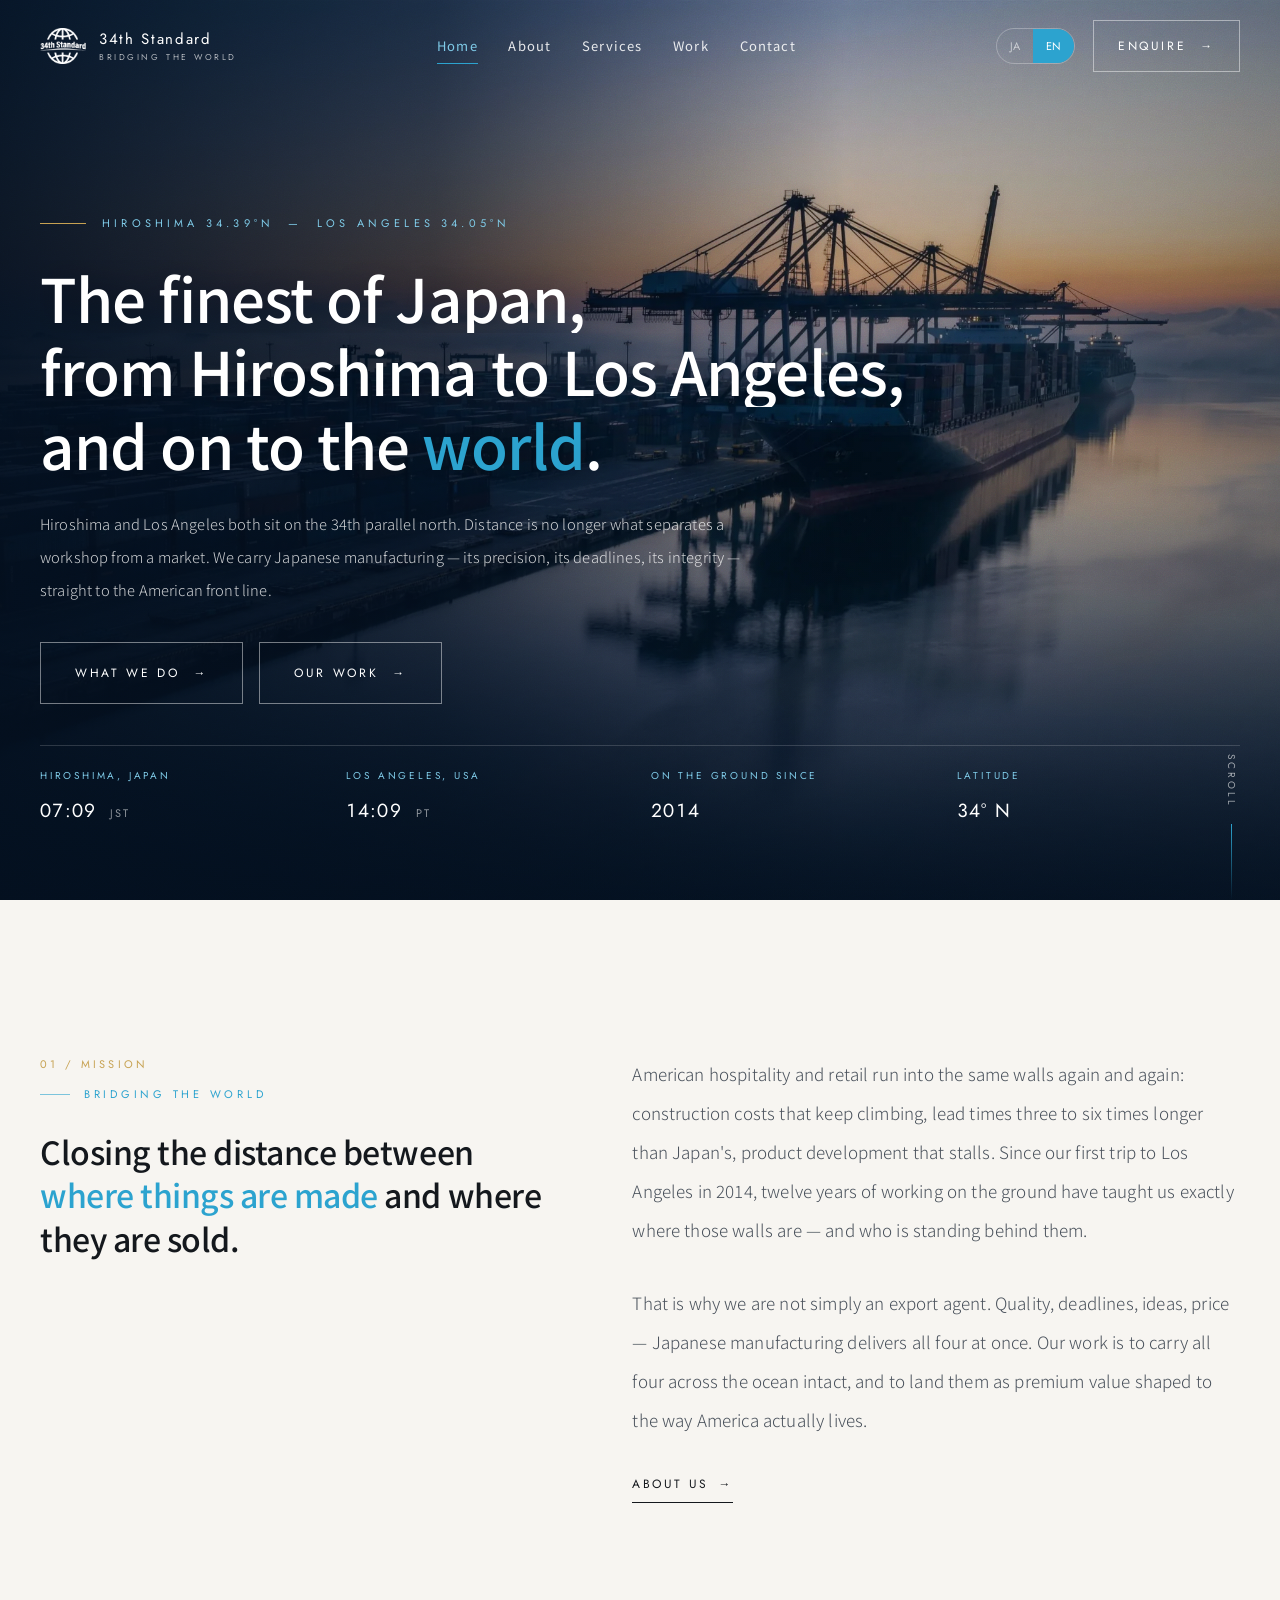
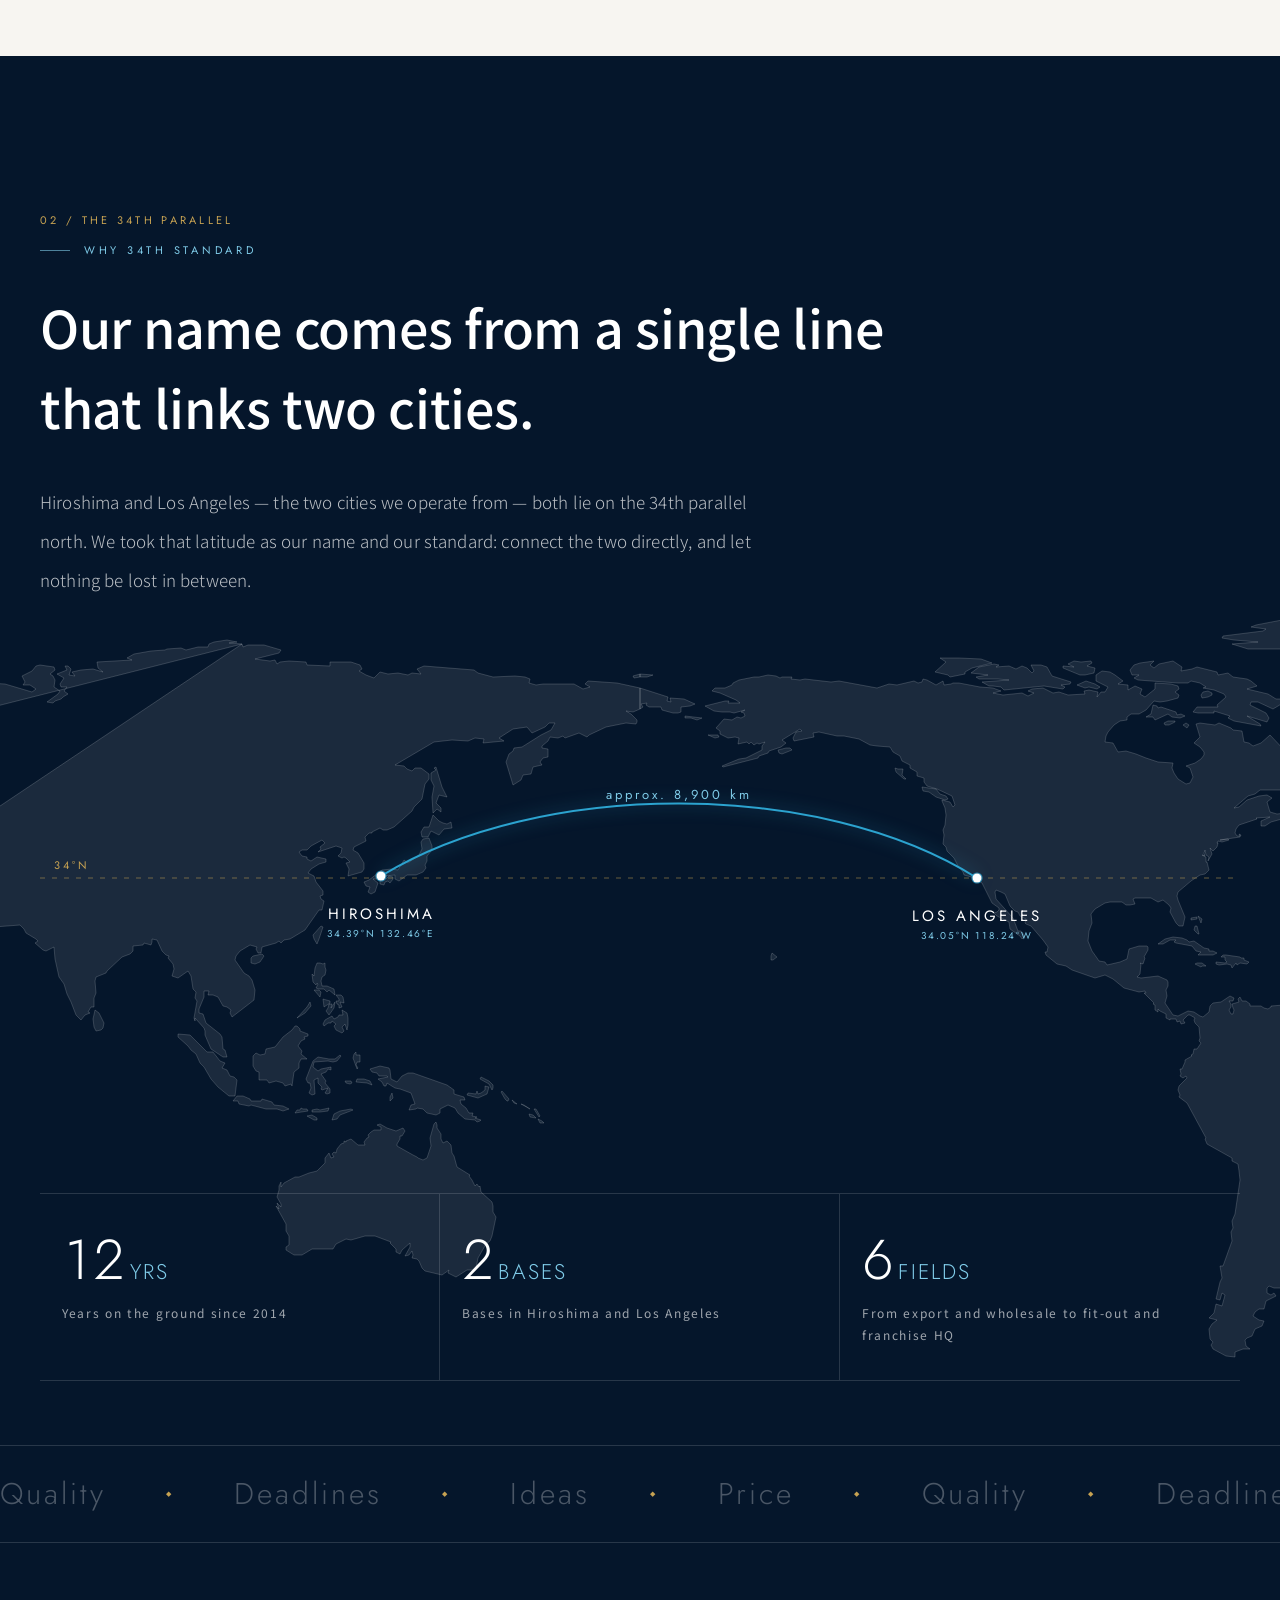
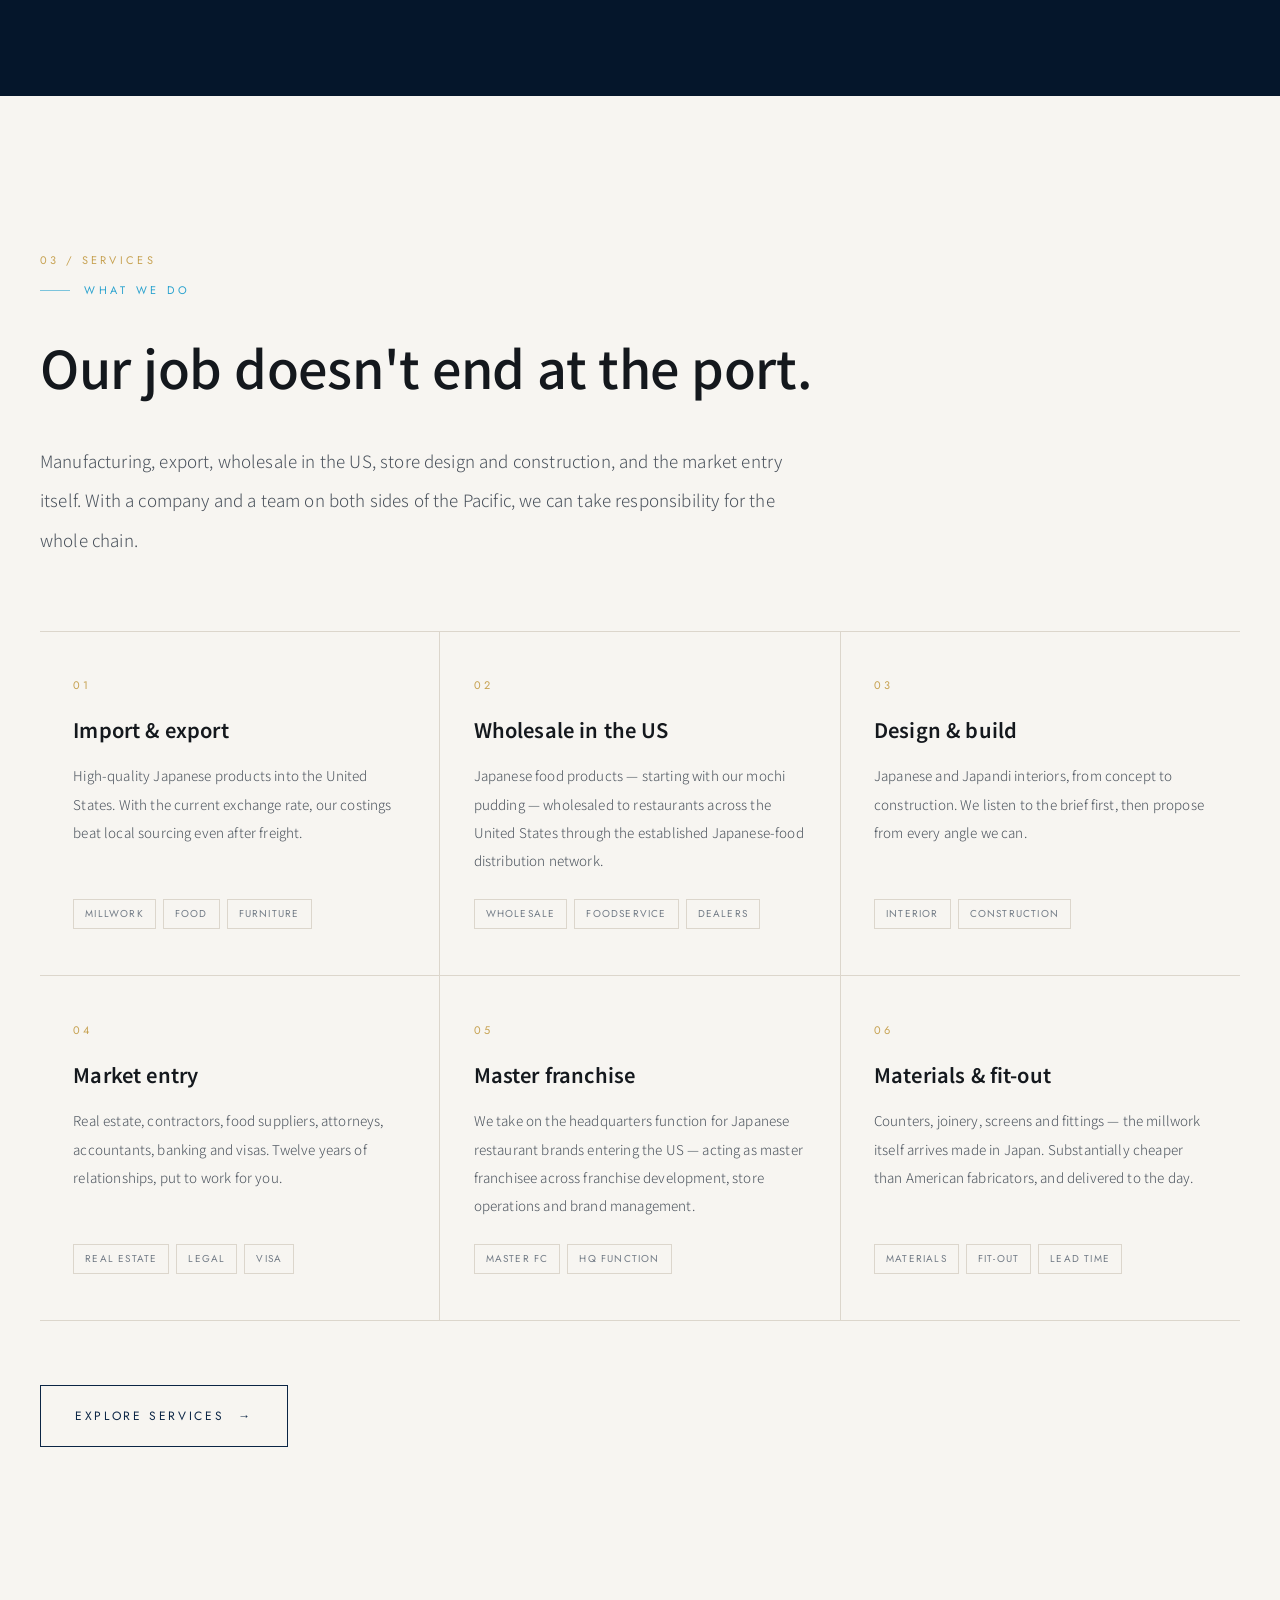
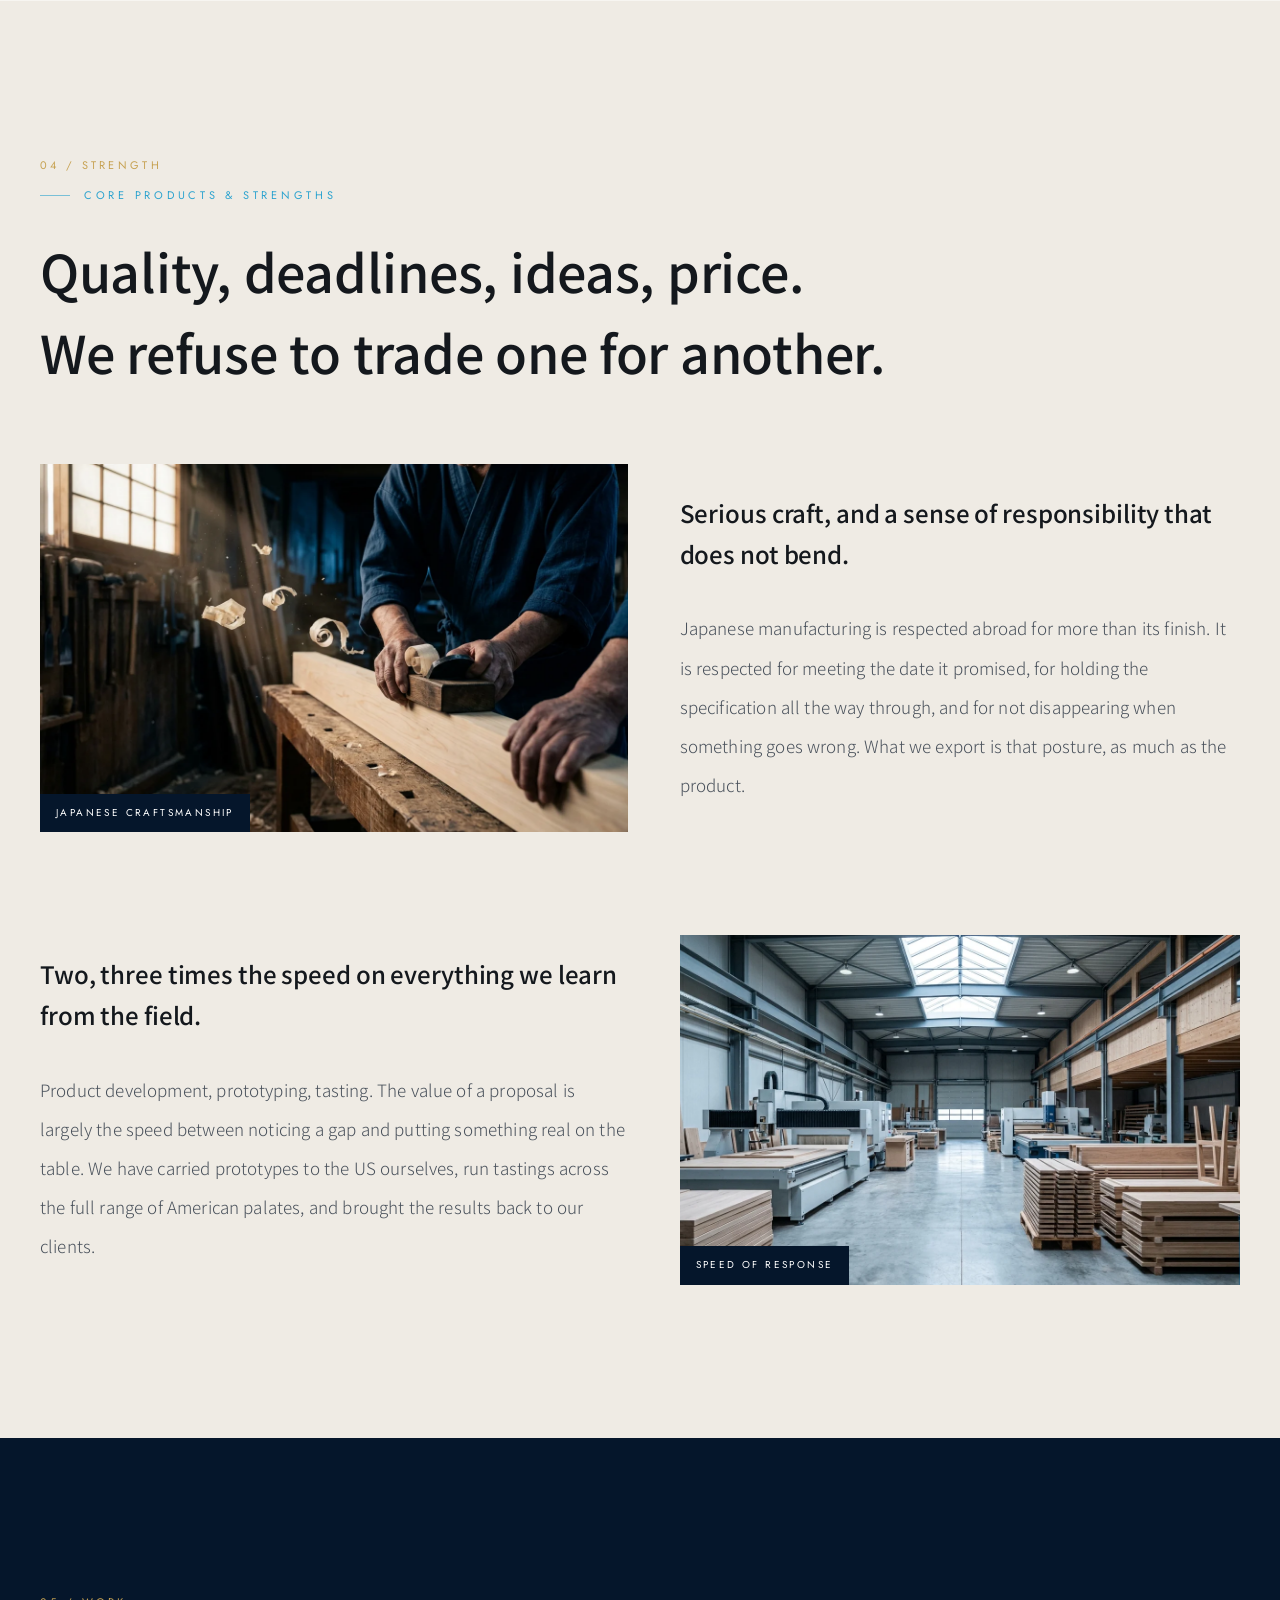
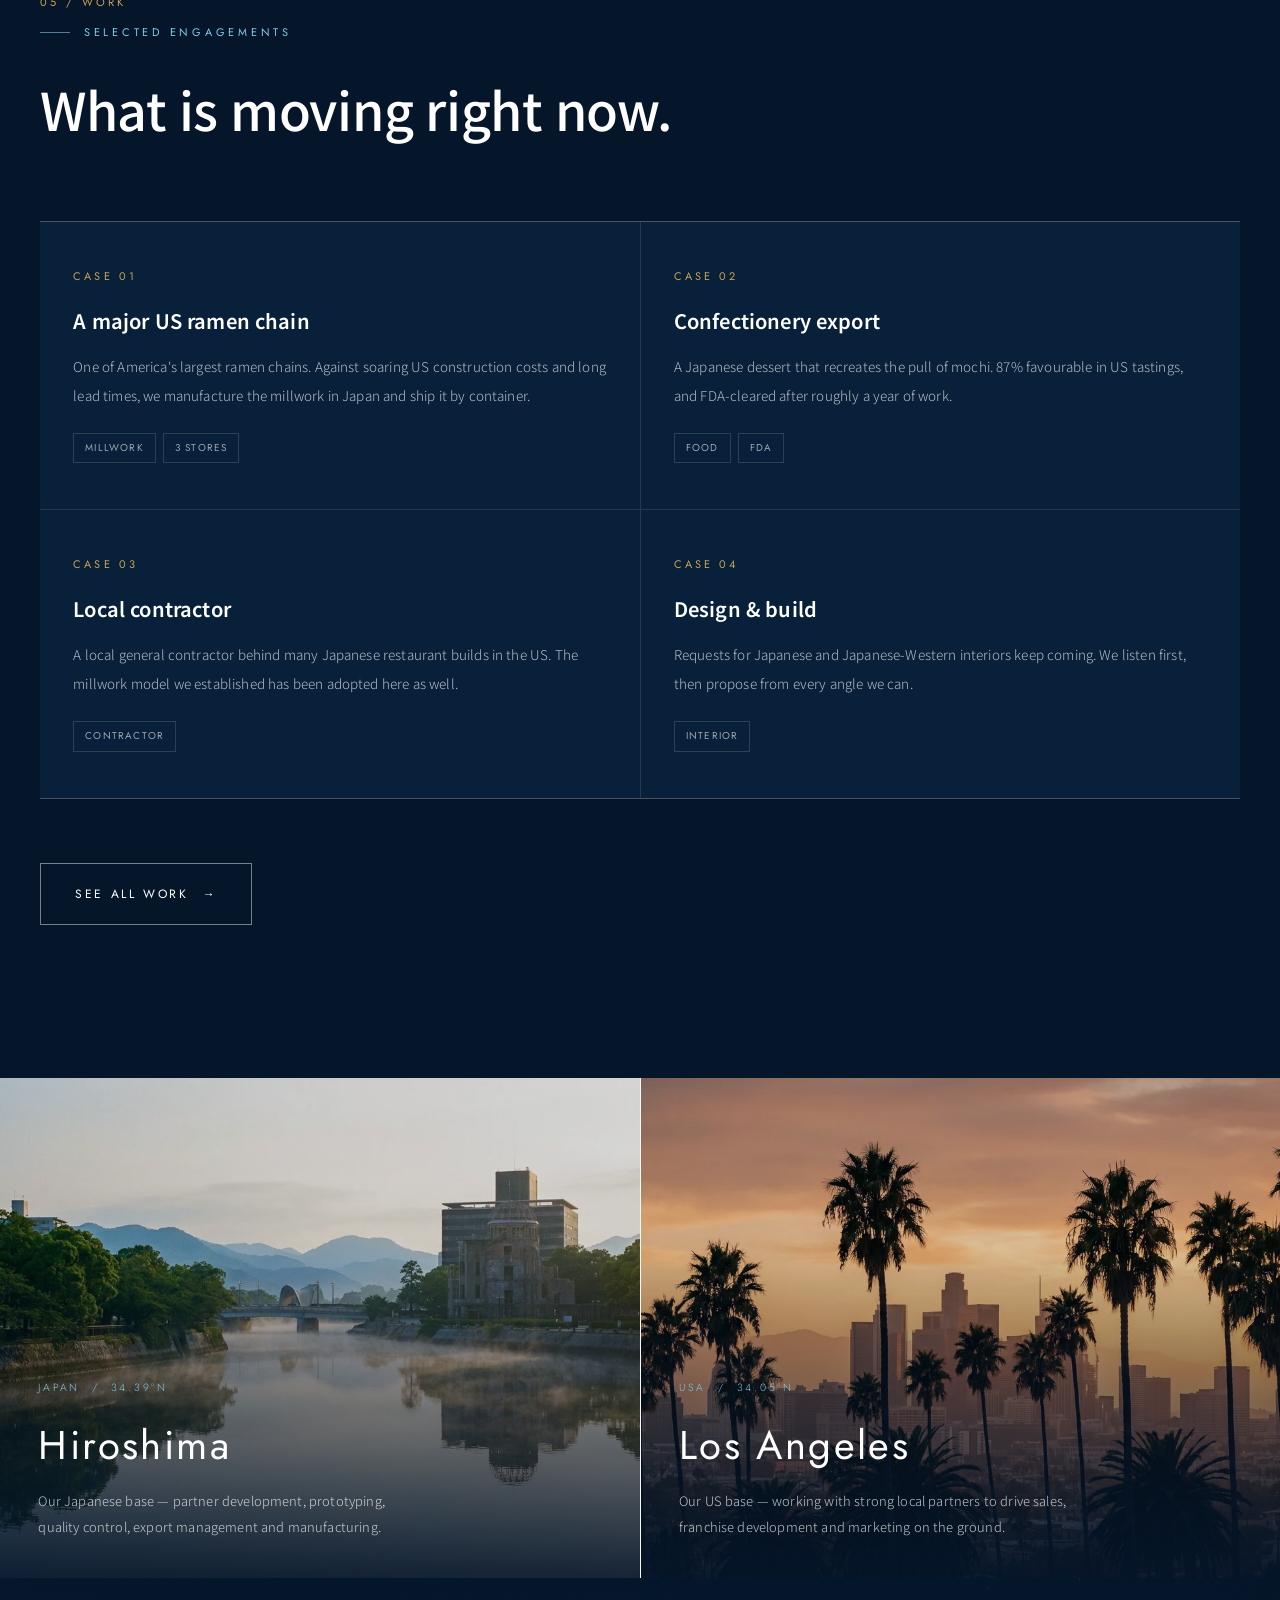
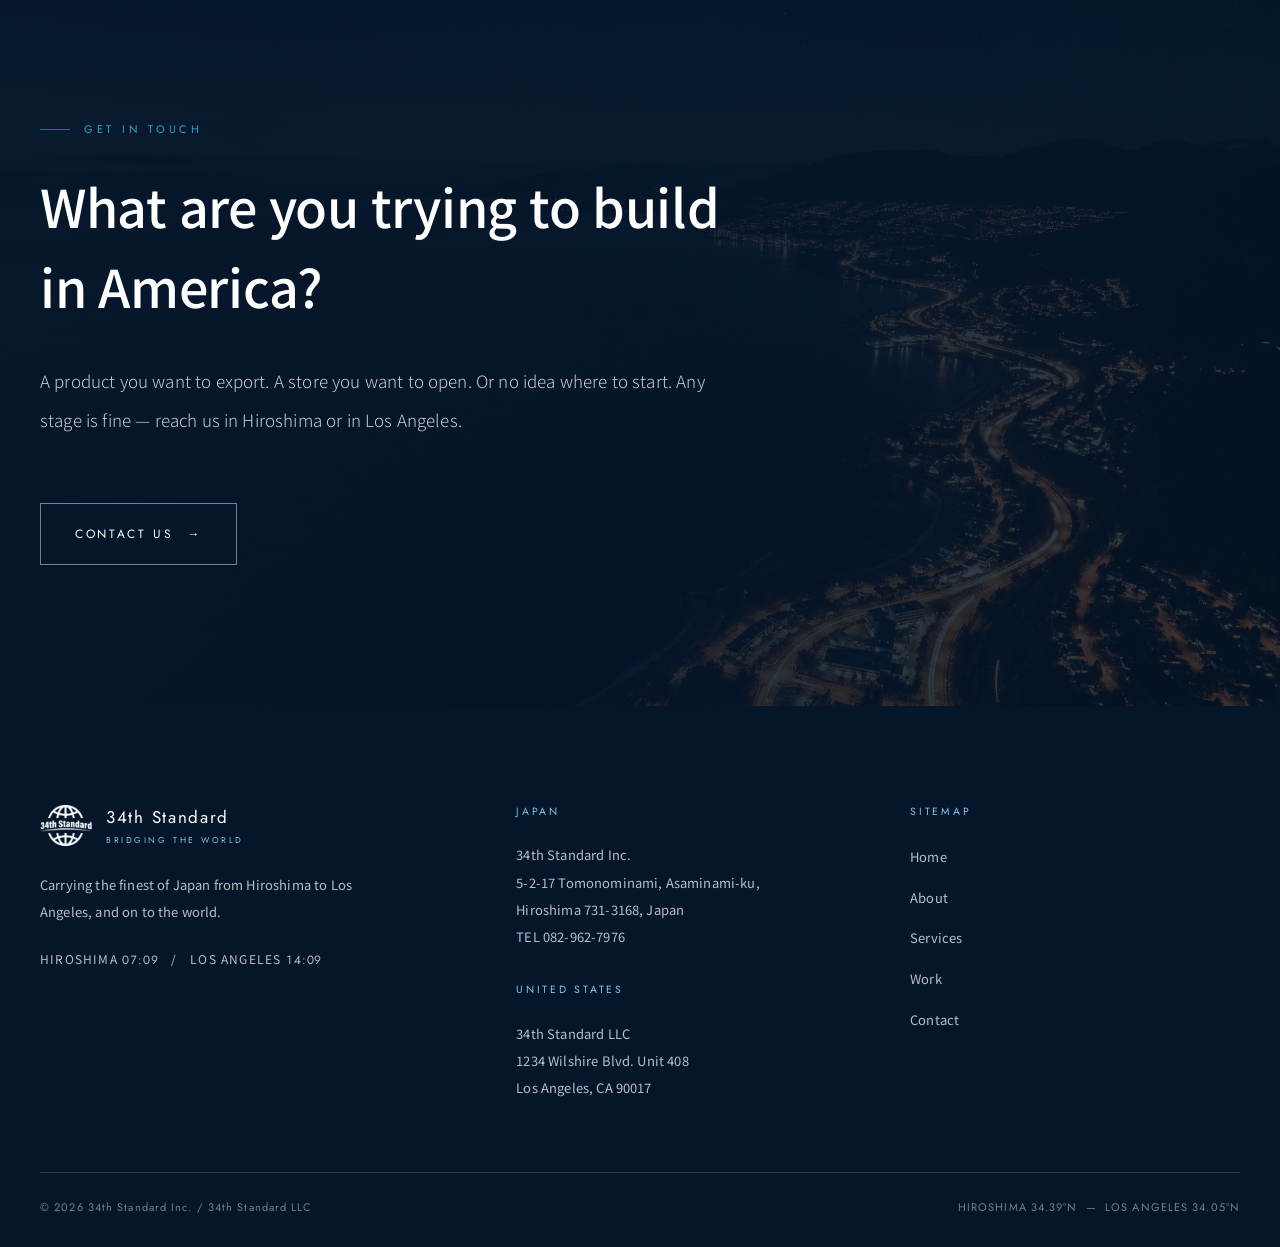
==== index.html @ 33b8c026 "取引先を特定できる情報をサイト全体から削除 社名・所在地・担当者名・製法・取引先が写った写真をすべて伏せた。  社名の匿名化: - レストランチェーン、スイーツ製造メーカー、貿易商社、物流会社、   " ====
<meta charset="utf-8">
<meta name="viewport" content="width=device-width, initial-scale=1, viewport-fit=cover">
<title>株式会社34th Standard｜日本の最高品質を、広島からロサンゼルス、そして世界へ</title>
<meta name="description" content="株式会社34th Standardは、広島とロサンゼルスを拠点に日米間の高品質プロダクトの輸出入、米国での卸売、店舗デザイン・施工、進出コンサルティング、マスターフランチャイズ、建築資材の輸出と現地施工を行う日米ブリッジカンパニーです。">
<meta name="theme-color" content="#05162B">
<link rel="canonical" href="https://kento-umapro.github.io/34th-standard/">
<link rel="icon" href="assets/img/favicon.png">
<link rel="apple-touch-icon" href="assets/img/favicon.png">

<meta property="og:type" content="website">
<meta property="og:site_name" content="34th Standard">
<meta property="og:title" content="株式会社34th Standard｜BRIDGING THE WORLD">
<meta property="og:description" content="北緯34度線でつながる広島とロサンゼルス。日本の最高品質を、アメリカ市場の最前線へ。">
<meta property="og:url" content="https://kento-umapro.github.io/34th-standard/">
<meta property="og:image" content="https://kento-umapro.github.io/34th-standard/assets/img/og.jpg">
<meta name="twitter:card" content="summary_large_image">

<link rel="preconnect" href="https://fonts.googleapis.com">
<link rel="preconnect" href="https://fonts.gstatic.com" crossorigin>
<link href="https://fonts.googleapis.com/css2?family=Jost:wght@300;400;500;600&family=Noto+Sans+JP:wght@300;400;500;700&display=swap" rel="stylesheet">
<script>document.documentElement.className="js"</script>
<link rel="stylesheet" href="assets/css/style.css">
<link rel="preload" as="image" href="assets/img/hero-port.webp">

<script type="application/ld+json">
{
  "@context": "https://schema.org",
  "@type": "Organization",
  "name": "株式会社34th Standard",
  "alternateName": ["34th Standard Inc.", "34th Standard LLC"],
  "url": "https://kento-umapro.github.io/34th-standard/",
  "logo": "https://kento-umapro.github.io/34th-standard/assets/img/logo.png",
  "slogan": "BRIDGING THE WORLD",
  "description": "日米間の高品質プロダクトの輸出入、米国の飲食店への卸売、店舗デザイン・施工、米国進出コンサルティング、マスターフランチャイズ、建築資材の輸出と現地施工。",
  "foundingLocation": { "@type": "Place", "name": "広島県広島市" },
  "address": {
    "@type": "PostalAddress",
    "postalCode": "731-3168",
    "addressRegion": "広島県",
    "addressLocality": "広島市安佐南区",
    "streetAddress": "伴南5-2-17",
    "addressCountry": "JP"
  },
  "telephone": "+81-82-962-7976",
  "areaServed": ["JP", "US"],
  "subOrganization": {
    "@type": "Organization",
    "name": "34th Standard LLC",
    "address": {
      "@type": "PostalAddress",
      "streetAddress": "1234 Wilshire Blvd. Unit 408",
      "addressLocality": "Los Angeles",
      "addressRegion": "CA",
      "postalCode": "90017",
      "addressCountry": "US"
    }
  }
}
</script>

<body
  data-title-ja="株式会社34th Standard｜日本の最高品質を、広島からロサンゼルス、そして世界へ"
  data-title-en="34th Standard Inc.｜Bridging Japanese quality to the American market"
  data-desc-ja="株式会社34th Standardは、広島とロサンゼルスを拠点に日米間の高品質プロダクトの輸出入、米国での卸売、店舗デザイン・施工、進出コンサルティング、マスターフランチャイズ、建築資材の輸出と現地施工を行う日米ブリッジカンパニーです。"
  data-desc-en="34th Standard connects Hiroshima and Los Angeles — export, wholesale to US restaurants, restaurant design and build, market entry consulting, master franchise, and building-material export with on-site fit-out.">

<div class="loader" aria-hidden="true">
  <div class="center">
    <img src="assets/img/logo-white.png" alt="" width="96">
    <div class="loader__bar"><i></i></div>
  </div>
</div>

<a class="skip-link" href="#main">
  <span class="ja-only">本文へスキップ</span><span class="en-only">Skip to content</span>
</a>

<!-- ===================== HEADER ===================== -->
<header class="hdr">
  <div class="hdr__in">
    <a class="hdr__logo" href="index.html" aria-label="34th Standard home">
      <span class="hdr__logo-mk">
        <img src="assets/img/logo-white.png" alt="34th Standard" class="lg lg--w">
        <img src="assets/img/logo.png" alt="" class="lg lg--c" aria-hidden="true">
      </span>
      <span class="hdr__logo-tx">34th Standard<small>BRIDGING THE WORLD</small></span>
    </a>

    <nav class="hdr__nav" aria-label="Main">
      <a href="index.html" aria-current="page"><span class="ja-only">ホーム</span><span class="en-only">Home</span></a>
      <a href="about.html"><span class="ja-only">私たちについて</span><span class="en-only">About</span></a>
      <a href="services.html"><span class="ja-only">事業内容</span><span class="en-only">Services</span></a>
      <a href="works.html"><span class="ja-only">取り組み</span><span class="en-only">Work</span></a>
      <a href="contact.html"><span class="ja-only">お問い合わせ</span><span class="en-only">Contact</span></a>
    </nav>

    <div class="hdr__right">
      <div class="lang" role="group" aria-label="Language">
        <button type="button" data-lang="ja" aria-pressed="true">JA</button>
        <button type="button" data-lang="en" aria-pressed="false">EN</button>
      </div>
      <a class="btn btn--light hdr__cta" href="contact.html">
        <span class="ja-only">ご相談</span><span class="en-only">Enquire</span>
        <span class="arw" aria-hidden="true">→</span>
      </a>
      <button class="burger" aria-label="Menu" aria-expanded="false" aria-controls="drawer">
        <span></span><span></span><span></span>
      </button>
    </div>
  </div>
</header>

<div class="drawer" id="drawer">
  <nav class="drawer__nav" aria-label="Mobile">
    <a href="index.html"><span class="ja-only">ホーム</span><span class="en-only">Home</span><span>HOME</span></a>
    <a href="about.html"><span class="ja-only">私たちについて</span><span class="en-only">About</span><span>ABOUT</span></a>
    <a href="services.html"><span class="ja-only">事業内容</span><span class="en-only">Services</span><span>SERVICES</span></a>
    <a href="works.html"><span class="ja-only">取り組み</span><span class="en-only">Work</span><span>WORK</span></a>
    <a href="contact.html"><span class="ja-only">お問い合わせ</span><span class="en-only">Contact</span><span>CONTACT</span></a>
  </nav>
  <div class="drawer__foot">
    <div>HIROSHIMA <span class="clock" data-clock="jp">--:--</span> &nbsp;/&nbsp; LOS ANGELES <span class="clock" data-clock="us">--:--</span></div>
    <div style="margin-top:10px">株式会社34th Standard / 34th Standard LLC</div>
  </div>
</div>

<main id="main">

<!-- ===================== HERO ===================== -->
<section class="hero">
  <div class="hero__media">
    <img class="hero__still" src="assets/img/hero-port.webp"
         srcset="assets/img/hero-port-sm.webp 1280w, assets/img/hero-port.webp 2560w"
         sizes="100vw"
         alt="夜明けのコンテナターミナル" fetchpriority="high" width="2560" height="1434">
    <video class="hero__vid"
           data-src="assets/video/hero.mp4"
           data-src-sm="assets/video/hero-sm.mp4"
           muted loop playsinline preload="none" aria-hidden="true" tabindex="-1"></video>
  </div>
  <div class="hero__scrim"></div>
  <div class="hero__grain"></div>

  <div class="hero__in">
    <p class="hero__label">Hiroshima 34.39°N &nbsp;—&nbsp; Los Angeles 34.05°N</p>

    <h1>
      <span class="ja-only">
        <span class="ln"><span>日本の最高品質を、</span></span>
        <span class="ln"><span>広島からロサンゼルス、</span></span>
        <span class="ln"><span>そして<span class="mark">世界</span>へ。</span></span>
      </span>
      <span class="en-only">
        <span class="ln"><span>The finest of Japan,</span></span>
        <span class="ln"><span>from Hiroshima to Los Angeles,</span></span>
        <span class="ln"><span>and on to the <span class="mark">world</span>.</span></span>
      </span>
    </h1>

    <p class="hero__sub">
      <span class="ja-only">広島とロサンゼルスは、ともに北緯34度線上にあります。海外はもはや、地理的にもビジネス的にも遠い存在ではありません。日本の技術という「製造の原点」を、アメリカという「市場の最前線」へ。私たちは、その懸け橋になります。</span>
      <span class="en-only">Hiroshima and Los Angeles both sit on the 34th parallel north. Distance is no longer what separates a workshop from a market. We carry Japanese manufacturing — its precision, its deadlines, its integrity — straight to the American front line.</span>
    </p>

    <div class="hero__acts">
      <a class="btn btn--light" href="services.html">
        <span class="ja-only">事業内容を見る</span><span class="en-only">What we do</span>
        <span class="arw" aria-hidden="true">→</span>
      </a>
      <a class="btn btn--light" href="works.html">
        <span class="ja-only">取り組みを見る</span><span class="en-only">Our work</span>
        <span class="arw" aria-hidden="true">→</span>
      </a>
    </div>

    <dl class="hero__meta">
      <div>
        <dt>Hiroshima, Japan</dt>
        <dd><span data-clock="jp">--:--</span> <small>JST</small></dd>
      </div>
      <div>
        <dt>Los Angeles, USA</dt>
        <dd><span data-clock="us">--:--</span> <small>PT</small></dd>
      </div>
      <div>
        <dt>On the ground since</dt>
        <dd>2014</dd>
      </div>
      <div>
        <dt>Latitude</dt>
        <dd>34° N</dd>
      </div>
    </dl>
  </div>

  <p class="scroll-cue">SCROLL</p>
</section>

<!-- ===================== STATEMENT ===================== -->
<section class="sec">
  <div class="shell">
    <div class="stmt">
      <div class="rv">
        <span class="sec-num">01 / MISSION</span>
        <p class="eyebrow">Bridging the world</p>
        <h2 class="stmt__jp">
          <span class="ja-only">つくる国と、<br>売る国のあいだにある<br><em>距離を、なくす。</em></span>
          <span class="en-only">Closing the distance between <em>where things are made</em> and where they are sold.</span>
        </h2>
      </div>

      <div class="rv rv-d1">
        <p class="lead">
          <span class="ja-only">アメリカの外食・小売の現場には、日本のものづくりが解ける課題がいくつもあります。工事費の高騰、日本の3〜6倍という納期、思うように進まない商品開発。私たちは2014年の初渡米以来12年にわたり現地でビジネスを重ね、その一つひとつを「誰が困っているのか」というレベルまで具体的に知ってきました。</span>
          <span class="en-only">American hospitality and retail run into the same walls again and again: construction costs that keep climbing, lead times three to six times longer than Japan's, product development that stalls. Since our first trip to Los Angeles in 2014, twelve years of working on the ground have taught us exactly where those walls are — and who is standing behind them.</span>
        </p>
        <p class="lead mt-m">
          <span class="ja-only">だからこそ私たちは、単なる輸出商社ではありません。日本の高い技術力と、妥協のない責任感のある仕事——品質・納期・アイデア・価格。その四つを揃えたまま海を渡らせ、現地のライフスタイルに合わせた「プレミアムな価値」として届けます。</span>
          <span class="en-only">That is why we are not simply an export agent. Quality, deadlines, ideas, price — Japanese manufacturing delivers all four at once. Our work is to carry all four across the ocean intact, and to land them as premium value shaped to the way America actually lives.</span>
        </p>
        <p class="mt-m">
          <a class="link-u" href="about.html">
            <span class="ja-only">私たちについて</span><span class="en-only">About us</span>
            <span class="arw" aria-hidden="true">→</span>
          </a>
        </p>
      </div>
    </div>
  </div>
</section>

<!-- ===================== 34°N / MAP ===================== -->
<section class="sec sec--dark">
  <div class="shell">
    <div class="sec-head rv">
      <span class="sec-num">02 / THE 34TH PARALLEL</span>
      <p class="eyebrow">Why 34th Standard</p>
      <h2 class="h-xl">
        <span class="ja-only">社名は、二つの都市を結ぶ<br>一本の線からとりました。</span>
        <span class="en-only">Our name comes from a single line that links two cities.</span>
      </h2>
      <p class="lead mt-m">
        <span class="ja-only">拠点を置く広島とロサンゼルスは、ともに北緯34度線上に位置しています。日本とアメリカの懸け橋となるべく、この緯度を社名に掲げました。2つの都市をダイレクトに結び、日本の技術を、アメリカの市場へブレなく送り届けます。</span>
        <span class="en-only">Hiroshima and Los Angeles — the two cities we operate from — both lie on the 34th parallel north. We took that latitude as our name and our standard: connect the two directly, and let nothing be lost in between.</span>
      </p>
    </div>

    <div class="mapwrap rv">
      <svg viewBox="0 0 1200 458" role="img" aria-labelledby="mapttl">
        <title id="mapttl">広島とロサンゼルスを結ぶ北緯34度線</title>

        <g class="map-land"><path d="M401,468 403,472 407,470 411,474 412,482 414,485 417,496 430,504 429,505 432,509 435,515 437,513 439,516 440,515 441,521 452,531 453,535 453,541 456,546 452,565 450,570 446,573 438,587 436,597 433,599 427,599 416,606 408,602 409,599 402,604 385,600 382,597 379,590 377,588 372,587 373,584 372,580 369,584 365,585 370,576 370,572 362,579 360,583 356,581 356,578 350,572 351,571 335,565 325,565 311,569 306,568 296,573 293,578 272,578 262,584 254,584 246,579 246,576 249,574 249,565 246,560 246,553 236,535 239,538 237,532 241,536 241,533 237,526 239,519 239,515 241,511 241,516 244,512 255,506 259,506 269,502 277,500 285,492 285,487 289,482 291,487 294,486 292,483 294,481 296,482 297,478 301,473 304,472 304,470 306,471 306,470 311,468 318,474 325,474 324,471 327,467 329,466 328,464 331,461 334,459 341,459 341,456 337,454 340,453 347,457 356,460 363,457 365,460 362,465 360,465 360,468 357,473 357,475 373,484 377,486 378,487 383,489 387,487 391,475 390,467 394,453 396,451 397,454 397,457 401,463 401,468Z"/><path d="M502,450 504,452 500,452 498,448 502,450Z"/><path d="M277,449 274,449 267,445 272,444 277,447 277,449Z"/><path d="M496,447 490,446 489,443 493,444 496,447Z"/><path d="M500,445 499,446 494,438 496,438 500,445Z"/><path d="M297,448 292,449 294,443 300,440 311,438 313,439 300,444 297,448Z"/><path d="M261,437 263,438 267,438 268,440 255,442 257,439 260,439 261,437Z"/><path d="M289,437 288,440 280,441 272,441 272,439 277,438 280,439 289,437Z"/><path d="M490,438 481,433 484,434 490,438Z"/><path d="M477,433 474,432 472,429 477,433Z"/><path d="M211,430 221,430 222,428 232,431 234,434 243,435 249,438 243,440 237,438 226,438 211,434 209,435 199,433 198,430 193,430 197,425 203,425 210,428 211,430Z"/><path d="M353,427 350,430 350,426 352,422 353,427Z"/><path d="M468,430 467,430 465,428 461,421 462,420 469,428 468,430Z"/><path d="M447,423 438,427 427,424 428,422 436,423 437,420 438,423 441,422 445,419 445,415 449,416 447,423Z"/><path d="M312,412 310,413 306,412 305,410 311,410 312,412Z"/><path d="M330,410 332,414 327,412 316,411 317,408 324,408 330,410Z"/><path d="M453,417 452,419 449,413 440,408 441,406 449,410 453,414 453,417Z"/><path d="M350,399 351,408 357,411 362,405 368,402 373,402 407,414 414,419 414,423 424,426 425,429 420,429 421,433 426,437 429,442 433,442 432,445 437,446 435,447 441,449 440,450 437,451 435,449 425,448 418,442 415,437 408,434 400,438 400,442 396,444 387,442 383,438 377,437 376,438 369,439 371,434 375,433 371,422 360,418 355,417 347,412 346,415 344,415 342,411 338,408 348,406 347,405 339,405 337,402 332,401 330,398 340,395 349,397 350,399Z"/><path d="M301,385 297,390 293,391 288,390 274,391 273,396 278,400 281,398 291,396 291,399 288,398 286,401 281,403 286,410 285,412 290,418 290,422 287,423 285,422 288,417 282,419 281,418 282,416 278,412 278,407 274,409 275,423 272,424 269,422 271,417 270,412 268,412 266,408 273,390 278,386 289,388 295,388 300,384 301,385Z"/><path d="M320,387 320,391 317,391 316,394 318,397 317,398 313,387 314,383 316,381 316,384 320,384 320,387Z"/><path d="M195,425 189,425 178,416 171,408 164,396 160,392 156,383 151,379 148,375 138,366 138,363 150,364 167,381 173,381 180,390 185,392 182,397 187,399 190,405 194,406 197,409 195,425Z"/><path d="M261,383 267,388 261,388 259,392 259,397 254,401 252,415 251,413 245,415 243,412 236,410 229,412 227,409 219,409 219,401 216,400 213,395 213,385 216,382 220,384 225,383 226,378 235,376 243,366 252,359 255,355 257,355 260,358 260,360 268,363 268,365 264,366 265,368 261,370 258,375 262,380 261,383Z"/><path d="M308,347 308,354 307,359 305,353 302,356 304,360 302,362 296,359 294,355 296,353 292,350 291,352 288,352 284,355 283,353 285,349 292,345 294,348 298,346 299,344 303,344 302,339 307,342 308,347Z"/><path d="M61,359 56,360 54,356 53,348 55,339 59,342 64,352 63,357 61,359Z"/><path d="M294,337 289,344 286,340 288,337 289,333 292,333 291,337 295,331 294,337Z"/><path d="M265,342 257,347 267,336 270,331 271,335 265,342Z"/><path d="M283,328 290,330 290,332 284,336 283,328Z"/><path d="M303,326 304,332 300,331 302,336 299,337 299,334 297,333 296,330 299,330 299,328 296,324 301,324 303,326Z"/><path d="M281,321 280,326 274,319 279,319 281,321Z"/><path d="M280,292 283,293 285,292 285,296 286,299 285,304 282,306 281,310 282,315 287,315 294,318 295,324 289,319 287,321 284,318 279,318 276,317 278,313 277,312 276,314 273,311 272,303 274,305 275,297 277,292 280,292Z"/><path d="M1162,295 1161,296 1155,293 1157,292 1162,292 1166,295 1162,295Z"/><path d="M1186,284 1200,286 1201,287 1204,287 1204,289 1209,291 1207,293 1200,292 1197,294 1196,292 1192,297 1191,294 1187,293 1179,294 1176,293 1176,291 1185,292 1187,291 1185,289 1185,286 1181,286 1183,284 1186,284Z"/><path d="M220,291 215,293 211,292 211,287 213,285 222,283 224,285 220,291Z"/><path d="M733,289 731,289 731,285 732,282 737,286 733,289Z"/><path d="M1147,269 1149,271 1154,270 1164,277 1169,278 1169,280 1173,280 1177,282 1173,284 1158,284 1161,281 1156,280 1152,275 1136,272 1134,271 1136,269 1130,269 1123,273 1118,273 1125,268 1133,266 1142,267 1147,269Z"/><path d="M1159,263 1158,263 1154,259 1155,255 1157,255 1159,263Z"/><path d="M279,268 277,273 274,268 273,264 281,255 283,256 279,268Z"/><path d="M1157,248 1151,249 1151,247 1157,246 1157,248Z"/><path d="M1162,248 1161,252 1158,245 1162,248Z"/><path d="M353,206 353,208 350,212 348,210 345,211 344,214 340,213 340,210 343,207 346,208 349,205 353,206Z"/><path d="M387,190 385,194 386,197 383,201 376,204 367,204 359,210 355,208 355,204 345,205 339,208 333,208 338,212 335,221 331,223 328,221 330,216 326,215 324,211 329,209 342,199 352,198 358,199 364,189 368,192 379,184 382,178 381,171 383,168 389,167 392,175 392,179 387,185 387,190Z"/><path d="M403,152 407,153 411,151 412,157 404,158 399,164 391,160 388,166 382,166 381,161 384,156 389,156 393,144 399,150 403,152Z"/><path d="M908,128 905,129 896,126 889,121 883,120 882,116 896,118 900,123 906,125 908,128Z"/><path d="M858,98 863,98 862,104 866,108 864,108 856,101 855,97 858,98Z"/><path d="M402,116 407,126 399,124 396,132 401,137 401,141 397,138 393,142 392,126 394,115 391,109 391,102 396,99 394,97 396,96 402,116Z"/><path d="M747,81 742,83 739,82 738,79 746,77 750,77 752,79 747,81Z"/><path d="M679,66 675,67 668,64 678,64 679,66Z"/><path d="M1149,54 1147,57 1143,54 1146,52 1149,54Z"/><path d="M1135,51 1129,54 1125,54 1124,52 1128,50 1135,50 1135,51Z"/><path d="M645,45 662,47 657,49 651,47 646,47 645,47 645,45Z"/><path d="M1117,35 1118,37 1121,36 1136,41 1137,44 1141,43 1145,45 1140,47 1132,46 1128,43 1115,49 1113,46 1106,46 1111,43 1113,34 1117,35Z"/><path d="M1168,26 1162,27 1161,24 1163,21 1168,20 1172,22 1172,24 1168,26Z"/><path d="M627,30 631,31 630,27 644,28 655,33 650,35 641,36 641,41 638,42 633,42 622,39 621,36 609,36 606,34 607,32 601,33 603,36 600,38 600,17 628,26 627,30Z"/><path d="M1060,16 1057,18 1049,16 1045,17 1037,14 1046,10 1055,13 1060,16Z"/><path d="M600,6 594,7 593,5 600,3 600,6Z"/><path d="M607,6 600,6 600,3 613,4 607,6Z"/><path d="M1088,14 1088,19 1095,15 1102,18 1100,23 1105,26 1115,18 1115,12 1131,13 1138,15 1139,18 1135,21 1139,24 1138,27 1127,30 1120,31 1114,30 1106,39 1099,43 1091,43 1087,46 1087,49 1080,50 1074,54 1068,61 1066,65 1065,71 1073,72 1078,81 1086,80 1096,83 1106,87 1118,91 1133,92 1132,97 1134,102 1138,108 1146,113 1150,112 1153,106 1150,97 1146,95 1155,92 1161,88 1164,84 1164,81 1160,76 1154,72 1160,66 1156,53 1160,52 1175,54 1179,52 1191,57 1193,59 1202,60 1204,71 1209,72 1213,75 1221,72 1230,64 1247,82 1245,85 1257,92 1269,95 1271,99 1276,100 1278,102 1278,108 1270,112 1261,114 1254,119 1220,119 1215,123 1208,125 1194,137 1199,136 1207,129 1219,125 1227,124 1232,127 1227,131 1230,141 1237,143 1246,142 1252,136 1252,140 1256,142 1249,146 1231,151 1225,155 1221,155 1221,150 1230,146 1216,147 1217,148 1199,154 1196,158 1195,162 1197,165 1200,165 1199,163 1201,164 1200,166 1180,169 1188,168 1189,169 1182,171 1178,170 1177,172 1178,172 1177,176 1173,180 1170,177 1172,183 1168,190 1169,186 1166,184 1165,179 1164,182 1165,185 1162,184 1166,186 1166,191 1167,191 1169,199 1165,203 1160,204 1151,210 1138,221 1137,225 1138,229 1145,246 1143,255 1139,255 1136,252 1130,241 1131,237 1129,234 1123,229 1118,231 1111,227 1095,227 1093,228 1095,233 1090,234 1086,234 1082,231 1070,231 1065,232 1055,238 1051,243 1052,252 1049,260 1048,270 1052,280 1057,287 1059,290 1065,291 1067,294 1080,291 1087,288 1089,278 1099,275 1107,275 1108,276 1108,279 1104,286 1105,287 1103,293 1100,292 1101,293 1100,303 1097,306 1101,307 1118,305 1127,309 1128,311 1128,315 1126,319 1127,325 1125,332 1133,344 1138,345 1148,340 1154,341 1160,345 1163,346 1169,341 1170,335 1173,332 1181,331 1190,325 1194,327 1193,330 1189,330 1191,333 1191,336 1189,339 1191,343 1193,343 1194,339 1193,337 1192,333 1199,331 1198,328 1200,326 1202,330 1206,330 1210,333 1210,335 1221,335 1224,337 1228,338 1231,336 1231,335 1244,334 1240,336 1242,338 1246,339 1250,342 1251,346 1254,346 1259,349 1263,353 1263,355 1265,356 1270,360 1277,361 1282,360 1288,361 1293,363 1299,368 1300,370 1302,370 1306,382 1309,383 1309,387 1305,392 1307,393 1317,394 1317,399 1321,396 1337,401 1340,404 1339,407 1345,406 1356,409 1364,408 1372,413 1379,419 1388,421 1390,423 1392,433 1390,442 1380,453 1372,464 1371,464 1369,468 1370,478 1368,490 1366,492 1365,500 1359,507 1358,512 1354,515 1353,518 1338,520 1328,524 1322,528 1317,534 1317,541 1315,549 1311,552 1305,562 1297,569 1294,574 1288,580 1282,583 1275,583 1270,581 1266,581 1263,578 1263,581 1270,585 1269,589 1272,591 1272,594 1267,601 1259,604 1242,605 1243,615 1240,617 1234,617 1229,615 1227,617 1227,622 1231,624 1234,622 1236,625 1226,630 1224,638 1219,638 1215,641 1213,645 1219,649 1224,650 1222,655 1215,658 1212,665 1207,667 1205,669 1206,675 1210,678 1203,678 1195,681 1195,686 1186,685 1173,678 1171,674 1173,671 1170,668 1169,658 1172,653 1177,649 1169,647 1174,642 1176,633 1182,635 1185,624 1182,622 1180,629 1176,628 1180,611 1182,607 1180,595 1183,595 1192,570 1191,561 1193,557 1192,550 1195,543 1200,509 1199,500 1198,493 1192,490 1192,487 1167,473 1165,468 1166,467 1147,432 1139,426 1140,424 1138,419 1139,415 1147,407 1146,405 1143,407 1140,405 1141,403 1140,398 1142,398 1145,391 1145,389 1152,385 1151,384 1153,383 1154,378 1157,378 1161,372 1159,370 1160,367 1159,356 1155,352 1154,349 1155,347 1150,344 1148,344 1143,349 1145,352 1141,353 1140,350 1137,351 1136,348 1130,348 1130,349 1126,347 1126,343 1120,340 1118,338 1118,341 1115,339 1115,334 1113,333 1114,332 1104,322 1106,322 1105,320 1099,321 1084,317 1073,308 1065,304 1055,307 1032,299 1026,295 1017,293 1006,284 1005,281 1007,281 1008,276 1003,269 991,255 986,253 985,252 986,248 980,245 978,241 975,240 970,235 965,223 961,221 956,219 955,221 956,228 973,247 978,260 981,260 985,265 982,268 980,265 970,258 969,251 957,245 954,242 957,241 959,239 959,237 952,232 942,212 935,207 924,204 923,201 918,195 914,187 907,180 906,176 903,173 904,164 903,159 905,154 906,144 905,137 902,130 902,129 910,131 913,136 915,134 912,125 897,118 887,115 884,111 884,107 877,105 877,101 870,97 870,94 862,90 860,85 853,81 850,76 837,75 830,74 819,68 804,65 797,65 779,61 773,62 774,66 754,70 753,67 756,61 762,60 760,58 742,69 746,72 741,76 729,80 728,82 719,85 718,87 683,96 682,95 699,88 706,87 722,79 722,75 725,71 719,73 717,72 714,74 711,71 709,73 707,71 698,73 699,67 695,66 688,67 680,63 680,60 676,57 684,48 692,49 697,46 701,47 705,45 704,42 701,41 705,39 694,42 690,41 682,41 674,40 665,35 685,30 689,30 688,32 700,32 696,29 680,22 672,20 675,17 685,17 692,14 693,12 699,9 714,6 719,6 728,4 736,5 740,7 742,6 752,6 751,8 760,9 765,8 791,11 799,10 837,17 849,13 857,14 874,10 878,12 882,11 883,8 887,9 896,14 903,10 904,14 911,13 913,12 919,12 940,16 953,17 961,20 953,22 963,24 982,22 988,25 994,22 988,20 992,18 1003,17 1013,22 1019,21 1028,24 1045,23 1044,20 1049,19 1058,21 1057,26 1061,21 1065,21 1068,16 1056,10 1056,4 1062,0 1070,1 1075,4 1083,10 1078,13 1088,14Z"/><path d="M959,-6 956,-4 969,-5 976,-2 982,-5 987,-3 992,2 994,-0 991,-6 1001,-6 1007,-4 1012,5 1031,11 1030,13 1021,14 1025,16 1023,18 1004,15 964,19 961,16 953,15 949,15 942,11 969,9 958,8 939,8 936,6 948,4 931,2 939,-4 954,-7 959,-6Z"/><path d="M1110,-6 1114,-3 1119,-7 1133,-10 1142,-4 1141,-0 1152,-2 1157,-4 1177,1 1178,4 1188,2 1193,6 1207,8 1211,10 1217,15 1207,18 1228,23 1236,28 1244,28 1243,32 1233,38 1218,31 1211,31 1210,34 1226,42 1229,47 1227,51 1207,45 1220,53 1221,55 1194,50 1188,47 1190,45 1174,40 1174,42 1158,42 1153,41 1157,36 1178,36 1177,34 1186,26 1184,23 1174,19 1163,17 1166,16 1160,12 1151,10 1148,12 1138,12 1098,9 1094,7 1099,4 1092,4 1090,-1 1094,-6 1100,-8 1114,-10 1110,-6Z"/><path d="M1034,-10 1041,-9 1051,-10 1052,-8 1047,-5 1055,-3 1054,2 1045,4 1040,4 1023,-3 1023,-5 1034,-4 1028,-7 1034,-10Z"/><path d="M925,3 910,6 908,4 895,1 906,-9 900,-13 919,-13 941,-12 952,-8 932,-3 925,1 925,3Z"/><path d="M202,-27 203,-24 208,-26 224,-26 241,-21 239,-18 215,-12 230,-10 235,-11 237,-7 240,-9 249,-10 266,-9 267,-6 290,-5 290,-9 311,-9 320,-6 322,-2 319,0 326,4 334,7 340,1 348,3 358,2 368,4 372,2 381,3 377,-2 384,-5 434,-1 438,2 453,6 475,5 485,6 490,8 489,12 496,14 503,13 534,13 543,18 550,16 545,13 548,10 577,12 600,17 600,38 593,41 586,40 591,43 597,49 597,51 596,53 586,52 566,56 549,64 547,66 539,62 525,67 523,65 518,67 510,66 508,70 502,75 502,77 508,78 508,86 503,87 500,91 502,94 493,96 491,103 483,104 481,109 473,114 466,91 469,83 473,80 474,77 482,76 501,64 511,59 515,52 509,52 505,56 492,62 487,56 473,58 459,67 464,70 443,72 444,68 435,67 428,70 412,69 394,71 355,94 364,95 367,98 372,100 375,97 381,97 389,103 389,108 385,113 382,128 374,136 372,140 354,156 347,159 343,159 340,157 332,161 332,162 329,162 327,164 325,166 326,170 314,176 313,179 318,182 324,192 324,198 322,201 308,205 309,198 306,192 310,191 306,187 304,186 302,187 298,185 301,182 302,177 296,175 278,181 281,178 280,176 285,172 282,169 271,175 267,179 262,179 259,181 262,185 267,186 267,188 271,190 277,186 286,188 286,191 279,193 271,198 268,202 274,205 276,211 283,220 283,224 280,225 281,228 284,230 282,239 279,239 265,259 250,268 244,269 241,272 239,270 236,272 222,276 221,282 218,282 216,278 217,276 210,274 200,280 196,285 195,289 204,302 209,305 212,309 215,319 214,329 192,346 190,342 191,339 187,336 183,335 178,326 173,324 168,324 169,320 164,320 164,326 159,338 159,342 163,343 166,352 180,363 182,366 183,378 185,379 187,386 183,386 171,378 165,364 165,360 164,357 155,347 155,350 154,347 157,330 155,327 156,321 153,318 151,305 148,300 138,307 132,305 134,298 133,293 128,287 129,285 126,284 122,280 117,269 112,268 112,271 111,274 104,272 103,274 93,275 93,280 90,283 82,286 67,300 66,302 56,306 55,310 56,322 54,327 54,336 51,336 48,341 50,342 45,344 41,349 36,344 31,331 27,323 24,313 19,306 15,288 14,276 6,280 3,279 -5,272 -2,270 -4,268 -14,262 -16,258 -20,254 -46,256 -69,252 -71,246 -74,245 -83,248 -90,246 -96,242 -101,241 -108,228 -111,229 -115,227 -117,229 -120,229 -116,242 -108,247 -108,251 -105,258 -105,254 -104,251 -102,250 -100,252 -102,258 -99,262 -87,261 -74,249 -74,257 -72,260 -61,264 -56,271 -63,281 -65,281 -66,282 -67,289 -73,291 -75,295 -80,297 -80,299 -96,303 -97,308 -111,312 -116,316 -120,316 -124,319 -133,320 -136,323 -145,324 -149,310 -148,309 -149,301 -157,291 -159,286 -165,282 -168,277 -169,270 -172,264 -177,260 -180,253 -190,240 -193,240 -191,232 -197,242 -201,238 -205,230 -203,236 -196,250 -187,262 -188,267 -181,273 -177,291 -172,295 -168,306 -157,314 -146,325 -146,327 -149,329 -145,331 -141,336 -138,336 -103,327 -103,335 -112,356 -121,370 -128,377 -147,391 -155,402 -162,407 -166,416 -168,418 -171,425 -170,428 -167,430 -168,439 -161,451 -159,473 -163,481 -167,484 -178,489 -192,501 -193,505 -189,513 -188,513 -188,524 -204,533 -204,535 -202,536 -206,550 -211,553 -218,563 -228,571 -240,576 -241,578 -259,577 -275,583 -282,577 -284,571 -282,570 -282,565 -299,540 -303,523 -304,513 -309,507 -313,497 -317,491 -318,479 -314,467 -307,458 -307,451 -312,443 -310,439 -317,420 -331,404 -334,399 -330,387 -331,386 -328,376 -336,368 -335,367 -345,370 -350,369 -358,359 -376,360Z"/><path d="M-375,119 -373,115 -361,111 -356,103 -343,100 -339,100 -338,101 -334,98 -338,90 -338,84 -335,81 -330,81 -324,78 -326,82 -325,84 -322,85 -329,90 -328,95 -322,96 -322,98 -314,96 -305,100 -286,94 -280,94 -280,96 -275,96 -273,93 -266,92 -267,83 -264,80 -259,78 -255,82 -250,82 -249,74 -251,75 -254,73 -255,70 -241,68 -229,68 -223,65 -229,63 -257,66 -260,63 -266,62 -264,56 -267,51 -264,48 -243,38 -244,35 -251,33 -261,34 -266,38 -265,41 -284,50 -288,58 -279,65 -284,71 -290,72 -292,82 -295,87 -302,86 -305,91 -311,91 -313,86 -322,72 -325,68 -336,75 -343,76 -351,73 -355,55 -350,51 -335,47 -324,41 -301,23 -277,12 -265,10 -256,10 -248,5 -228,4 -211,8 -218,10 -212,13 -207,11 -198,15 -183,16 -162,22 -158,25 -157,28 -164,31 -172,33 -197,29 -201,29 -192,33 -191,41 -180,44 -179,42 -183,39 -179,37 -166,41 -161,39 -165,35 -152,30 -142,32 -139,29 -143,25 -141,22 -145,19 -130,20 -126,24 -133,24 -133,27 -129,29 -121,28 -119,24 -89,17 -85,17 -90,21 -83,21 -79,19 -69,19 -61,17 -55,20 -49,17 -54,14 -52,12 -35,13 -8,21 -4,18 -10,14 -17,14 -15,11 -18,5 -8,0 -4,-5 -0,-6 14,-4 15,-1 10,3 13,5 15,9 14,16 20,20 18,23 7,31 13,32 15,30 21,28 23,26 28,23 24,20 27,16 21,16 20,13 24,7 17,3 27,-1 25,-5 28,-5 31,-2 29,4 35,5 32,1 41,-1 53,-2 63,1 58,-3 57,-9 92,-11 87,-13 94,-17 111,-20 125,-21 127,-22 141,-23 146,-21 158,-24 168,-24 169,-27 174,-29 187,-31 197,-29 189,-28 202,-27Z"/><path d="M1434,-63 1468,-59 1458,-56 1408,-56 1411,-55 1430,-55 1446,-53 1457,-55 1461,-53 1455,-50 1496,-54 1512,-53 1515,-51 1490,-46 1472,-45 1485,-44 1474,-37 1475,-31 1481,-27 1464,-25 1474,-22 1475,-18 1469,-17 1476,-13 1464,-12 1470,-10 1469,-8 1453,-7 1460,-3 1460,-1 1449,-3 1447,-2 1454,-0 1461,3 1463,7 1453,8 1442,3 1444,7 1438,10 1460,10 1430,19 1408,21 1403,23 1395,29 1384,33 1365,36 1360,39 1360,43 1357,46 1348,51 1350,55 1345,65 1338,65 1329,61 1319,61 1313,58 1310,52 1300,46 1297,42 1297,37 1289,32 1291,28 1287,26 1293,20 1301,18 1304,11 1290,15 1284,13 1283,9 1285,6 1302,8 1287,2 1282,3 1277,2 1283,-3 1269,-15 1262,-17 1262,-19 1248,-22 1208,-22 1192,-27 1218,-29 1194,-31 1182,-33 1183,-35 1223,-40 1226,-42 1211,-44 1216,-46 1242,-51 1240,-53 1270,-56 1287,-56 1292,-54 1307,-57 1339,-53 1326,-56 1327,-58 1345,-61 1364,-61 1371,-63 1390,-64 1434,-63Z"/></g>

        <line class="map-lat" x1="0" y1="207" x2="1200" y2="207"/>
        <text x="14" y="198" font-family="Jost, sans-serif" font-size="11" letter-spacing="3" fill="#C7A252">34°N</text>

        <path class="map-arc" d="M341 205 C 500 108, 780 108, 937 207"/>

        <g class="map-city">
          <circle class="halo" cx="341" cy="205" r="5"/>
          <circle class="core" cx="341" cy="205" r="4.5"/>
          <text x="341" y="248" text-anchor="middle">HIROSHIMA</text>
          <text class="sub" x="341" y="266" text-anchor="middle">34.39°N 132.46°E</text>
        </g>
        <g class="map-city">
          <circle class="halo" cx="937" cy="207" r="5"/>
          <circle class="core" cx="937" cy="207" r="4.5"/>
          <text x="937" y="250" text-anchor="middle">LOS ANGELES</text>
          <text class="sub" x="937" y="268" text-anchor="middle">34.05°N 118.24°W</text>
        </g>

        <text x="639" y="128" text-anchor="middle" font-family="Jost, sans-serif" font-size="13" letter-spacing="3" fill="#7FCBE8">approx. 8,900 km</text>
      </svg>

      <div class="map-mobile">
        <p><span class="nm">HIROSHIMA</span><span class="co">34.39°N 132.46°E</span></p>
        <div class="map-mobile__line"><span>approx. 8,900 km</span></div>
        <p><span class="nm">LOS ANGELES</span><span class="co">34.05°N 118.24°W</span></p>
      </div>
    </div>

    <ul class="stats mt-l rv">
      <li>
        <div class="n"><span data-count="12">12</span><span class="u">YRS</span></div>
        <p class="k"><span class="ja-only">現地でのビジネス歴（2014年〜）</span><span class="en-only">Years on the ground since 2014</span></p>
      </li>
      <li>
        <div class="n"><span data-count="2">2</span><span class="u">BASES</span></div>
        <p class="k"><span class="ja-only">日米2拠点体制（広島・ロサンゼルス）</span><span class="en-only">Bases in Hiroshima and Los Angeles</span></p>
      </li>
      <li>
        <div class="n"><span data-count="6">6</span><span class="u">FIELDS</span></div>
        <p class="k"><span class="ja-only">輸出入から卸売・施工・FC本部まで</span><span class="en-only">From export and wholesale to fit-out and franchise HQ</span></p>
      </li>
    </ul>
  </div>

  <div class="mq mt-l" aria-hidden="true">
    <div class="mq__t">
      <span>Quality</span><span>Deadlines</span><span>Ideas</span><span>Price</span>
      <span>Quality</span><span>Deadlines</span><span>Ideas</span><span>Price</span>
      <span>Quality</span><span>Deadlines</span><span>Ideas</span><span>Price</span>
    </div>
  </div>
</section>

<!-- ===================== BUSINESS ===================== -->
<section class="sec">
  <div class="shell">
    <div class="sec-head rv">
      <span class="sec-num">03 / SERVICES</span>
      <p class="eyebrow">What we do</p>
      <h2 class="h-xl">
        <span class="ja-only">輸出して終わり、<br>ではありません。</span>
        <span class="en-only">Our job doesn't end at the port.</span>
      </h2>
      <p class="lead mt-m">
        <span class="ja-only">製造から輸出、米国での卸売、店舗の設計と施工、そして進出そのものの支援まで。日米の両側に会社と人がいるからこそ、一気通貫でお引き受けできます。</span>
        <span class="en-only">Manufacturing, export, wholesale in the US, store design and construction, and the market entry itself. With a company and a team on both sides of the Pacific, we can take responsibility for the whole chain.</span>
      </p>
    </div>
  </div>

  <div class="shell">
    <ul class="cards cards--3 rv">
      <li class="card">
        <span class="card__n">01</span>
        <h3 class="card__ttl"><span class="ja-only">日米間の輸出入</span><span class="en-only">Import &amp; export</span></h3>
        <p class="card__tx">
          <span class="ja-only">高品質な日本製プロダクトを米国へ。円安環境を活かし、輸出送料を含めても現地手配よりコストメリットが出る構成を設計します。</span>
          <span class="en-only">High-quality Japanese products into the United States. With the current exchange rate, our costings beat local sourcing even after freight.</span>
        </p>
        <div class="card__tags"><span>MILLWORK</span><span>FOOD</span><span>FURNITURE</span></div>
      </li>
      <li class="card">
        <span class="card__n">02</span>
        <h3 class="card__ttl"><span class="ja-only">米国での卸売</span><span class="en-only">Wholesale in the US</span></h3>
        <p class="card__tx">
          <span class="ja-only">「おもちのプリン」をはじめとする日本の食品を、アメリカの飲食店へ卸します。日本食メインのディーラー網を通じて、現地レストランのメニューに載せるところまでを担います。</span>
          <span class="en-only">Japanese food products — starting with our mochi pudding — wholesaled to restaurants across the United States through the established Japanese-food distribution network.</span>
        </p>
        <div class="card__tags"><span>WHOLESALE</span><span>FOODSERVICE</span><span>DEALERS</span></div>
      </li>
      <li class="card">
        <span class="card__n">03</span>
        <h3 class="card__ttl"><span class="ja-only">店舗デザイン・施工</span><span class="en-only">Design &amp; build</span></h3>
        <p class="card__tx">
          <span class="ja-only">和風・和洋折衷の店舗デザインから施工まで。お客様のご要望を伺いながら、あらゆる角度のテイストをご提案します。</span>
          <span class="en-only">Japanese and Japandi interiors, from concept to construction. We listen to the brief first, then propose from every angle we can.</span>
        </p>
        <div class="card__tags"><span>INTERIOR</span><span>CONSTRUCTION</span></div>
      </li>
      <li class="card">
        <span class="card__n">04</span>
        <h3 class="card__ttl"><span class="ja-only">進出コンサルティング</span><span class="en-only">Market entry</span></h3>
        <p class="card__tx">
          <span class="ja-only">不動産・ゼネコン・食材業者・弁護士・会計士・銀行・VISA関連まで。12年で築いた人脈を、そのままお使いいただけます。</span>
          <span class="en-only">Real estate, contractors, food suppliers, attorneys, accountants, banking and visas. Twelve years of relationships, put to work for you.</span>
        </p>
        <div class="card__tags"><span>REAL ESTATE</span><span>LEGAL</span><span>VISA</span></div>
      </li>
      <li class="card">
        <span class="card__n">05</span>
        <h3 class="card__ttl"><span class="ja-only">マスターフランチャイズ</span><span class="en-only">Master franchise</span></h3>
        <p class="card__tx">
          <span class="ja-only">日本の飲食企業がアメリカへ出店する際の、本部機能をお引き受けします。マスターフランチャイジーとして加盟開発から店舗運営、ブランド管理までを現地で担います。</span>
          <span class="en-only">We take on the headquarters function for Japanese restaurant brands entering the US — acting as master franchisee across franchise development, store operations and brand management.</span>
        </p>
        <div class="card__tags"><span>MASTER FC</span><span>HQ FUNCTION</span></div>
      </li>
      <li class="card">
        <span class="card__n">06</span>
        <h3 class="card__ttl"><span class="ja-only">建築資材の輸出・現地施工</span><span class="en-only">Materials &amp; fit-out</span></h3>
        <p class="card__tx">
          <span class="ja-only">カウンター、造作家具、格子や建具といったミルワークを、日本製のままアメリカの店舗にお届けできます。現地の製作会社より圧倒的に安く、納期は1日単位で守れます。</span>
          <span class="en-only">Counters, joinery, screens and fittings — the millwork itself arrives made in Japan. Substantially cheaper than American fabricators, and delivered to the day.</span>
        </p>
        <div class="card__tags"><span>MATERIALS</span><span>FIT-OUT</span><span>LEAD TIME</span></div>
      </li>
    </ul>

    <p class="mt-l rv">
      <a class="btn" href="services.html">
        <span class="ja-only">事業内容の詳細</span><span class="en-only">Explore services</span>
        <span class="arw" aria-hidden="true">→</span>
      </a>
    </p>
  </div>
</section>

<!-- ===================== STRENGTH ===================== -->
<section class="sec sec--paper2">
  <div class="shell">
    <div class="sec-head rv">
      <span class="sec-num">04 / STRENGTH</span>
      <p class="eyebrow">Core products &amp; strengths</p>
      <h2 class="h-xl">
        <span class="ja-only">品質・納期・アイデア・価格。<br>この四つを、落とさない。</span>
        <span class="en-only">Quality, deadlines, ideas, price.<br>We refuse to trade one for another.</span>
      </h2>
    </div>

    <div class="frow rv">
      <figure class="frow__fig">
        <img src="assets/img/craft-hands.webp" alt="日本の木工所で手鉋をかける職人" loading="lazy" width="1376" height="768">
        <figcaption class="frow__cap">JAPANESE CRAFTSMANSHIP</figcaption>
      </figure>
      <div>
        <h3 class="h-md">
          <span class="ja-only">日本の高い技術力と、<br>妥協のない責任感のある仕事。</span>
          <span class="en-only">Serious craft, and a sense of responsibility that does not bend.</span>
        </h3>
        <p class="lead mt-m">
          <span class="ja-only">日本のものづくりが海外で評価されるのは、仕上がりの美しさだけが理由ではありません。決めた納期を守ること、途中で仕様を崩さないこと、問題が起きたときに逃げないこと。私たちが輸出しているのは、製品と同時にこの仕事の姿勢そのものです。</span>
          <span class="en-only">Japanese manufacturing is respected abroad for more than its finish. It is respected for meeting the date it promised, for holding the specification all the way through, and for not disappearing when something goes wrong. What we export is that posture, as much as the product.</span>
        </p>
      </div>
    </div>

    <div class="frow frow--rev rv">
      <figure class="frow__fig">
        <img src="assets/img/millwork-factory.webp" alt="家具部材を製造する木工所" loading="lazy" width="1376" height="768">
        <figcaption class="frow__cap">SPEED OF RESPONSE</figcaption>
      </figure>
      <div>
        <h3 class="h-md">
          <span class="ja-only">現地で感じた課題に、<br>2倍、3倍のスピードで応える。</span>
          <span class="en-only">Two, three times the speed on everything we learn from the field.</span>
        </h3>
        <p class="lead mt-m">
          <span class="ja-only">商品開発、試作、試食。現地で「これが足りない」と分かってから形にするまでの速さが、そのまま提案の価値になります。実際に私たちは、試作品を携えて自ら渡米し、現地のあらゆる人種の方に試食していただき、その結果を持ってお客様へ提案してきました。</span>
          <span class="en-only">Product development, prototyping, tasting. The value of a proposal is largely the speed between noticing a gap and putting something real on the table. We have carried prototypes to the US ourselves, run tastings across the full range of American palates, and brought the results back to our clients.</span>
        </p>
      </div>
    </div>
  </div>
</section>

<!-- ===================== WORK PREVIEW ===================== -->
<section class="sec sec--dark">
  <div class="shell">
    <div class="sec-head rv">
      <span class="sec-num">05 / WORK</span>
      <p class="eyebrow">Selected engagements</p>
      <h2 class="h-xl">
        <span class="ja-only">いま、動いている案件。</span>
        <span class="en-only">What is moving right now.</span>
      </h2>
    </div>

    <div class="cards rv" style="background:var(--line-dark);border-color:var(--line-dark)">
      <a class="card" href="works.html#chain" style="background:var(--navy-850);color:#fff">
        <span class="card__n">CASE 01</span>
        <h3 class="card__ttl"><span class="ja-only">同チェーン（the ramen chain）様</span><span class="en-only">A major US ramen chain</span></h3>
        <p class="card__tx" style="color:rgba(255,255,255,.7)">
          <span class="ja-only">全米最大級のラーメンチェーン。米国の高騰する工事費と長い納期に対し、ミルワークを日本で製造しコンテナ輸出。現地では短工期で組み上げます。</span>
          <span class="en-only">One of America's largest ramen chains. Against soaring US construction costs and long lead times, we manufacture the millwork in Japan and ship it by container.</span>
        </p>
        <div class="card__tags"><span style="border-color:var(--line-dark);color:rgba(255,255,255,.6)">MILLWORK</span><span style="border-color:var(--line-dark);color:rgba(255,255,255,.6)">3 STORES</span></div>
      </a>
      <a class="card" href="works.html#pudding" style="background:var(--navy-850);color:#fff">
        <span class="card__n">CASE 02</span>
        <h3 class="card__ttl"><span class="ja-only">スイーツ各種輸出事業</span><span class="en-only">Confectionery export</span></h3>
        <p class="card__tx" style="color:rgba(255,255,255,.7)">
          <span class="ja-only">もちの粘り気ある食感を再現した日本発のデザート。現地試食で高評価87%。FDAの基準を約1年かけてクリアし、認可を取得しました。</span>
          <span class="en-only">A Japanese dessert that recreates the pull of mochi. 87% favourable in US tastings, and FDA-cleared after roughly a year of work.</span>
        </p>
        <div class="card__tags"><span style="border-color:var(--line-dark);color:rgba(255,255,255,.6)">FOOD</span><span style="border-color:var(--line-dark);color:rgba(255,255,255,.6)">FDA</span></div>
      </a>
      <a class="card" href="works.html#contractor" style="background:var(--navy-850);color:#fff">
        <span class="card__n">CASE 03</span>
        <h3 class="card__ttl"><span class="ja-only">現地ゼネコン様</span><span class="en-only">Local contractor</span></h3>
        <p class="card__tx" style="color:rgba(255,255,255,.7)">
          <span class="ja-only">日本企業の米国進出レストラン工事を数多く手がける現地ゼネコン。レストランチェーン様向けに確立した木工材料・家具製造の仕組みを、こちらでも採用いただきました。</span>
          <span class="en-only">A local general contractor behind many Japanese restaurant builds in the US. The millwork model we established has been adopted here as well.</span>
        </p>
        <div class="card__tags"><span style="border-color:var(--line-dark);color:rgba(255,255,255,.6)">CONTRACTOR</span></div>
      </a>
      <a class="card" href="works.html#design" style="background:var(--navy-850);color:#fff">
        <span class="card__n">CASE 04</span>
        <h3 class="card__ttl"><span class="ja-only">店舗デザイン及び施工</span><span class="en-only">Design &amp; build</span></h3>
        <p class="card__tx" style="color:rgba(255,255,255,.7)">
          <span class="ja-only">和風または和洋折衷の店舗デザインのご依頼が数多くあります。ご要望を伺いながら、あらゆる角度のテイストをご提案します。</span>
          <span class="en-only">Requests for Japanese and Japanese-Western interiors keep coming. We listen first, then propose from every angle we can.</span>
        </p>
        <div class="card__tags"><span style="border-color:var(--line-dark);color:rgba(255,255,255,.6)">INTERIOR</span></div>
      </a>
    </div>

    <p class="mt-l rv">
      <a class="btn btn--light" href="works.html">
        <span class="ja-only">すべての取り組みを見る</span><span class="en-only">See all work</span>
        <span class="arw" aria-hidden="true">→</span>
      </a>
    </p>
  </div>
</section>

<!-- ===================== TWO CITIES ===================== -->
<section>
  <div class="duo">
    <div class="duo__c">
      <img src="assets/img/hiroshima.webp" alt="朝靄の広島・元安川" loading="lazy" width="1376" height="768">
      <div class="duo__b">
        <p class="co">JAPAN &nbsp;/&nbsp; 34.39°N</p>
        <h3>Hiroshima</h3>
        <p class="jp ja-only">広島</p>
        <p>
          <span class="ja-only">日本の拠点。パートナー企業との連携強化、試作、品質管理、輸出管理、そして製造を担います。</span>
          <span class="en-only">Our Japanese base — partner development, prototyping, quality control, export management and manufacturing.</span>
        </p>
      </div>
    </div>
    <div class="duo__c">
      <img src="assets/img/losangeles.webp" alt="夕暮れのロサンゼルス" loading="lazy" width="1376" height="768">
      <div class="duo__b">
        <p class="co">USA &nbsp;/&nbsp; 34.05°N</p>
        <h3>Los Angeles</h3>
        <p class="jp ja-only">ロサンゼルス</p>
        <p>
          <span class="ja-only">米国の拠点。強力なローカルパートナーと連携し、現地での営業・フランチャイズ展開・マーケティングを牽引します。</span>
          <span class="en-only">Our US base — working with strong local partners to drive sales, franchise development and marketing on the ground.</span>
        </p>
      </div>
    </div>
  </div>
</section>

<!-- ===================== CTA ===================== -->
<section class="cta">
  <div class="cta__bg"><img src="assets/img/coast-night.webp" alt="" loading="lazy" width="1376" height="768"></div>
  <div class="cta__in">
    <div class="shell">
      <div style="max-width:44em">
        <p class="eyebrow">Get in touch</p>
        <h2 class="h-xl">
          <span class="ja-only">アメリカで、何を<br>実現したいですか。</span>
          <span class="en-only">What are you trying to build in America?</span>
        </h2>
        <p class="lead mt-m" style="color:rgba(255,255,255,.78)">
          <span class="ja-only">輸出したい商品がある。店舗を出したい。まず何から手を付ければいいか分からない。どの段階のご相談でも構いません。広島とロサンゼルス、どちらの窓口からでもお受けします。</span>
          <span class="en-only">A product you want to export. A store you want to open. Or no idea where to start. Any stage is fine — reach us in Hiroshima or in Los Angeles.</span>
        </p>
        <p class="mt-l">
          <a class="btn btn--light" href="contact.html">
            <span class="ja-only">お問い合わせ</span><span class="en-only">Contact us</span>
            <span class="arw" aria-hidden="true">→</span>
          </a>
        </p>
      </div>
    </div>
  </div>
</section>

</main>

<!-- ===================== FOOTER ===================== -->
<footer class="ftr">
  <div class="shell">
    <div class="ftr__top">
      <div>
        <div class="ftr__logo">
          <img src="assets/img/logo-white.png" alt="">
          <span><b>34th Standard</b><small>BRIDGING THE WORLD</small></span>
        </div>
        <p style="font-size:13px;line-height:2.1;max-width:26em">
          <span class="ja-only">日本の最高品質を、広島からロサンゼルス、そして世界へ発信する。</span>
          <span class="en-only">Carrying the finest of Japan from Hiroshima to Los Angeles, and on to the world.</span>
        </p>
        <p style="margin-top:22px;font-size:12px;letter-spacing:.1em">
          HIROSHIMA <span class="clock" data-clock="jp">--:--</span>
          &nbsp;&nbsp;/&nbsp;&nbsp;
          LOS ANGELES <span class="clock" data-clock="us">--:--</span>
        </p>
      </div>

      <div>
        <h4>Japan</h4>
        <address>
          <span class="ja-only">株式会社34th Standard<br>〒731-3168<br>広島県広島市安佐南区伴南5-2-17<br></span>
          <span class="en-only">34th Standard Inc.<br>5-2-17 Tomonominami, Asaminami-ku,<br>Hiroshima 731-3168, Japan<br></span>
          <a href="tel:+81829627976">TEL 082-962-7976</a>
        </address>
        <h4 style="margin-top:30px">United States</h4>
        <address>
          34th Standard LLC<br>
          1234 Wilshire Blvd. Unit 408<br>
          Los Angeles, CA 90017
        </address>
      </div>

      <div>
        <h4>Sitemap</h4>
        <ul class="ftr__links">
          <li><a href="index.html"><span class="ja-only">ホーム</span><span class="en-only">Home</span></a></li>
          <li><a href="about.html"><span class="ja-only">私たちについて</span><span class="en-only">About</span></a></li>
          <li><a href="services.html"><span class="ja-only">事業内容</span><span class="en-only">Services</span></a></li>
          <li><a href="works.html"><span class="ja-only">取り組み</span><span class="en-only">Work</span></a></li>
          <li><a href="contact.html"><span class="ja-only">お問い合わせ</span><span class="en-only">Contact</span></a></li>
        </ul>
      </div>
    </div>

    <div class="ftr__bot">
      <span>© <span data-year>2026</span> 34th Standard Inc. / 34th Standard LLC</span>
      <span>HIROSHIMA 34.39°N &nbsp;—&nbsp; LOS ANGELES 34.05°N</span>
    </div>
  </div>
</footer>

<script src="assets/js/main.js" defer></script>
---- assets/css/style.css ----
@charset "UTF-8";
/* ==========================================================================
   34th Standard — Corporate Site
   Design system / global stylesheet
   ========================================================================== */

/* --------------------------------------------------------------------------
   1. Tokens
   -------------------------------------------------------------------------- */
:root {
  /* Brand — sampled from the corporate logo */
  --brand:        #2CA3CF;
  --brand-deep:   #436799;
  --brand-light:  #7FCBE8;

  /* Ink / ground */
  --navy-900: #05162B;
  --navy-850: #082039;
  --navy-800: #0B2545;
  --navy-700: #143A63;
  --navy-600: #1E4E80;

  --gold:      #C7A252;
  --gold-soft: #E0C88C;

  --paper:     #F7F5F1;
  --paper-2:   #EFEBE4;
  --line:      #DCD6CC;
  --line-dark: rgba(255, 255, 255, .14);

  --ink:      #14181D;
  --ink-70:   #4A525C;
  --ink-50:   #737C87;

  /* Type — a single modern sans across the whole site */
  --f-serif: "Noto Sans JP", "Hiragino Sans", "Yu Gothic", sans-serif; /* display */
  --f-sans:  "Noto Sans JP", "Hiragino Sans", "Yu Gothic", sans-serif;
  --f-en:    "Jost", "Helvetica Neue", Arial, sans-serif;
  --f-en-serif: "Jost", "Helvetica Neue", Arial, sans-serif;           /* english display */

  /* Rhythm */
  --gut:    clamp(20px, 5vw, 40px);
  --shell:  1280px;
  --sec-y:  clamp(88px, 12vw, 180px);

  --ease: cubic-bezier(.22, .61, .36, 1);
  --ease-out-expo: cubic-bezier(.16, 1, .3, 1);
}

/* --------------------------------------------------------------------------
   2. Reset & base
   -------------------------------------------------------------------------- */
*, *::before, *::after { box-sizing: border-box; }
html { -webkit-text-size-adjust: 100%; scroll-behavior: smooth; }
@media (prefers-reduced-motion: reduce) { html { scroll-behavior: auto; } }

body {
  margin: 0;
  font-family: var(--f-sans);
  font-weight: 400;
  font-size: 16px;
  line-height: 2;
  color: var(--ink);
  background: var(--paper);
  overflow-x: hidden;
  font-feature-settings: "palt" 1;
  letter-spacing: .03em;
  -webkit-font-smoothing: antialiased;
}

img, svg, video { display: block; max-width: 100%; height: auto; }
a { color: inherit; text-decoration: none; }
button { font: inherit; color: inherit; background: none; border: 0; cursor: pointer; }
ul, ol { margin: 0; padding: 0; list-style: none; }
h1, h2, h3, h4, p, figure, dl, dd { margin: 0; }
::selection { background: var(--brand); color: #fff; }

:focus-visible {
  outline: 2px solid var(--brand);
  outline-offset: 3px;
}

.shell {
  width: 100%;
  max-width: var(--shell);
  margin-inline: auto;
  padding-inline: var(--gut);
}

.skip-link {
  position: absolute; left: -9999px; top: 0; z-index: 999;
  background: var(--navy-800); color: #fff; padding: 12px 20px;
}
.skip-link:focus { left: 0; }

/* --------------------------------------------------------------------------
   3. Bilingual switching  —  <html lang> drives visibility
   -------------------------------------------------------------------------- */
html[lang="ja"] .en-only { display: none !important; }
html[lang="en"] .ja-only { display: none !important; }
html[lang="en"] body { letter-spacing: .01em; line-height: 1.85; }

/* --------------------------------------------------------------------------
   4. Typography helpers
   -------------------------------------------------------------------------- */
.eyebrow {
  font-family: var(--f-en);
  font-size: 11px;
  font-weight: 400;
  letter-spacing: .34em;
  text-transform: uppercase;
  color: var(--brand);
  display: flex;
  align-items: center;
  gap: 14px;
  margin-bottom: 26px;
}
.eyebrow::before {
  content: "";
  width: 30px; height: 1px;
  background: currentColor;
  opacity: .6;
}
.eyebrow--center { justify-content: center; }

.sec-num {
  font-family: var(--f-en);
  font-size: 11px;
  letter-spacing: .3em;
  color: var(--gold);
  display: block;
  margin-bottom: 10px;
}

.h-xl {
  font-family: var(--f-serif);
  font-weight: 700;
  font-size: clamp(28px, 4.4vw, 52px);
  line-height: 1.55;
  letter-spacing: .005em;
}
.h-lg {
  font-family: var(--f-serif);
  font-weight: 700;
  font-size: clamp(24px, 3.2vw, 38px);
  line-height: 1.62;
  letter-spacing: .005em;
}
.h-md {
  font-family: var(--f-serif);
  font-weight: 700;
  font-size: clamp(19px, 2.1vw, 24px);
  line-height: 1.7;
}
html[lang="en"] .h-xl,
html[lang="en"] .h-lg,
html[lang="en"] .h-md { font-weight: 500; letter-spacing: -.005em; }

.lead {
  font-size: clamp(15px, 1.35vw, 17px);
  line-height: 2.3;
  color: var(--ink-70);
  font-weight: 300;
}
.body-s { font-size: 14px; line-height: 2.15; color: var(--ink-70); font-weight: 300; }

.mark { color: var(--brand); }
.serif-en { font-family: var(--f-en); font-weight: 300; letter-spacing: .04em; }

/* --------------------------------------------------------------------------
   5. Buttons
   -------------------------------------------------------------------------- */
.btn {
  position: relative;
  display: inline-flex;
  align-items: center;
  gap: 14px;
  padding: 19px 34px;
  font-family: var(--f-en);
  font-size: 12px;
  letter-spacing: .22em;
  text-transform: uppercase;
  border: 1px solid var(--navy-800);
  color: var(--navy-800);
  overflow: hidden;
  isolation: isolate;
  transition: color .5s var(--ease), border-color .5s var(--ease);
}
.btn::after {
  content: "";
  position: absolute; inset: 0;
  background: var(--navy-800);
  transform: scaleX(0);
  transform-origin: right center;
  transition: transform .55s var(--ease-out-expo);
  z-index: -1;
}
.btn:hover { color: #fff; }
.btn:hover::after { transform: scaleX(1); transform-origin: left center; }
.btn .arw { transition: transform .45s var(--ease); }
.btn:hover .arw { transform: translateX(5px); }

.btn--brand { border-color: var(--brand); color: var(--brand); }
.btn--brand::after { background: var(--brand); }
.btn--light { border-color: rgba(255,255,255,.45); color: #fff; }
.btn--light::after { background: #fff; }
.btn--light:hover { color: var(--navy-900); border-color: #fff; }
.btn--solid { background: var(--navy-800); color: #fff; }
.btn--solid::after { background: var(--brand); }
.btn--solid:hover { border-color: var(--brand); }

.link-u {
  font-family: var(--f-en);
  font-size: 12px;
  letter-spacing: .2em;
  text-transform: uppercase;
  display: inline-flex; align-items: center; gap: 10px;
  padding-bottom: 6px;
  border-bottom: 1px solid currentColor;
  transition: gap .4s var(--ease), color .4s;
}
.link-u:hover { gap: 18px; color: var(--brand); }

/* --------------------------------------------------------------------------
   6. Header
   -------------------------------------------------------------------------- */
.hdr {
  position: fixed;
  inset: 0 0 auto;
  z-index: 120;
  padding: 0 var(--gut);
  transition: background .55s var(--ease), box-shadow .55s var(--ease), padding .4s;
}
.hdr__in {
  max-width: calc(var(--shell) + var(--gut) * 2);
  margin-inline: auto;
  height: 92px;
  display: flex;
  align-items: center;
  justify-content: space-between;
  gap: 28px;
  transition: height .45s var(--ease);
}
.hdr__logo { display: flex; align-items: center; gap: 13px; flex-shrink: 0; }
.hdr__logo-mk {
  position: relative; display: block; flex-shrink: 0;
  width: 46px;
  transition: width .4s var(--ease);
}
.hdr__logo-mk .lg { width: 100%; display: block; transition: opacity .45s var(--ease); }
.hdr__logo-mk .lg--c { position: absolute; left: 0; top: 0; opacity: 0; }
.hdr__logo-tx {
  font-family: var(--f-en);
  font-size: 15px;
  letter-spacing: .11em;
  line-height: 1.25;
  color: #fff;
  transition: color .55s var(--ease);
}
.hdr__logo-tx small {
  display: block;
  font-size: 8.5px;
  letter-spacing: .3em;
  opacity: .68;
  margin-top: 3px;
}

.hdr__nav { display: flex; align-items: center; gap: clamp(20px, 2.4vw, 38px); }
.hdr__nav a {
  position: relative;
  font-size: 13px;
  letter-spacing: .09em;
  color: rgba(255,255,255,.88);
  padding: 6px 0;
  transition: color .45s var(--ease);
}
.hdr__nav a::after {
  content: "";
  position: absolute; left: 0; bottom: 0;
  width: 100%; height: 1px;
  background: var(--brand);
  transform: scaleX(0);
  transform-origin: right;
  transition: transform .5s var(--ease-out-expo);
}
.hdr__nav a:hover::after,
.hdr__nav a[aria-current="page"]::after { transform: scaleX(1); transform-origin: left; }
.hdr__nav a[aria-current="page"] { color: var(--brand-light); }

.hdr__right { display: flex; align-items: center; gap: 18px; }

.lang {
  display: flex; align-items: center;
  font-family: var(--f-en);
  font-size: 11px;
  letter-spacing: .16em;
  border: 1px solid rgba(255,255,255,.28);
  border-radius: 999px;
  overflow: hidden;
  transition: border-color .55s var(--ease);
}
.lang button {
  padding: 7px 13px;
  color: rgba(255,255,255,.6);
  transition: background .4s, color .4s;
}
.lang button[aria-pressed="true"] { background: var(--brand); color: #fff; }

.hdr__cta { display: none; }
@media (min-width: 1100px) { .hdr__cta { display: inline-flex; padding: 14px 24px; } }

/* scrolled state */
.hdr.is-stuck {
  background: rgba(247, 245, 241, .93);
  backdrop-filter: saturate(180%) blur(16px);
  -webkit-backdrop-filter: saturate(180%) blur(16px);
  box-shadow: 0 1px 0 rgba(0,0,0,.07);
}
.hdr.is-stuck .hdr__in { height: 72px; }
.hdr.is-stuck .hdr__logo-mk { width: 40px; }
.hdr.is-stuck .hdr__logo-mk .lg--w { opacity: 0; }
.hdr.is-stuck .hdr__logo-mk .lg--c { opacity: 1; }
.hdr.is-stuck .hdr__logo-tx { color: var(--navy-800); }
.hdr.is-stuck .hdr__nav a { color: var(--ink-70); }
.hdr.is-stuck .hdr__nav a[aria-current="page"] { color: var(--brand); }
.hdr.is-stuck .lang { border-color: var(--line); }
.hdr.is-stuck .lang button { color: var(--ink-50); }
.hdr.is-stuck .lang button[aria-pressed="true"] { color: #fff; }
.hdr.is-stuck .btn--light { border-color: var(--navy-800); color: var(--navy-800); }
.hdr.is-stuck .btn--light::after { background: var(--navy-800); }
.hdr.is-stuck .btn--light:hover { color: #fff; }
.hdr.is-stuck .burger span { background: var(--navy-800); }

/* pages with a light hero start in the stuck style */
.hdr--solid { background: rgba(247,245,241,.93); backdrop-filter: blur(16px); }

/* while the drawer is open the header sits on top of it, always in light-on-dark */
.hdr.is-nav {
  background: transparent !important;
  box-shadow: none !important;
  backdrop-filter: none !important;
  -webkit-backdrop-filter: none !important;
}
.hdr.is-nav .hdr__logo-tx { color: #fff; }
.hdr.is-nav .hdr__logo-mk .lg--w { opacity: 1; }
.hdr.is-nav .hdr__logo-mk .lg--c { opacity: 0; }
.hdr.is-nav .lang { border-color: rgba(255,255,255,.28); }
.hdr.is-nav .lang button { color: rgba(255,255,255,.6); }
.hdr.is-nav .lang button[aria-pressed="true"] { color: #fff; }
.hdr.is-nav .burger span { background: #fff; }

/* burger */
.burger {
  display: flex; flex-direction: column; justify-content: center; gap: 6px;
  width: 42px; height: 42px;
  z-index: 120;
}
.burger span {
  display: block; height: 1.5px; width: 24px; margin-inline: auto;
  background: #fff;
  transition: transform .5s var(--ease-out-expo), opacity .3s, background .5s;
}
.burger.is-open span { background: #fff; }
.burger.is-open span:nth-child(1) { transform: translateY(7.5px) rotate(45deg); }
.burger.is-open span:nth-child(2) { opacity: 0; }
.burger.is-open span:nth-child(3) { transform: translateY(-7.5px) rotate(-45deg); }
@media (min-width: 1000px) { .burger { display: none; } }
@media (max-width: 999px) { .hdr__nav { display: none; } }

/* mobile drawer */
.drawer {
  position: fixed; inset: 0;
  z-index: 110;
  background: var(--navy-900);
  padding: 120px var(--gut) 48px;
  display: flex; flex-direction: column; justify-content: space-between;
  clip-path: circle(0% at calc(100% - 44px) 46px);
  transition: clip-path .8s var(--ease-out-expo);
  overflow-y: auto;
}
.drawer.is-open { clip-path: circle(150% at calc(100% - 44px) 46px); }
.drawer__nav a {
  display: block;
  font-family: var(--f-serif);
  font-size: clamp(24px, 6.5vw, 34px);
  color: #fff;
  padding: 15px 0;
  border-bottom: 1px solid var(--line-dark);
  opacity: 0;
  transform: translateY(18px);
  transition: opacity .6s var(--ease), transform .6s var(--ease);
}
.drawer.is-open .drawer__nav a { opacity: 1; transform: none; }
.drawer__nav a span {
  display: block;
  font-family: var(--f-en);
  font-size: 10px;
  letter-spacing: .3em;
  color: var(--brand);
  margin-top: 4px;
}
.drawer__foot { color: rgba(255,255,255,.55); font-size: 12px; padding-top: 34px; }

/* --------------------------------------------------------------------------
   7. Hero
   -------------------------------------------------------------------------- */
.hero {
  position: relative;
  min-height: 100svh;
  display: flex;
  align-items: flex-end;
  overflow: hidden;
  background: var(--navy-900);
  color: #fff;
}
.hero__media { position: absolute; inset: 0; }
.hero__media .hero__still,
.hero__media .hero__vid {
  position: absolute; inset: 0;
  width: 100%; height: 100%;
  object-fit: cover;
  object-position: 62% 50%;
}
.hero__media .hero__still {
  animation: kenburns 26s var(--ease) infinite alternate;
}
/* the film fades in over the still once it is actually playing, so a blocked
   or slow video never leaves the hero empty */
.hero__vid { opacity: 0; transition: opacity 1.4s var(--ease); }
.hero__vid.is-playing { opacity: 1; }
@media (prefers-reduced-motion: reduce) { .hero__vid { display: none; } }
@keyframes kenburns {
  from { transform: scale(1.04) translate3d(0,0,0); }
  to   { transform: scale(1.16) translate3d(-1.5%, -1%, 0); }
}
@media (prefers-reduced-motion: reduce) { .hero__media img { animation: none; } }

.hero__scrim {
  position: absolute; inset: 0;
  background:
    linear-gradient(to right, rgba(3,15,30,.92) 0%, rgba(3,15,30,.72) 34%, rgba(3,15,30,.24) 66%, rgba(3,15,30,.45) 100%),
    linear-gradient(to top, rgba(3,15,30,.9) 0%, rgba(3,15,30,0) 45%);
}
.hero__grain {
  position: absolute; inset: 0;
  opacity: .35;
  mix-blend-mode: overlay;
  pointer-events: none;
  background-image: url("data:image/svg+xml,%3Csvg xmlns='http://www.w3.org/2000/svg' width='180' height='180'%3E%3Cfilter id='n'%3E%3CfeTurbulence type='fractalNoise' baseFrequency='.85' numOctaves='3'/%3E%3C/filter%3E%3Crect width='180' height='180' filter='url(%23n)' opacity='.42'/%3E%3C/svg%3E");
}

.hero__in {
  position: relative;
  width: 100%;
  max-width: calc(var(--shell) + var(--gut) * 2);
  margin-inline: auto;
  padding: clamp(124px, 15vh, 158px) var(--gut) clamp(46px, 8vh, 96px);
}
.hero__label {
  font-family: var(--f-en);
  font-size: 11px;
  letter-spacing: .38em;
  text-transform: uppercase;
  color: var(--brand-light);
  display: flex; align-items: center; gap: 16px;
  margin-bottom: clamp(16px, 3vh, 30px);
}
.hero__label::before { content: ""; width: 46px; height: 1px; background: var(--gold); }

.hero h1 {
  font-family: var(--f-serif);
  font-weight: 700;
  font-size: clamp(29px, 4.9vw, 60px);
  line-height: 1.46;
  letter-spacing: .004em;
  max-width: 17em;
  text-shadow: 0 2px 40px rgba(0,0,0,.45);
}
html[lang="en"] .hero h1 { font-weight: 500; line-height: 1.22; letter-spacing: -.015em; }
.hero h1 .ln { display: block; overflow: hidden; }
.hero h1 .ln > span {
  display: block;
  transform: translateY(110%);
  animation: lineUp 1.15s var(--ease-out-expo) forwards;
}
.hero h1 .ln:nth-child(2) > span { animation-delay: .13s; }
.hero h1 .ln:nth-child(3) > span { animation-delay: .26s; }
@keyframes lineUp { to { transform: none; } }

.hero__sub {
  margin-top: clamp(20px, 3vh, 32px);
  max-width: 50em;
  font-size: clamp(14px, 1.15vw, 16px);
  line-height: 2.25;
  font-weight: 300;
  color: rgba(255,255,255,.8);
  opacity: 0;
  animation: fadeUp 1.1s var(--ease-out-expo) .5s forwards;
}
.hero__acts {
  display: flex; flex-wrap: wrap; gap: 16px;
  margin-top: clamp(26px, 4vh, 44px);
  opacity: 0;
  animation: fadeUp 1.1s var(--ease-out-expo) .68s forwards;
}
@keyframes fadeUp { from { opacity: 0; transform: translateY(22px); } to { opacity: 1; transform: none; } }

/* hero meta strip: live clocks + coordinates */
.hero__meta {
  position: relative;
  z-index: 2;
  border-top: 1px solid rgba(255,255,255,.16);
  margin-top: clamp(26px, 4.5vh, 66px);
  padding-top: clamp(16px, 2.4vh, 24px);
  display: grid;
  grid-template-columns: repeat(auto-fit, minmax(150px, 1fr));
  gap: 18px 22px;
  opacity: 0;
  animation: fadeUp 1.1s var(--ease-out-expo) .85s forwards;
}
.hero__meta dt {
  font-family: var(--f-en);
  font-size: 10px;
  letter-spacing: .28em;
  text-transform: uppercase;
  color: var(--brand-light);
  margin-bottom: 7px;
}
.hero__meta dd {
  font-family: var(--f-en);
  font-size: clamp(15px, 1.5vw, 19px);
  letter-spacing: .07em;
  color: #fff;
  font-variant-numeric: tabular-nums;
}
.hero__meta dd small { font-size: 11px; opacity: .55; letter-spacing: .2em; margin-left: 6px; }

.scroll-cue {
  position: absolute;
  right: var(--gut); bottom: 0;
  display: none;
  writing-mode: vertical-rl;
  font-family: var(--f-en);
  font-size: 10px;
  letter-spacing: .3em;
  text-transform: uppercase;
  color: rgba(255,255,255,.6);
  padding-bottom: 92px;
}
@media (min-width: 1100px) { .scroll-cue { display: block; } }
.scroll-cue::after {
  content: "";
  position: absolute; left: 50%; bottom: 0;
  width: 1px; height: 76px;
  background: linear-gradient(to bottom, var(--brand), transparent);
  animation: cue 2.4s var(--ease) infinite;
}
@keyframes cue { 0%,100% { transform: scaleY(.35); transform-origin: top; } 50% { transform: scaleY(1); transform-origin: top; } }

/* short desktop viewports — keep the whole hero above the fold */
@media (min-width: 900px) and (max-height: 830px) {
  .hero h1 { font-size: clamp(28px, 3.6vw, 46px); line-height: 1.38; }
  .hero__sub { font-size: 13.5px; line-height: 2.05; max-width: 60em; }
  .hero__meta dt { font-size: 9.5px; }
  .hero__meta dd { font-size: 16px; }
  .scroll-cue { padding-bottom: 76px; }
}

/* page hero (subpages) */
.phero {
  position: relative;
  min-height: 60svh;
  display: flex; align-items: flex-end;
  background: var(--navy-900);
  color: #fff;
  overflow: hidden;
}
.phero__media { position: absolute; inset: 0; }
.phero__media img { width: 100%; height: 100%; object-fit: cover; opacity: .55; }
.phero__media::after {
  content: "";
  position: absolute; inset: 0;
  background: linear-gradient(to top, rgba(5,22,43,.95), rgba(5,22,43,.55) 55%, rgba(5,22,43,.7));
}
.phero__in { position: relative; width: 100%; padding: 160px 0 clamp(52px, 7vw, 84px); }
.phero h1 { font-family: var(--f-serif); font-weight: 700; font-size: clamp(28px, 4.6vw, 50px); line-height: 1.45; }
html[lang="en"] .phero h1 { font-weight: 500; letter-spacing: -.01em; }
.phero__en {
  font-family: var(--f-en); font-size: 11px; letter-spacing: .34em;
  text-transform: uppercase; color: var(--brand-light); margin-top: 16px;
}

/* breadcrumb */
.crumbs { font-family: var(--f-en); font-size: 11px; letter-spacing: .16em; color: var(--ink-50); padding: 22px 0; }
.crumbs a:hover { color: var(--brand); }
.crumbs span { opacity: .5; margin: 0 8px; }

/* --------------------------------------------------------------------------
   8. Sections
   -------------------------------------------------------------------------- */
.sec { padding-block: var(--sec-y); position: relative; }
.sec--paper2 { background: var(--paper-2); }
.sec--dark { background: var(--navy-900); color: #fff; }
.sec--dark .lead, .sec--dark .body-s { color: rgba(255,255,255,.72); }
.sec--dark .eyebrow { color: var(--brand-light); }

.sec-head { max-width: 56em; margin-bottom: clamp(44px, 6vw, 72px); }
.sec-head .lead { max-width: 44em; }
.sec-head--center { margin-inline: auto; text-align: center; }
.sec-head--center .lead { margin-inline: auto; }

/* let Japanese headings break on phrase boundaries where the browser supports it */
.h-xl, .h-lg, .h-md, .stmt__jp, .hero h1, .phero h1 { word-break: auto-phrase; }

.rule { height: 1px; background: var(--line); border: 0; margin: 0; }
.sec--dark .rule { background: var(--line-dark); }

/* reveal-on-scroll — only armed when JS is running, so the page is never blank */
.rv { transition: opacity 1s var(--ease-out-expo), transform 1s var(--ease-out-expo); }
.js .rv { opacity: 0; transform: translateY(30px); }
.rv.is-in { opacity: 1; transform: none; }
.rv-d1 { transition-delay: .1s; }
.rv-d2 { transition-delay: .2s; }
.rv-d3 { transition-delay: .3s; }
.rv-d4 { transition-delay: .4s; }
@media (prefers-reduced-motion: reduce) {
  .rv { opacity: 1; transform: none; transition: none; }
  .hero h1 .ln > span, .hero__sub, .hero__acts, .hero__meta { animation: none; opacity: 1; transform: none; }
}

/* --------------------------------------------------------------------------
   9. Statement block
   -------------------------------------------------------------------------- */
.stmt { display: grid; gap: clamp(34px, 5vw, 76px); }
@media (min-width: 900px) { .stmt { grid-template-columns: 1fr 1.15fr; align-items: start; } }
.stmt__jp { font-family: var(--f-serif); font-size: clamp(21px, 2.6vw, 32px); line-height: 1.95; font-weight: 700; letter-spacing: .005em; }
html[lang="en"] .stmt__jp { font-weight: 500; line-height: 1.35; letter-spacing: -.015em; }
.stmt__jp em { font-style: normal; color: var(--brand); }

/* --------------------------------------------------------------------------
   10. Stats
   -------------------------------------------------------------------------- */
.stats {
  display: grid;
  grid-template-columns: repeat(auto-fit, minmax(160px, 1fr));
  border-top: 1px solid var(--line-dark);
}
.stats li {
  padding: 38px 22px 34px;
  border-bottom: 1px solid var(--line-dark);
  border-right: 1px solid var(--line-dark);
}
.stats li:last-child { border-right: 0; }
.stats .n {
  font-family: var(--f-en);
  font-size: clamp(34px, 4.6vw, 56px);
  font-weight: 300;
  line-height: 1;
  color: #fff;
  letter-spacing: -.01em;
  font-variant-numeric: tabular-nums;
}
.stats .n sup, .stats .n .u { font-size: .38em; margin-left: 5px; color: var(--brand-light); letter-spacing: .1em; }
.stats .k { font-size: 12px; letter-spacing: .14em; color: rgba(255,255,255,.62); margin-top: 14px; }

/* same tiles on a light background */
.stats--light { border-top-color: var(--line); }
.stats--light li { border-bottom-color: var(--line); border-right-color: var(--line); }
.stats--light .n { color: var(--navy-800); }
.stats--light .n sup, .stats--light .n .u { color: var(--brand); }
.stats--light .k { color: var(--ink-50); }

/* --------------------------------------------------------------------------
   11. 34°N map
   -------------------------------------------------------------------------- */
.mapwrap { position: relative; margin-top: clamp(40px, 6vw, 70px); }
.mapwrap svg { width: 100%; height: auto; overflow: visible; }
.map-land {
  fill: rgba(255, 255, 255, .085);
  stroke: rgba(255, 255, 255, .24);
  stroke-width: .7;
  stroke-linejoin: round;
}
.map-lat { stroke: var(--gold); stroke-width: 1; stroke-dasharray: 5 7; opacity: .5; }
.map-arc {
  fill: none;
  stroke: var(--brand);
  stroke-width: 2;
  stroke-linecap: round;
  filter: drop-shadow(0 0 8px rgba(44,163,207,.65));
  stroke-dasharray: 1200;
  stroke-dashoffset: 1200;
}
.is-in .map-arc { animation: draw 2.6s var(--ease-out-expo) .3s forwards; }
@keyframes draw { to { stroke-dashoffset: 0; } }
.map-pulse { fill: var(--brand-light); transform-origin: center; }
.map-city text { font-family: var(--f-en); font-size: 15px; letter-spacing: .2em; fill: #fff; }
.map-city .sub { font-size: 10px; fill: var(--brand-light); letter-spacing: .18em; }
.map-city circle.core { fill: #fff; }
.map-city circle.halo { fill: none; stroke: var(--brand); stroke-width: 1.2; opacity: .8; }
.is-in .map-city circle.halo { animation: halo 3s ease-out infinite; }
@keyframes halo { 0% { r: 5; opacity: .9; } 100% { r: 24; opacity: 0; } }
@media (prefers-reduced-motion: reduce) {
  .map-arc { stroke-dashoffset: 0; animation: none; }
  .is-in .map-city circle.halo { animation: none; }
}

/* phone version of the 34°N link — a vertical line instead of a world map */
.map-mobile { display: none; text-align: center; padding: 4px 0; }
.map-mobile .nm {
  display: block;
  font-family: var(--f-en); font-size: 19px; letter-spacing: .22em; color: #fff;
}
.map-mobile .co {
  display: block;
  font-family: var(--f-en); font-size: 10px; letter-spacing: .2em;
  color: var(--brand-light); margin-top: 7px;
}
.map-mobile__line { position: relative; height: 128px; margin: 22px 0; }
.map-mobile__line::before {
  content: "";
  position: absolute; left: 50%; top: 0; bottom: 0; width: 1px;
  background: linear-gradient(var(--brand-light), var(--brand), var(--brand-light));
  opacity: .75;
}
.map-mobile__line::after {
  content: "";
  position: absolute; left: 50%; top: 50%;
  width: 74px; height: 1px; margin-left: -37px;
  background: var(--gold); opacity: .45;
}
.map-mobile__line span {
  position: absolute; left: 50%; top: 50%;
  z-index: 1;
  transform: translate(-50%, -50%);
  background: var(--navy-900); padding: 7px 14px;
  font-family: var(--f-en); font-size: 12px; letter-spacing: .18em;
  color: var(--brand-light); white-space: nowrap;
}

/* --------------------------------------------------------------------------
   12. Business cards
   -------------------------------------------------------------------------- */
.cards { display: grid; gap: 1px; background: var(--line); border-block: 1px solid var(--line); }
@media (min-width: 700px) { .cards { grid-template-columns: repeat(2, 1fr); } }
@media (min-width: 1080px) { .cards--4 { grid-template-columns: repeat(4, 1fr); } }
@media (min-width: 980px)  { .cards--3 { grid-template-columns: repeat(3, 1fr); } }

.card {
  position: relative;
  background: var(--paper);
  padding: clamp(30px, 3.4vw, 46px) clamp(24px, 2.6vw, 38px) clamp(34px, 3.6vw, 50px);
  display: flex; flex-direction: column;
  min-height: 100%;
  transition: background .6s var(--ease);
  overflow: hidden;
}
.card::before {
  content: "";
  position: absolute; left: 0; top: 0;
  width: 100%; height: 2px;
  background: var(--brand);
  transform: scaleX(0);
  transform-origin: left;
  transition: transform .7s var(--ease-out-expo);
}
.card:hover::before { transform: scaleX(1); }
.card:hover { background: #fff; }
.card__n { font-family: var(--f-en); font-size: 11px; letter-spacing: .28em; color: var(--gold); }
.card__ttl { font-family: var(--f-serif); font-weight: 700; font-size: clamp(17px, 1.7vw, 20px); line-height: 1.7; margin: 18px 0 14px; }
html[lang="en"] .card__ttl { font-weight: 600; }
.card__tx { font-size: 13.5px; line-height: 2.1; color: var(--ink-70); font-weight: 300; }
.card__tags { display: flex; flex-wrap: wrap; gap: 7px; margin-top: auto; padding-top: 24px; }
.card__tags span {
  font-family: var(--f-en); font-size: 10px; letter-spacing: .12em;
  padding: 5px 11px; border: 1px solid var(--line); color: var(--ink-50);
}

/* --------------------------------------------------------------------------
   13. Feature rows (image + text, alternating)
   -------------------------------------------------------------------------- */
.frow { display: grid; gap: clamp(28px, 4vw, 64px); align-items: center; }
@media (min-width: 900px) { .frow { grid-template-columns: 1.05fr 1fr; } .frow--rev > .frow__fig { order: 2; } }
.frow + .frow { margin-top: clamp(60px, 8vw, 120px); }
.frow__fig { position: relative; overflow: hidden; }
.frow__fig img {
  width: 100%; aspect-ratio: 16 / 10; object-fit: cover;
  transition: transform 1.4s var(--ease-out-expo);
}
.frow:hover .frow__fig img { transform: scale(1.05); }
.frow__cap {
  position: absolute; left: 0; bottom: 0;
  background: var(--navy-900); color: #fff;
  font-family: var(--f-en); font-size: 10px; letter-spacing: .24em;
  padding: 10px 16px;
}

/* --------------------------------------------------------------------------
   14. Case studies
   -------------------------------------------------------------------------- */
.case { position: relative; }
.case + .case { margin-top: clamp(64px, 8vw, 120px); padding-top: clamp(64px, 8vw, 120px); border-top: 1px solid var(--line); }
.sec--dark .case + .case { border-color: var(--line-dark); }
.case__head { display: flex; flex-wrap: wrap; align-items: baseline; gap: 12px 20px; margin-bottom: 26px; }
.case__badge {
  font-family: var(--f-en); font-size: 10.5px; letter-spacing: .24em;
  color: #fff; background: var(--navy-800); padding: 7px 14px;
}
.case__grid { display: grid; gap: clamp(26px, 3.6vw, 54px); }
@media (min-width: 940px) { .case__grid { grid-template-columns: 1.1fr 1fr; } }
.case__figs { display: grid; grid-template-columns: 1fr 1fr; gap: 12px; }
.case__figs img { width: 100%; height: 100%; object-fit: cover; aspect-ratio: 4/3; }
.case__figs .span2 { grid-column: span 2; aspect-ratio: 16/8; }
.case__pts { margin-top: 30px; display: grid; gap: 14px; }
.case__pts li { position: relative; padding-left: 26px; font-size: 14px; line-height: 2.05; font-weight: 300; }
.case__pts li::before {
  content: ""; position: absolute; left: 0; top: 13px;
  width: 12px; height: 1px; background: var(--brand);
}
.kpi { display: flex; flex-wrap: wrap; gap: 10px; margin-top: 28px; }
.kpi div {
  border: 1px solid var(--line); padding: 14px 18px; min-width: 132px;
}
.sec--dark .kpi div { border-color: var(--line-dark); }
.kpi b { display: block; font-family: var(--f-en); font-size: 22px; font-weight: 400; color: var(--brand); line-height: 1.2; }
.kpi span { font-size: 11px; letter-spacing: .1em; color: var(--ink-50); }
.sec--dark .kpi span { color: rgba(255,255,255,.55); }

/* --------------------------------------------------------------------------
   15. Process timeline
   -------------------------------------------------------------------------- */
.tl { position: relative; padding-left: 42px; }
.tl::before {
  content: ""; position: absolute; left: 8px; top: 8px; bottom: 8px;
  width: 1px; background: var(--line);
}
.sec--dark .tl::before { background: var(--line-dark); }
.tl__fill {
  position: absolute; left: 8px; top: 8px;
  width: 1px; height: 0;
  background: linear-gradient(var(--brand), var(--brand-light));
  transition: height 1.4s var(--ease);
}
.tl li { position: relative; padding-bottom: clamp(34px, 4vw, 52px); }
.tl li:last-child { padding-bottom: 0; }
.tl li::before {
  content: ""; position: absolute; left: -38px; top: 9px;
  width: 9px; height: 9px; border-radius: 50%;
  background: var(--paper); border: 1px solid var(--brand);
  transition: background .5s;
}
.sec--dark .tl li::before { background: var(--navy-900); }
.tl li.is-in::before { background: var(--brand); }
.tl__n { font-family: var(--f-en); font-size: 10.5px; letter-spacing: .26em; color: var(--gold); }
.tl__t { font-family: var(--f-serif); font-weight: 700; font-size: clamp(17px, 1.8vw, 21px); margin: 8px 0 10px; }
html[lang="en"] .tl__t { font-weight: 600; }

/* --------------------------------------------------------------------------
   16. Split showcase (Hiroshima / Los Angeles)
   -------------------------------------------------------------------------- */
.duo { display: grid; gap: 1px; background: var(--line-dark); }
@media (min-width: 800px) { .duo { grid-template-columns: 1fr 1fr; } }
.duo__c { position: relative; overflow: hidden; min-height: clamp(320px, 44vw, 500px); display: flex; align-items: flex-end; }
.duo__c img { position: absolute; inset: 0; width: 100%; height: 100%; object-fit: cover; transition: transform 1.6s var(--ease-out-expo); }
.duo__c:hover img { transform: scale(1.07); }
.duo__c::after { content: ""; position: absolute; inset: 0; background: linear-gradient(to top, rgba(5,22,43,.92), rgba(5,22,43,.15) 65%); }
.duo__b { position: relative; z-index: 1; padding: clamp(26px, 3vw, 44px); color: #fff; width: 100%; }
.duo__b .co { font-family: var(--f-en); font-size: 10.5px; letter-spacing: .26em; color: var(--brand-light); }
.duo__b h3 { font-family: var(--f-en); font-weight: 400; letter-spacing: .06em; font-size: clamp(26px, 3.4vw, 40px); margin: 10px 0 6px; }
.duo__b p { font-size: 13px; line-height: 2; color: rgba(255,255,255,.75); font-weight: 300; max-width: 30em; }
.duo__b .jp { font-family: var(--f-serif); font-size: 15px; letter-spacing: .08em; }

/* --------------------------------------------------------------------------
   17. Leadership
   -------------------------------------------------------------------------- */
.org { display: grid; gap: clamp(30px, 4vw, 60px); }
@media (min-width: 860px) { .org { grid-template-columns: 1fr 1fr; } }
.org__box { border: 1px solid var(--line); padding: clamp(26px, 3vw, 40px); background: #fff; }
.sec--dark .org__box { border-color: var(--line-dark); background: rgba(255,255,255,.03); }
.org__tag {
  display: inline-block; font-family: var(--f-en); font-size: 10px; letter-spacing: .26em;
  background: var(--navy-800); color: #fff; padding: 6px 13px; margin-bottom: 18px;
}
.org__nm { font-family: var(--f-serif); font-weight: 700; font-size: clamp(19px, 2vw, 23px); }
html[lang="en"] .org__nm { font-weight: 600; }
.org__role { font-size: 12.5px; color: var(--ink-70); margin-top: 6px; line-height: 1.9; }
.sec--dark .org__role { color: rgba(255,255,255,.65); }
.org dl { margin-top: 26px; border-top: 1px solid var(--line); }
.sec--dark .org dl { border-color: var(--line-dark); }
.org dl > div { display: grid; grid-template-columns: 8.5em 1fr; gap: 12px; padding: 13px 0; border-bottom: 1px solid var(--line); }
.sec--dark .org dl > div { border-color: var(--line-dark); }
.org dt { font-size: 12px; letter-spacing: .1em; color: var(--ink-50); }
.sec--dark .org dt { color: rgba(255,255,255,.5); }
.org dd { font-size: 13.5px; }
@media (max-width: 520px) { .org dl > div { grid-template-columns: 1fr; gap: 3px; } }

/* --------------------------------------------------------------------------
   18. Contact / CTA
   -------------------------------------------------------------------------- */
.cta {
  position: relative;
  color: #fff;
  overflow: hidden;
  background: var(--navy-900);
}
.cta__bg { position: absolute; inset: 0; }
.cta__bg img { width: 100%; height: 100%; object-fit: cover; opacity: .5; }
.cta__bg::after { content: ""; position: absolute; inset: 0; background: linear-gradient(105deg, rgba(5,22,43,.94) 20%, rgba(5,22,43,.55)); }
.cta__in { position: relative; padding-block: clamp(80px, 11vw, 150px); }

.form { display: grid; gap: 22px; }
@media (min-width: 720px) { .form { grid-template-columns: 1fr 1fr; } .form .full { grid-column: 1 / -1; } }
.field label {
  display: block; font-size: 11.5px; letter-spacing: .14em; color: var(--ink-50); margin-bottom: 9px;
}
.field .req { color: var(--brand); margin-left: 5px; font-size: 10px; }
.field input, .field textarea, .field select {
  width: 100%;
  font: inherit; font-size: 15px;
  padding: 15px 16px;
  background: #fff;
  border: 1px solid var(--line);
  border-radius: 0;
  transition: border-color .4s, box-shadow .4s;
  -webkit-appearance: none; appearance: none;
}
.field select { background-image: linear-gradient(45deg, transparent 50%, var(--ink-50) 50%), linear-gradient(135deg, var(--ink-50) 50%, transparent 50%); background-position: calc(100% - 20px) 22px, calc(100% - 14px) 22px; background-size: 6px 6px; background-repeat: no-repeat; }
.field input:focus, .field textarea:focus, .field select:focus {
  outline: 0; border-color: var(--brand); box-shadow: 0 0 0 3px rgba(44,163,207,.14);
}
.field textarea { min-height: 170px; resize: vertical; line-height: 1.9; }
.form__note { font-size: 12px; color: var(--ink-50); line-height: 1.9; }

.contact-cards { display: grid; gap: 1px; background: var(--line); border: 1px solid var(--line); }
@media (min-width: 780px) { .contact-cards { grid-template-columns: 1fr 1fr; } }
.contact-cards > div { background: #fff; padding: clamp(26px, 3vw, 40px); }
.contact-cards h3 { font-family: var(--f-serif); font-weight: 700; font-size: 19px; margin-bottom: 6px; }
html[lang="en"] .contact-cards h3 { font-weight: 600; }
.contact-cards .tel {
  font-family: var(--f-en); font-size: 26px; letter-spacing: .04em; color: var(--navy-800);
  display: inline-block; margin-top: 14px;
}
.contact-cards .tel:hover { color: var(--brand); }

/* --------------------------------------------------------------------------
   19. Footer
   -------------------------------------------------------------------------- */
.ftr { background: var(--navy-900); color: rgba(255,255,255,.72); padding-top: clamp(60px, 8vw, 96px); }
.ftr__top { display: grid; gap: clamp(38px, 5vw, 64px); padding-bottom: clamp(44px, 6vw, 70px); }
@media (min-width: 900px) { .ftr__top { grid-template-columns: 1.25fr 1fr 1fr; } }
.ftr__logo { display: flex; align-items: center; gap: 14px; margin-bottom: 22px; }
.ftr__logo img { width: 52px; }
.ftr__logo b { font-family: var(--f-en); font-weight: 400; font-size: 17px; letter-spacing: .1em; color: #fff; display: block; }
.ftr__logo small { font-family: var(--f-en); font-size: 8.5px; letter-spacing: .3em; color: var(--brand-light); }
.ftr h4 { font-family: var(--f-en); font-size: 10.5px; letter-spacing: .26em; text-transform: uppercase; color: var(--brand-light); margin-bottom: 20px; font-weight: 400; }
.ftr address { font-style: normal; font-size: 13px; line-height: 2.1; }
.ftr__links li { margin-bottom: 11px; }
.ftr__links a { font-size: 13px; transition: color .4s, padding .4s; }
.ftr__links a:hover { color: var(--brand-light); padding-left: 6px; }
.ftr__bot {
  border-top: 1px solid var(--line-dark);
  padding: 24px 0 30px;
  display: flex; flex-wrap: wrap; gap: 14px; justify-content: space-between;
  font-family: var(--f-en); font-size: 11px; letter-spacing: .1em; color: rgba(255,255,255,.45);
}
.clock { font-family: var(--f-en); font-variant-numeric: tabular-nums; letter-spacing: .08em; }

/* --------------------------------------------------------------------------
   20. Loader
   -------------------------------------------------------------------------- */
.loader {
  position: fixed; inset: 0; z-index: 999;
  background: var(--navy-900);
  display: none;
  place-items: center;
  transition: opacity .8s var(--ease), visibility .8s;
}
.js .loader { display: grid; }
.loader.is-done { opacity: 0; visibility: hidden; }
.loader img { width: 96px; opacity: 0; animation: fadeUp .9s var(--ease-out-expo) .1s forwards; }
.loader__bar { width: 140px; height: 1px; background: rgba(255,255,255,.18); margin-top: 26px; overflow: hidden; }
.loader__bar i { display: block; height: 100%; width: 100%; background: var(--brand); transform: scaleX(0); transform-origin: left; animation: load 1.1s var(--ease-out-expo) .15s forwards; }
@keyframes load { to { transform: scaleX(1); } }

/* --------------------------------------------------------------------------
   21. Marquee
   -------------------------------------------------------------------------- */
.mq { overflow: hidden; border-block: 1px solid var(--line-dark); padding: 20px 0; }
.mq__t { display: flex; gap: 60px; width: max-content; animation: mq 38s linear infinite; }
.mq__t span {
  font-family: var(--f-en); font-weight: 300; letter-spacing: .1em;
  font-size: clamp(19px, 2.4vw, 30px); color: rgba(255,255,255,.28); white-space: nowrap;
  display: flex; align-items: center; gap: 60px;
}
.mq__t span::after { content: "◆"; font-size: 7px; color: var(--gold); }
@keyframes mq { to { transform: translateX(-50%); } }
@media (prefers-reduced-motion: reduce) { .mq__t { animation: none; } }

/* --------------------------------------------------------------------------
   22. Utilities
   -------------------------------------------------------------------------- */
.mt-s { margin-top: 20px; }
.mt-m { margin-top: 34px; }
.mt-l { margin-top: clamp(40px, 5vw, 64px); }
.center { text-align: center; }
.sr-only {
  position: absolute; width: 1px; height: 1px; padding: 0; margin: -1px;
  overflow: hidden; clip: rect(0 0 0 0); white-space: nowrap; border: 0;
}
.grid-2 { display: grid; gap: clamp(26px, 3.4vw, 50px); }
@media (min-width: 820px) { .grid-2 { grid-template-columns: 1fr 1fr; } }
.notice {
  border-left: 2px solid var(--brand);
  padding: 4px 0 4px 20px;
  font-size: 13px; line-height: 2.05; color: var(--ink-70); font-weight: 300;
}
.sec--dark .notice { color: rgba(255,255,255,.7); }

/* --------------------------------------------------------------------------
   23. iPhone / small-screen tuning
   The site is read on a phone more often than anywhere else, so the phone
   layout is treated as a first-class design, not a fallback.
   -------------------------------------------------------------------------- */
* { -webkit-tap-highlight-color: rgba(44, 163, 207, .16); }

/* never let a notch or a home indicator eat the content */
@supports (padding: max(0px)) {
  .shell,
  .hdr {
    padding-left: max(var(--gut), env(safe-area-inset-left));
    padding-right: max(var(--gut), env(safe-area-inset-right));
  }
  .hero__in,
  .phero__in > .shell { padding-left: max(var(--gut), env(safe-area-inset-left)); padding-right: max(var(--gut), env(safe-area-inset-right)); }
  .drawer { padding-bottom: max(48px, env(safe-area-inset-bottom)); }
  .ftr__bot { padding-bottom: max(30px, env(safe-area-inset-bottom)); }
}

/* 16px minimum stops iOS Safari zooming the page on focus */
.field input, .field textarea, .field select { font-size: 16px; }

@media (max-width: 680px) {
  :root { --sec-y: 78px; --gut: 22px; }

  body { font-size: 15px; }

  /* header */
  .hdr__in { height: 66px; }
  .hdr.is-stuck .hdr__in { height: 58px; }
  .hdr__logo-mk { width: 36px; }
  .hdr.is-stuck .hdr__logo-mk { width: 32px; }
  .hdr__logo-tx { font-size: 13px; letter-spacing: .08em; }
  .hdr__logo-tx small { font-size: 7px; letter-spacing: .22em; }
  .hdr__right { gap: 10px; }
  .lang { font-size: 10px; }
  .lang button { padding: 8px 10px; }

  .drawer { padding-top: 104px; }

  /* hero — the whole thing has to land inside one phone screen */
  .hero__in { padding-top: 116px; padding-bottom: 30px; }
  .hero__label { font-size: 9px; letter-spacing: .14em; gap: 9px; margin-bottom: 16px; }
  .hero__label::before { width: 22px; }
  .hero h1 { font-size: 30px; line-height: 1.58; max-width: none; }
  html[lang="en"] .hero h1 { font-size: 33px; line-height: 1.22; }
  .hero__sub { font-size: 13px; line-height: 2.0; margin-top: 20px; }
  .hero__acts { gap: 10px; margin-top: 26px; }
  .hero__acts .btn { flex: 1 1 0; justify-content: center; padding: 16px 10px; font-size: 10px; letter-spacing: .1em; gap: 7px; }
  .hero__meta { grid-template-columns: 1fr 1fr; margin-top: 24px; padding-top: 16px; gap: 14px; }
  .hero__meta > div:nth-child(n + 3) { display: none; }
  .hero__meta dt { font-size: 9px; margin-bottom: 4px; }
  .hero__meta dd { font-size: 18px; }

  .phero { min-height: 46svh; }
  .phero__in { padding-top: 128px; padding-bottom: 40px; }

  /* typography */
  .h-xl { font-size: 25px; line-height: 1.72; }
  .h-lg { font-size: 22px; line-height: 1.75; }
  .h-md { font-size: 18px; }
  .stmt__jp { font-size: 21px; line-height: 1.95; }
  .lead { font-size: 14.5px; line-height: 2.15; }
  .eyebrow { font-size: 10px; letter-spacing: .26em; margin-bottom: 20px; }

  /* touch targets */
  .btn { padding: 17px 26px; font-size: 11px; }
  .link-u { padding-block: 8px 8px; }
  .ftr__links a { display: inline-block; padding-block: 4px; }

  /* stats: two per row, not four cramped columns */
  .stats { grid-template-columns: 1fr 1fr; }
  .stats li { padding: 26px 16px 24px; }
  .stats li:nth-child(2n) { border-right: 0; }
  .stats .n { font-size: 34px; }
  .stats .k { font-size: 11px; margin-top: 10px; line-height: 1.8; }

  /* the world map is unreadable at phone width — show the vertical version */
  .mapwrap svg { display: none; }
  .map-mobile { display: block; }

  .card { padding: 28px 22px 32px; }
  .case__figs { gap: 8px; }
  .kpi div { min-width: 0; flex: 1 1 44%; padding: 12px 14px; }

  .tl { padding-left: 32px; }
  .tl::before, .tl__fill { left: 5px; }
  .tl li::before { left: -31px; }

  .duo__c { min-height: 300px; }
  .contact-cards .tel { font-size: 24px; padding-block: 6px; }

  /* full-width primary actions are easier to hit with a thumb */
  .form button[type="submit"],
  .cta .btn,
  .sec > .shell > p > .btn { width: 100%; justify-content: center; }

  .mq__t { gap: 34px; }
  .mq__t span { gap: 34px; font-size: 19px; }

  .ftr__top { gap: 36px; }
}

/* very small phones (iPhone SE / mini) */
@media (max-width: 380px) {
  .hero h1 { font-size: 27px; }
  .hero__acts .btn { font-size: 9.5px; padding: 15px 8px; }
  .hdr__logo-tx small { display: none; }
  .stats .n { font-size: 30px; }
}
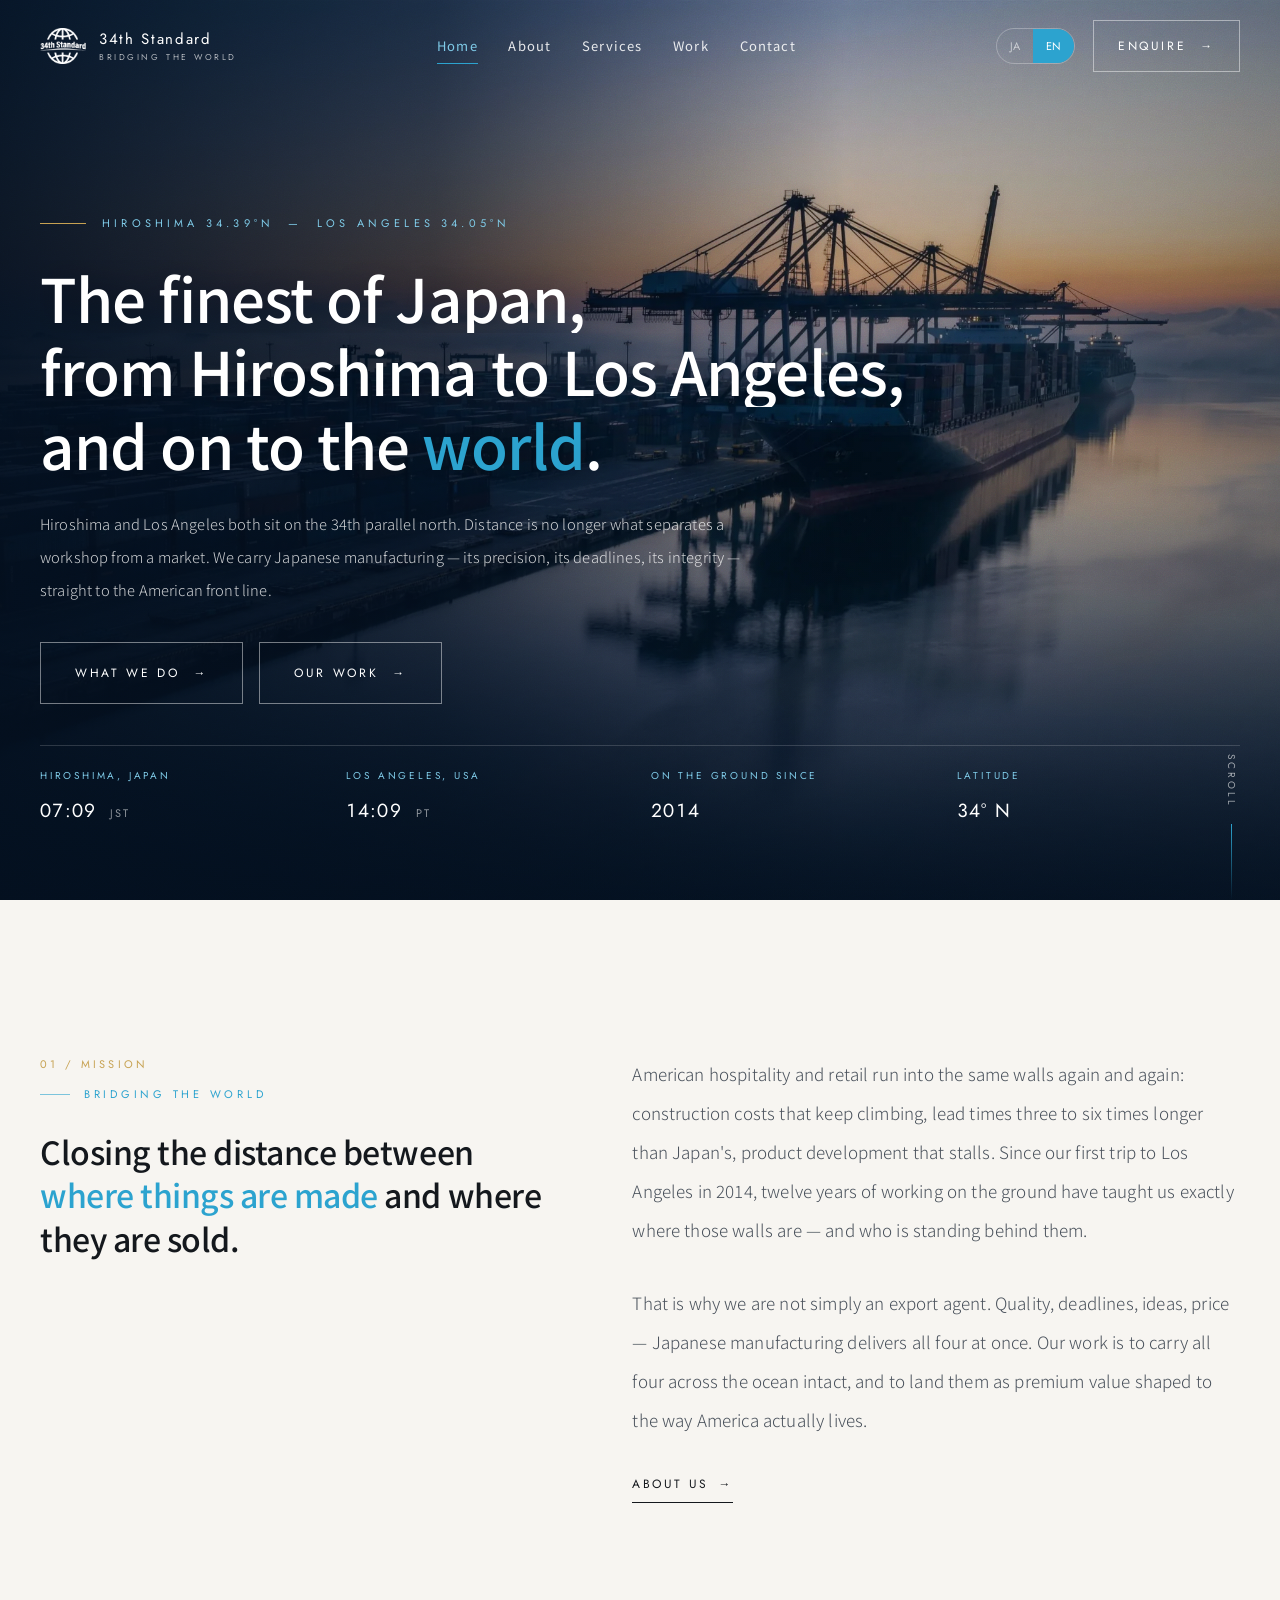
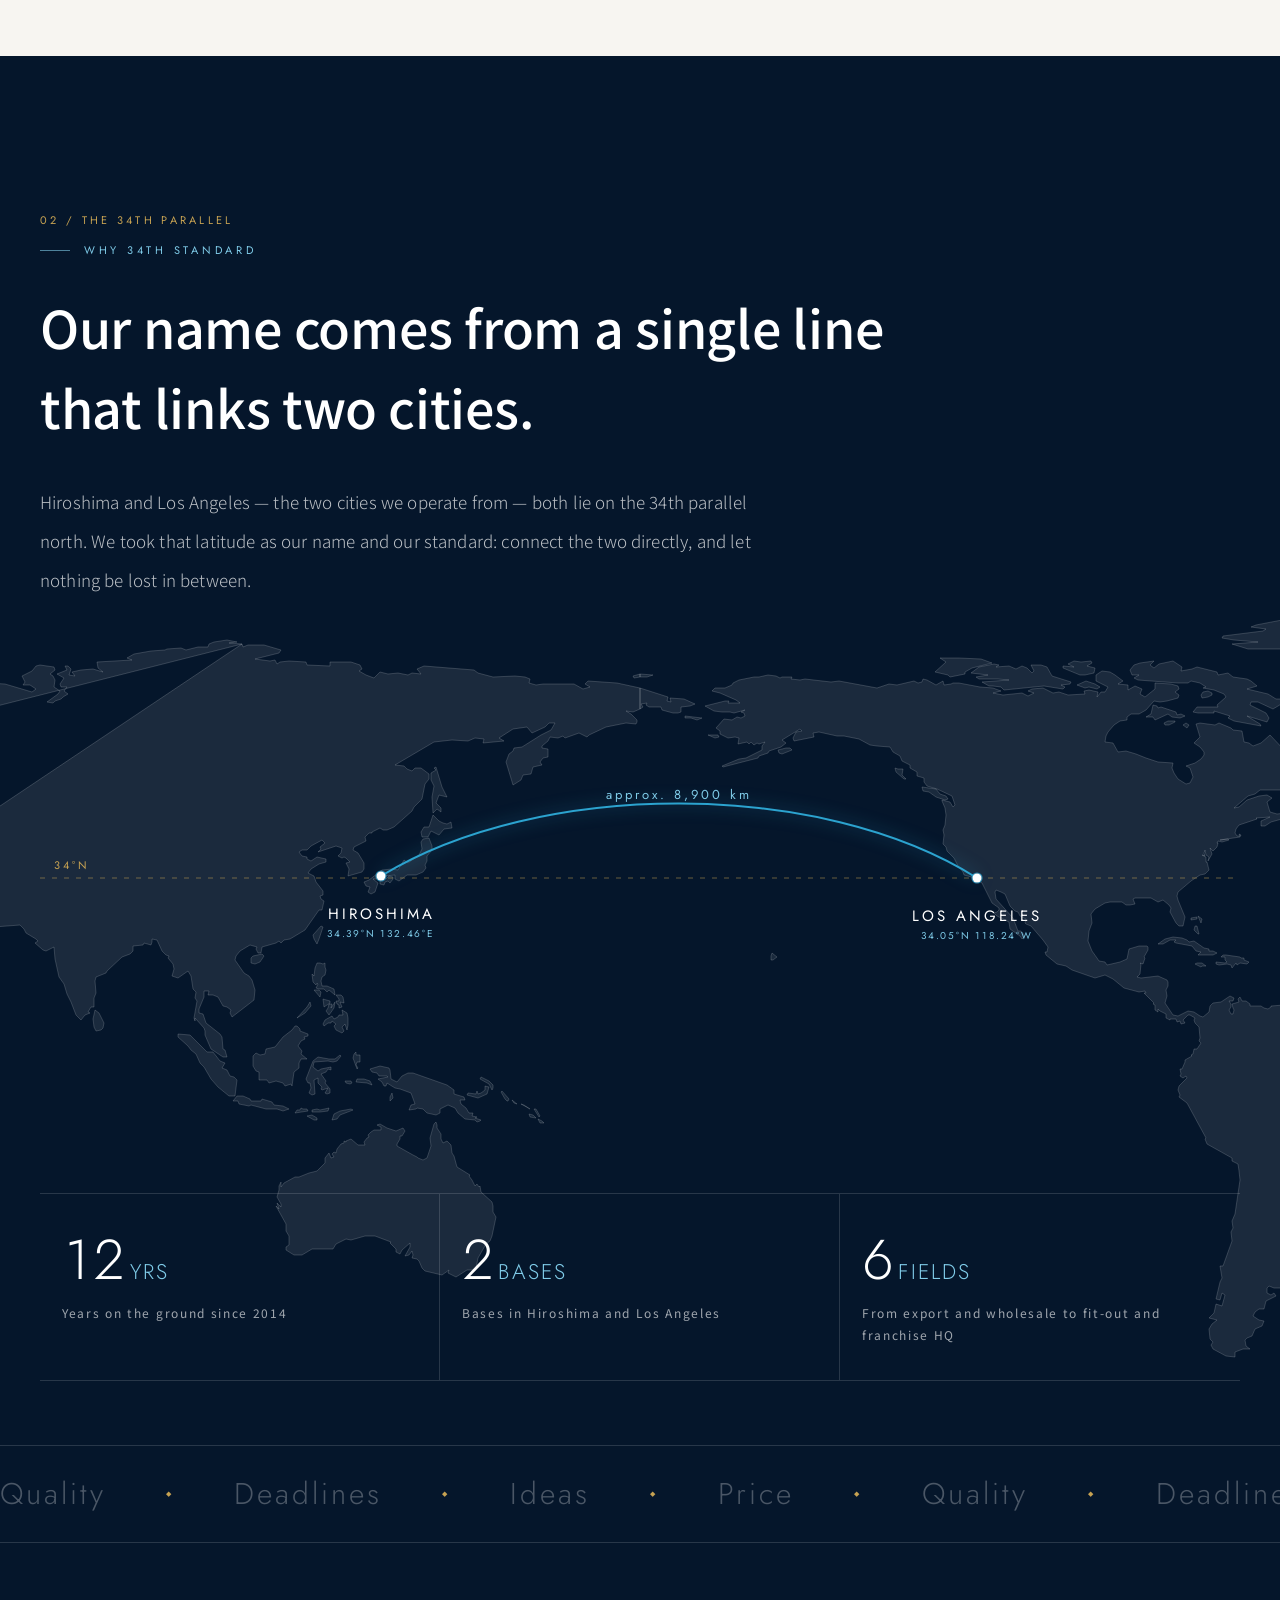
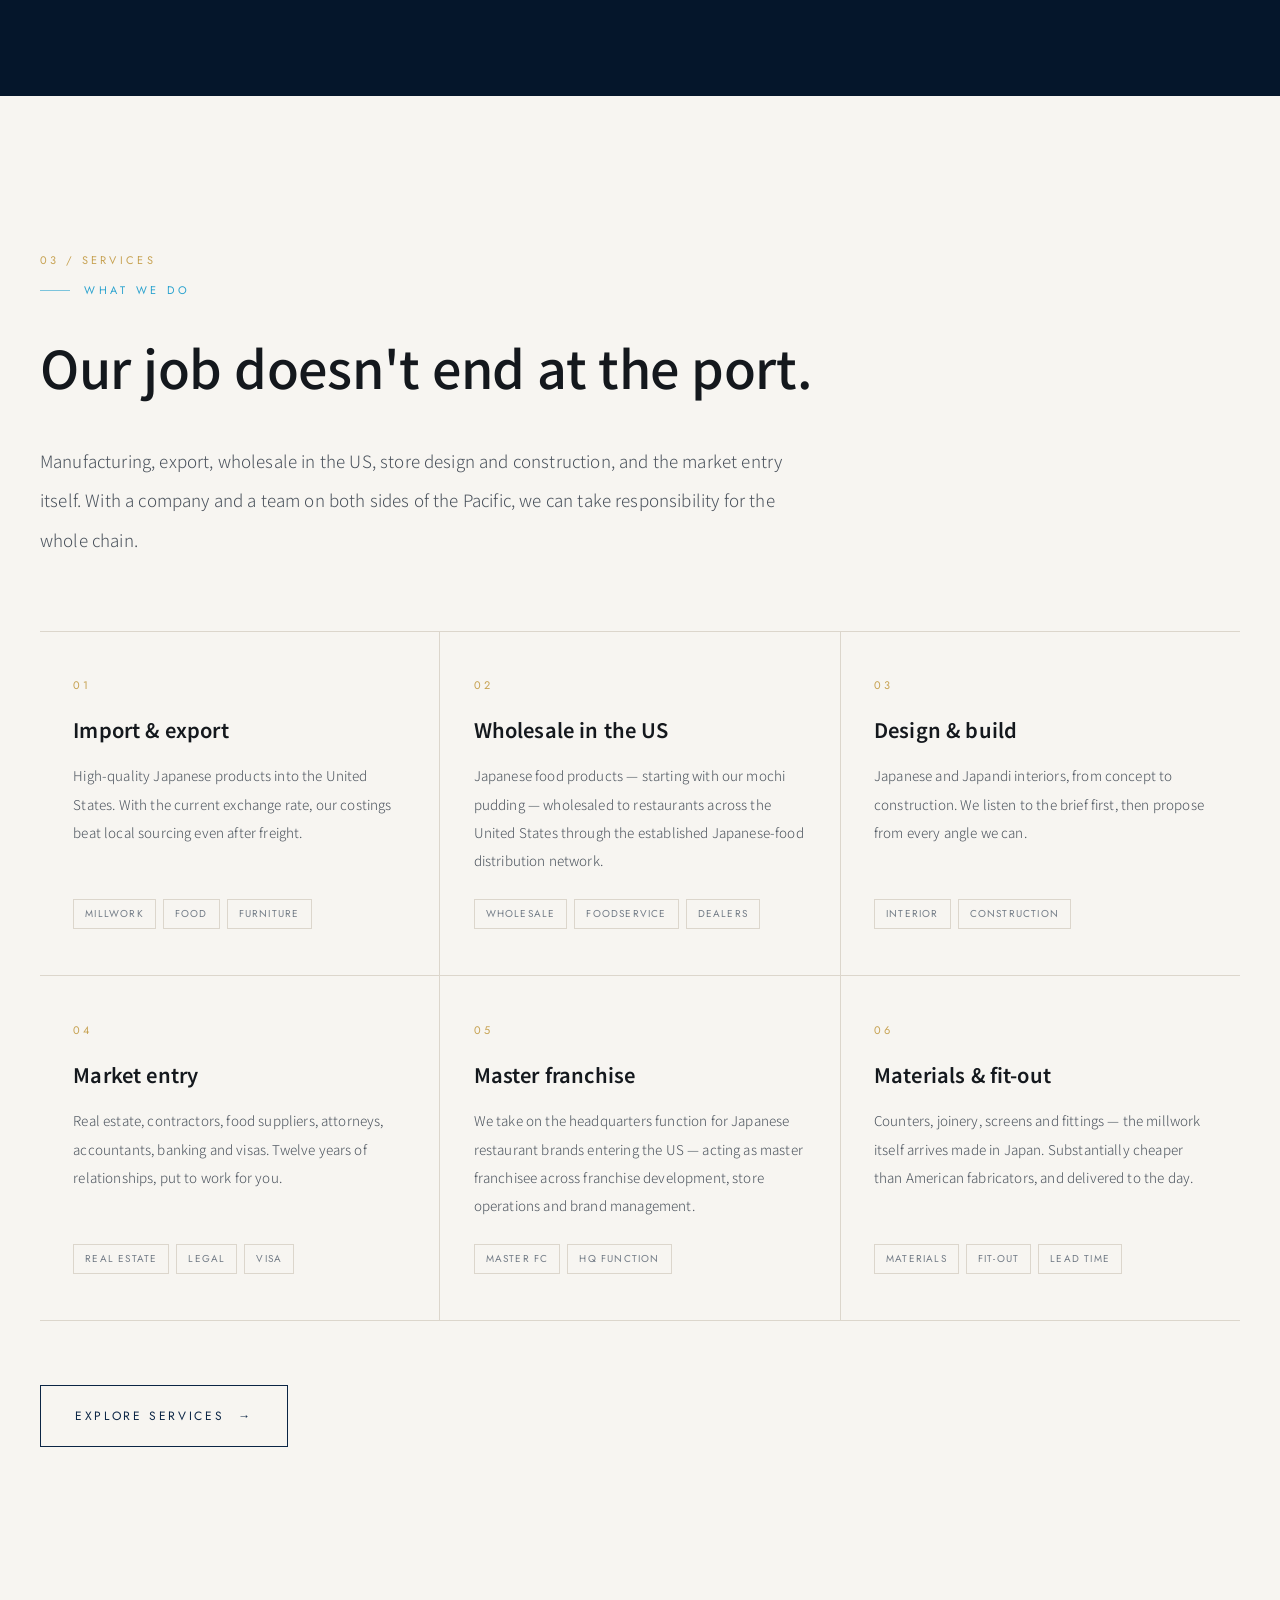
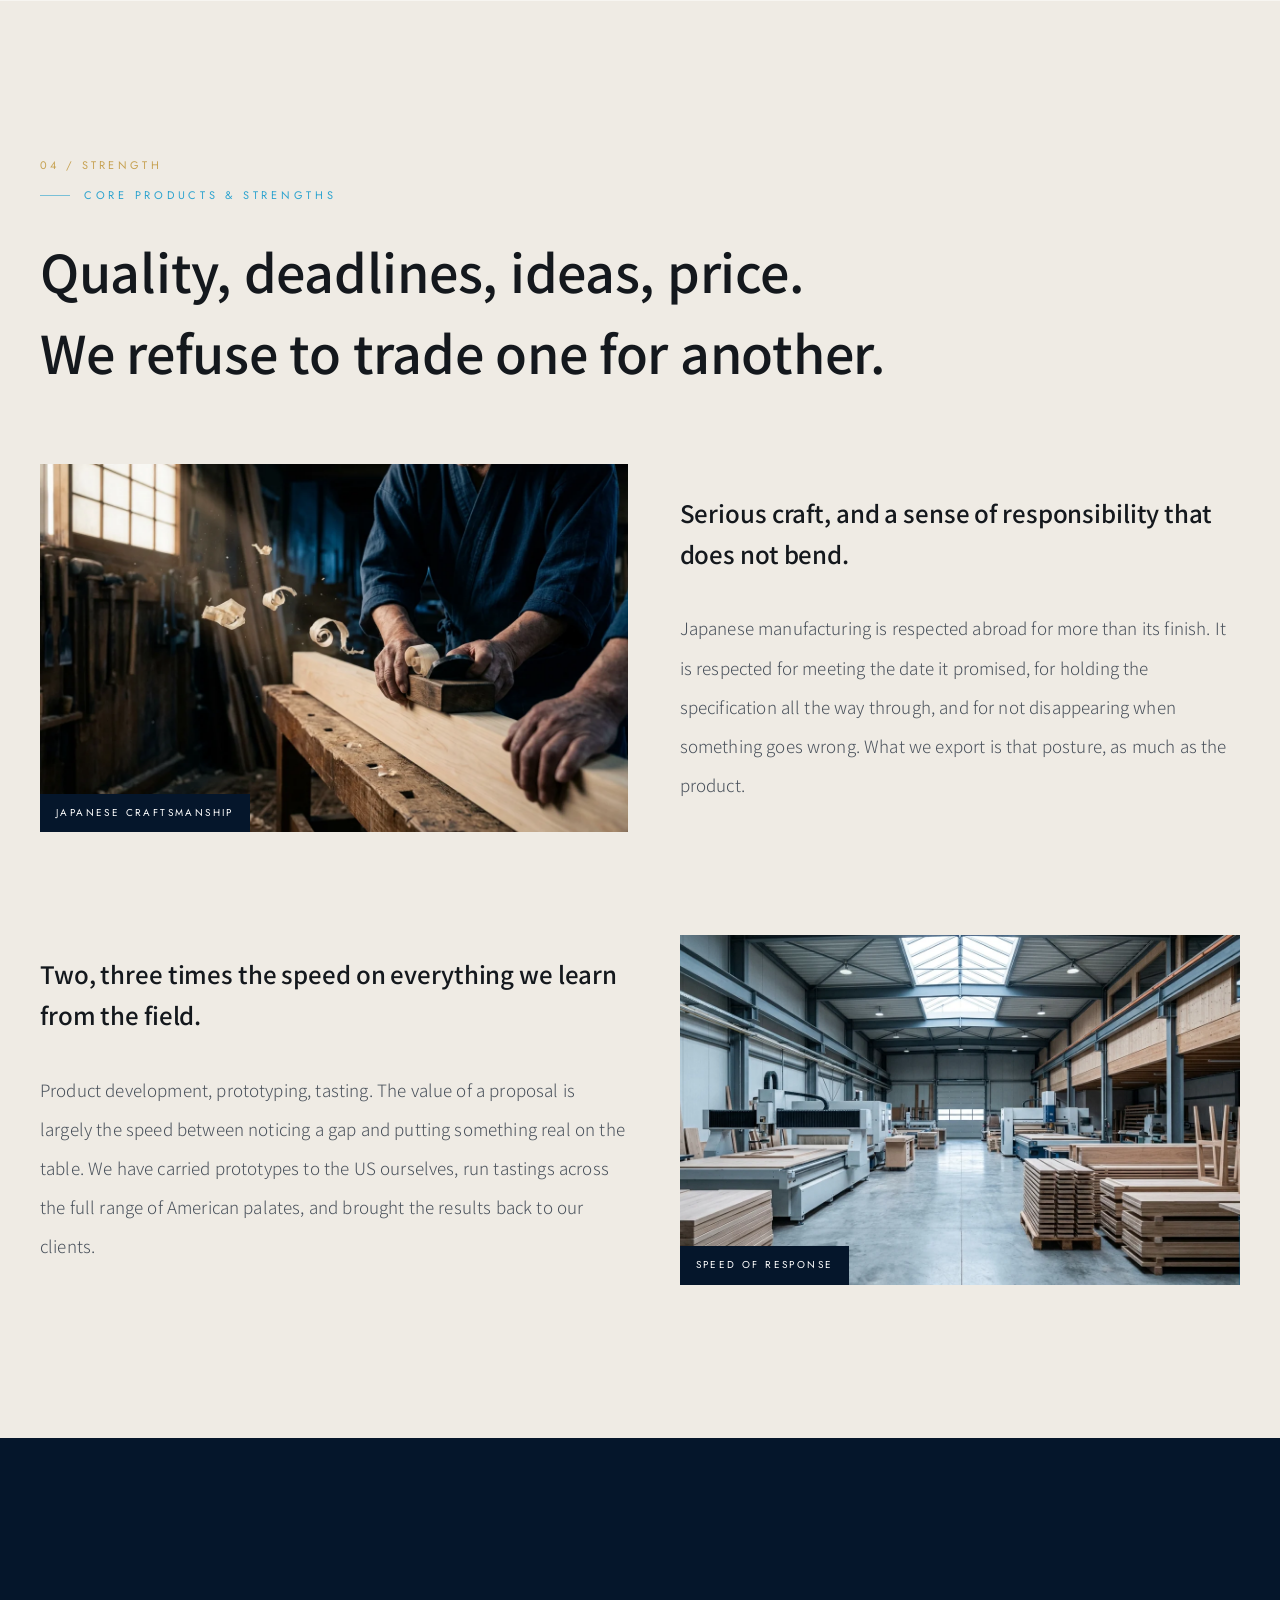
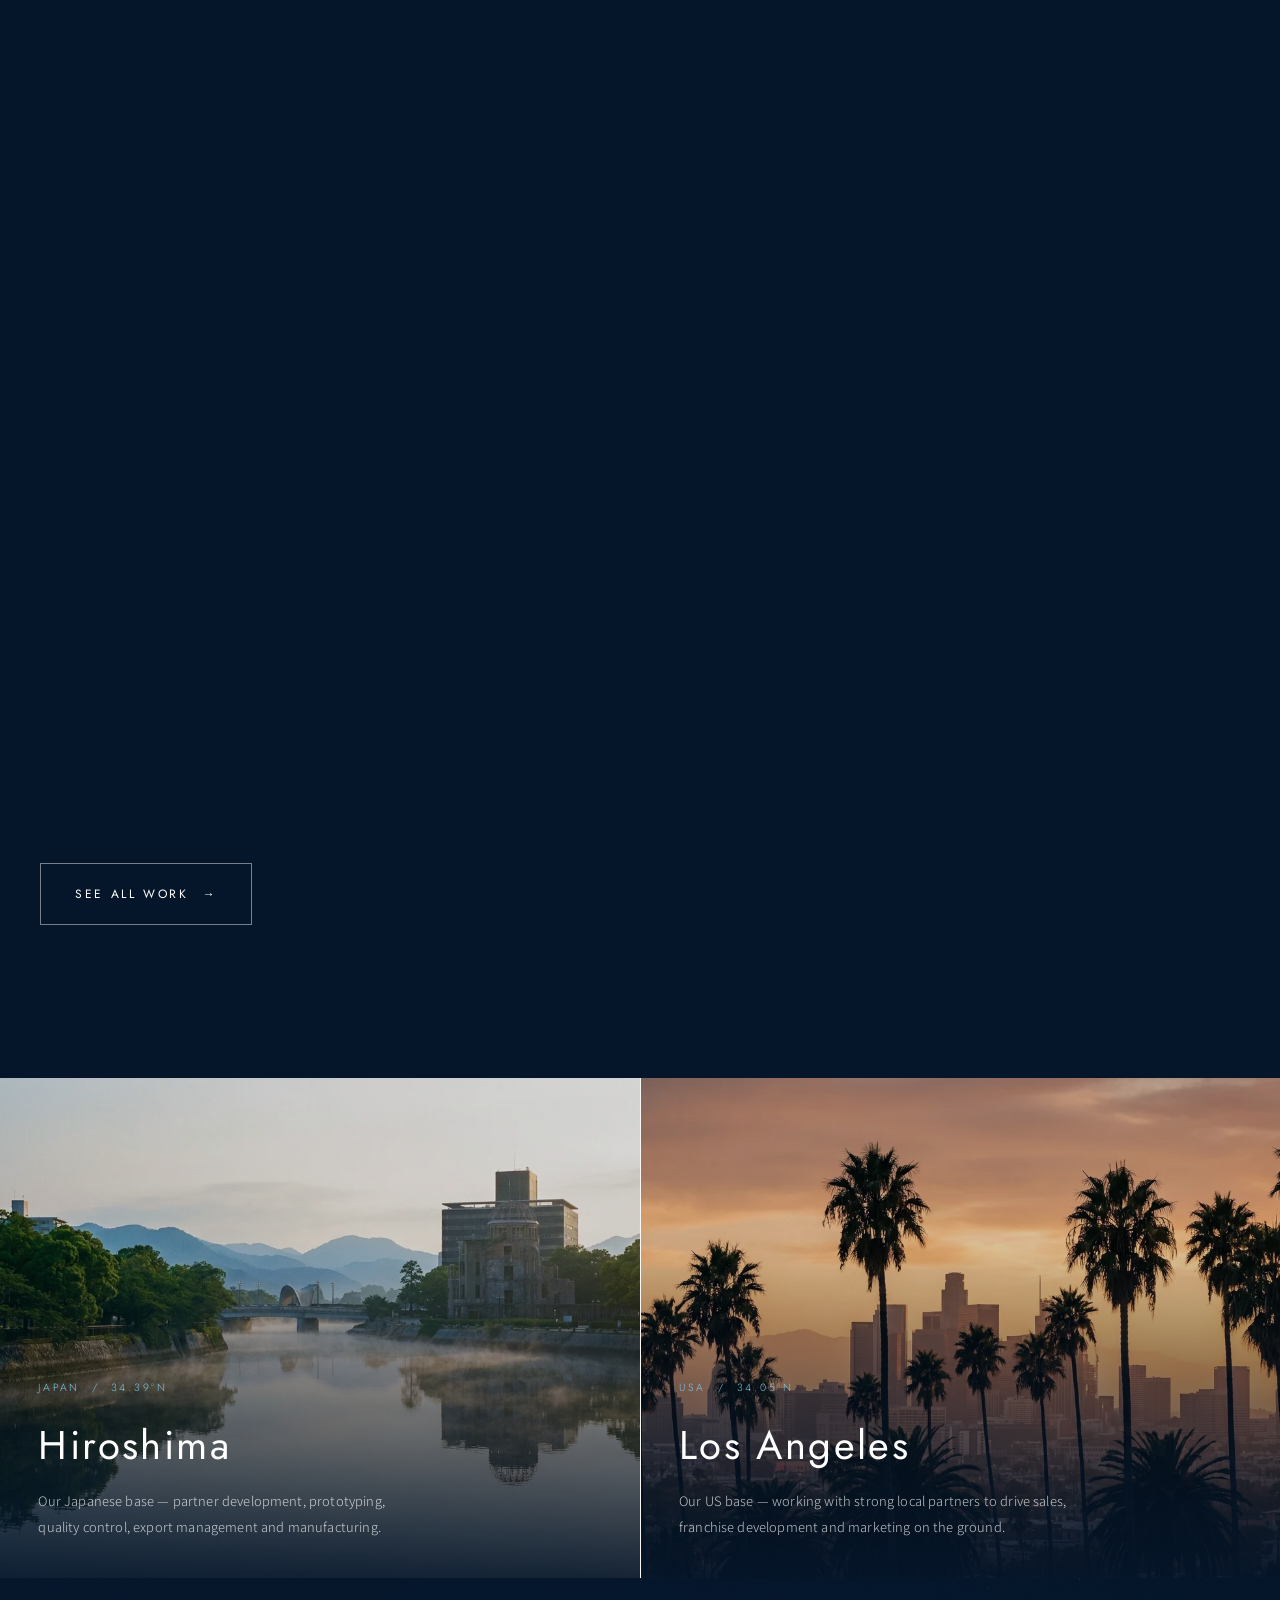
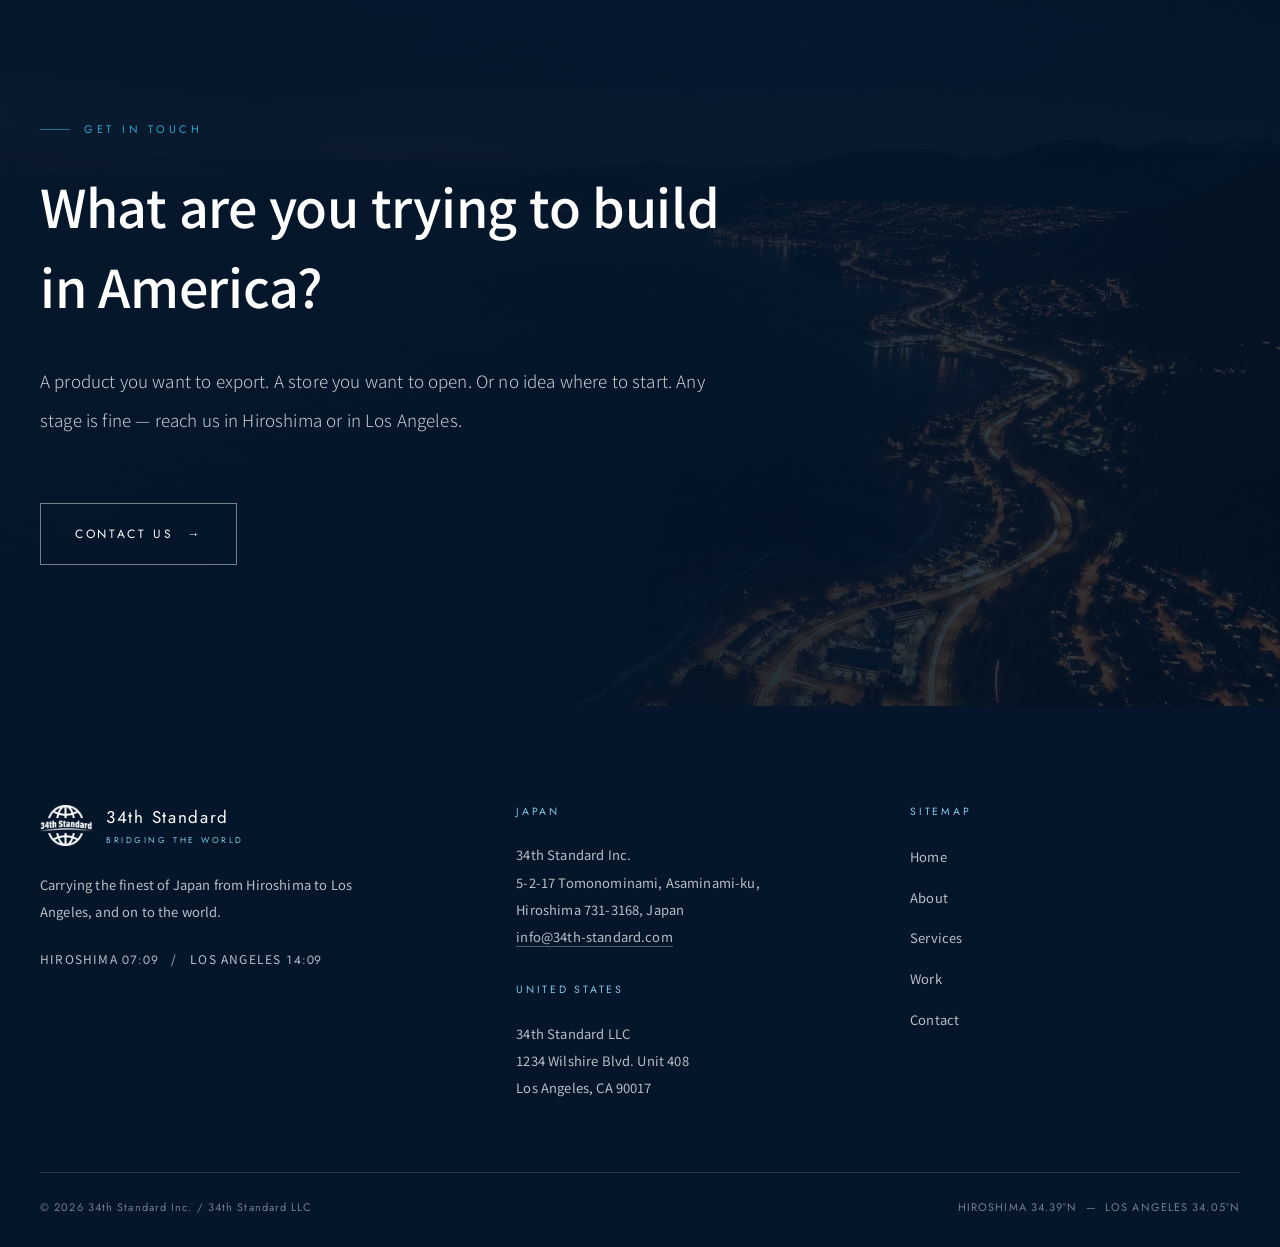
==== commit fd7af5e1: "取引先が写った写真を無名化して再生成、電話番号を廃しメール誘導に 写真: - 壁のロゴが写っていた内装と、看板が3箇所写っていた外観を   AIで生成し直し、ロゴ・社名・紋章をすべて除去した - 元の" ====
--- a/index.html
+++ b/index.html
@@ -41,8 +41,8 @@
     "streetAddress": "伴南5-2-17",
     "addressCountry": "JP"
   },
-  "telephone": "+81-82-962-7976",
   "areaServed": ["JP", "US"],
+  "email": "info@34th-standard.com",
   "subOrganization": {
     "@type": "Organization",
     "name": "34th Standard LLC",
@@ -578,8 +578,8 @@
         <h4>Japan</h4>
         <address>
           <span class="ja-only">株式会社34th Standard<br>〒731-3168<br>広島県広島市安佐南区伴南5-2-17<br></span>
-          <span class="en-only">34th Standard Inc.<br>5-2-17 Tomonominami, Asaminami-ku,<br>Hiroshima 731-3168, Japan<br></span>
-          <a href="tel:+81829627976">TEL 082-962-7976</a>
+          <span class="en-only">34th Standard Inc.<br>5-2-17 Tomonominami, Asaminami-ku,<br>Hiroshima 731-3168, Japan</span>
+          <br><a href="mailto:info@34th-standard.com" style="border-bottom:1px solid rgba(255,255,255,.3)">info@34th-standard.com</a>
         </address>
         <h4 style="margin-top:30px">United States</h4>
         <address>
--- a/assets/css/style.css
+++ b/assets/css/style.css
@@ -941,6 +941,19 @@
   display: inline-block; margin-top: 14px;
 }
 .contact-cards .tel:hover { color: var(--brand); }
+.contact-cards .mail {
+  font-family: var(--f-en);
+  font-size: clamp(16px, 1.9vw, 21px);
+  letter-spacing: .02em;
+  color: var(--navy-800);
+  display: inline-block;
+  margin-top: 16px;
+  padding-bottom: 5px;
+  border-bottom: 1px solid var(--line);
+  word-break: break-all;
+  transition: color .4s, border-color .4s;
+}
+.contact-cards .mail:hover { color: var(--brand); border-color: var(--brand); }
 
 /* --------------------------------------------------------------------------
    19. Footer
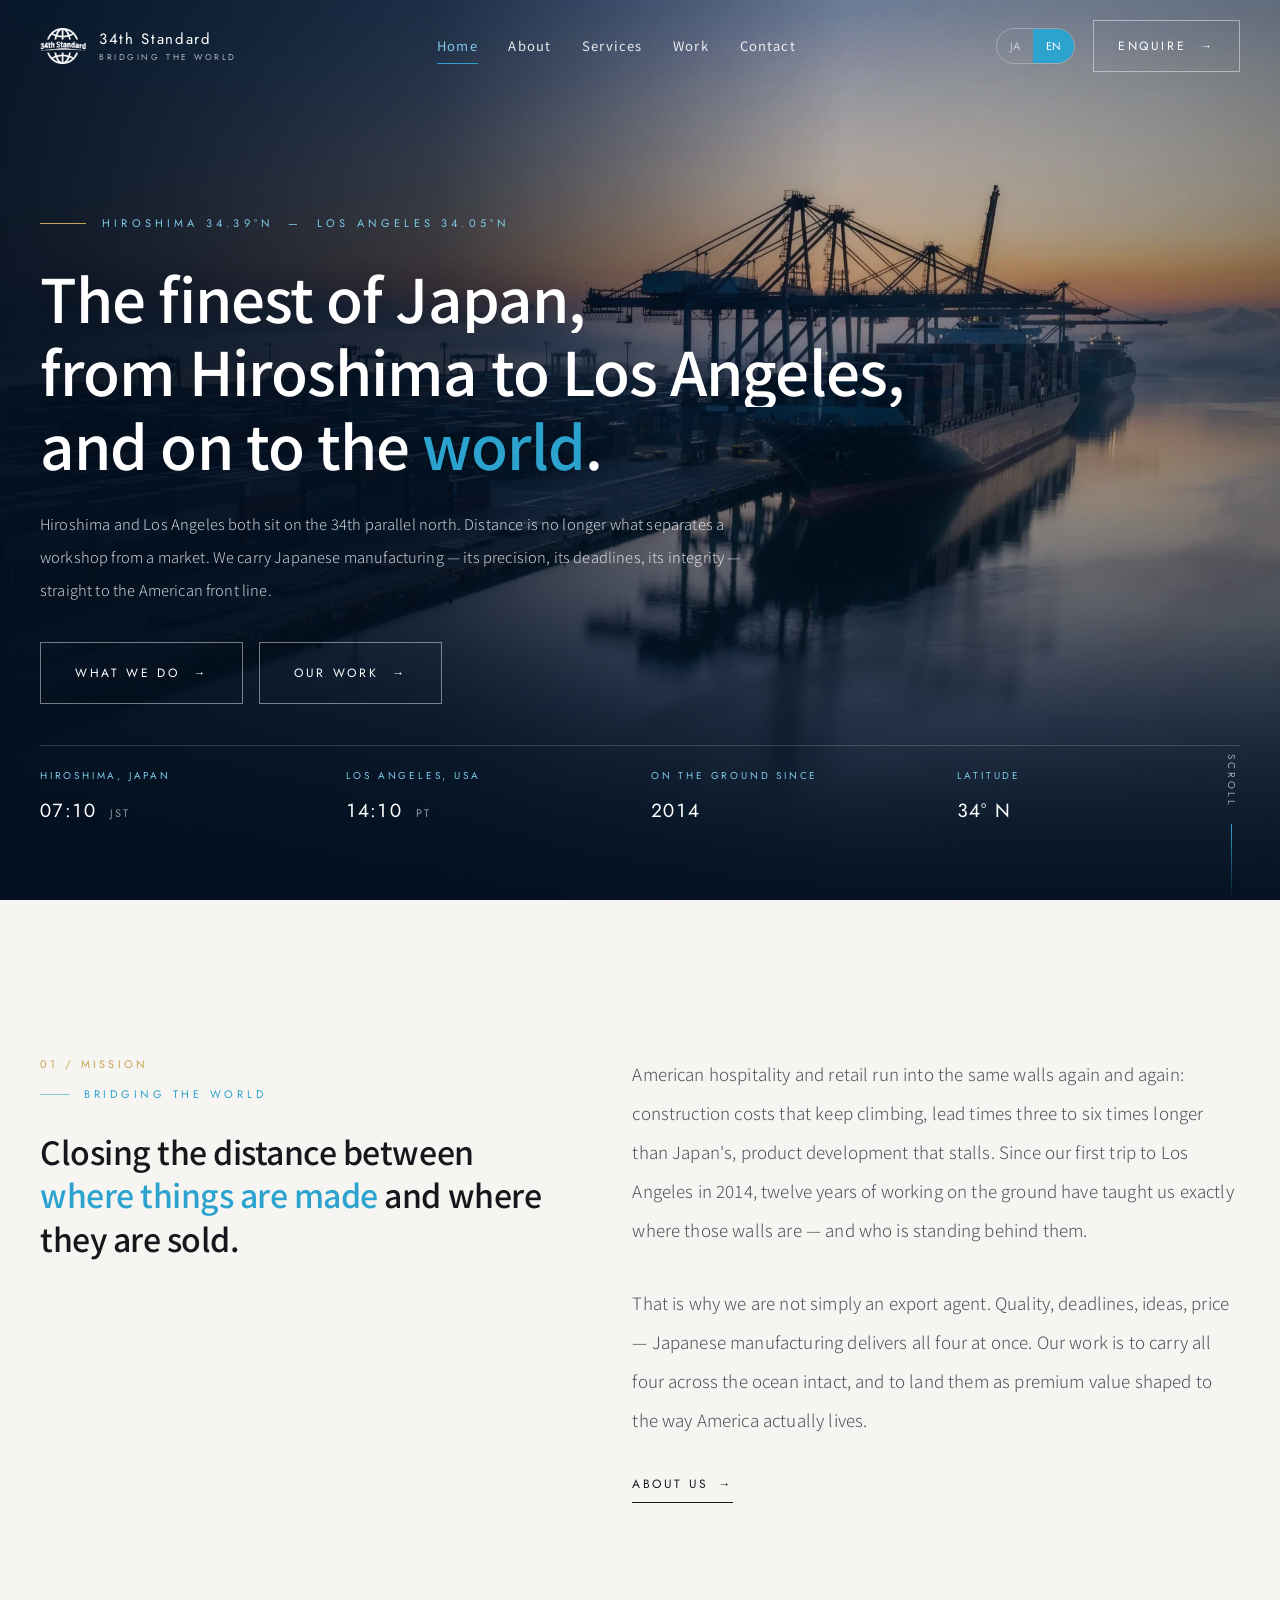
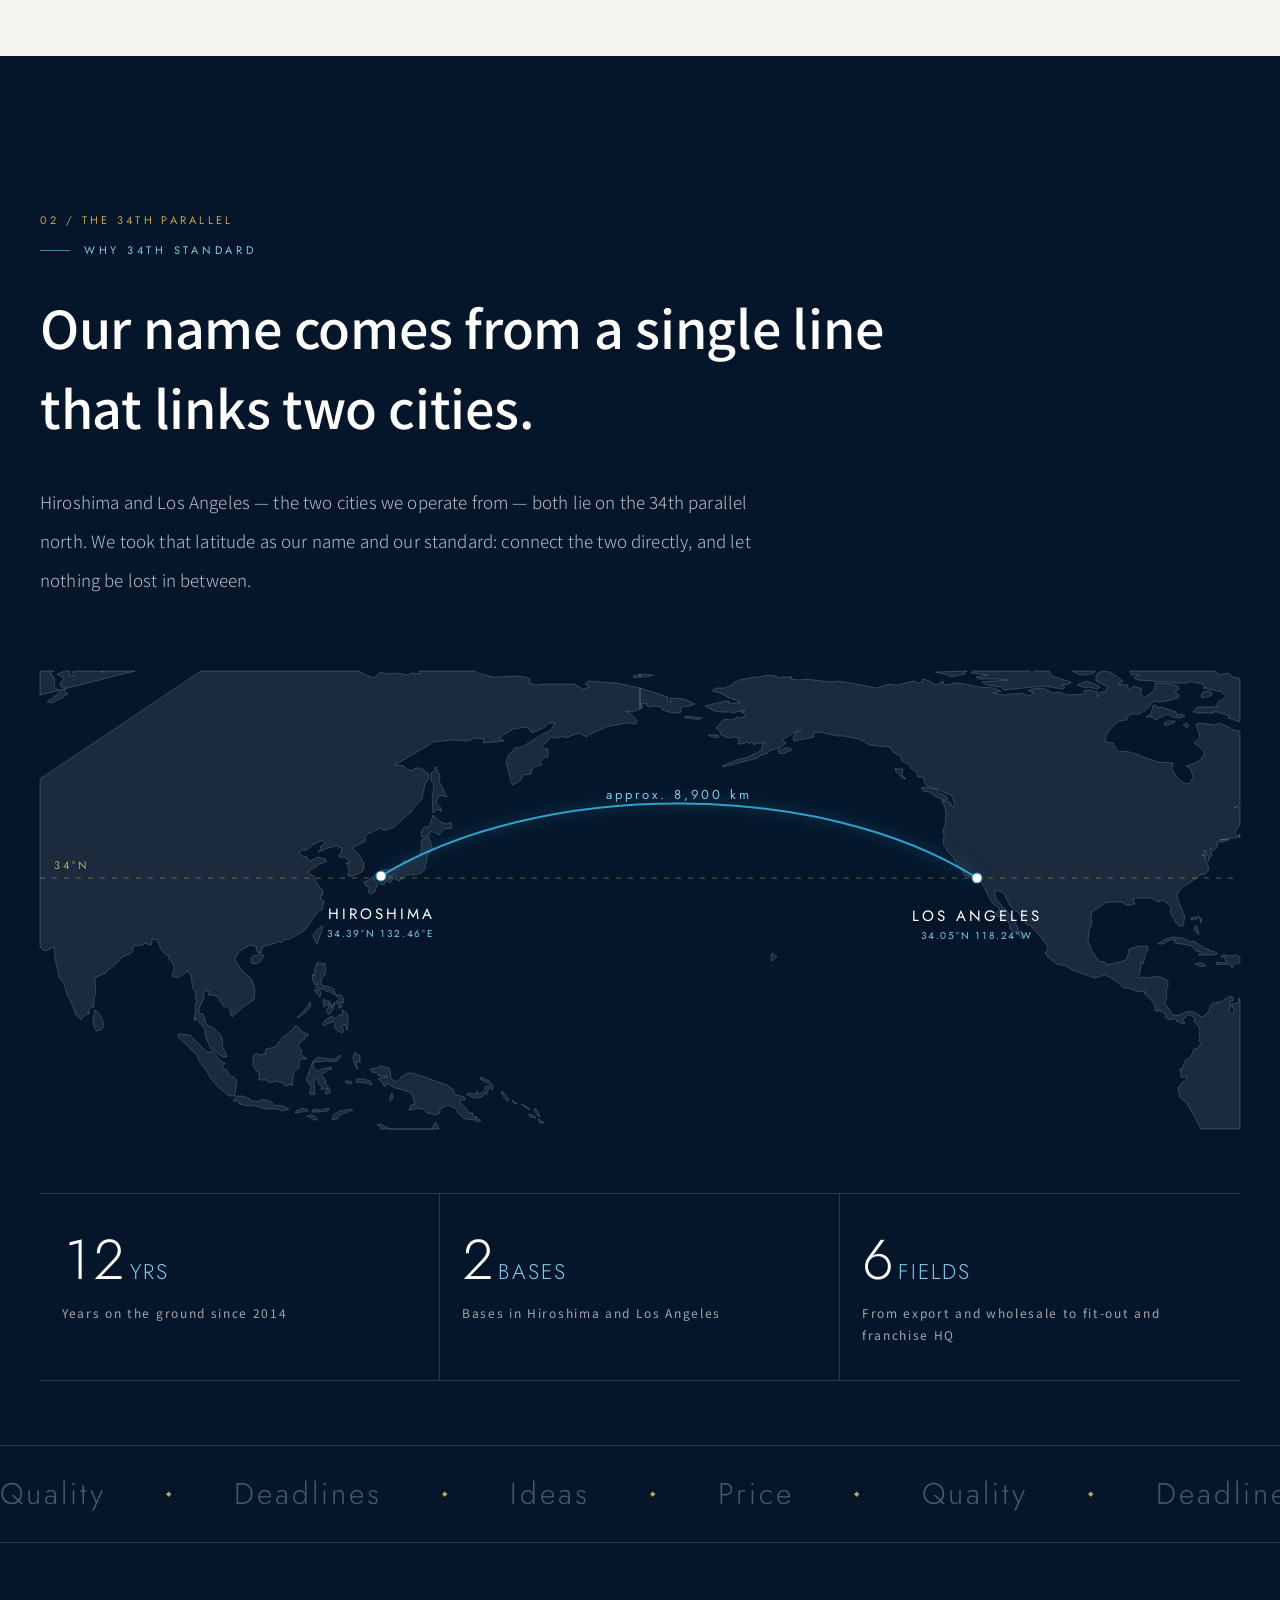
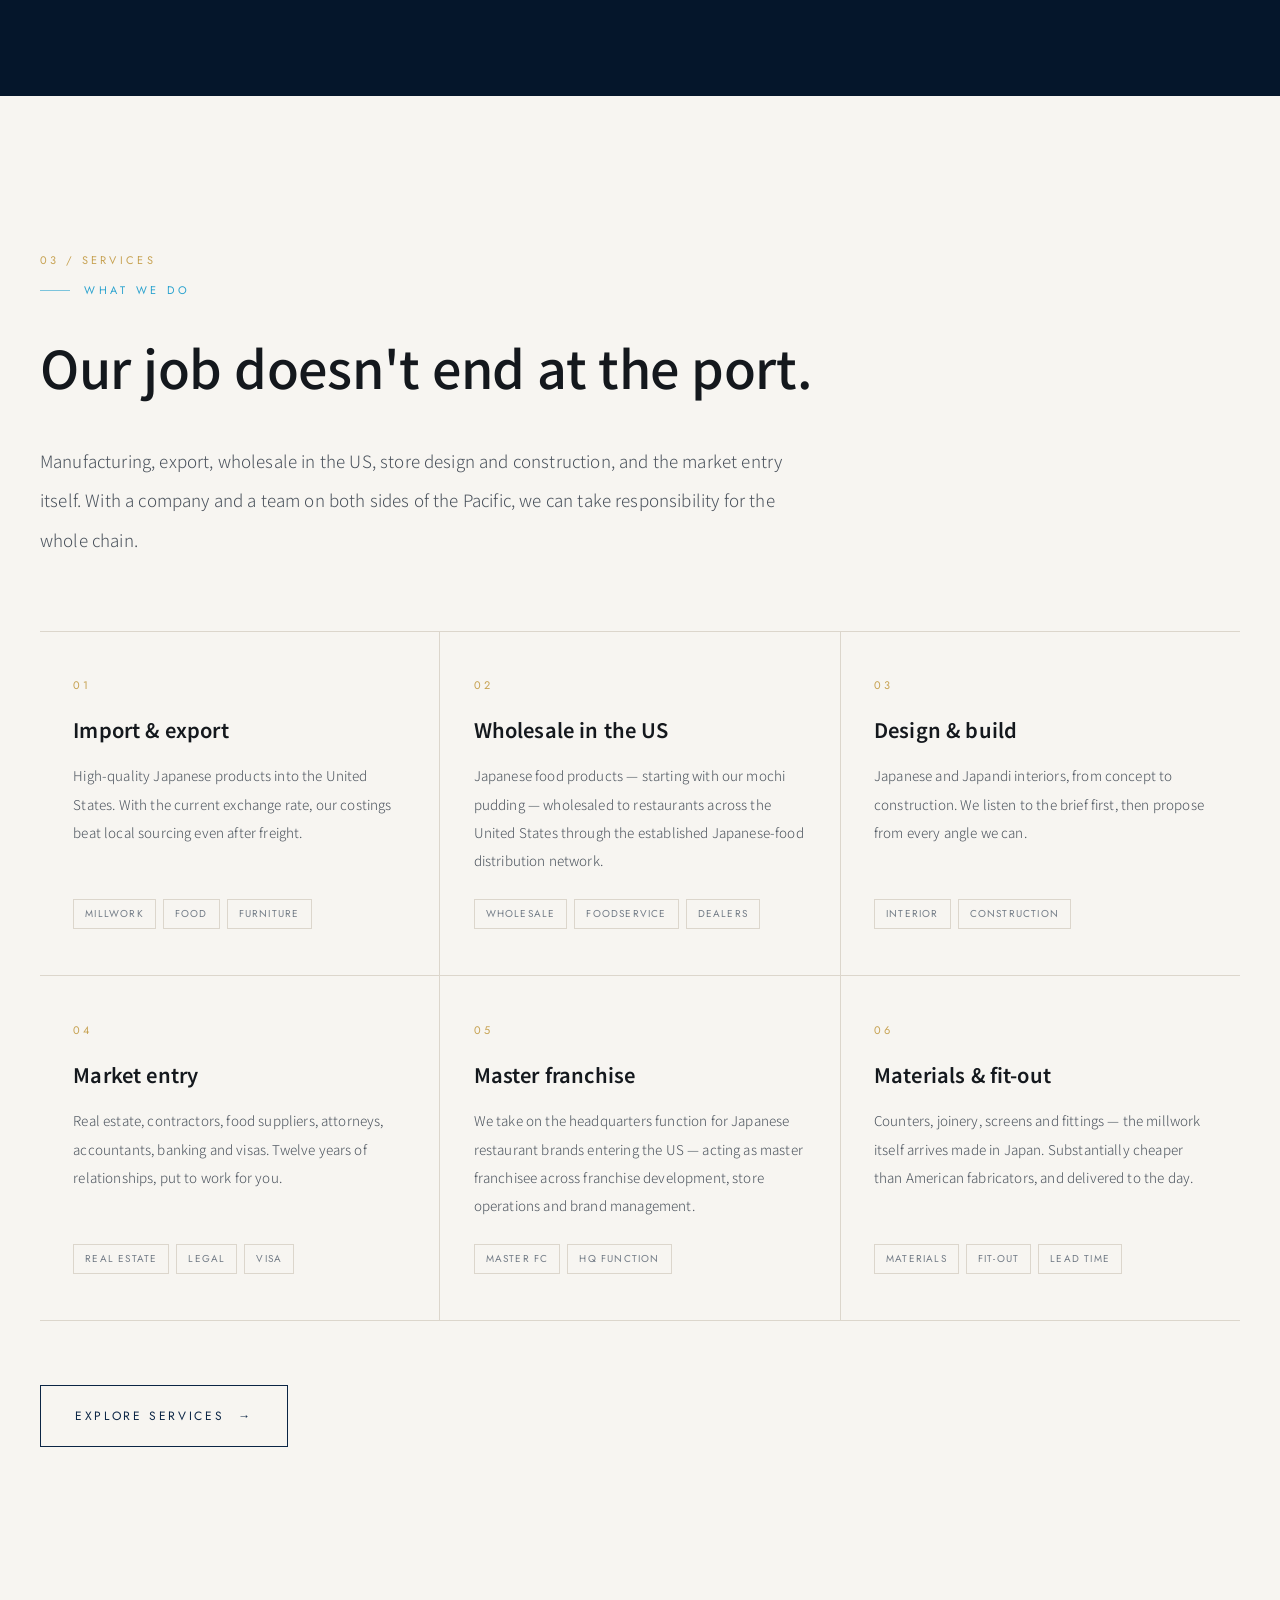
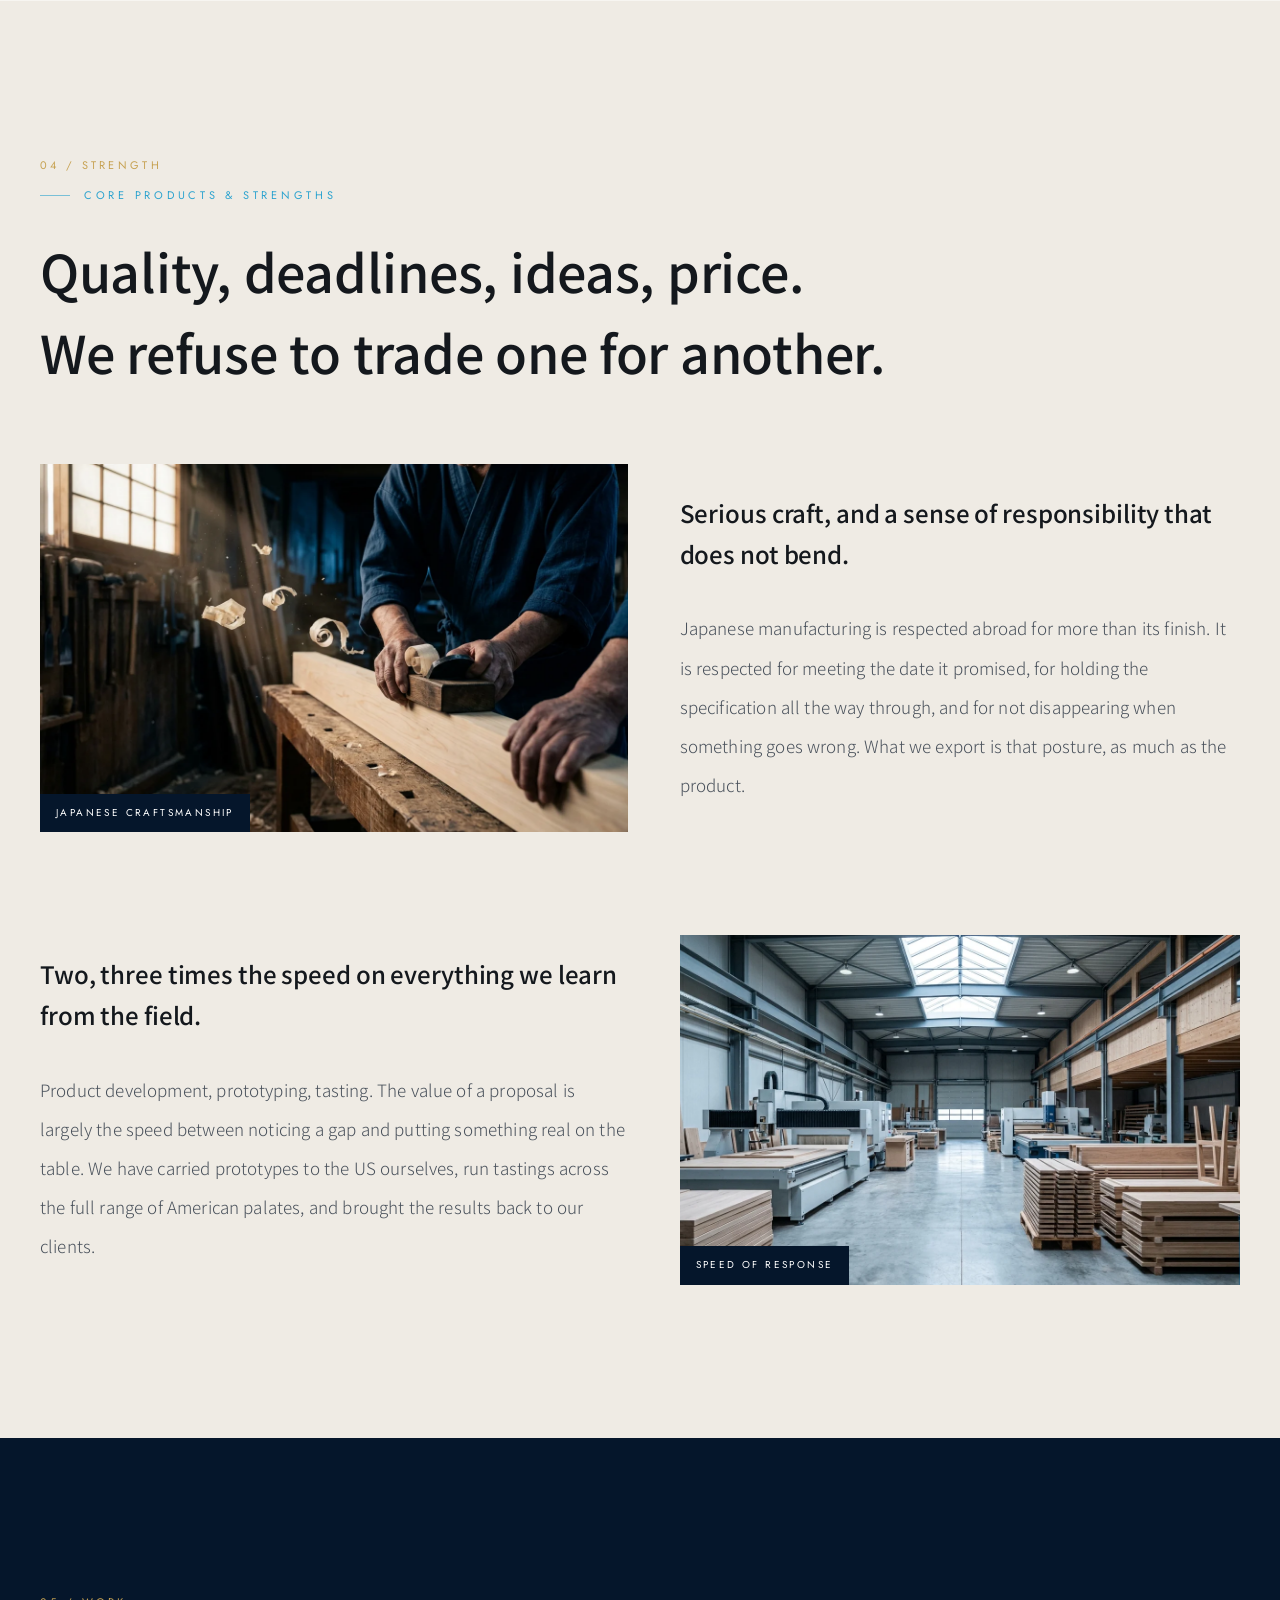
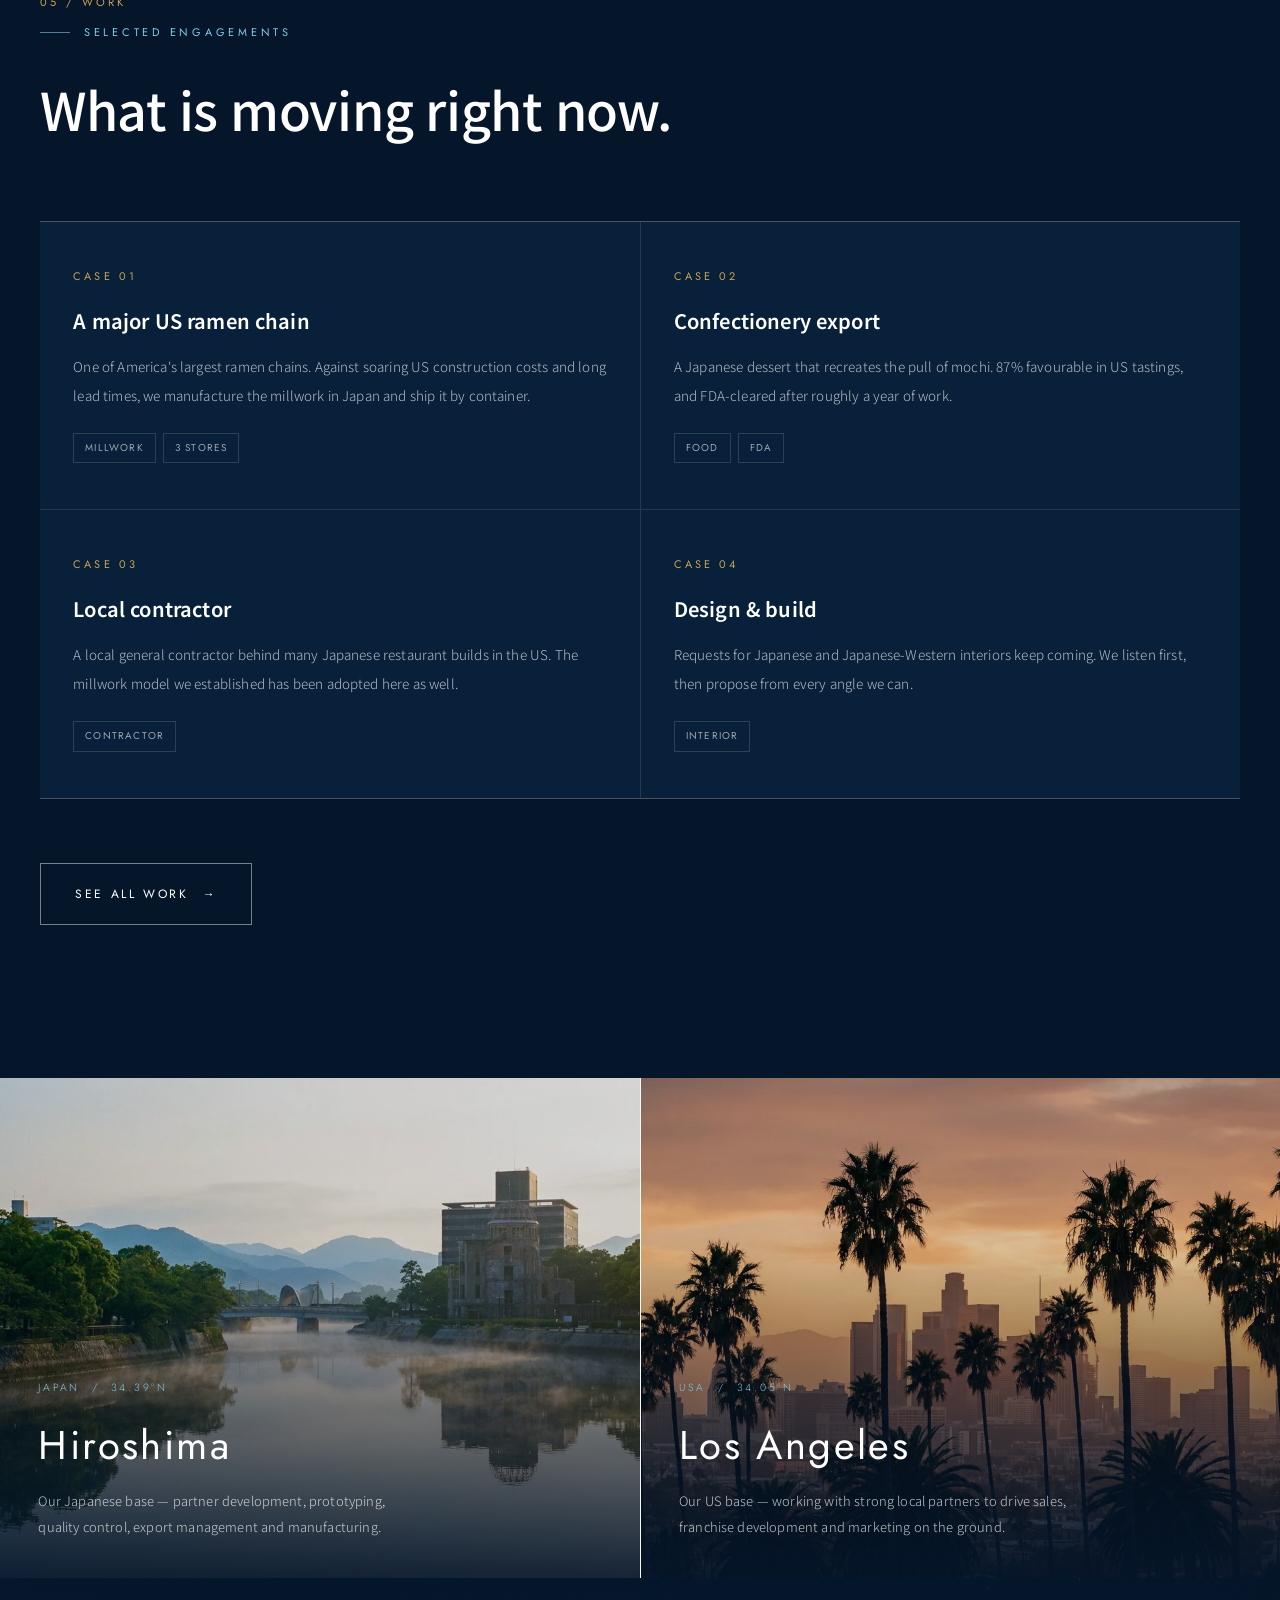
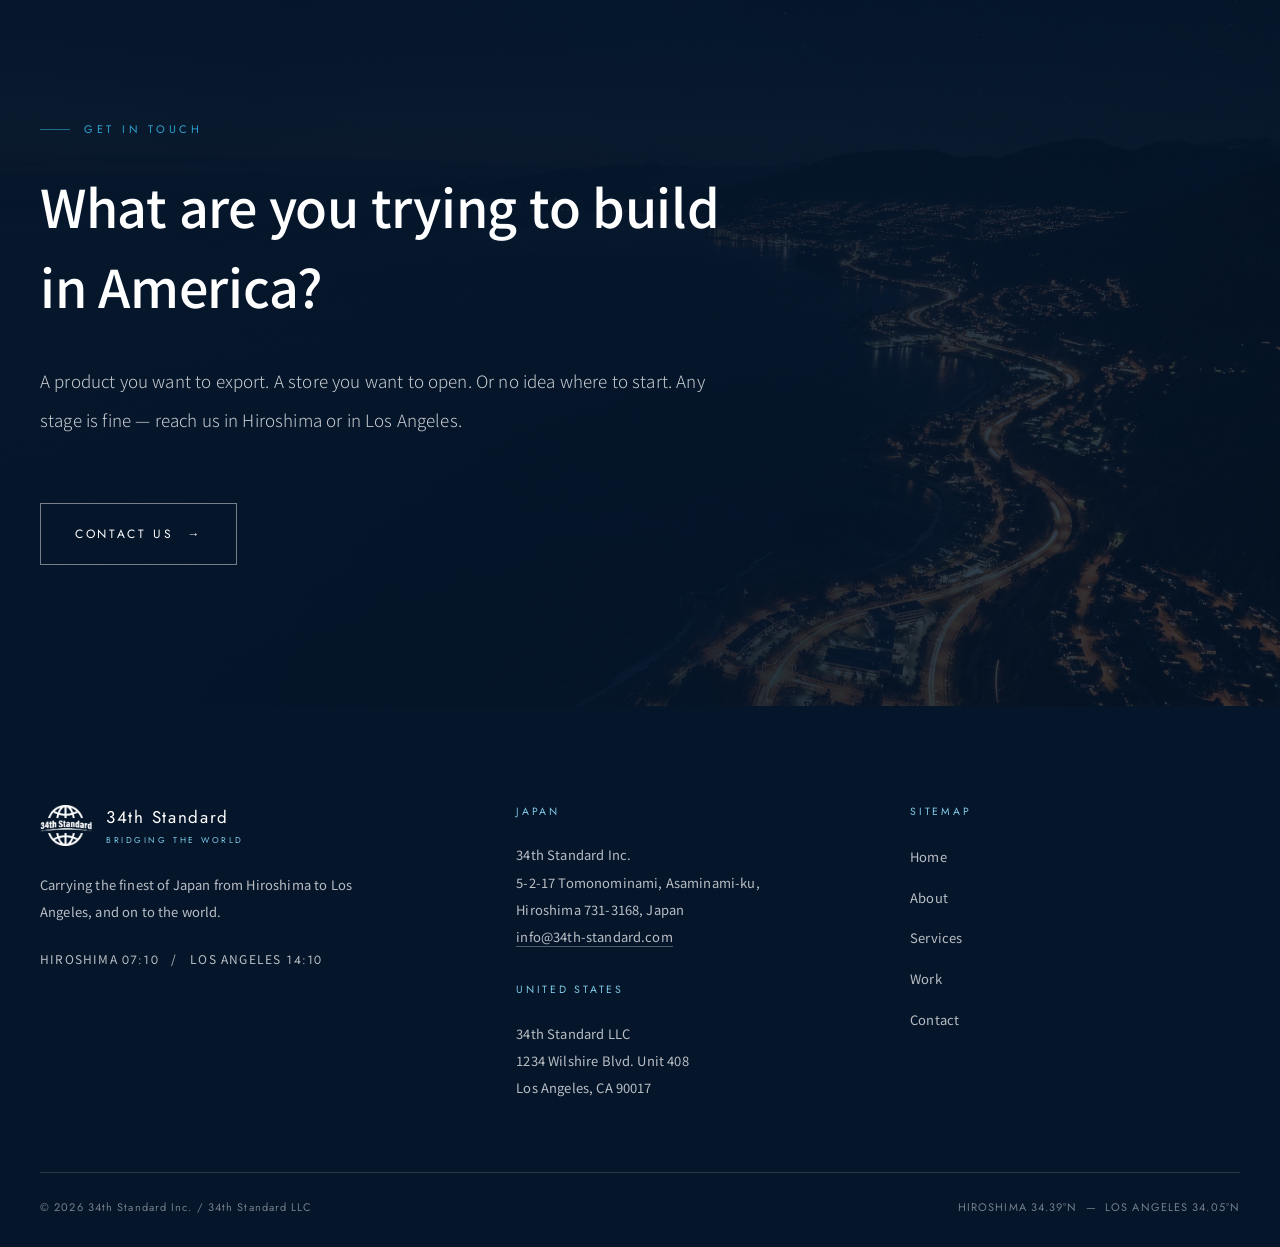
==== commit 65c87d03: "世界地図のヨーロッパ側に出ていた不正な多角形を修正 日付変更線で分割したリングをそのまま閉多角形として描いていたため、 表示範囲の外に伸びた頂点が境界をまたいで結ばれ、左上に実在しない 陸地の塊が現れ" ====
--- a/index.html
+++ b/index.html
@@ -249,7 +249,7 @@
       <svg viewBox="0 0 1200 458" role="img" aria-labelledby="mapttl">
         <title id="mapttl">広島とロサンゼルスを結ぶ北緯34度線</title>
 
-        <g class="map-land"><path d="M401,468 403,472 407,470 411,474 412,482 414,485 417,496 430,504 429,505 432,509 435,515 437,513 439,516 440,515 441,521 452,531 453,535 453,541 456,546 452,565 450,570 446,573 438,587 436,597 433,599 427,599 416,606 408,602 409,599 402,604 385,600 382,597 379,590 377,588 372,587 373,584 372,580 369,584 365,585 370,576 370,572 362,579 360,583 356,581 356,578 350,572 351,571 335,565 325,565 311,569 306,568 296,573 293,578 272,578 262,584 254,584 246,579 246,576 249,574 249,565 246,560 246,553 236,535 239,538 237,532 241,536 241,533 237,526 239,519 239,515 241,511 241,516 244,512 255,506 259,506 269,502 277,500 285,492 285,487 289,482 291,487 294,486 292,483 294,481 296,482 297,478 301,473 304,472 304,470 306,471 306,470 311,468 318,474 325,474 324,471 327,467 329,466 328,464 331,461 334,459 341,459 341,456 337,454 340,453 347,457 356,460 363,457 365,460 362,465 360,465 360,468 357,473 357,475 373,484 377,486 378,487 383,489 387,487 391,475 390,467 394,453 396,451 397,454 397,457 401,463 401,468Z"/><path d="M502,450 504,452 500,452 498,448 502,450Z"/><path d="M277,449 274,449 267,445 272,444 277,447 277,449Z"/><path d="M496,447 490,446 489,443 493,444 496,447Z"/><path d="M500,445 499,446 494,438 496,438 500,445Z"/><path d="M297,448 292,449 294,443 300,440 311,438 313,439 300,444 297,448Z"/><path d="M261,437 263,438 267,438 268,440 255,442 257,439 260,439 261,437Z"/><path d="M289,437 288,440 280,441 272,441 272,439 277,438 280,439 289,437Z"/><path d="M490,438 481,433 484,434 490,438Z"/><path d="M477,433 474,432 472,429 477,433Z"/><path d="M211,430 221,430 222,428 232,431 234,434 243,435 249,438 243,440 237,438 226,438 211,434 209,435 199,433 198,430 193,430 197,425 203,425 210,428 211,430Z"/><path d="M353,427 350,430 350,426 352,422 353,427Z"/><path d="M468,430 467,430 465,428 461,421 462,420 469,428 468,430Z"/><path d="M447,423 438,427 427,424 428,422 436,423 437,420 438,423 441,422 445,419 445,415 449,416 447,423Z"/><path d="M312,412 310,413 306,412 305,410 311,410 312,412Z"/><path d="M330,410 332,414 327,412 316,411 317,408 324,408 330,410Z"/><path d="M453,417 452,419 449,413 440,408 441,406 449,410 453,414 453,417Z"/><path d="M350,399 351,408 357,411 362,405 368,402 373,402 407,414 414,419 414,423 424,426 425,429 420,429 421,433 426,437 429,442 433,442 432,445 437,446 435,447 441,449 440,450 437,451 435,449 425,448 418,442 415,437 408,434 400,438 400,442 396,444 387,442 383,438 377,437 376,438 369,439 371,434 375,433 371,422 360,418 355,417 347,412 346,415 344,415 342,411 338,408 348,406 347,405 339,405 337,402 332,401 330,398 340,395 349,397 350,399Z"/><path d="M301,385 297,390 293,391 288,390 274,391 273,396 278,400 281,398 291,396 291,399 288,398 286,401 281,403 286,410 285,412 290,418 290,422 287,423 285,422 288,417 282,419 281,418 282,416 278,412 278,407 274,409 275,423 272,424 269,422 271,417 270,412 268,412 266,408 273,390 278,386 289,388 295,388 300,384 301,385Z"/><path d="M320,387 320,391 317,391 316,394 318,397 317,398 313,387 314,383 316,381 316,384 320,384 320,387Z"/><path d="M195,425 189,425 178,416 171,408 164,396 160,392 156,383 151,379 148,375 138,366 138,363 150,364 167,381 173,381 180,390 185,392 182,397 187,399 190,405 194,406 197,409 195,425Z"/><path d="M261,383 267,388 261,388 259,392 259,397 254,401 252,415 251,413 245,415 243,412 236,410 229,412 227,409 219,409 219,401 216,400 213,395 213,385 216,382 220,384 225,383 226,378 235,376 243,366 252,359 255,355 257,355 260,358 260,360 268,363 268,365 264,366 265,368 261,370 258,375 262,380 261,383Z"/><path d="M308,347 308,354 307,359 305,353 302,356 304,360 302,362 296,359 294,355 296,353 292,350 291,352 288,352 284,355 283,353 285,349 292,345 294,348 298,346 299,344 303,344 302,339 307,342 308,347Z"/><path d="M61,359 56,360 54,356 53,348 55,339 59,342 64,352 63,357 61,359Z"/><path d="M294,337 289,344 286,340 288,337 289,333 292,333 291,337 295,331 294,337Z"/><path d="M265,342 257,347 267,336 270,331 271,335 265,342Z"/><path d="M283,328 290,330 290,332 284,336 283,328Z"/><path d="M303,326 304,332 300,331 302,336 299,337 299,334 297,333 296,330 299,330 299,328 296,324 301,324 303,326Z"/><path d="M281,321 280,326 274,319 279,319 281,321Z"/><path d="M280,292 283,293 285,292 285,296 286,299 285,304 282,306 281,310 282,315 287,315 294,318 295,324 289,319 287,321 284,318 279,318 276,317 278,313 277,312 276,314 273,311 272,303 274,305 275,297 277,292 280,292Z"/><path d="M1162,295 1161,296 1155,293 1157,292 1162,292 1166,295 1162,295Z"/><path d="M1186,284 1200,286 1201,287 1204,287 1204,289 1209,291 1207,293 1200,292 1197,294 1196,292 1192,297 1191,294 1187,293 1179,294 1176,293 1176,291 1185,292 1187,291 1185,289 1185,286 1181,286 1183,284 1186,284Z"/><path d="M220,291 215,293 211,292 211,287 213,285 222,283 224,285 220,291Z"/><path d="M733,289 731,289 731,285 732,282 737,286 733,289Z"/><path d="M1147,269 1149,271 1154,270 1164,277 1169,278 1169,280 1173,280 1177,282 1173,284 1158,284 1161,281 1156,280 1152,275 1136,272 1134,271 1136,269 1130,269 1123,273 1118,273 1125,268 1133,266 1142,267 1147,269Z"/><path d="M1159,263 1158,263 1154,259 1155,255 1157,255 1159,263Z"/><path d="M279,268 277,273 274,268 273,264 281,255 283,256 279,268Z"/><path d="M1157,248 1151,249 1151,247 1157,246 1157,248Z"/><path d="M1162,248 1161,252 1158,245 1162,248Z"/><path d="M353,206 353,208 350,212 348,210 345,211 344,214 340,213 340,210 343,207 346,208 349,205 353,206Z"/><path d="M387,190 385,194 386,197 383,201 376,204 367,204 359,210 355,208 355,204 345,205 339,208 333,208 338,212 335,221 331,223 328,221 330,216 326,215 324,211 329,209 342,199 352,198 358,199 364,189 368,192 379,184 382,178 381,171 383,168 389,167 392,175 392,179 387,185 387,190Z"/><path d="M403,152 407,153 411,151 412,157 404,158 399,164 391,160 388,166 382,166 381,161 384,156 389,156 393,144 399,150 403,152Z"/><path d="M908,128 905,129 896,126 889,121 883,120 882,116 896,118 900,123 906,125 908,128Z"/><path d="M858,98 863,98 862,104 866,108 864,108 856,101 855,97 858,98Z"/><path d="M402,116 407,126 399,124 396,132 401,137 401,141 397,138 393,142 392,126 394,115 391,109 391,102 396,99 394,97 396,96 402,116Z"/><path d="M747,81 742,83 739,82 738,79 746,77 750,77 752,79 747,81Z"/><path d="M679,66 675,67 668,64 678,64 679,66Z"/><path d="M1149,54 1147,57 1143,54 1146,52 1149,54Z"/><path d="M1135,51 1129,54 1125,54 1124,52 1128,50 1135,50 1135,51Z"/><path d="M645,45 662,47 657,49 651,47 646,47 645,47 645,45Z"/><path d="M1117,35 1118,37 1121,36 1136,41 1137,44 1141,43 1145,45 1140,47 1132,46 1128,43 1115,49 1113,46 1106,46 1111,43 1113,34 1117,35Z"/><path d="M1168,26 1162,27 1161,24 1163,21 1168,20 1172,22 1172,24 1168,26Z"/><path d="M627,30 631,31 630,27 644,28 655,33 650,35 641,36 641,41 638,42 633,42 622,39 621,36 609,36 606,34 607,32 601,33 603,36 600,38 600,17 628,26 627,30Z"/><path d="M1060,16 1057,18 1049,16 1045,17 1037,14 1046,10 1055,13 1060,16Z"/><path d="M600,6 594,7 593,5 600,3 600,6Z"/><path d="M607,6 600,6 600,3 613,4 607,6Z"/><path d="M1088,14 1088,19 1095,15 1102,18 1100,23 1105,26 1115,18 1115,12 1131,13 1138,15 1139,18 1135,21 1139,24 1138,27 1127,30 1120,31 1114,30 1106,39 1099,43 1091,43 1087,46 1087,49 1080,50 1074,54 1068,61 1066,65 1065,71 1073,72 1078,81 1086,80 1096,83 1106,87 1118,91 1133,92 1132,97 1134,102 1138,108 1146,113 1150,112 1153,106 1150,97 1146,95 1155,92 1161,88 1164,84 1164,81 1160,76 1154,72 1160,66 1156,53 1160,52 1175,54 1179,52 1191,57 1193,59 1202,60 1204,71 1209,72 1213,75 1221,72 1230,64 1247,82 1245,85 1257,92 1269,95 1271,99 1276,100 1278,102 1278,108 1270,112 1261,114 1254,119 1220,119 1215,123 1208,125 1194,137 1199,136 1207,129 1219,125 1227,124 1232,127 1227,131 1230,141 1237,143 1246,142 1252,136 1252,140 1256,142 1249,146 1231,151 1225,155 1221,155 1221,150 1230,146 1216,147 1217,148 1199,154 1196,158 1195,162 1197,165 1200,165 1199,163 1201,164 1200,166 1180,169 1188,168 1189,169 1182,171 1178,170 1177,172 1178,172 1177,176 1173,180 1170,177 1172,183 1168,190 1169,186 1166,184 1165,179 1164,182 1165,185 1162,184 1166,186 1166,191 1167,191 1169,199 1165,203 1160,204 1151,210 1138,221 1137,225 1138,229 1145,246 1143,255 1139,255 1136,252 1130,241 1131,237 1129,234 1123,229 1118,231 1111,227 1095,227 1093,228 1095,233 1090,234 1086,234 1082,231 1070,231 1065,232 1055,238 1051,243 1052,252 1049,260 1048,270 1052,280 1057,287 1059,290 1065,291 1067,294 1080,291 1087,288 1089,278 1099,275 1107,275 1108,276 1108,279 1104,286 1105,287 1103,293 1100,292 1101,293 1100,303 1097,306 1101,307 1118,305 1127,309 1128,311 1128,315 1126,319 1127,325 1125,332 1133,344 1138,345 1148,340 1154,341 1160,345 1163,346 1169,341 1170,335 1173,332 1181,331 1190,325 1194,327 1193,330 1189,330 1191,333 1191,336 1189,339 1191,343 1193,343 1194,339 1193,337 1192,333 1199,331 1198,328 1200,326 1202,330 1206,330 1210,333 1210,335 1221,335 1224,337 1228,338 1231,336 1231,335 1244,334 1240,336 1242,338 1246,339 1250,342 1251,346 1254,346 1259,349 1263,353 1263,355 1265,356 1270,360 1277,361 1282,360 1288,361 1293,363 1299,368 1300,370 1302,370 1306,382 1309,383 1309,387 1305,392 1307,393 1317,394 1317,399 1321,396 1337,401 1340,404 1339,407 1345,406 1356,409 1364,408 1372,413 1379,419 1388,421 1390,423 1392,433 1390,442 1380,453 1372,464 1371,464 1369,468 1370,478 1368,490 1366,492 1365,500 1359,507 1358,512 1354,515 1353,518 1338,520 1328,524 1322,528 1317,534 1317,541 1315,549 1311,552 1305,562 1297,569 1294,574 1288,580 1282,583 1275,583 1270,581 1266,581 1263,578 1263,581 1270,585 1269,589 1272,591 1272,594 1267,601 1259,604 1242,605 1243,615 1240,617 1234,617 1229,615 1227,617 1227,622 1231,624 1234,622 1236,625 1226,630 1224,638 1219,638 1215,641 1213,645 1219,649 1224,650 1222,655 1215,658 1212,665 1207,667 1205,669 1206,675 1210,678 1203,678 1195,681 1195,686 1186,685 1173,678 1171,674 1173,671 1170,668 1169,658 1172,653 1177,649 1169,647 1174,642 1176,633 1182,635 1185,624 1182,622 1180,629 1176,628 1180,611 1182,607 1180,595 1183,595 1192,570 1191,561 1193,557 1192,550 1195,543 1200,509 1199,500 1198,493 1192,490 1192,487 1167,473 1165,468 1166,467 1147,432 1139,426 1140,424 1138,419 1139,415 1147,407 1146,405 1143,407 1140,405 1141,403 1140,398 1142,398 1145,391 1145,389 1152,385 1151,384 1153,383 1154,378 1157,378 1161,372 1159,370 1160,367 1159,356 1155,352 1154,349 1155,347 1150,344 1148,344 1143,349 1145,352 1141,353 1140,350 1137,351 1136,348 1130,348 1130,349 1126,347 1126,343 1120,340 1118,338 1118,341 1115,339 1115,334 1113,333 1114,332 1104,322 1106,322 1105,320 1099,321 1084,317 1073,308 1065,304 1055,307 1032,299 1026,295 1017,293 1006,284 1005,281 1007,281 1008,276 1003,269 991,255 986,253 985,252 986,248 980,245 978,241 975,240 970,235 965,223 961,221 956,219 955,221 956,228 973,247 978,260 981,260 985,265 982,268 980,265 970,258 969,251 957,245 954,242 957,241 959,239 959,237 952,232 942,212 935,207 924,204 923,201 918,195 914,187 907,180 906,176 903,173 904,164 903,159 905,154 906,144 905,137 902,130 902,129 910,131 913,136 915,134 912,125 897,118 887,115 884,111 884,107 877,105 877,101 870,97 870,94 862,90 860,85 853,81 850,76 837,75 830,74 819,68 804,65 797,65 779,61 773,62 774,66 754,70 753,67 756,61 762,60 760,58 742,69 746,72 741,76 729,80 728,82 719,85 718,87 683,96 682,95 699,88 706,87 722,79 722,75 725,71 719,73 717,72 714,74 711,71 709,73 707,71 698,73 699,67 695,66 688,67 680,63 680,60 676,57 684,48 692,49 697,46 701,47 705,45 704,42 701,41 705,39 694,42 690,41 682,41 674,40 665,35 685,30 689,30 688,32 700,32 696,29 680,22 672,20 675,17 685,17 692,14 693,12 699,9 714,6 719,6 728,4 736,5 740,7 742,6 752,6 751,8 760,9 765,8 791,11 799,10 837,17 849,13 857,14 874,10 878,12 882,11 883,8 887,9 896,14 903,10 904,14 911,13 913,12 919,12 940,16 953,17 961,20 953,22 963,24 982,22 988,25 994,22 988,20 992,18 1003,17 1013,22 1019,21 1028,24 1045,23 1044,20 1049,19 1058,21 1057,26 1061,21 1065,21 1068,16 1056,10 1056,4 1062,0 1070,1 1075,4 1083,10 1078,13 1088,14Z"/><path d="M959,-6 956,-4 969,-5 976,-2 982,-5 987,-3 992,2 994,-0 991,-6 1001,-6 1007,-4 1012,5 1031,11 1030,13 1021,14 1025,16 1023,18 1004,15 964,19 961,16 953,15 949,15 942,11 969,9 958,8 939,8 936,6 948,4 931,2 939,-4 954,-7 959,-6Z"/><path d="M1110,-6 1114,-3 1119,-7 1133,-10 1142,-4 1141,-0 1152,-2 1157,-4 1177,1 1178,4 1188,2 1193,6 1207,8 1211,10 1217,15 1207,18 1228,23 1236,28 1244,28 1243,32 1233,38 1218,31 1211,31 1210,34 1226,42 1229,47 1227,51 1207,45 1220,53 1221,55 1194,50 1188,47 1190,45 1174,40 1174,42 1158,42 1153,41 1157,36 1178,36 1177,34 1186,26 1184,23 1174,19 1163,17 1166,16 1160,12 1151,10 1148,12 1138,12 1098,9 1094,7 1099,4 1092,4 1090,-1 1094,-6 1100,-8 1114,-10 1110,-6Z"/><path d="M1034,-10 1041,-9 1051,-10 1052,-8 1047,-5 1055,-3 1054,2 1045,4 1040,4 1023,-3 1023,-5 1034,-4 1028,-7 1034,-10Z"/><path d="M925,3 910,6 908,4 895,1 906,-9 900,-13 919,-13 941,-12 952,-8 932,-3 925,1 925,3Z"/><path d="M202,-27 203,-24 208,-26 224,-26 241,-21 239,-18 215,-12 230,-10 235,-11 237,-7 240,-9 249,-10 266,-9 267,-6 290,-5 290,-9 311,-9 320,-6 322,-2 319,0 326,4 334,7 340,1 348,3 358,2 368,4 372,2 381,3 377,-2 384,-5 434,-1 438,2 453,6 475,5 485,6 490,8 489,12 496,14 503,13 534,13 543,18 550,16 545,13 548,10 577,12 600,17 600,38 593,41 586,40 591,43 597,49 597,51 596,53 586,52 566,56 549,64 547,66 539,62 525,67 523,65 518,67 510,66 508,70 502,75 502,77 508,78 508,86 503,87 500,91 502,94 493,96 491,103 483,104 481,109 473,114 466,91 469,83 473,80 474,77 482,76 501,64 511,59 515,52 509,52 505,56 492,62 487,56 473,58 459,67 464,70 443,72 444,68 435,67 428,70 412,69 394,71 355,94 364,95 367,98 372,100 375,97 381,97 389,103 389,108 385,113 382,128 374,136 372,140 354,156 347,159 343,159 340,157 332,161 332,162 329,162 327,164 325,166 326,170 314,176 313,179 318,182 324,192 324,198 322,201 308,205 309,198 306,192 310,191 306,187 304,186 302,187 298,185 301,182 302,177 296,175 278,181 281,178 280,176 285,172 282,169 271,175 267,179 262,179 259,181 262,185 267,186 267,188 271,190 277,186 286,188 286,191 279,193 271,198 268,202 274,205 276,211 283,220 283,224 280,225 281,228 284,230 282,239 279,239 265,259 250,268 244,269 241,272 239,270 236,272 222,276 221,282 218,282 216,278 217,276 210,274 200,280 196,285 195,289 204,302 209,305 212,309 215,319 214,329 192,346 190,342 191,339 187,336 183,335 178,326 173,324 168,324 169,320 164,320 164,326 159,338 159,342 163,343 166,352 180,363 182,366 183,378 185,379 187,386 183,386 171,378 165,364 165,360 164,357 155,347 155,350 154,347 157,330 155,327 156,321 153,318 151,305 148,300 138,307 132,305 134,298 133,293 128,287 129,285 126,284 122,280 117,269 112,268 112,271 111,274 104,272 103,274 93,275 93,280 90,283 82,286 67,300 66,302 56,306 55,310 56,322 54,327 54,336 51,336 48,341 50,342 45,344 41,349 36,344 31,331 27,323 24,313 19,306 15,288 14,276 6,280 3,279 -5,272 -2,270 -4,268 -14,262 -16,258 -20,254 -46,256 -69,252 -71,246 -74,245 -83,248 -90,246 -96,242 -101,241 -108,228 -111,229 -115,227 -117,229 -120,229 -116,242 -108,247 -108,251 -105,258 -105,254 -104,251 -102,250 -100,252 -102,258 -99,262 -87,261 -74,249 -74,257 -72,260 -61,264 -56,271 -63,281 -65,281 -66,282 -67,289 -73,291 -75,295 -80,297 -80,299 -96,303 -97,308 -111,312 -116,316 -120,316 -124,319 -133,320 -136,323 -145,324 -149,310 -148,309 -149,301 -157,291 -159,286 -165,282 -168,277 -169,270 -172,264 -177,260 -180,253 -190,240 -193,240 -191,232 -197,242 -201,238 -205,230 -203,236 -196,250 -187,262 -188,267 -181,273 -177,291 -172,295 -168,306 -157,314 -146,325 -146,327 -149,329 -145,331 -141,336 -138,336 -103,327 -103,335 -112,356 -121,370 -128,377 -147,391 -155,402 -162,407 -166,416 -168,418 -171,425 -170,428 -167,430 -168,439 -161,451 -159,473 -163,481 -167,484 -178,489 -192,501 -193,505 -189,513 -188,513 -188,524 -204,533 -204,535 -202,536 -206,550 -211,553 -218,563 -228,571 -240,576 -241,578 -259,577 -275,583 -282,577 -284,571 -282,570 -282,565 -299,540 -303,523 -304,513 -309,507 -313,497 -317,491 -318,479 -314,467 -307,458 -307,451 -312,443 -310,439 -317,420 -331,404 -334,399 -330,387 -331,386 -328,376 -336,368 -335,367 -345,370 -350,369 -358,359 -376,360Z"/><path d="M-375,119 -373,115 -361,111 -356,103 -343,100 -339,100 -338,101 -334,98 -338,90 -338,84 -335,81 -330,81 -324,78 -326,82 -325,84 -322,85 -329,90 -328,95 -322,96 -322,98 -314,96 -305,100 -286,94 -280,94 -280,96 -275,96 -273,93 -266,92 -267,83 -264,80 -259,78 -255,82 -250,82 -249,74 -251,75 -254,73 -255,70 -241,68 -229,68 -223,65 -229,63 -257,66 -260,63 -266,62 -264,56 -267,51 -264,48 -243,38 -244,35 -251,33 -261,34 -266,38 -265,41 -284,50 -288,58 -279,65 -284,71 -290,72 -292,82 -295,87 -302,86 -305,91 -311,91 -313,86 -322,72 -325,68 -336,75 -343,76 -351,73 -355,55 -350,51 -335,47 -324,41 -301,23 -277,12 -265,10 -256,10 -248,5 -228,4 -211,8 -218,10 -212,13 -207,11 -198,15 -183,16 -162,22 -158,25 -157,28 -164,31 -172,33 -197,29 -201,29 -192,33 -191,41 -180,44 -179,42 -183,39 -179,37 -166,41 -161,39 -165,35 -152,30 -142,32 -139,29 -143,25 -141,22 -145,19 -130,20 -126,24 -133,24 -133,27 -129,29 -121,28 -119,24 -89,17 -85,17 -90,21 -83,21 -79,19 -69,19 -61,17 -55,20 -49,17 -54,14 -52,12 -35,13 -8,21 -4,18 -10,14 -17,14 -15,11 -18,5 -8,0 -4,-5 -0,-6 14,-4 15,-1 10,3 13,5 15,9 14,16 20,20 18,23 7,31 13,32 15,30 21,28 23,26 28,23 24,20 27,16 21,16 20,13 24,7 17,3 27,-1 25,-5 28,-5 31,-2 29,4 35,5 32,1 41,-1 53,-2 63,1 58,-3 57,-9 92,-11 87,-13 94,-17 111,-20 125,-21 127,-22 141,-23 146,-21 158,-24 168,-24 169,-27 174,-29 187,-31 197,-29 189,-28 202,-27Z"/><path d="M1434,-63 1468,-59 1458,-56 1408,-56 1411,-55 1430,-55 1446,-53 1457,-55 1461,-53 1455,-50 1496,-54 1512,-53 1515,-51 1490,-46 1472,-45 1485,-44 1474,-37 1475,-31 1481,-27 1464,-25 1474,-22 1475,-18 1469,-17 1476,-13 1464,-12 1470,-10 1469,-8 1453,-7 1460,-3 1460,-1 1449,-3 1447,-2 1454,-0 1461,3 1463,7 1453,8 1442,3 1444,7 1438,10 1460,10 1430,19 1408,21 1403,23 1395,29 1384,33 1365,36 1360,39 1360,43 1357,46 1348,51 1350,55 1345,65 1338,65 1329,61 1319,61 1313,58 1310,52 1300,46 1297,42 1297,37 1289,32 1291,28 1287,26 1293,20 1301,18 1304,11 1290,15 1284,13 1283,9 1285,6 1302,8 1287,2 1282,3 1277,2 1283,-3 1269,-15 1262,-17 1262,-19 1248,-22 1208,-22 1192,-27 1218,-29 1194,-31 1182,-33 1183,-35 1223,-40 1226,-42 1211,-44 1216,-46 1242,-51 1240,-53 1270,-56 1287,-56 1292,-54 1307,-57 1339,-53 1326,-56 1327,-58 1345,-61 1364,-61 1371,-63 1390,-64 1434,-63Z"/></g>
+        <g class="map-land"><path d="M341,458 341,456 337,454 340,453 350,458 392,458 394,453 396,451 399,458Z"/><path d="M502,450 504,452 500,452 498,448 502,450Z"/><path d="M277,449 274,449 267,445 272,444 277,447 277,449Z"/><path d="M496,447 490,446 489,445 489,443 493,444 496,447Z"/><path d="M500,445 499,446 495,441 494,438 496,438 500,445Z"/><path d="M297,448 292,449 294,443 300,440 311,438 313,439 300,444 297,448Z"/><path d="M261,437 263,438 267,438 268,440 255,442 257,439 260,439 261,437Z"/><path d="M289,437 288,440 280,441 272,441 272,439 277,438 280,439 289,437Z"/><path d="M490,438 490,439 486,437 481,433 484,434 490,438Z"/><path d="M477,433 474,432 472,429 477,433Z"/><path d="M211,430 221,430 222,428 232,431 234,434 243,435 249,438 243,440 237,438 226,438 211,434 209,435 199,433 198,430 193,430 197,425 203,425 210,428 211,430Z"/><path d="M353,427 350,430 350,426 352,422 353,427Z"/><path d="M468,430 467,430 465,428 461,421 462,420 469,428 468,430Z"/><path d="M447,423 444,423 443,425 438,427 435,427 427,424 428,422 436,423 437,420 438,423 441,422 445,419 445,415 449,416 447,423Z"/><path d="M312,412 310,413 306,412 305,410 311,410 312,412Z"/><path d="M330,410 332,414 327,412 316,411 317,408 324,408 330,410Z"/><path d="M453,417 452,419 449,413 440,408 441,406 449,410 453,414 453,417Z"/><path d="M350,399 351,408 357,411 362,405 368,402 373,402 407,414 414,419 414,423 424,426 425,429 420,429 421,433 426,437 429,442 433,442 432,445 437,446 435,447 441,449 440,450 437,451 435,449 425,448 418,442 415,437 408,434 400,438 400,442 396,444 387,442 383,438 377,437 376,438 369,439 371,434 375,433 373,427 371,422 360,418 355,417 347,412 346,415 344,415 342,411 338,408 344,406 348,406 347,405 339,405 337,402 332,401 330,398 337,397 340,395 349,397 350,399Z"/><path d="M301,385 297,390 293,391 288,390 274,391 273,396 278,400 281,398 291,396 291,399 288,398 286,401 281,403 286,410 285,412 290,418 290,422 287,423 285,422 288,417 282,419 281,418 282,416 278,412 278,407 274,409 275,423 272,424 269,422 271,417 270,412 268,412 266,408 268,404 273,390 278,386 289,388 295,388 300,384 301,385Z"/><path d="M320,387 320,391 317,391 316,394 318,397 317,398 315,394 313,387 314,383 316,381 316,384 320,384 320,387Z"/><path d="M195,425 189,425 178,416 171,408 164,396 160,392 156,383 151,379 148,375 138,366 138,363 150,364 167,381 173,381 177,385 180,390 185,392 182,397 187,399 190,405 194,406 197,409 195,425Z"/><path d="M261,383 267,388 261,388 259,392 259,397 254,401 252,415 251,413 245,415 243,412 239,411 236,410 229,412 227,409 219,409 219,401 216,400 213,395 213,385 216,382 220,384 225,383 226,378 235,376 243,366 252,359 255,355 257,355 260,358 260,360 268,363 268,365 264,366 265,368 261,370 258,375 262,380 261,383Z"/><path d="M308,347 308,354 307,359 305,353 302,356 304,360 302,362 296,359 294,355 296,353 292,350 291,352 288,352 284,355 283,353 285,349 292,345 294,348 298,346 299,344 303,344 302,339 307,342 308,347Z"/><path d="M61,359 56,360 54,356 53,348 55,339 59,342 64,352 63,357 61,359Z"/><path d="M294,337 289,344 286,340 288,337 289,333 292,333 291,337 295,331 294,337Z"/><path d="M265,342 257,347 267,336 270,331 271,335 265,342Z"/><path d="M283,328 286,330 290,330 290,332 284,336 283,328Z"/><path d="M303,326 304,332 300,331 302,336 299,337 299,334 297,333 296,330 299,330 299,328 296,324 301,324 303,326Z"/><path d="M281,321 280,326 274,319 279,319 281,321Z"/><path d="M280,292 283,293 285,292 285,296 286,299 285,304 282,306 281,310 282,315 287,315 294,318 294,321 296,322 295,324 291,322 289,319 287,321 284,318 279,318 276,317 276,315 278,313 277,312 276,314 273,311 272,303 274,305 275,297 277,292 280,292Z"/><path d="M1162,295 1161,296 1155,293 1157,292 1162,292 1166,295 1162,295Z"/><path d="M1186,284 1191,285 1196,284 1200,286 1200,292 1195,293 1192,297 1191,294 1187,293 1179,294 1176,293 1176,291 1185,292 1187,291 1185,289 1185,286 1181,286 1183,284 1186,284Z"/><path d="M220,291 215,293 211,292 211,287 213,285 222,283 224,285 220,291Z"/><path d="M733,289 733,290 731,289 731,285 732,282 735,284 737,286 733,289Z"/><path d="M1147,269 1149,271 1154,270 1164,277 1169,278 1169,280 1173,280 1177,282 1177,283 1173,284 1158,284 1161,281 1156,280 1152,275 1136,272 1134,271 1136,269 1130,269 1123,273 1118,273 1125,268 1133,266 1142,267 1147,269Z"/><path d="M1159,263 1158,263 1154,259 1155,255 1157,255 1159,263Z"/><path d="M279,268 277,273 274,268 273,264 277,259 281,255 283,256 279,268Z"/><path d="M1157,248 1151,249 1151,247 1157,246 1157,248Z"/><path d="M1162,248 1161,252 1160,248 1158,245 1162,248Z"/><path d="M353,206 353,208 350,212 348,210 345,211 344,214 340,213 340,210 343,207 346,208 349,205 353,206Z"/><path d="M387,190 385,194 386,197 383,201 376,204 367,204 359,210 355,208 355,204 345,205 339,208 333,208 338,212 335,221 331,223 328,221 330,216 326,215 324,211 329,209 332,206 342,199 352,198 358,199 364,189 368,192 379,184 382,178 381,171 383,168 389,167 392,175 392,179 387,185 387,190Z"/><path d="M403,152 407,153 411,151 412,157 404,158 399,164 391,160 388,166 382,166 381,161 384,156 389,156 393,144 399,150 403,152Z"/><path d="M908,128 905,129 896,126 889,121 883,120 881,117 882,116 896,118 900,123 906,125 908,128Z"/><path d="M858,98 863,98 862,104 866,108 864,108 856,101 855,97 858,98Z"/><path d="M402,116 407,126 399,124 396,132 401,137 401,141 397,138 393,142 392,126 394,115 391,109 391,102 396,99 394,97 396,96 400,105 399,110 402,116Z"/><path d="M747,81 742,83 739,82 738,79 746,77 750,77 752,79 747,81Z"/><path d="M679,66 675,67 668,64 678,64 679,66Z"/><path d="M1149,54 1147,57 1143,54 1146,52 1149,54Z"/><path d="M1135,51 1129,54 1125,54 1124,52 1128,50 1135,50 1135,51Z"/><path d="M645,45 662,47 657,49 651,47 646,47 645,47 645,45Z"/><path d="M1117,35 1118,37 1121,36 1136,41 1137,44 1141,43 1145,45 1140,47 1132,46 1128,43 1115,49 1113,46 1106,46 1111,43 1113,34 1117,35Z"/><path d="M1168,26 1162,27 1161,24 1163,21 1168,20 1172,22 1172,24 1168,26Z"/><path d="M627,30 631,31 630,27 644,28 655,33 650,35 641,36 641,41 638,42 633,42 622,39 621,36 615,35 609,36 606,34 607,32 601,33 603,36 600,38 600,17 628,26 627,30Z"/><path d="M1060,16 1057,18 1049,16 1045,17 1037,14 1046,10 1055,13 1060,16Z"/><path d="M600,6 594,7 593,5 600,3 600,6Z"/><path d="M607,6 600,6 600,3 613,4 607,6Z"/><path d="M1088,14 1088,19 1095,15 1102,18 1100,23 1105,26 1111,22 1115,18 1115,12 1131,13 1138,15 1139,18 1135,21 1139,24 1138,27 1127,30 1120,31 1114,30 1106,39 1099,43 1091,43 1087,46 1087,49 1080,50 1074,54 1068,61 1066,65 1065,71 1073,72 1078,81 1086,80 1096,83 1106,87 1118,91 1133,92 1132,97 1134,102 1138,108 1146,113 1150,112 1153,106 1150,97 1146,95 1155,92 1161,88 1164,84 1164,81 1160,76 1154,72 1160,66 1156,53 1160,52 1175,54 1179,52 1191,57 1193,59 1200,60 1200,133 1194,137 1200,135 1200,154 1196,159 1195,162 1197,165 1200,165 1199,163 1200,164 1200,166 1180,169 1188,168 1189,169 1182,171 1178,170 1177,172 1178,172 1177,176 1173,180 1170,177 1172,183 1168,190 1169,186 1166,184 1165,179 1164,182 1165,185 1162,184 1166,186 1166,191 1167,191 1169,199 1165,203 1160,204 1156,208 1151,210 1150,212 1144,215 1138,221 1137,225 1138,229 1145,246 1143,255 1139,255 1138,253 1136,252 1130,241 1131,237 1129,234 1123,229 1118,231 1111,227 1095,227 1093,228 1095,233 1090,234 1086,234 1082,231 1070,231 1065,232 1052,241 1051,247 1052,252 1049,260 1048,270 1052,280 1059,290 1065,291 1067,294 1083,290 1087,288 1089,278 1099,275 1107,275 1108,276 1108,279 1104,286 1105,287 1103,293 1100,292 1101,293 1100,303 1097,306 1101,307 1102,306 1108,307 1118,305 1127,309 1128,311 1128,315 1126,319 1127,325 1125,332 1133,344 1140,344 1148,340 1154,341 1160,345 1163,346 1167,342 1169,341 1170,335 1173,332 1177,332 1177,331 1181,331 1190,325 1194,327 1193,330 1189,330 1191,333 1191,336 1189,339 1191,343 1193,343 1194,339 1193,337 1192,333 1199,331 1198,328 1200,327 1200,458 1161,458 1147,432 1139,426 1140,424 1138,419 1139,415 1147,407 1146,405 1143,407 1140,405 1141,403 1140,398 1142,398 1145,391 1145,389 1152,385 1151,384 1153,383 1153,380 1154,378 1157,378 1161,372 1159,370 1160,367 1159,362 1160,361 1159,356 1155,352 1154,349 1155,347 1150,344 1148,344 1143,349 1145,352 1141,353 1140,350 1137,351 1136,348 1130,348 1130,349 1126,347 1125,346 1126,343 1120,340 1118,338 1118,341 1115,339 1115,334 1113,333 1114,332 1104,322 1106,322 1105,320 1099,321 1088,317 1084,317 1073,308 1065,304 1055,307 1032,299 1026,295 1017,293 1009,287 1006,284 1005,281 1007,281 1008,276 1003,269 991,255 986,253 985,252 986,248 980,245 978,241 975,240 970,235 965,225 965,223 961,221 956,219 955,221 956,228 973,247 978,257 978,260 981,260 985,265 982,268 980,265 970,258 969,251 957,245 954,242 957,241 959,239 959,237 952,232 942,212 936,209 935,207 924,204 923,201 918,195 914,187 907,180 906,176 903,173 904,164 903,159 905,154 906,144 905,137 902,130 902,129 910,131 913,136 915,134 912,125 897,118 887,115 884,111 884,107 877,105 877,101 870,97 870,94 862,90 860,85 853,81 850,76 837,75 830,74 819,68 804,65 797,65 779,61 773,62 774,66 754,70 753,67 756,61 762,60 760,58 742,69 746,72 741,76 729,80 728,82 719,85 718,87 683,96 682,95 699,88 706,87 722,79 722,75 725,71 719,73 717,72 714,74 711,71 709,73 707,71 702,73 698,73 699,67 695,66 688,67 680,63 680,60 676,57 684,48 692,49 697,46 701,47 705,45 704,42 701,41 705,39 696,41 694,42 690,41 682,41 674,40 665,35 685,30 689,30 688,32 700,32 696,29 689,27 680,22 672,20 675,17 685,17 692,14 693,12 699,9 714,6 719,6 728,4 736,5 740,7 742,6 752,6 751,8 760,9 765,8 791,11 799,10 837,17 849,13 857,14 874,10 878,12 882,11 883,8 887,9 896,14 903,10 904,14 911,13 913,12 919,12 940,16 953,17 961,20 953,22 963,24 982,22 988,25 994,22 988,20 992,18 1003,17 1013,22 1019,21 1028,24 1045,23 1044,20 1049,19 1058,21 1057,26 1061,21 1065,21 1068,16 1056,10 1056,4 1062,0 1070,1 1075,4 1083,10 1078,13 1088,14Z"/><path d="M990,0 992,2 994,0 1009,0 1012,5 1031,11 1030,13 1021,14 1025,16 1023,18 1004,15 964,19 961,16 953,15 949,15 942,11 969,9 958,8 939,8 936,6 948,4 931,2 933,0Z"/><path d="M1173,0 1177,1 1178,4 1188,2 1193,6 1200,7 1200,51 1188,47 1190,45 1174,40 1174,42 1158,42 1153,41 1157,36 1178,36 1177,34 1178,31 1186,26 1182,21 1163,17 1166,16 1160,12 1155,12 1151,10 1148,12 1138,12 1098,9 1094,7 1099,4 1092,4 1090,0Z"/><path d="M1055,0 1054,2 1045,4 1040,4 1032,0Z"/><path d="M925,3 910,6 908,4 895,1 927,0 925,1 925,3Z"/><path d="M0,108 161,0 319,0 326,4 334,7 340,1 348,3 358,2 368,4 372,2 381,3 379,0 435,0 438,2 453,6 475,5 485,6 490,8 489,12 496,14 503,13 534,13 543,18 550,16 545,13 548,10 577,12 600,17 600,38 593,41 586,40 591,43 597,49 597,51 596,53 586,52 566,56 549,64 547,66 539,62 525,67 523,65 518,67 510,66 508,70 502,75 502,77 508,78 508,86 503,87 500,91 502,94 493,96 491,103 483,104 481,109 473,114 471,111 466,91 469,83 473,80 474,77 482,76 501,64 511,59 515,52 509,52 505,56 492,62 487,56 473,58 459,67 464,70 443,72 444,68 435,67 428,70 412,69 394,71 355,94 364,95 367,98 372,100 375,97 381,97 389,103 389,108 385,113 382,128 374,136 372,140 354,156 347,159 343,159 340,157 332,161 332,162 329,162 327,164 325,166 326,170 314,176 313,179 318,182 324,192 324,198 322,201 313,205 308,205 309,198 306,192 310,191 306,187 304,186 302,187 298,185 301,182 302,177 296,175 288,177 284,179 278,181 281,178 280,176 285,172 282,169 271,175 267,179 262,179 259,181 262,185 267,186 267,188 271,190 277,186 286,188 286,191 279,193 276,196 271,198 268,202 274,205 276,211 283,220 283,224 280,225 281,228 284,230 282,239 279,239 265,259 250,268 244,269 241,272 239,270 236,272 222,276 221,282 218,282 216,278 217,276 210,274 200,280 196,285 195,289 204,302 209,305 212,309 215,319 214,329 203,336 192,346 190,342 191,339 187,336 183,335 178,326 173,324 168,324 169,320 164,320 164,326 159,338 159,342 163,343 166,352 169,355 172,356 180,363 182,366 183,378 185,379 187,386 183,386 171,378 165,364 165,360 164,357 155,347 155,350 154,347 156,339 155,334 157,330 155,327 156,321 153,318 151,305 148,300 138,307 132,305 134,298 133,293 128,287 129,285 126,284 122,280 117,269 112,268 112,271 111,274 104,272 103,274 93,275 93,280 90,283 82,286 76,293 67,300 66,302 56,306 55,310 56,322 54,327 54,336 51,336 48,341 50,342 45,344 41,349 36,344 31,331 27,323 24,313 19,306 15,288 14,276 6,280 3,279 0,276Z"/><path d="M95,0 0,24 0,0 14,0 10,3 13,5 15,9 14,16 20,20 18,23 7,31 13,32 15,30 21,28 23,26 28,23 24,20 27,16 21,16 20,13 24,7 17,3 25,0 30,0 29,4 35,5 32,1 35,0 58,0 63,1 61,0Z"/></g>
 
         <line class="map-lat" x1="0" y1="207" x2="1200" y2="207"/>
         <text x="14" y="198" font-family="Jost, sans-serif" font-size="11" letter-spacing="3" fill="#C7A252">34°N</text>
@@ -286,7 +286,7 @@
       </li>
       <li>
         <div class="n"><span data-count="2">2</span><span class="u">BASES</span></div>
-        <p class="k"><span class="ja-only">日米2拠点体制（広島・ロサンゼルス）</span><span class="en-only">Bases in Hiroshima and Los Angeles</span></p>
+        <p class="k"><span class="ja-only">日米2拠点体制<br>（広島・ロサンゼルス）</span><span class="en-only">Bases in Hiroshima and Los Angeles</span></p>
       </li>
       <li>
         <div class="n"><span data-count="6">6</span><span class="u">FIELDS</span></div>
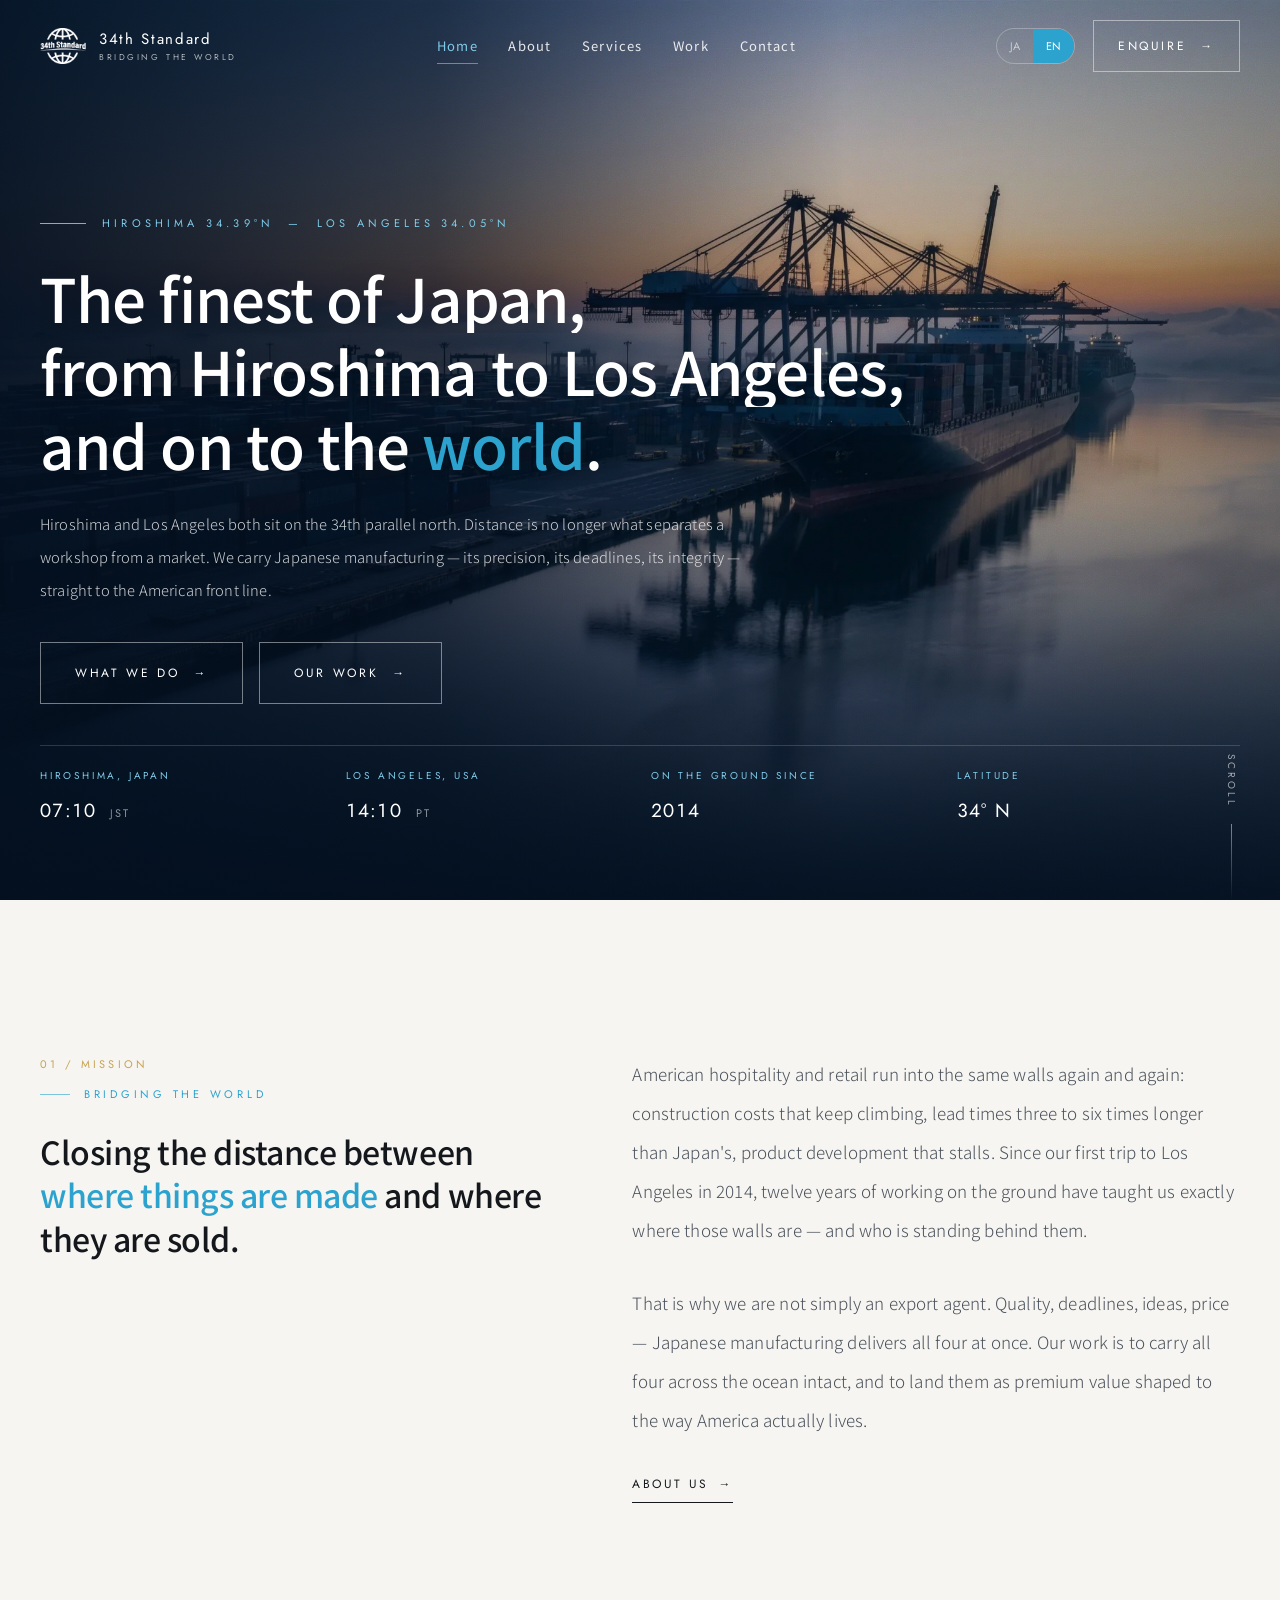
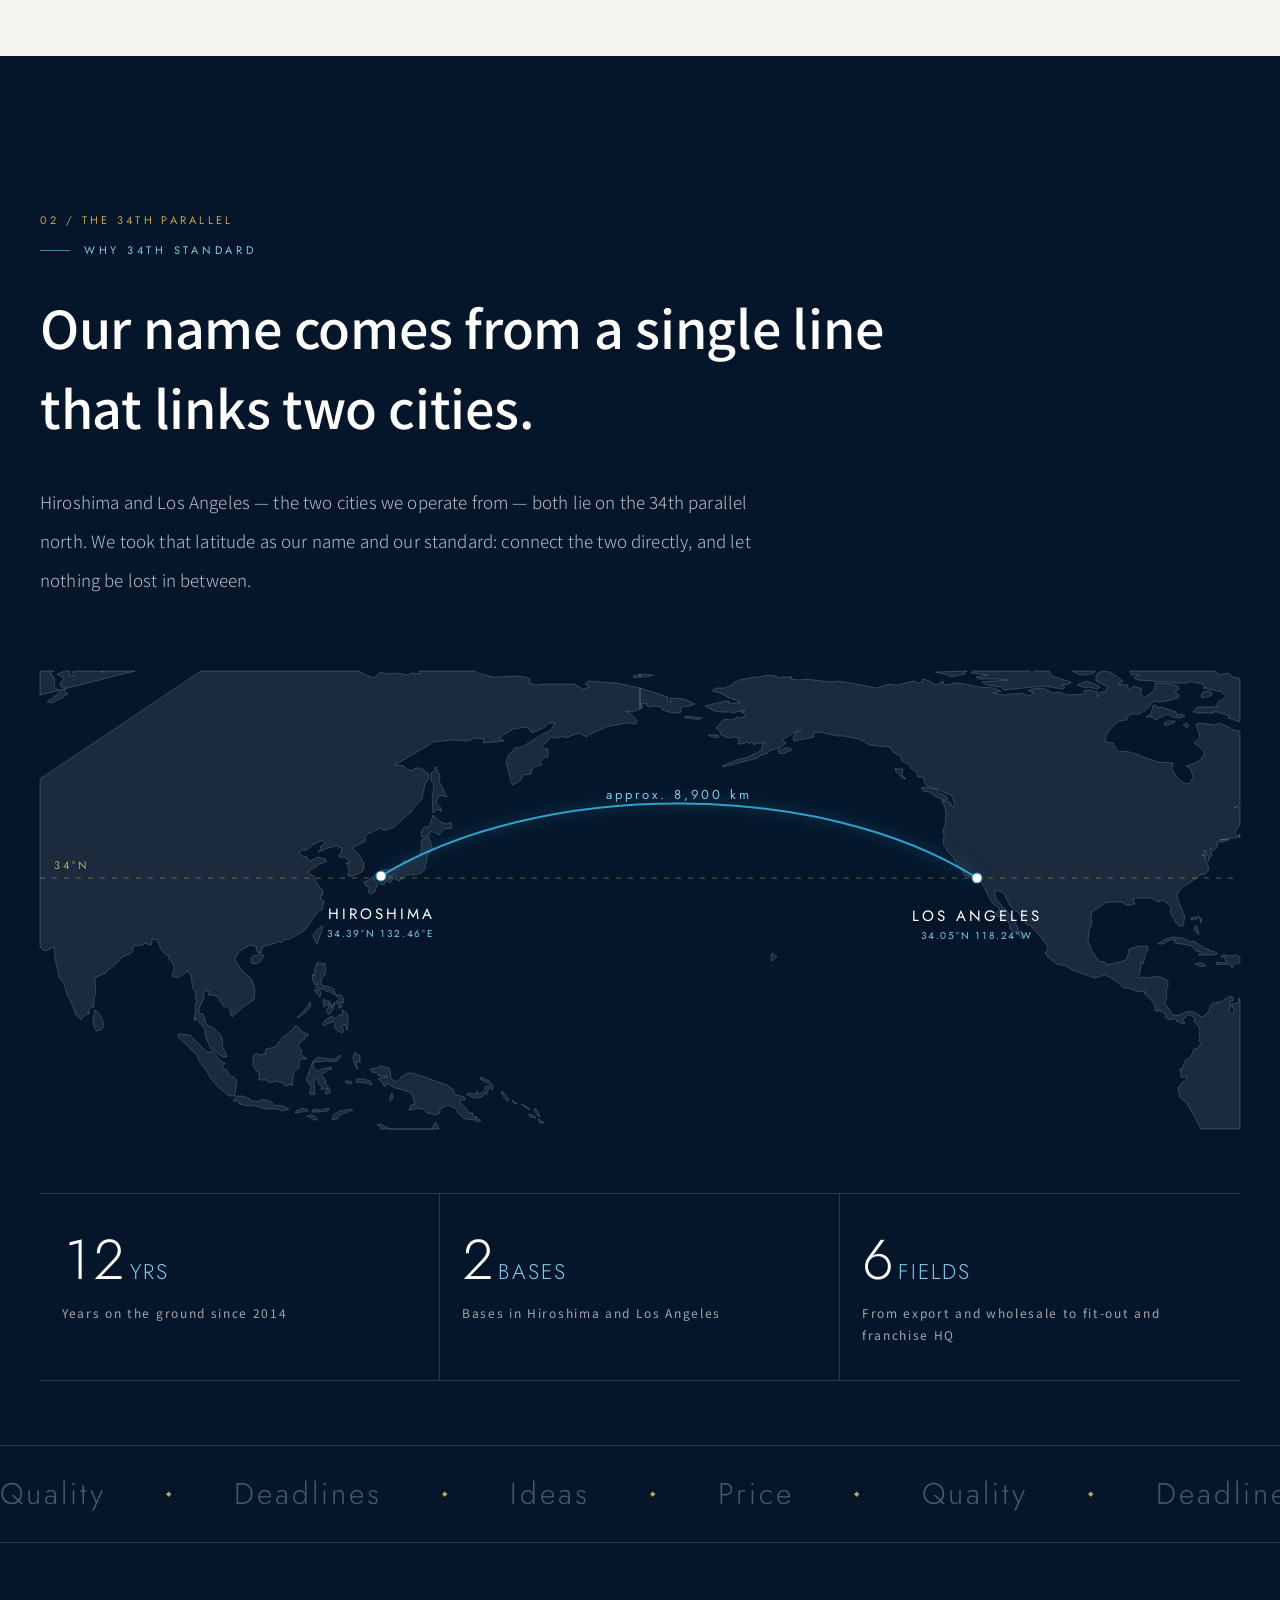
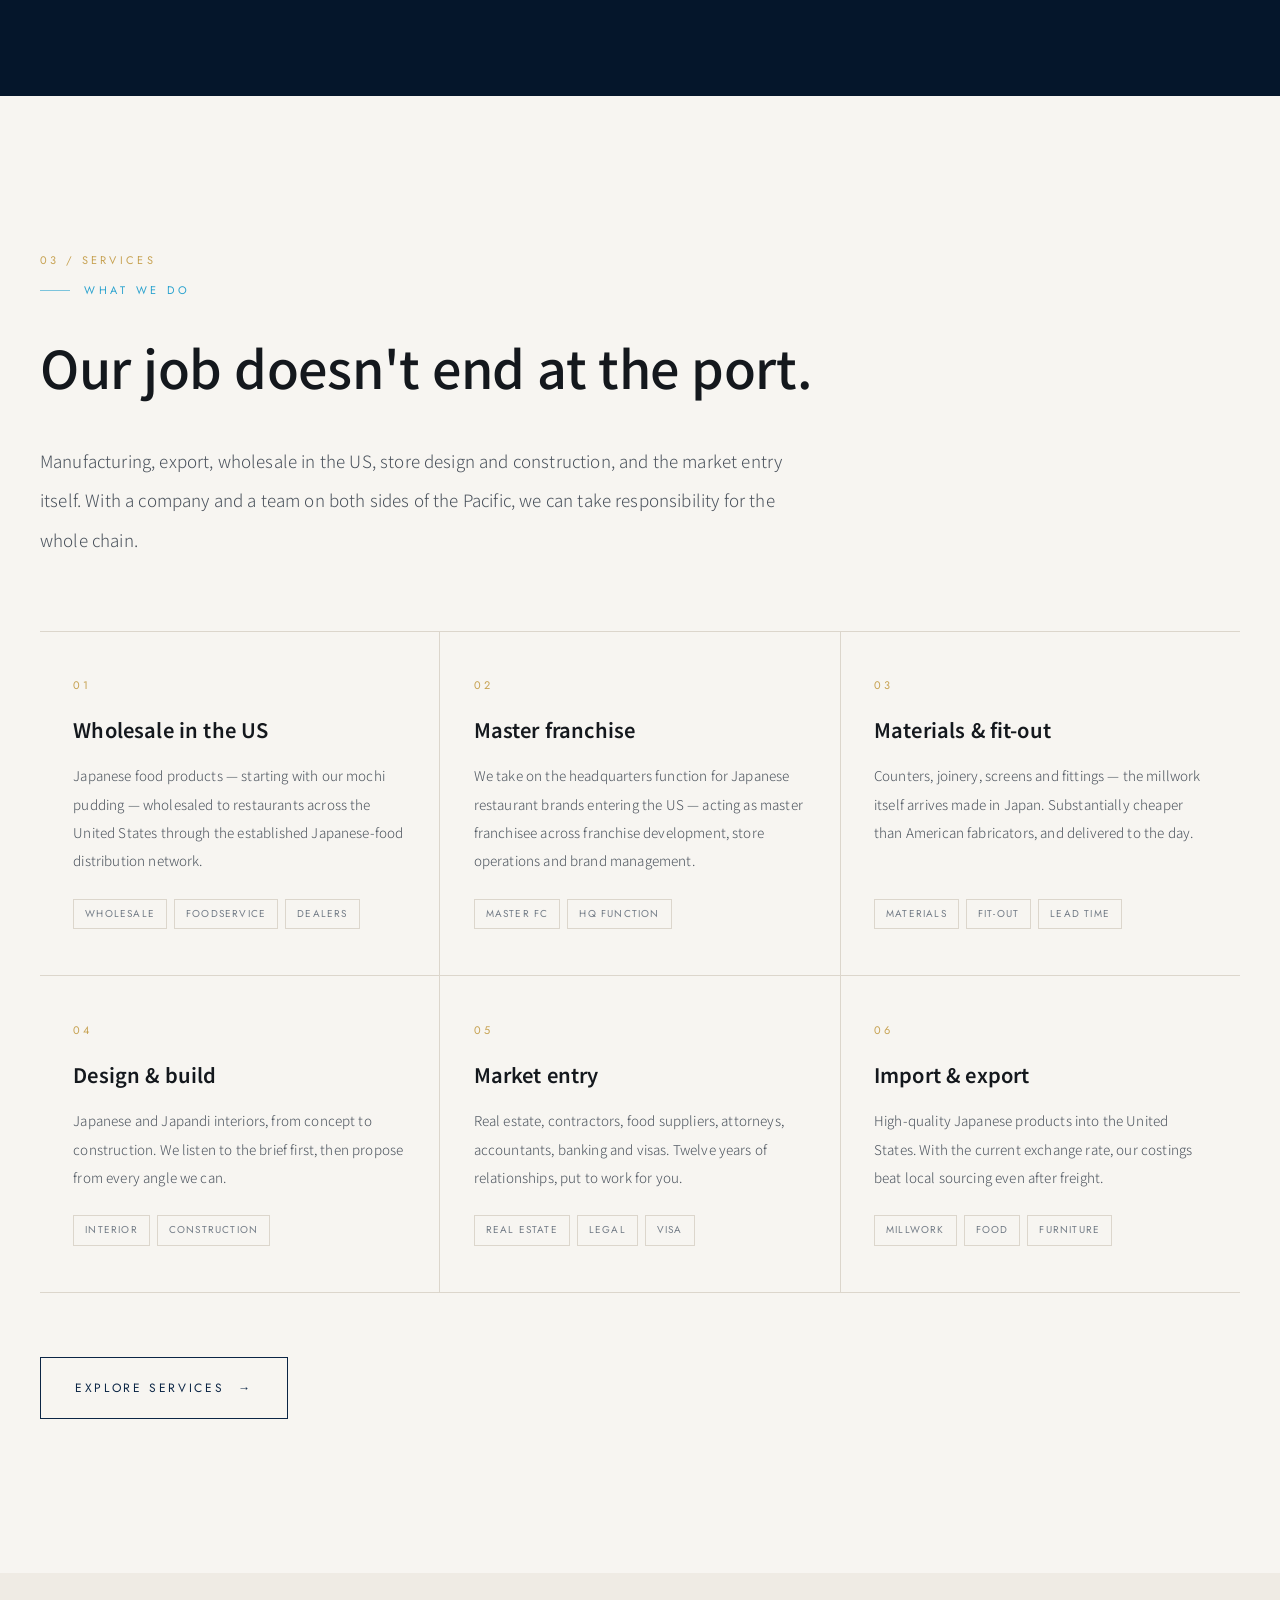
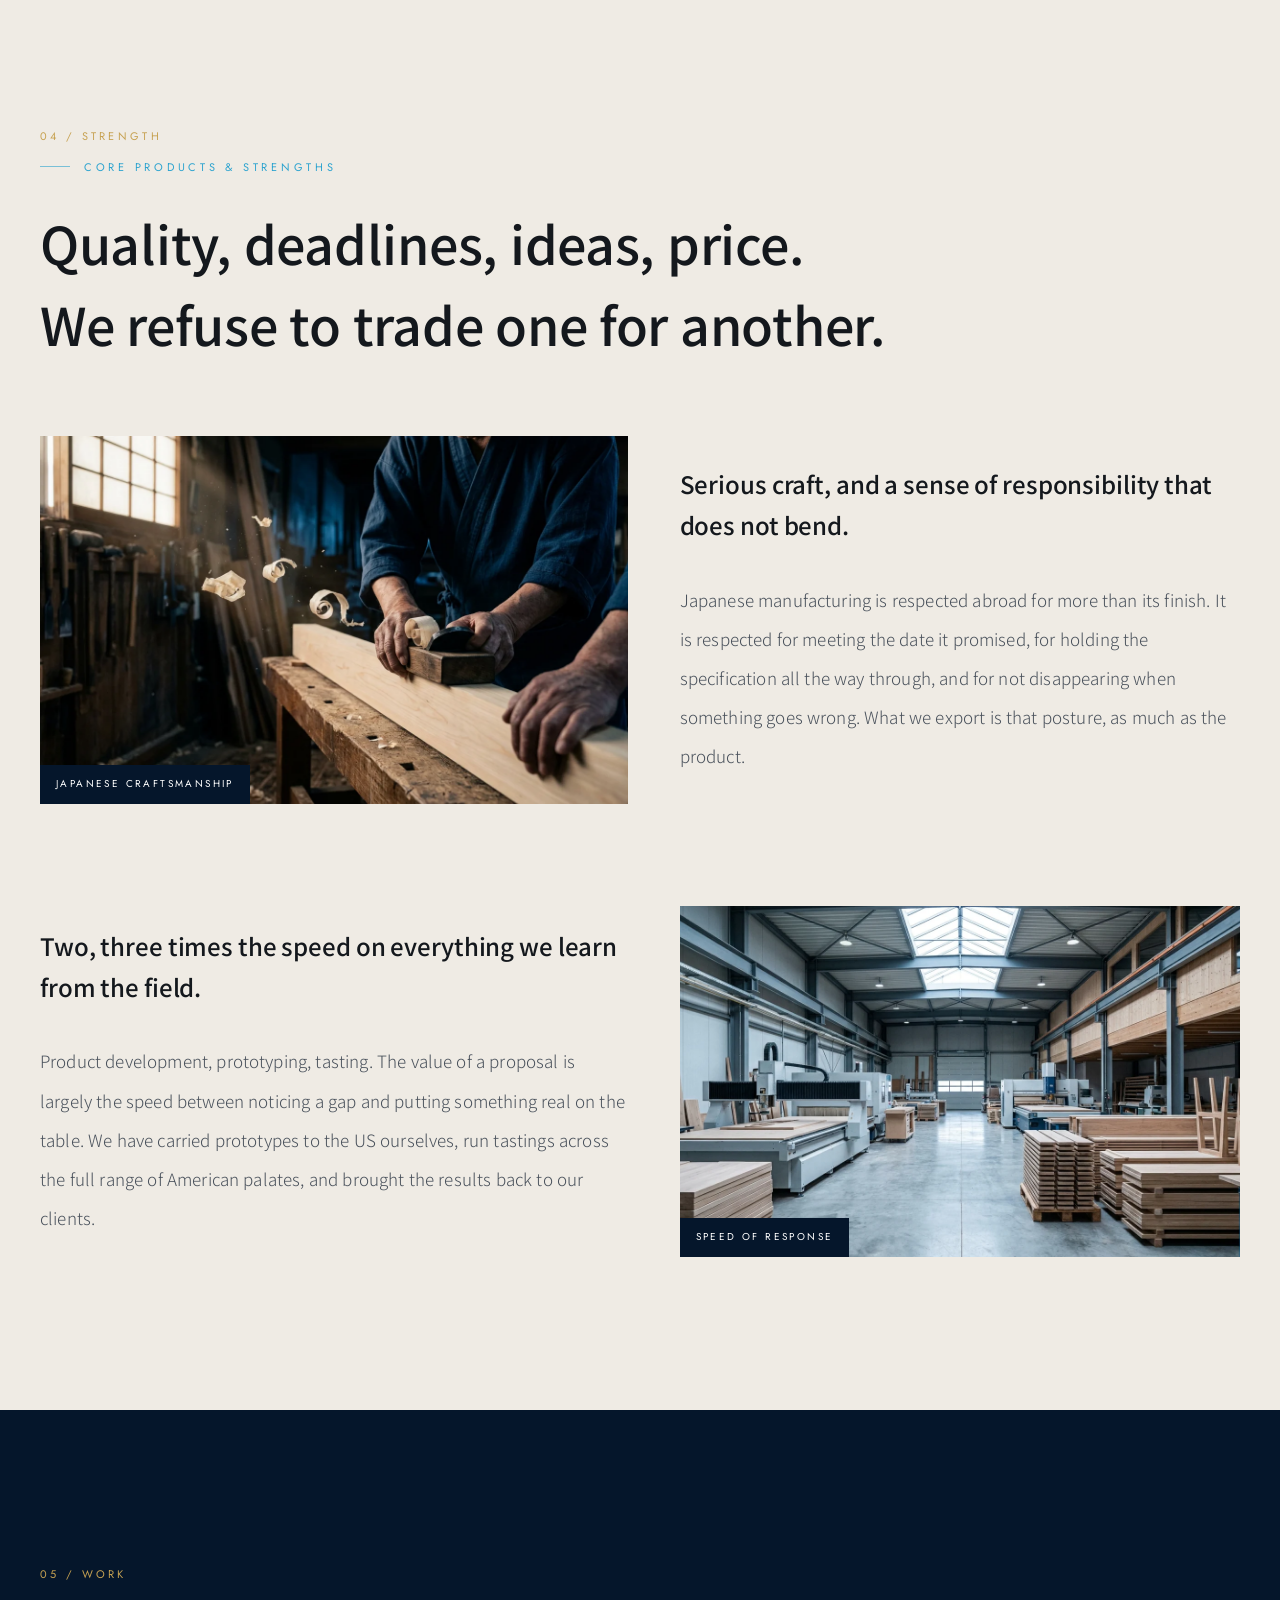
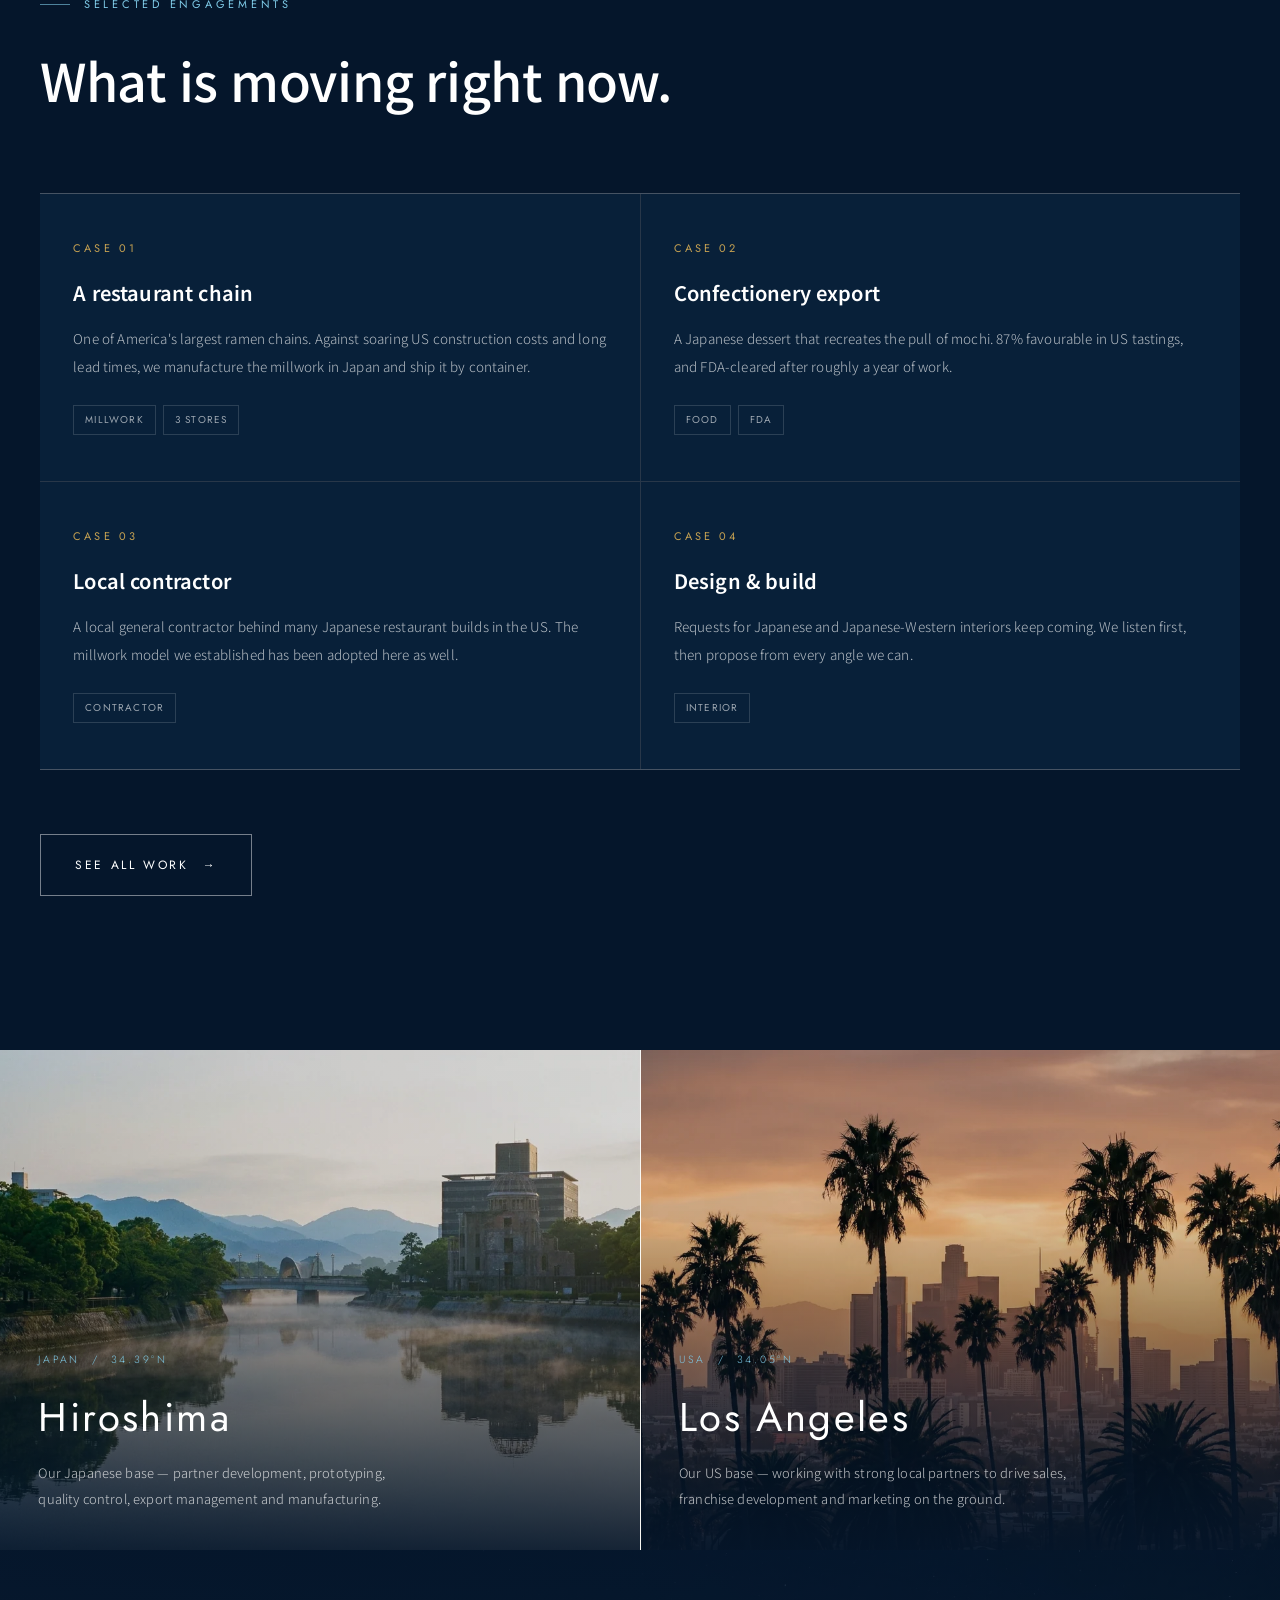
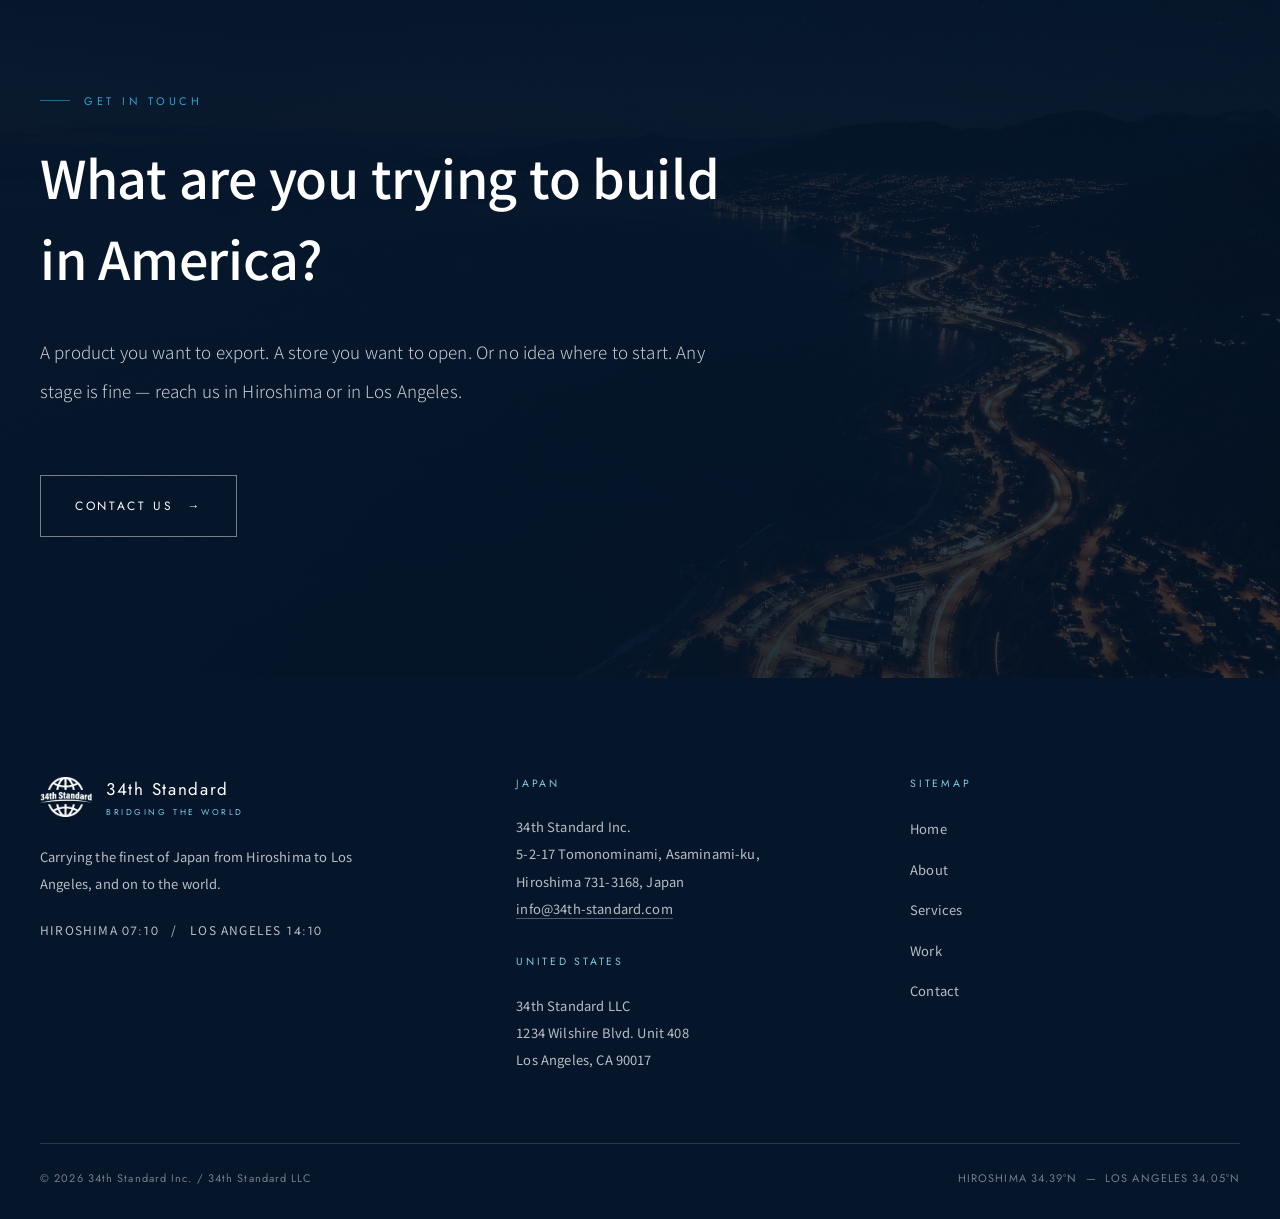
==== commit b245f4a3: "事業の並び順を主力から順に組み替え 01 米国での卸売 / 02 マスターフランチャイズ / 03 建築資材の輸出・現地施工 / 04 店舗デザイン・施工 / 05 進出コンサルティング / 06 日" ====
--- a/index.html
+++ b/index.html
@@ -1,7 +1,7 @@
 <meta charset="utf-8">
 <meta name="viewport" content="width=device-width, initial-scale=1, viewport-fit=cover">
 <title>株式会社34th Standard｜日本の最高品質を、広島からロサンゼルス、そして世界へ</title>
-<meta name="description" content="株式会社34th Standardは、広島とロサンゼルスを拠点に日米間の高品質プロダクトの輸出入、米国での卸売、店舗デザイン・施工、進出コンサルティング、マスターフランチャイズ、建築資材の輸出と現地施工を行う日米ブリッジカンパニーです。">
+<meta name="description" content="株式会社34th Standardは、広島とロサンゼルスを拠点に、米国での卸売、マスターフランチャイズ、建築資材の輸出と現地施工、店舗デザイン・施工、進出コンサルティング、日米間の輸出入を行う日米ブリッジカンパニーです。">
 <meta name="theme-color" content="#05162B">
 <link rel="canonical" href="https://kento-umapro.github.io/34th-standard/">
 <link rel="icon" href="assets/img/favicon.png">
@@ -31,7 +31,7 @@
   "url": "https://kento-umapro.github.io/34th-standard/",
   "logo": "https://kento-umapro.github.io/34th-standard/assets/img/logo.png",
   "slogan": "BRIDGING THE WORLD",
-  "description": "日米間の高品質プロダクトの輸出入、米国の飲食店への卸売、店舗デザイン・施工、米国進出コンサルティング、マスターフランチャイズ、建築資材の輸出と現地施工。",
+  "description": "米国の飲食店への卸売、マスターフランチャイズ・米国本部機能、建築資材の輸出と現地施工、店舗デザイン・施工、米国進出コンサルティング、日米間の輸出入。",
   "foundingLocation": { "@type": "Place", "name": "広島県広島市" },
   "address": {
     "@type": "PostalAddress",
@@ -61,8 +61,8 @@
 <body
   data-title-ja="株式会社34th Standard｜日本の最高品質を、広島からロサンゼルス、そして世界へ"
   data-title-en="34th Standard Inc.｜Bridging Japanese quality to the American market"
-  data-desc-ja="株式会社34th Standardは、広島とロサンゼルスを拠点に日米間の高品質プロダクトの輸出入、米国での卸売、店舗デザイン・施工、進出コンサルティング、マスターフランチャイズ、建築資材の輸出と現地施工を行う日米ブリッジカンパニーです。"
-  data-desc-en="34th Standard connects Hiroshima and Los Angeles — export, wholesale to US restaurants, restaurant design and build, market entry consulting, master franchise, and building-material export with on-site fit-out.">
+  data-desc-ja="株式会社34th Standardは、広島とロサンゼルスを拠点に、米国での卸売、マスターフランチャイズ、建築資材の輸出と現地施工、店舗デザイン・施工、進出コンサルティング、日米間の輸出入を行う日米ブリッジカンパニーです。"
+  data-desc-en="34th Standard connects Hiroshima and Los Angeles — wholesale to US restaurants, master franchise, building-material export with on-site fit-out, restaurant design and build, market entry consulting, and import/export.">
 
 <div class="loader" aria-hidden="true">
   <div class="center">
@@ -325,57 +325,57 @@
     <ul class="cards cards--3 rv">
       <li class="card">
         <span class="card__n">01</span>
+        <h3 class="card__ttl"><span class="ja-only">米国での卸売</span><span class="en-only">Wholesale in the US</span></h3>
+        <p class="card__tx">
+          <span class="ja-only">「おもちのプリン」をはじめとする日本の食品を、アメリカの飲食店へ卸します。日本食メインのディーラー網を通じて、現地レストランのメニューに載せるところまでを担います。</span>
+          <span class="en-only">Japanese food products — starting with our mochi pudding — wholesaled to restaurants across the United States through the established Japanese-food distribution network.</span>
+        </p>
+        <div class="card__tags"><span>WHOLESALE</span><span>FOODSERVICE</span><span>DEALERS</span></div>
+      </li>
+      <li class="card">
+        <span class="card__n">02</span>
+        <h3 class="card__ttl"><span class="ja-only">マスターフランチャイズ</span><span class="en-only">Master franchise</span></h3>
+        <p class="card__tx">
+          <span class="ja-only">日本の飲食企業がアメリカへ出店する際の、本部機能をお引き受けします。マスターフランチャイジーとして加盟開発から店舗運営、ブランド管理までを現地で担います。</span>
+          <span class="en-only">We take on the headquarters function for Japanese restaurant brands entering the US — acting as master franchisee across franchise development, store operations and brand management.</span>
+        </p>
+        <div class="card__tags"><span>MASTER FC</span><span>HQ FUNCTION</span></div>
+      </li>
+      <li class="card">
+        <span class="card__n">03</span>
+        <h3 class="card__ttl"><span class="ja-only">建築資材の輸出・現地施工</span><span class="en-only">Materials &amp; fit-out</span></h3>
+        <p class="card__tx">
+          <span class="ja-only">カウンター、造作家具、格子や建具といったミルワークを、日本製のままアメリカの店舗にお届けできます。現地の製作会社より圧倒的に安く、納期は1日単位で守れます。</span>
+          <span class="en-only">Counters, joinery, screens and fittings — the millwork itself arrives made in Japan. Substantially cheaper than American fabricators, and delivered to the day.</span>
+        </p>
+        <div class="card__tags"><span>MATERIALS</span><span>FIT-OUT</span><span>LEAD TIME</span></div>
+      </li>
+      <li class="card">
+        <span class="card__n">04</span>
+        <h3 class="card__ttl"><span class="ja-only">店舗デザイン・施工</span><span class="en-only">Design &amp; build</span></h3>
+        <p class="card__tx">
+          <span class="ja-only">和風・和洋折衷の店舗デザインから施工まで。お客様のご要望を伺いながら、あらゆる角度のテイストをご提案します。</span>
+          <span class="en-only">Japanese and Japandi interiors, from concept to construction. We listen to the brief first, then propose from every angle we can.</span>
+        </p>
+        <div class="card__tags"><span>INTERIOR</span><span>CONSTRUCTION</span></div>
+      </li>
+      <li class="card">
+        <span class="card__n">05</span>
+        <h3 class="card__ttl"><span class="ja-only">進出コンサルティング</span><span class="en-only">Market entry</span></h3>
+        <p class="card__tx">
+          <span class="ja-only">不動産・ゼネコン・食材業者・弁護士・会計士・銀行・VISA関連まで。12年で築いた人脈を、そのままお使いいただけます。</span>
+          <span class="en-only">Real estate, contractors, food suppliers, attorneys, accountants, banking and visas. Twelve years of relationships, put to work for you.</span>
+        </p>
+        <div class="card__tags"><span>REAL ESTATE</span><span>LEGAL</span><span>VISA</span></div>
+      </li>
+      <li class="card">
+        <span class="card__n">06</span>
         <h3 class="card__ttl"><span class="ja-only">日米間の輸出入</span><span class="en-only">Import &amp; export</span></h3>
         <p class="card__tx">
           <span class="ja-only">高品質な日本製プロダクトを米国へ。円安環境を活かし、輸出送料を含めても現地手配よりコストメリットが出る構成を設計します。</span>
           <span class="en-only">High-quality Japanese products into the United States. With the current exchange rate, our costings beat local sourcing even after freight.</span>
         </p>
         <div class="card__tags"><span>MILLWORK</span><span>FOOD</span><span>FURNITURE</span></div>
-      </li>
-      <li class="card">
-        <span class="card__n">02</span>
-        <h3 class="card__ttl"><span class="ja-only">米国での卸売</span><span class="en-only">Wholesale in the US</span></h3>
-        <p class="card__tx">
-          <span class="ja-only">「おもちのプリン」をはじめとする日本の食品を、アメリカの飲食店へ卸します。日本食メインのディーラー網を通じて、現地レストランのメニューに載せるところまでを担います。</span>
-          <span class="en-only">Japanese food products — starting with our mochi pudding — wholesaled to restaurants across the United States through the established Japanese-food distribution network.</span>
-        </p>
-        <div class="card__tags"><span>WHOLESALE</span><span>FOODSERVICE</span><span>DEALERS</span></div>
-      </li>
-      <li class="card">
-        <span class="card__n">03</span>
-        <h3 class="card__ttl"><span class="ja-only">店舗デザイン・施工</span><span class="en-only">Design &amp; build</span></h3>
-        <p class="card__tx">
-          <span class="ja-only">和風・和洋折衷の店舗デザインから施工まで。お客様のご要望を伺いながら、あらゆる角度のテイストをご提案します。</span>
-          <span class="en-only">Japanese and Japandi interiors, from concept to construction. We listen to the brief first, then propose from every angle we can.</span>
-        </p>
-        <div class="card__tags"><span>INTERIOR</span><span>CONSTRUCTION</span></div>
-      </li>
-      <li class="card">
-        <span class="card__n">04</span>
-        <h3 class="card__ttl"><span class="ja-only">進出コンサルティング</span><span class="en-only">Market entry</span></h3>
-        <p class="card__tx">
-          <span class="ja-only">不動産・ゼネコン・食材業者・弁護士・会計士・銀行・VISA関連まで。12年で築いた人脈を、そのままお使いいただけます。</span>
-          <span class="en-only">Real estate, contractors, food suppliers, attorneys, accountants, banking and visas. Twelve years of relationships, put to work for you.</span>
-        </p>
-        <div class="card__tags"><span>REAL ESTATE</span><span>LEGAL</span><span>VISA</span></div>
-      </li>
-      <li class="card">
-        <span class="card__n">05</span>
-        <h3 class="card__ttl"><span class="ja-only">マスターフランチャイズ</span><span class="en-only">Master franchise</span></h3>
-        <p class="card__tx">
-          <span class="ja-only">日本の飲食企業がアメリカへ出店する際の、本部機能をお引き受けします。マスターフランチャイジーとして加盟開発から店舗運営、ブランド管理までを現地で担います。</span>
-          <span class="en-only">We take on the headquarters function for Japanese restaurant brands entering the US — acting as master franchisee across franchise development, store operations and brand management.</span>
-        </p>
-        <div class="card__tags"><span>MASTER FC</span><span>HQ FUNCTION</span></div>
-      </li>
-      <li class="card">
-        <span class="card__n">06</span>
-        <h3 class="card__ttl"><span class="ja-only">建築資材の輸出・現地施工</span><span class="en-only">Materials &amp; fit-out</span></h3>
-        <p class="card__tx">
-          <span class="ja-only">カウンター、造作家具、格子や建具といったミルワークを、日本製のままアメリカの店舗にお届けできます。現地の製作会社より圧倒的に安く、納期は1日単位で守れます。</span>
-          <span class="en-only">Counters, joinery, screens and fittings — the millwork itself arrives made in Japan. Substantially cheaper than American fabricators, and delivered to the day.</span>
-        </p>
-        <div class="card__tags"><span>MATERIALS</span><span>FIT-OUT</span><span>LEAD TIME</span></div>
       </li>
     </ul>
 
@@ -451,7 +451,7 @@
     <div class="cards rv" style="background:var(--line-dark);border-color:var(--line-dark)">
       <a class="card" href="works.html#chain" style="background:var(--navy-850);color:#fff">
         <span class="card__n">CASE 01</span>
-        <h3 class="card__ttl"><span class="ja-only">同チェーン（the ramen chain）様</span><span class="en-only">A major US ramen chain</span></h3>
+        <h3 class="card__ttl"><span class="ja-only">レストランチェーン様</span><span class="en-only">A restaurant chain</span></h3>
         <p class="card__tx" style="color:rgba(255,255,255,.7)">
           <span class="ja-only">全米最大級のラーメンチェーン。米国の高騰する工事費と長い納期に対し、ミルワークを日本で製造しコンテナ輸出。現地では短工期で組み上げます。</span>
           <span class="en-only">One of America's largest ramen chains. Against soaring US construction costs and long lead times, we manufacture the millwork in Japan and ship it by container.</span>
@@ -564,7 +564,7 @@
           <span><b>34th Standard</b><small>BRIDGING THE WORLD</small></span>
         </div>
         <p style="font-size:13px;line-height:2.1;max-width:26em">
-          <span class="ja-only">日本の最高品質を、広島からロサンゼルス、そして世界へ発信する。</span>
+          <span class="ja-only">日本の最高品質を、広島からロサンゼルス、<br>そして世界へ発信する。</span>
           <span class="en-only">Carrying the finest of Japan from Hiroshima to Los Angeles, and on to the world.</span>
         </p>
         <p style="margin-top:22px;font-size:12px;letter-spacing:.1em">
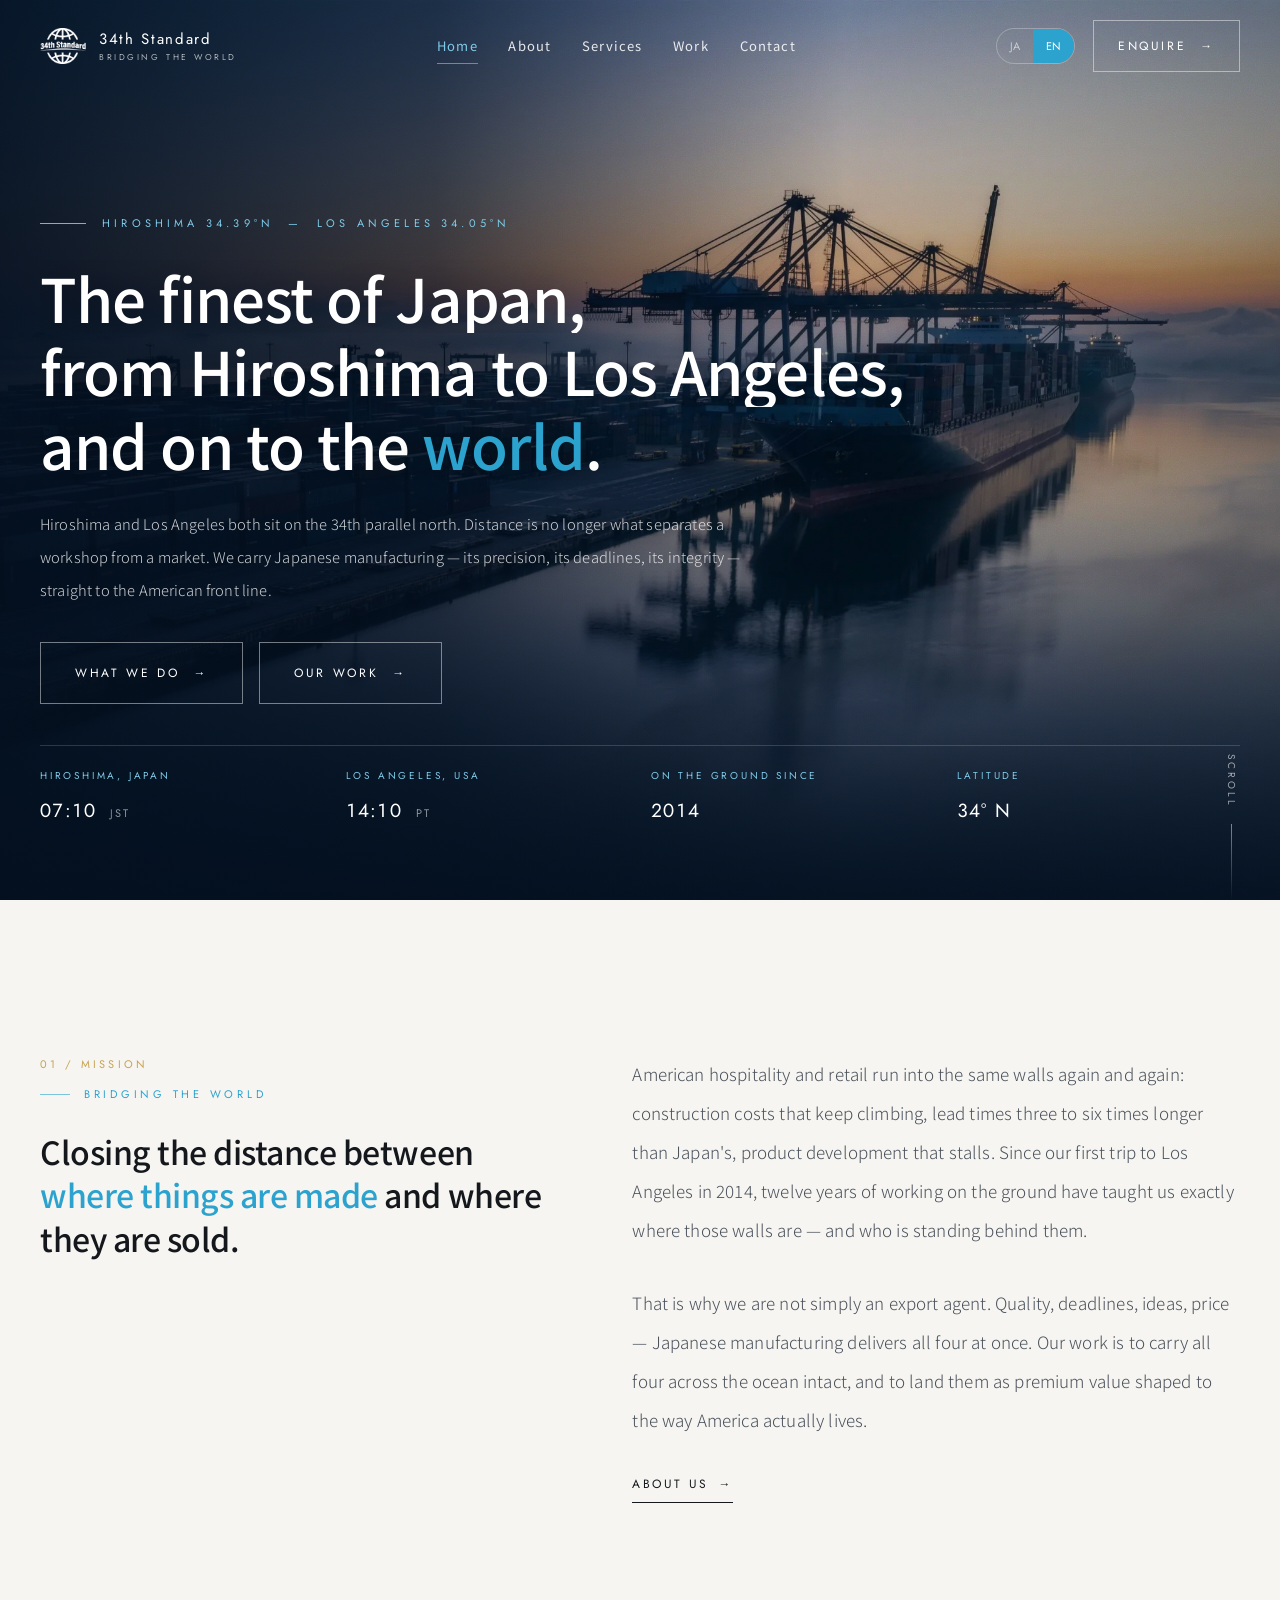
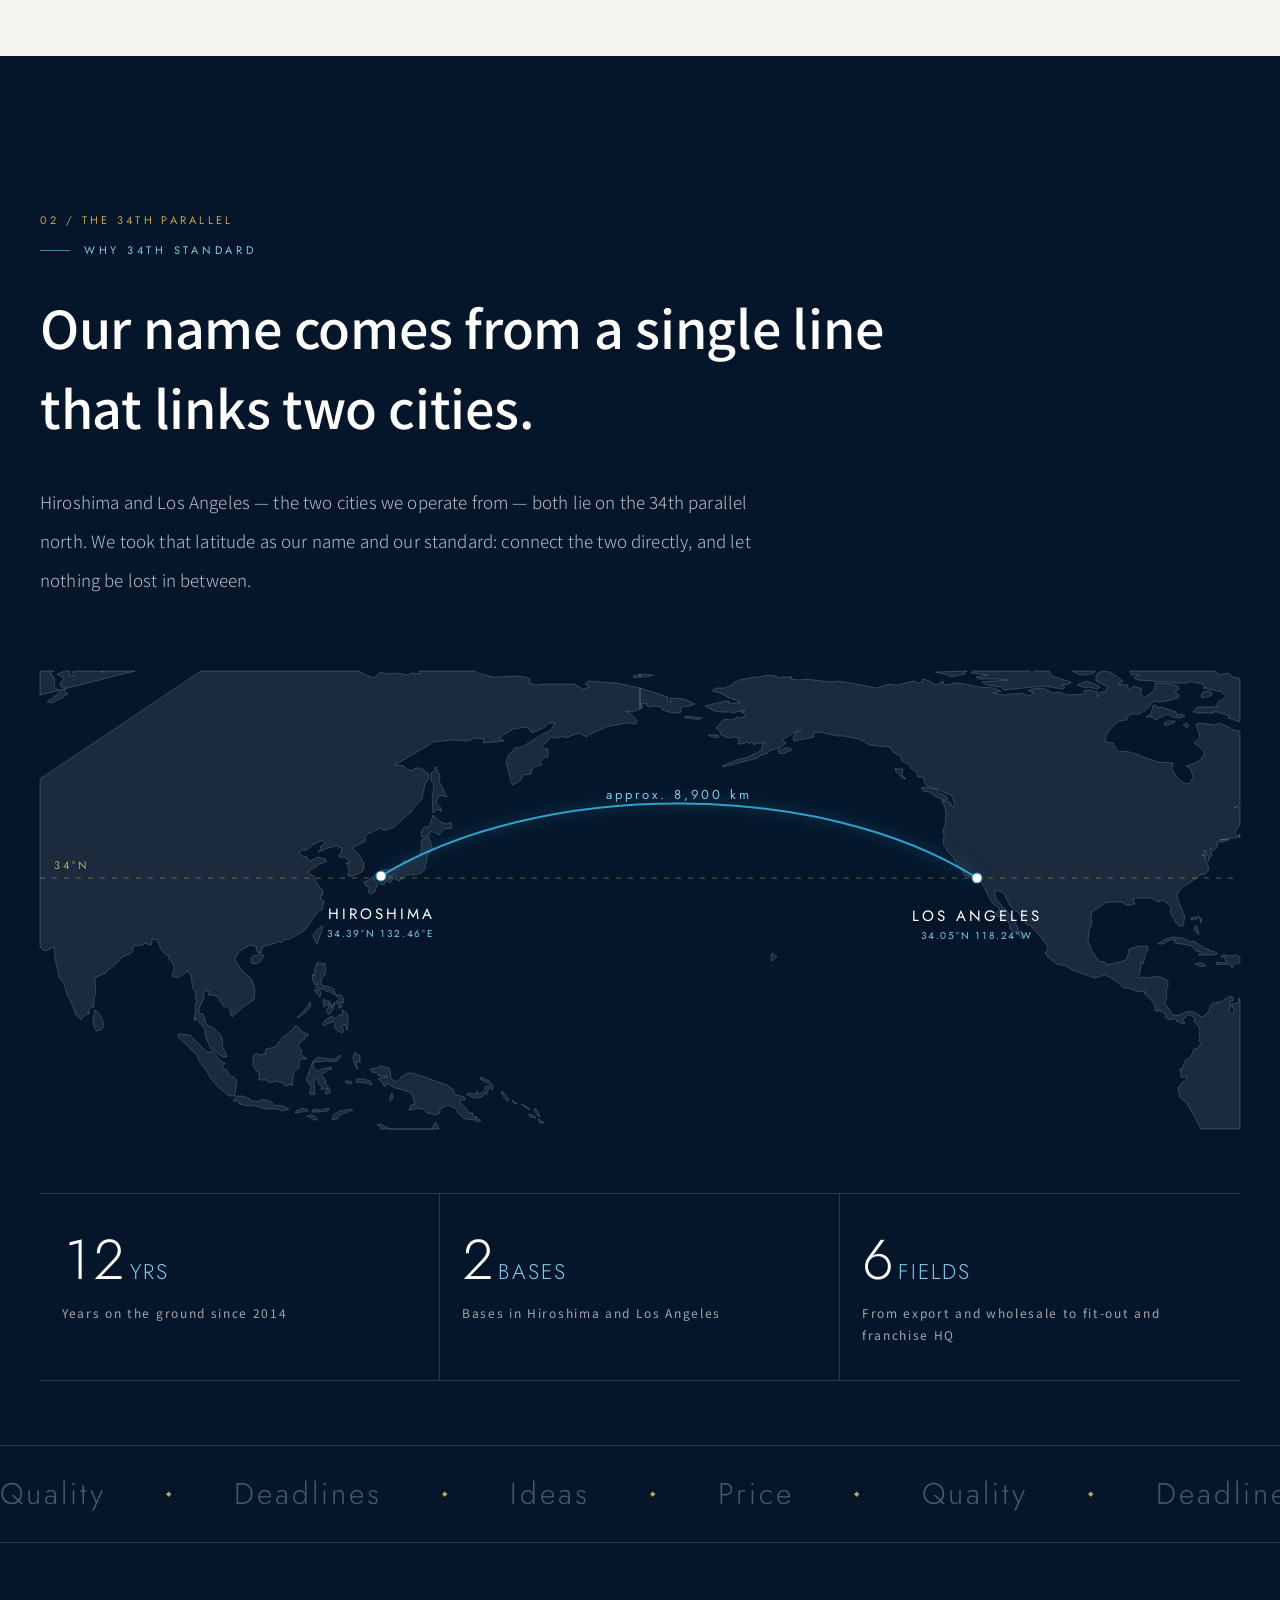
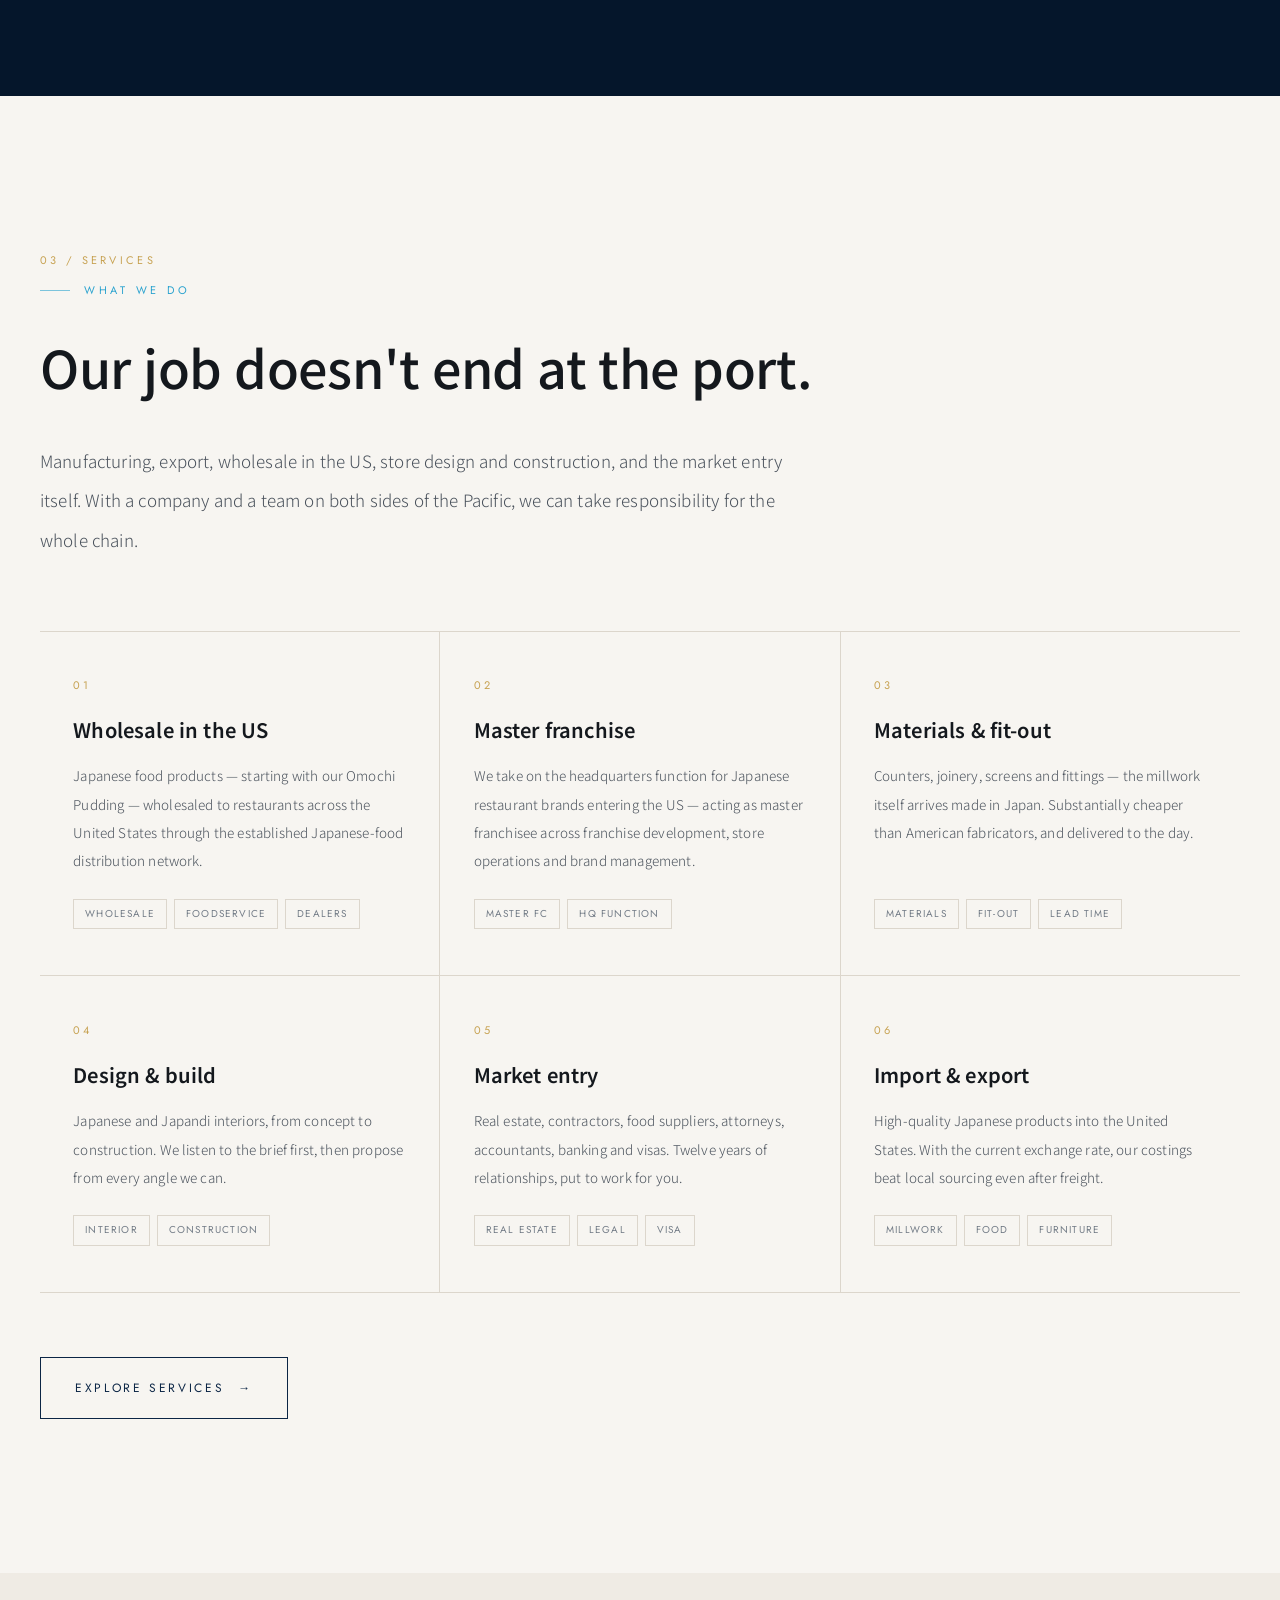
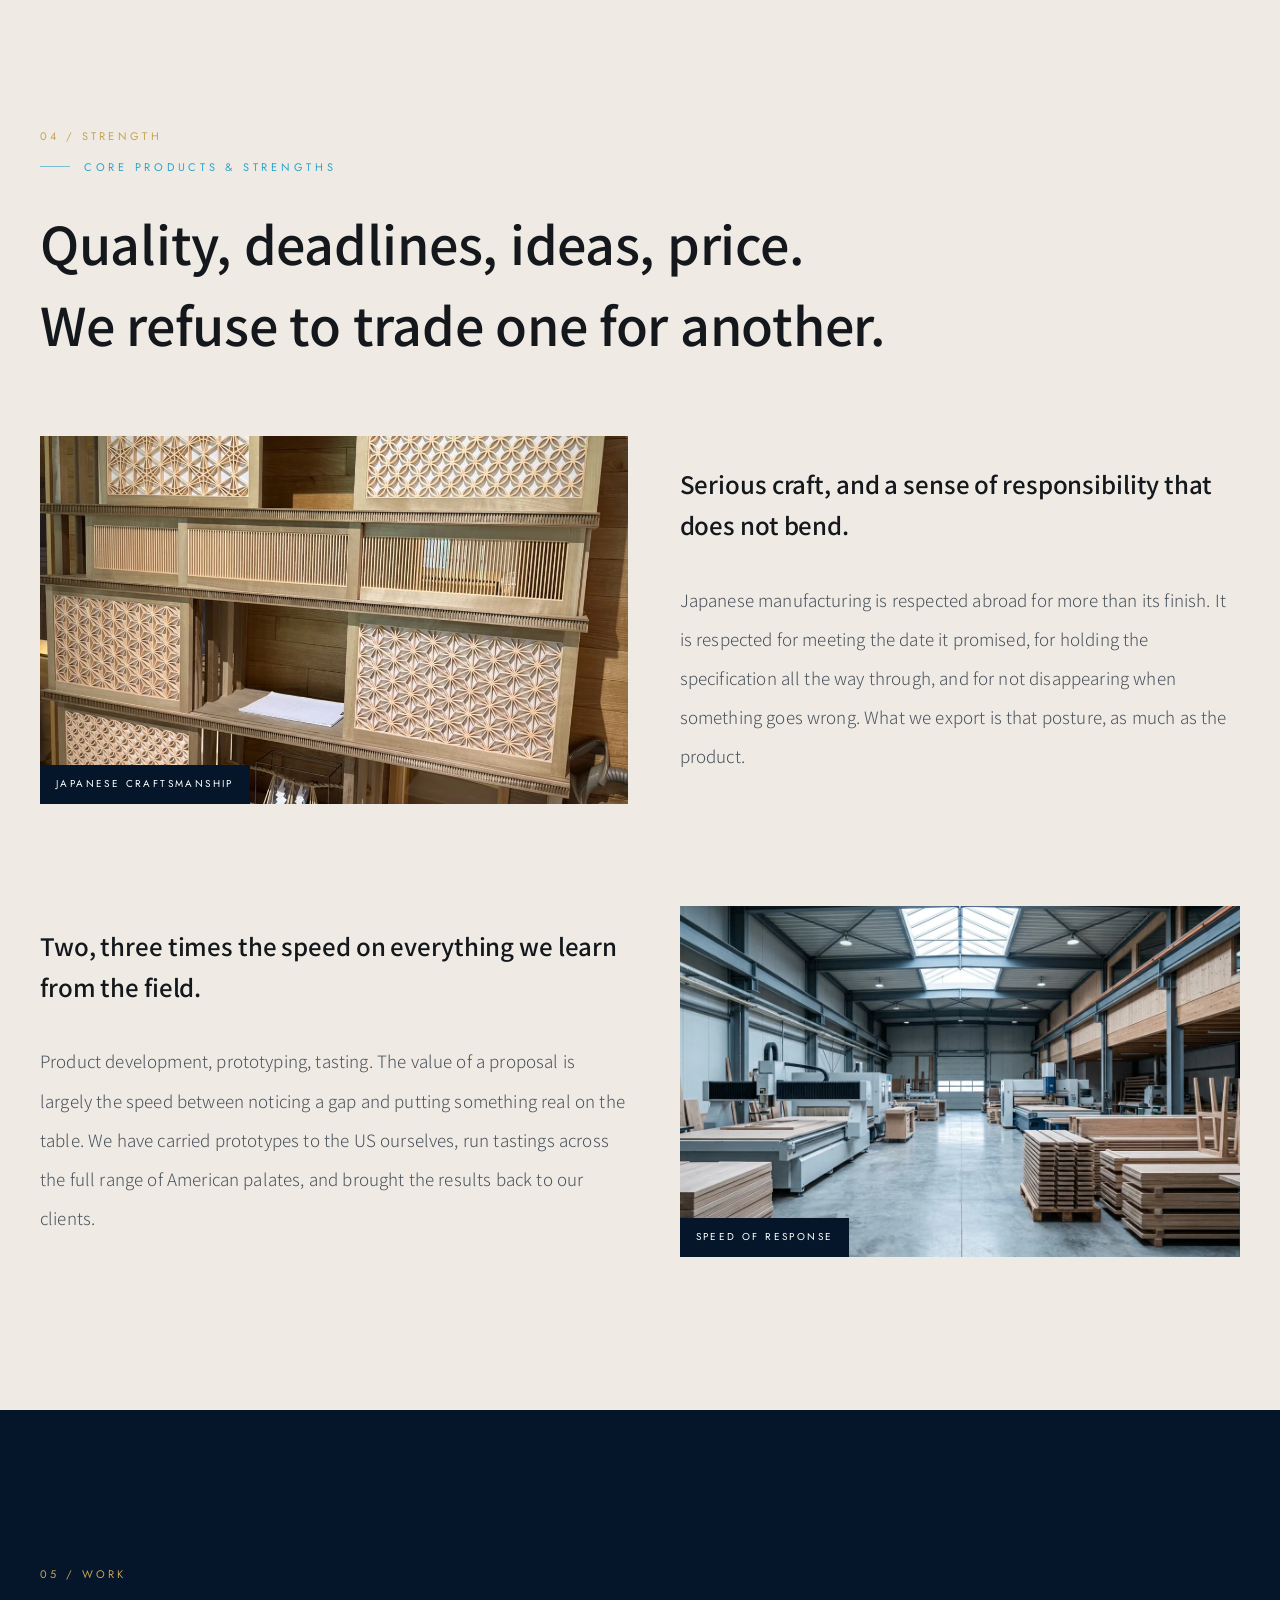
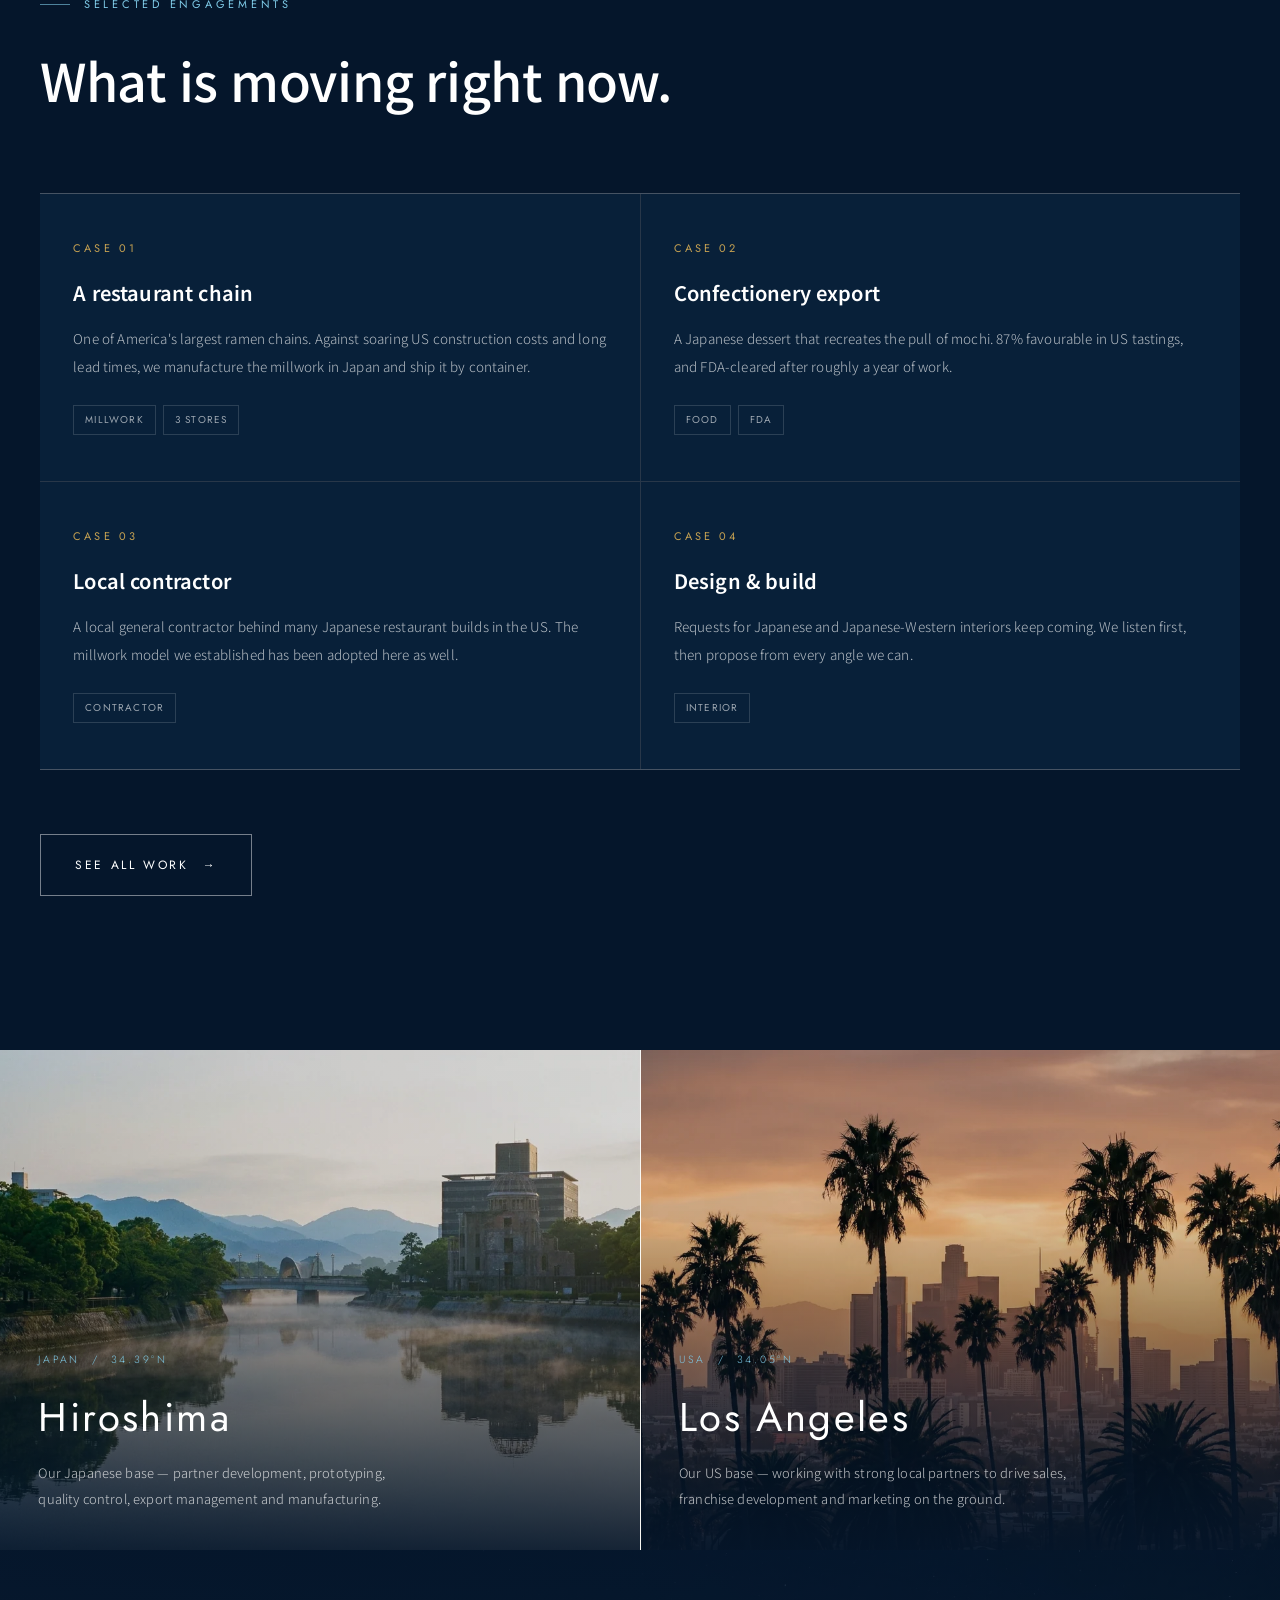
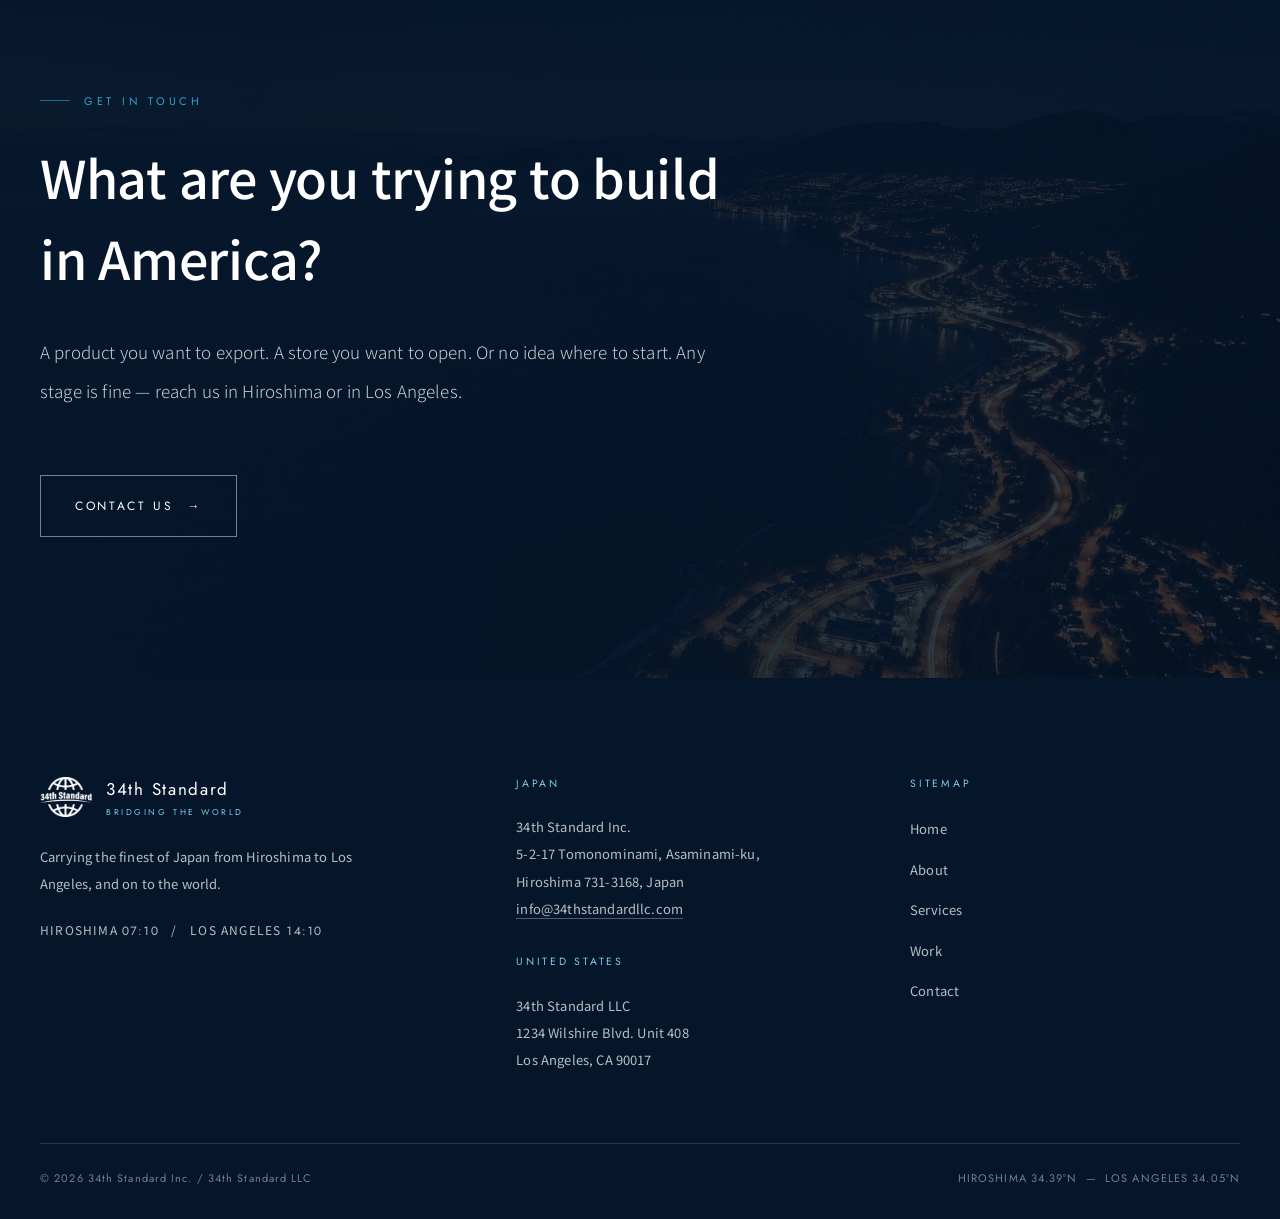
==== commit 02c08653: "正式なメールアドレス・住所に修正し、実物の写真に差し替え 会社案内リーフレット（front_side.pdf）記載の正式情報に統一。  - メールアドレスを info@34thstandardllc." ====
--- a/index.html
+++ b/index.html
@@ -38,11 +38,11 @@
     "postalCode": "731-3168",
     "addressRegion": "広島県",
     "addressLocality": "広島市安佐南区",
-    "streetAddress": "伴南5-2-17",
+    "streetAddress": "伴南5丁目2-17",
     "addressCountry": "JP"
   },
   "areaServed": ["JP", "US"],
-  "email": "info@34th-standard.com",
+  "email": "info@34thstandardllc.com",
   "subOrganization": {
     "@type": "Organization",
     "name": "34th Standard LLC",
@@ -327,8 +327,8 @@
         <span class="card__n">01</span>
         <h3 class="card__ttl"><span class="ja-only">米国での卸売</span><span class="en-only">Wholesale in the US</span></h3>
         <p class="card__tx">
-          <span class="ja-only">「おもちのプリン」をはじめとする日本の食品を、アメリカの飲食店へ卸します。日本食メインのディーラー網を通じて、現地レストランのメニューに載せるところまでを担います。</span>
-          <span class="en-only">Japanese food products — starting with our mochi pudding — wholesaled to restaurants across the United States through the established Japanese-food distribution network.</span>
+          <span class="ja-only">「お餅プリン」をはじめとする日本の食品を、アメリカの飲食店へ卸します。日本食メインのディーラー網を通じて、現地レストランのメニューに載せるところまでを担います。</span>
+          <span class="en-only">Japanese food products — starting with our Omochi Pudding — wholesaled to restaurants across the United States through the established Japanese-food distribution network.</span>
         </p>
         <div class="card__tags"><span>WHOLESALE</span><span>FOODSERVICE</span><span>DEALERS</span></div>
       </li>
@@ -402,7 +402,7 @@
 
     <div class="frow rv">
       <figure class="frow__fig">
-        <img src="assets/img/craft-hands.webp" alt="日本の木工所で手鉋をかける職人" loading="lazy" width="1376" height="768">
+        <img src="assets/img/kumiko-joinery.webp" alt="日本の職人が組み上げた組子の建具" loading="lazy" width="1108" height="1477">
         <figcaption class="frow__cap">JAPANESE CRAFTSMANSHIP</figcaption>
       </figure>
       <div>
@@ -577,9 +577,9 @@
       <div>
         <h4>Japan</h4>
         <address>
-          <span class="ja-only">株式会社34th Standard<br>〒731-3168<br>広島県広島市安佐南区伴南5-2-17<br></span>
+          <span class="ja-only">株式会社34th Standard<br>〒731-3168<br>広島県広島市安佐南区伴南5丁目2-17<br></span>
           <span class="en-only">34th Standard Inc.<br>5-2-17 Tomonominami, Asaminami-ku,<br>Hiroshima 731-3168, Japan</span>
-          <br><a href="mailto:info@34th-standard.com" style="border-bottom:1px solid rgba(255,255,255,.3)">info@34th-standard.com</a>
+          <br><a href="mailto:info@34thstandardllc.com" style="border-bottom:1px solid rgba(255,255,255,.3)">info@34thstandardllc.com</a>
         </address>
         <h4 style="margin-top:30px">United States</h4>
         <address>
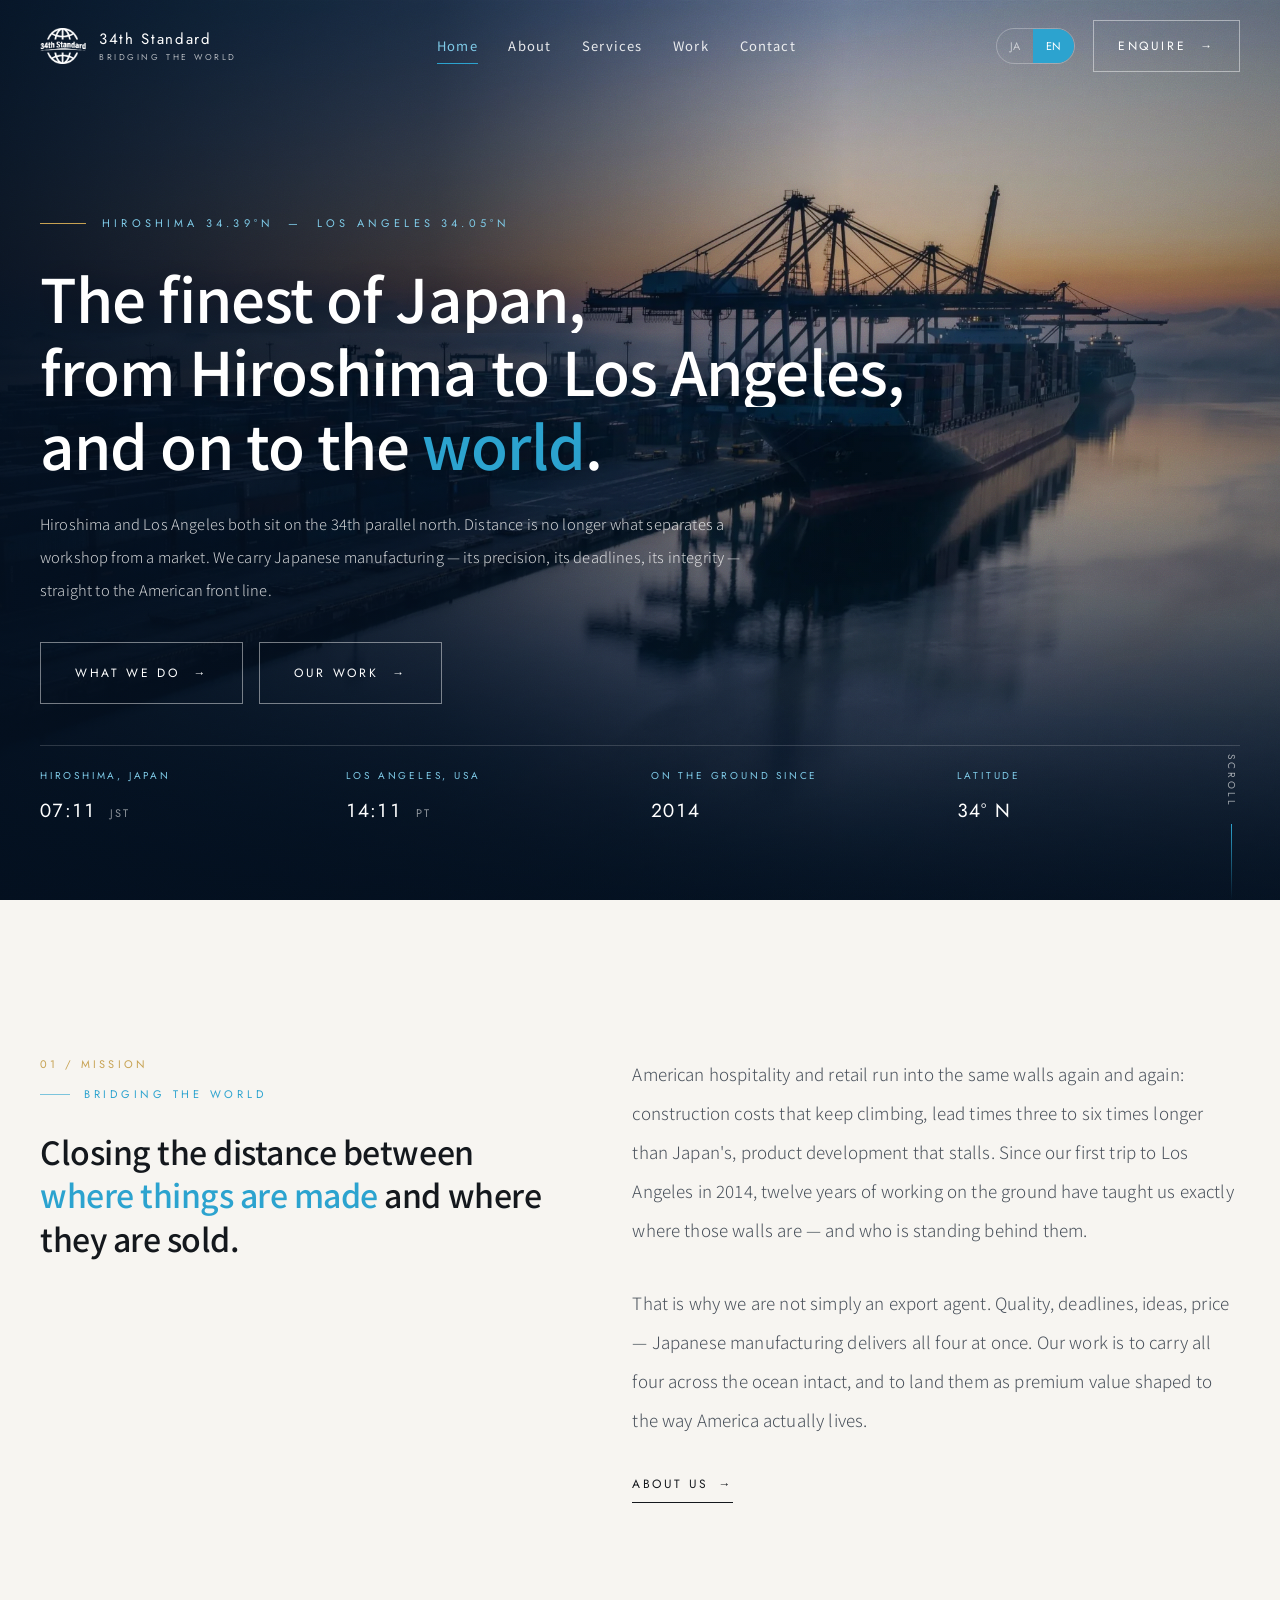
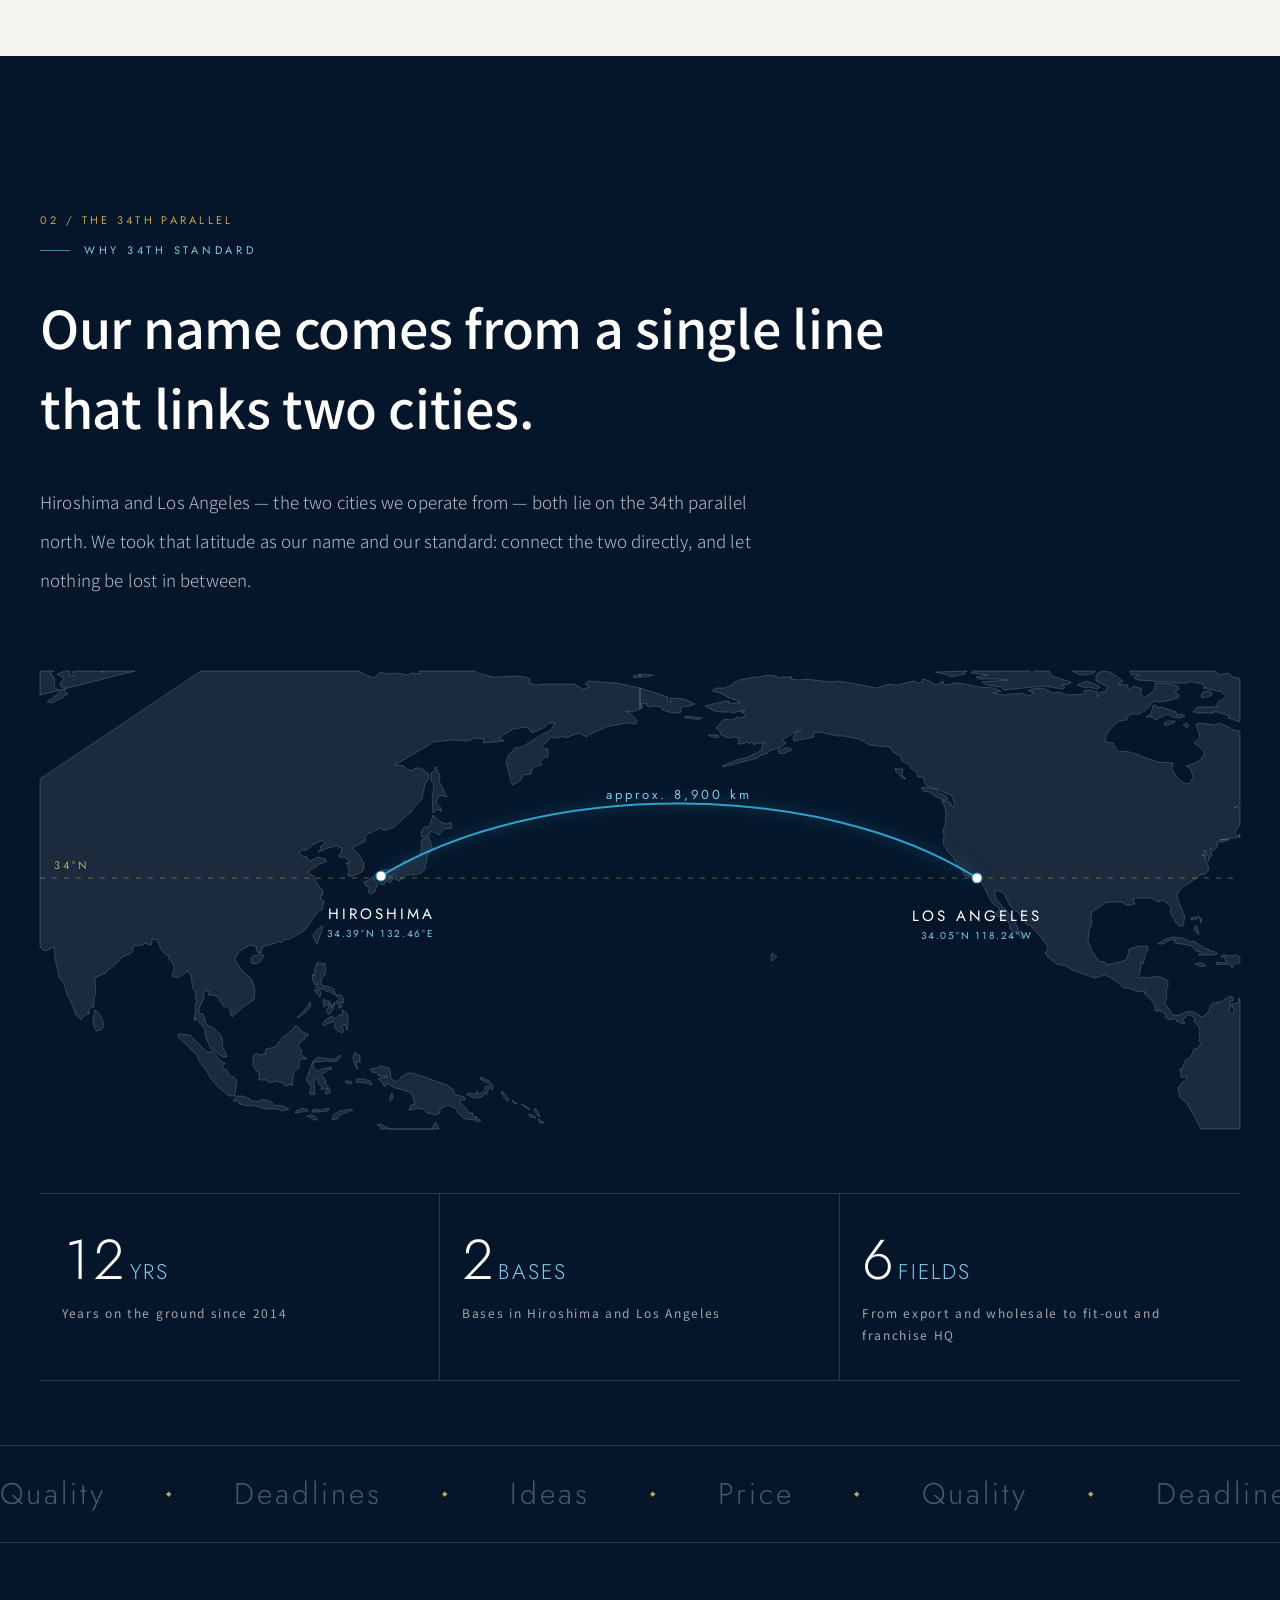
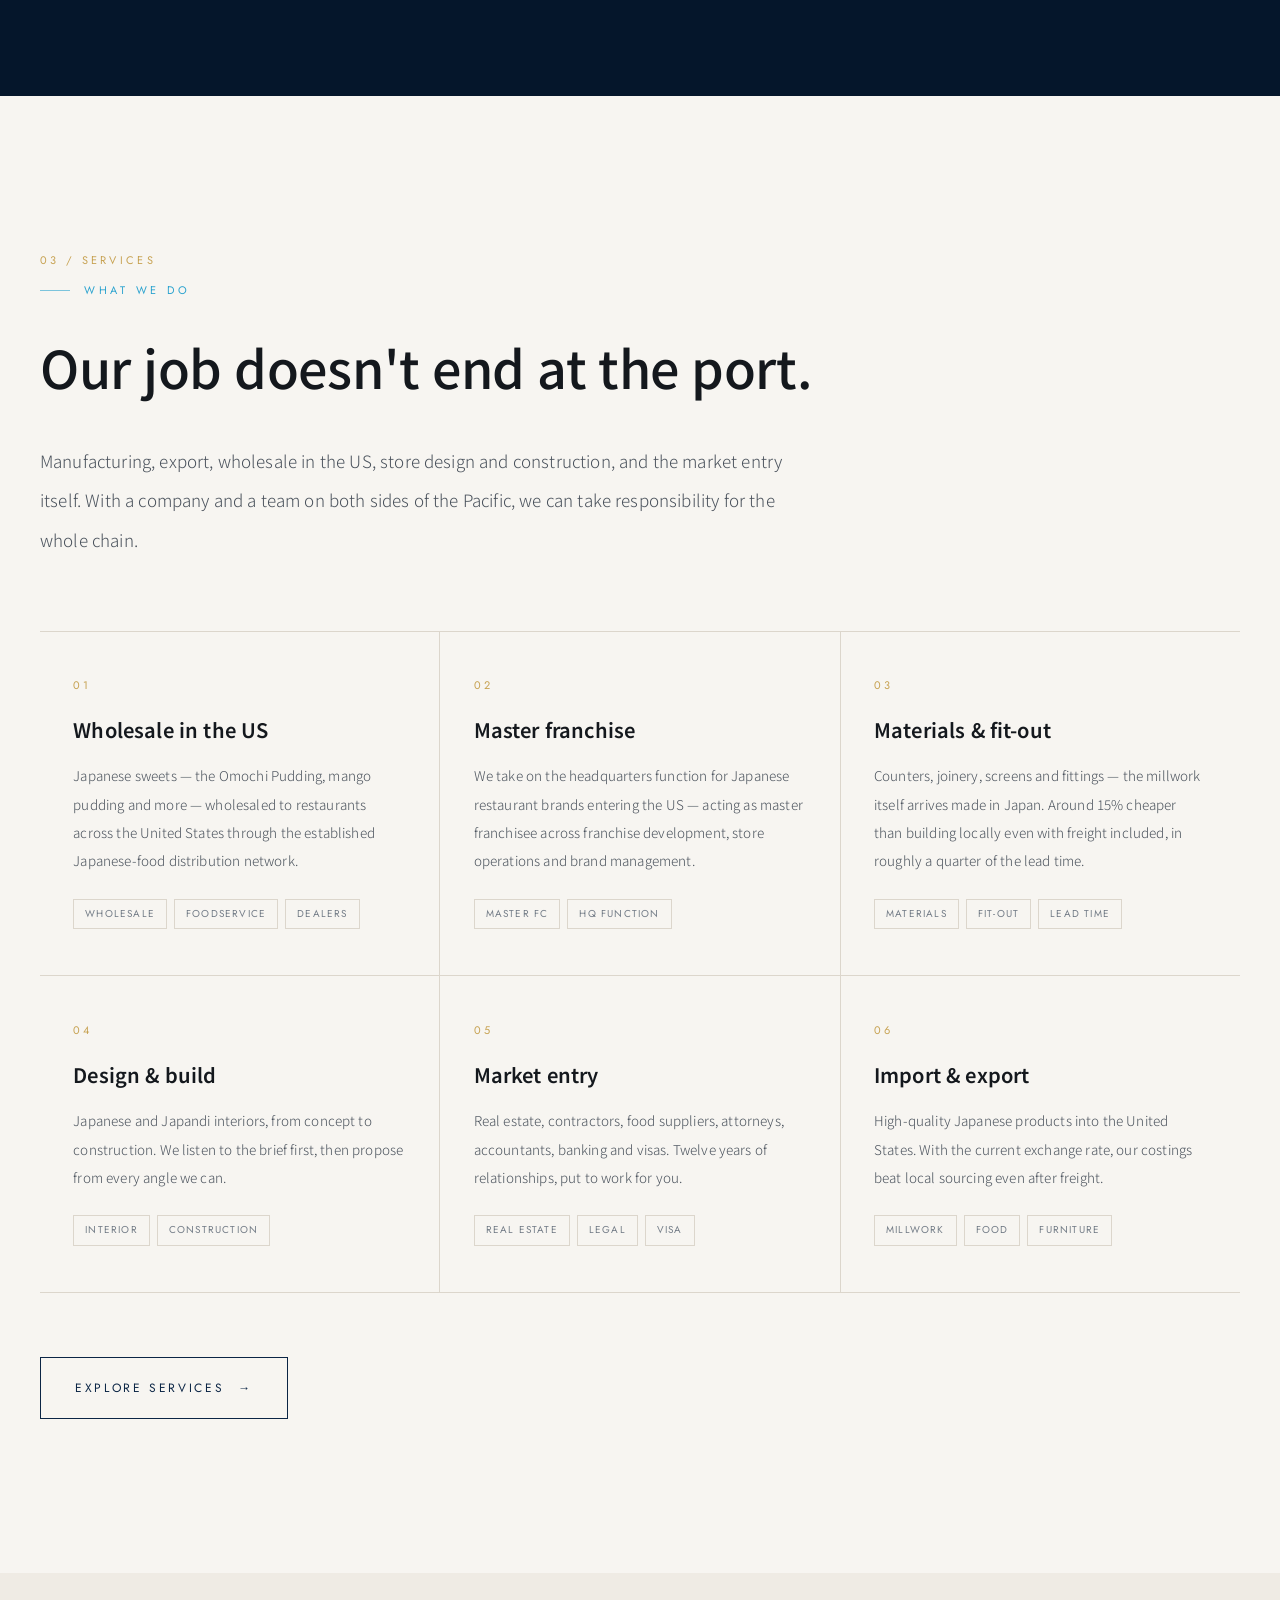
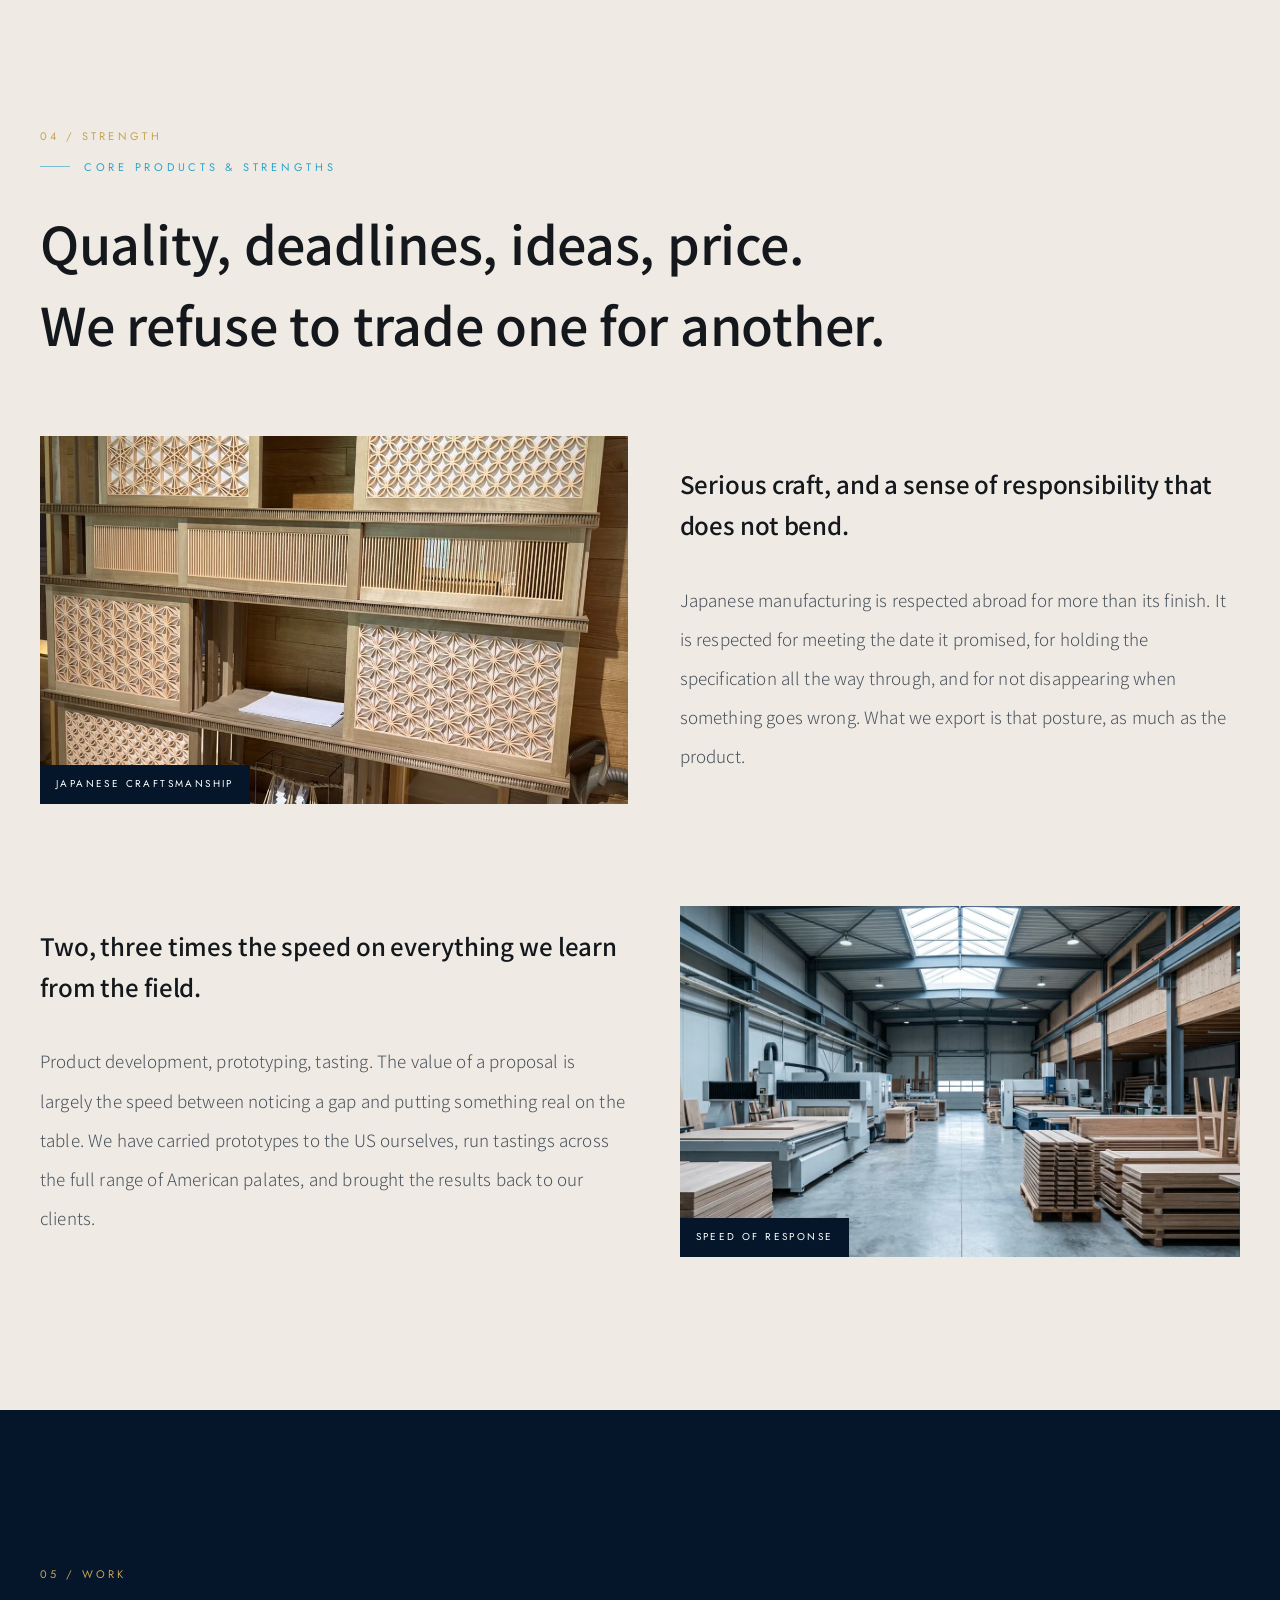
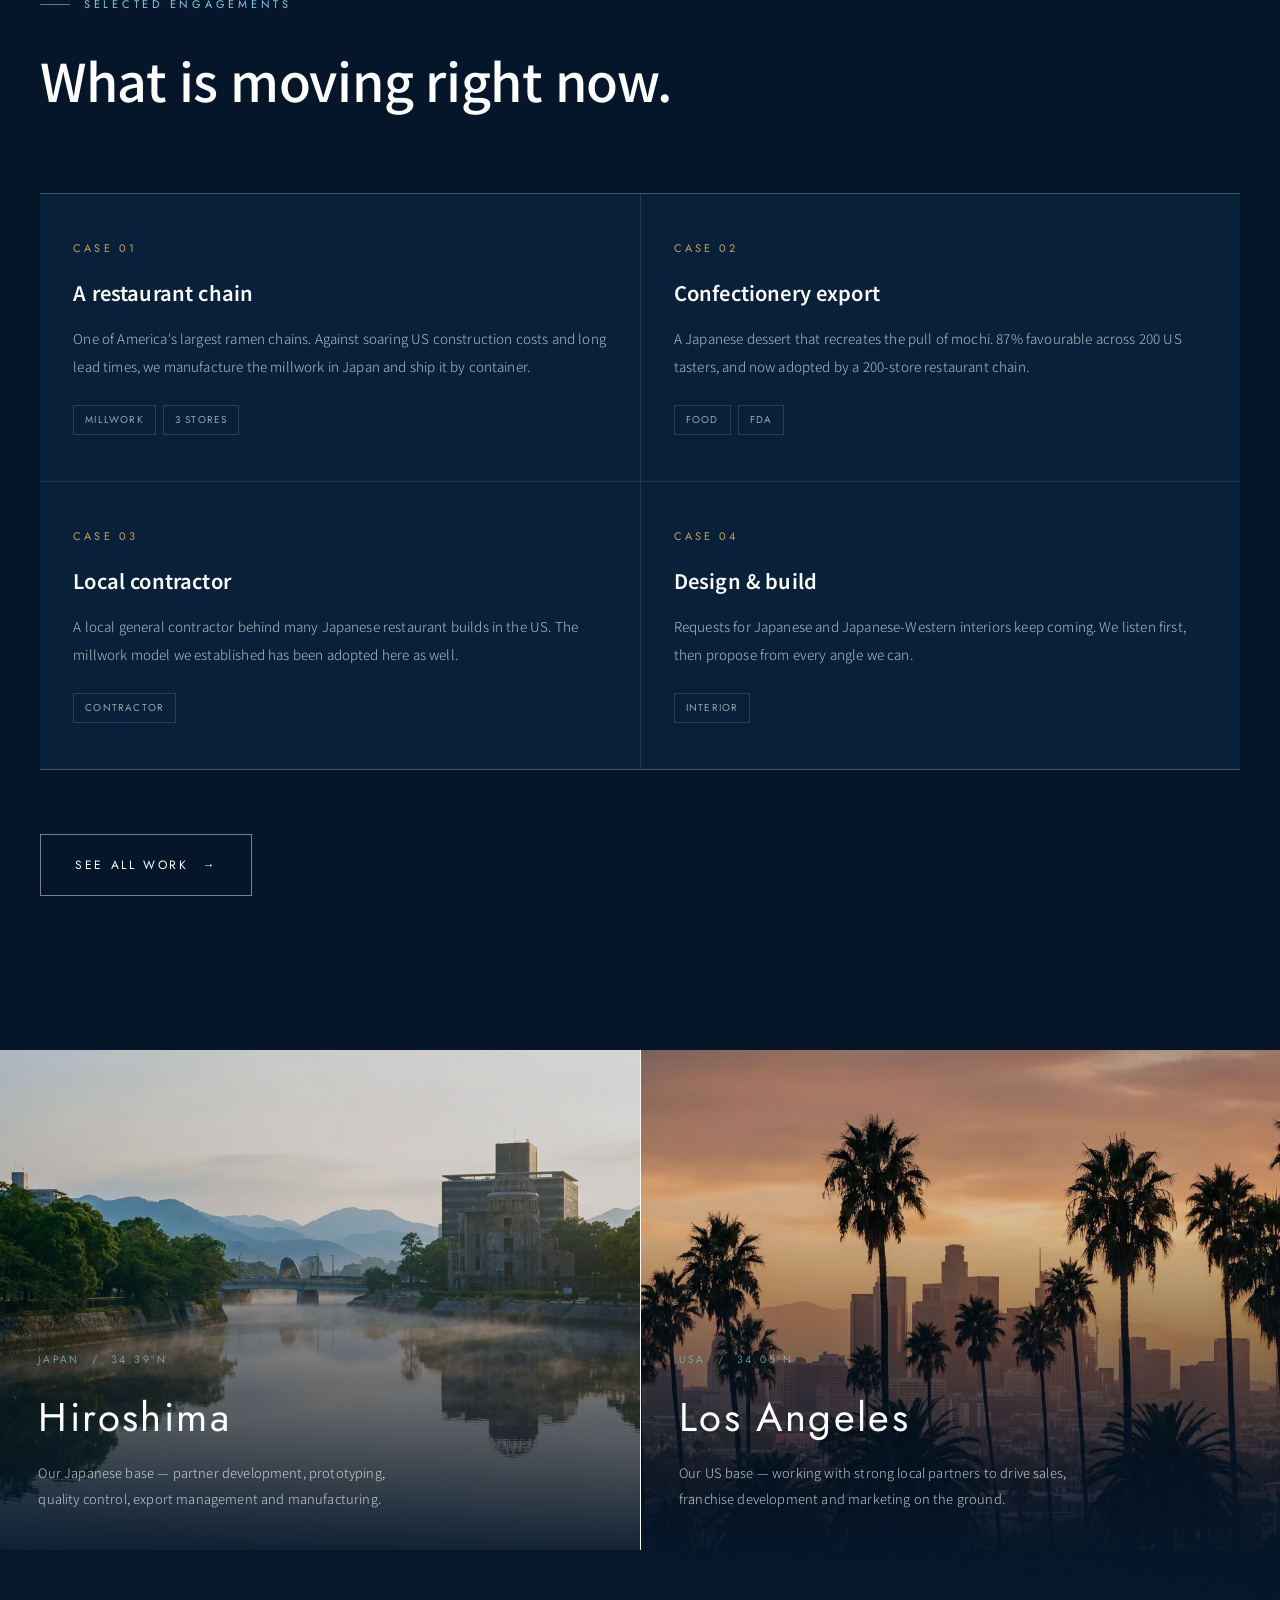
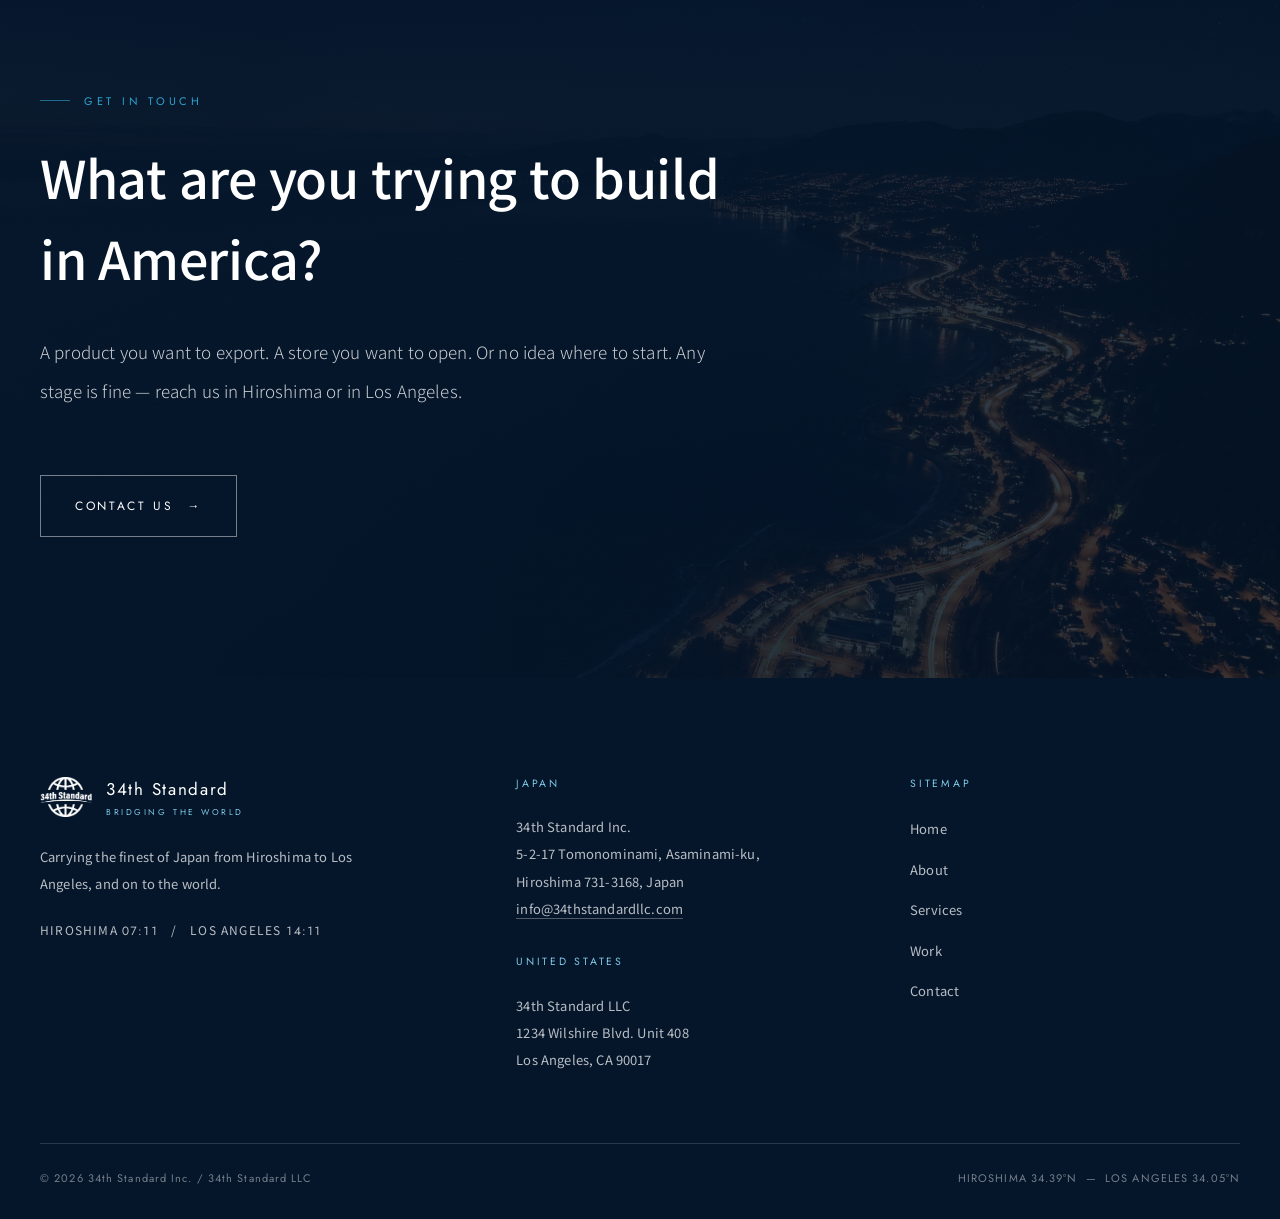
==== commit ac9de1c8: "議事録の内容を反映し、訴求を具体的な数字に置き換え - ミルワーク: 「圧倒的に安く・納期は1日単位」→ 輸送費込みで現地製造比   約15%安、納期は約1/4。実績KPIにも -15% と 1/4 " ====
--- a/index.html
+++ b/index.html
@@ -327,8 +327,8 @@
         <span class="card__n">01</span>
         <h3 class="card__ttl"><span class="ja-only">米国での卸売</span><span class="en-only">Wholesale in the US</span></h3>
         <p class="card__tx">
-          <span class="ja-only">「お餅プリン」をはじめとする日本の食品を、アメリカの飲食店へ卸します。日本食メインのディーラー網を通じて、現地レストランのメニューに載せるところまでを担います。</span>
-          <span class="en-only">Japanese food products — starting with our Omochi Pudding — wholesaled to restaurants across the United States through the established Japanese-food distribution network.</span>
+          <span class="ja-only">「お餅プリン」やマンゴープリンなど、日本のスイーツをアメリカの飲食店へ卸します。日本食メインのディーラー網を通じて、現地レストランのメニューに載せるところまでを担います。</span>
+          <span class="en-only">Japanese sweets — the Omochi Pudding, mango pudding and more — wholesaled to restaurants across the United States through the established Japanese-food distribution network.</span>
         </p>
         <div class="card__tags"><span>WHOLESALE</span><span>FOODSERVICE</span><span>DEALERS</span></div>
       </li>
@@ -345,8 +345,8 @@
         <span class="card__n">03</span>
         <h3 class="card__ttl"><span class="ja-only">建築資材の輸出・現地施工</span><span class="en-only">Materials &amp; fit-out</span></h3>
         <p class="card__tx">
-          <span class="ja-only">カウンター、造作家具、格子や建具といったミルワークを、日本製のままアメリカの店舗にお届けできます。現地の製作会社より圧倒的に安く、納期は1日単位で守れます。</span>
-          <span class="en-only">Counters, joinery, screens and fittings — the millwork itself arrives made in Japan. Substantially cheaper than American fabricators, and delivered to the day.</span>
+          <span class="ja-only">カウンター、造作家具、格子や建具といったミルワークを、日本製のままアメリカの店舗にお届けします。輸送費を含めても現地製造より約15%安く、納期は約4分の1に短縮できます。</span>
+          <span class="en-only">Counters, joinery, screens and fittings — the millwork itself arrives made in Japan. Around 15% cheaper than building locally even with freight included, in roughly a quarter of the lead time.</span>
         </p>
         <div class="card__tags"><span>MATERIALS</span><span>FIT-OUT</span><span>LEAD TIME</span></div>
       </li>
@@ -462,8 +462,8 @@
         <span class="card__n">CASE 02</span>
         <h3 class="card__ttl"><span class="ja-only">スイーツ各種輸出事業</span><span class="en-only">Confectionery export</span></h3>
         <p class="card__tx" style="color:rgba(255,255,255,.7)">
-          <span class="ja-only">もちの粘り気ある食感を再現した日本発のデザート。現地試食で高評価87%。FDAの基準を約1年かけてクリアし、認可を取得しました。</span>
-          <span class="en-only">A Japanese dessert that recreates the pull of mochi. 87% favourable in US tastings, and FDA-cleared after roughly a year of work.</span>
+          <span class="ja-only">もちの粘り気ある食感を再現した日本発のデザート。米国200人の試食アンケートで高評価87%。200店舗を展開するレストランチェーン様への採用が決定しています。</span>
+          <span class="en-only">A Japanese dessert that recreates the pull of mochi. 87% favourable across 200 US tasters, and now adopted by a 200-store restaurant chain.</span>
         </p>
         <div class="card__tags"><span style="border-color:var(--line-dark);color:rgba(255,255,255,.6)">FOOD</span><span style="border-color:var(--line-dark);color:rgba(255,255,255,.6)">FDA</span></div>
       </a>
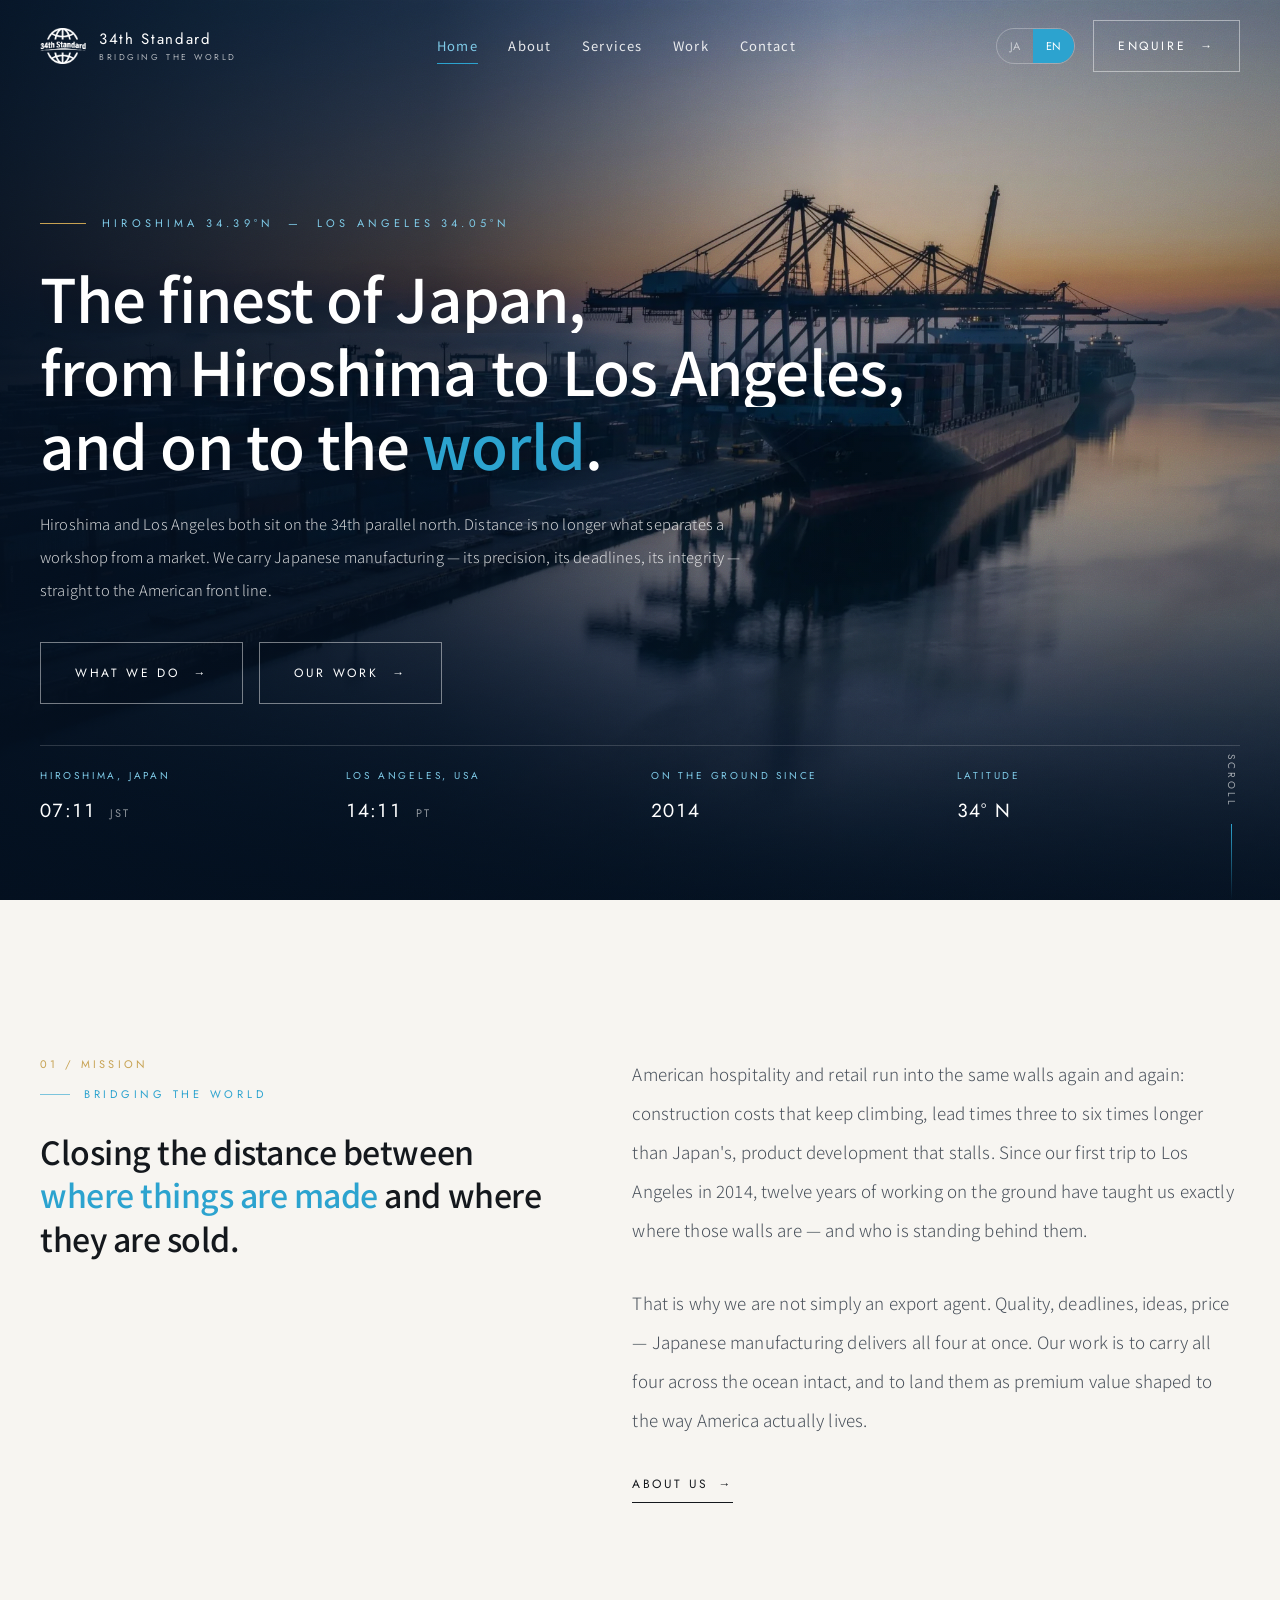
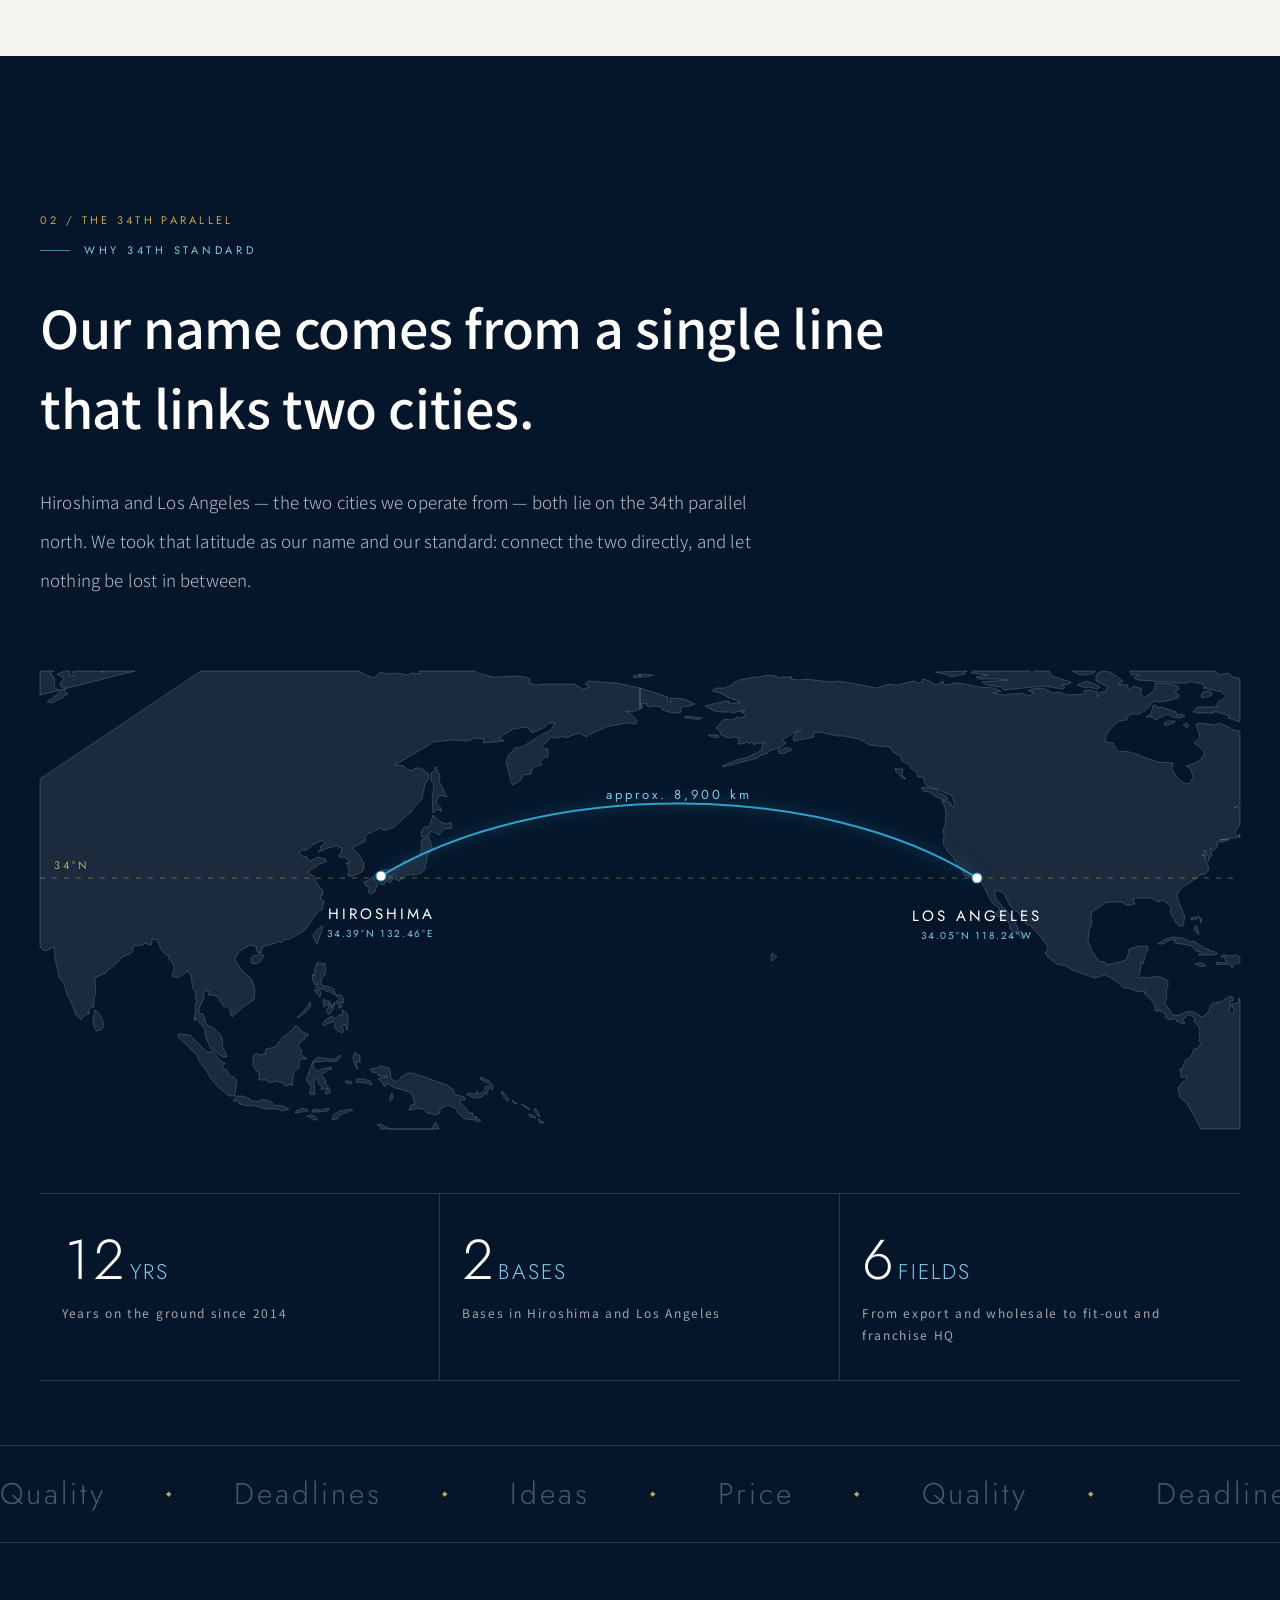
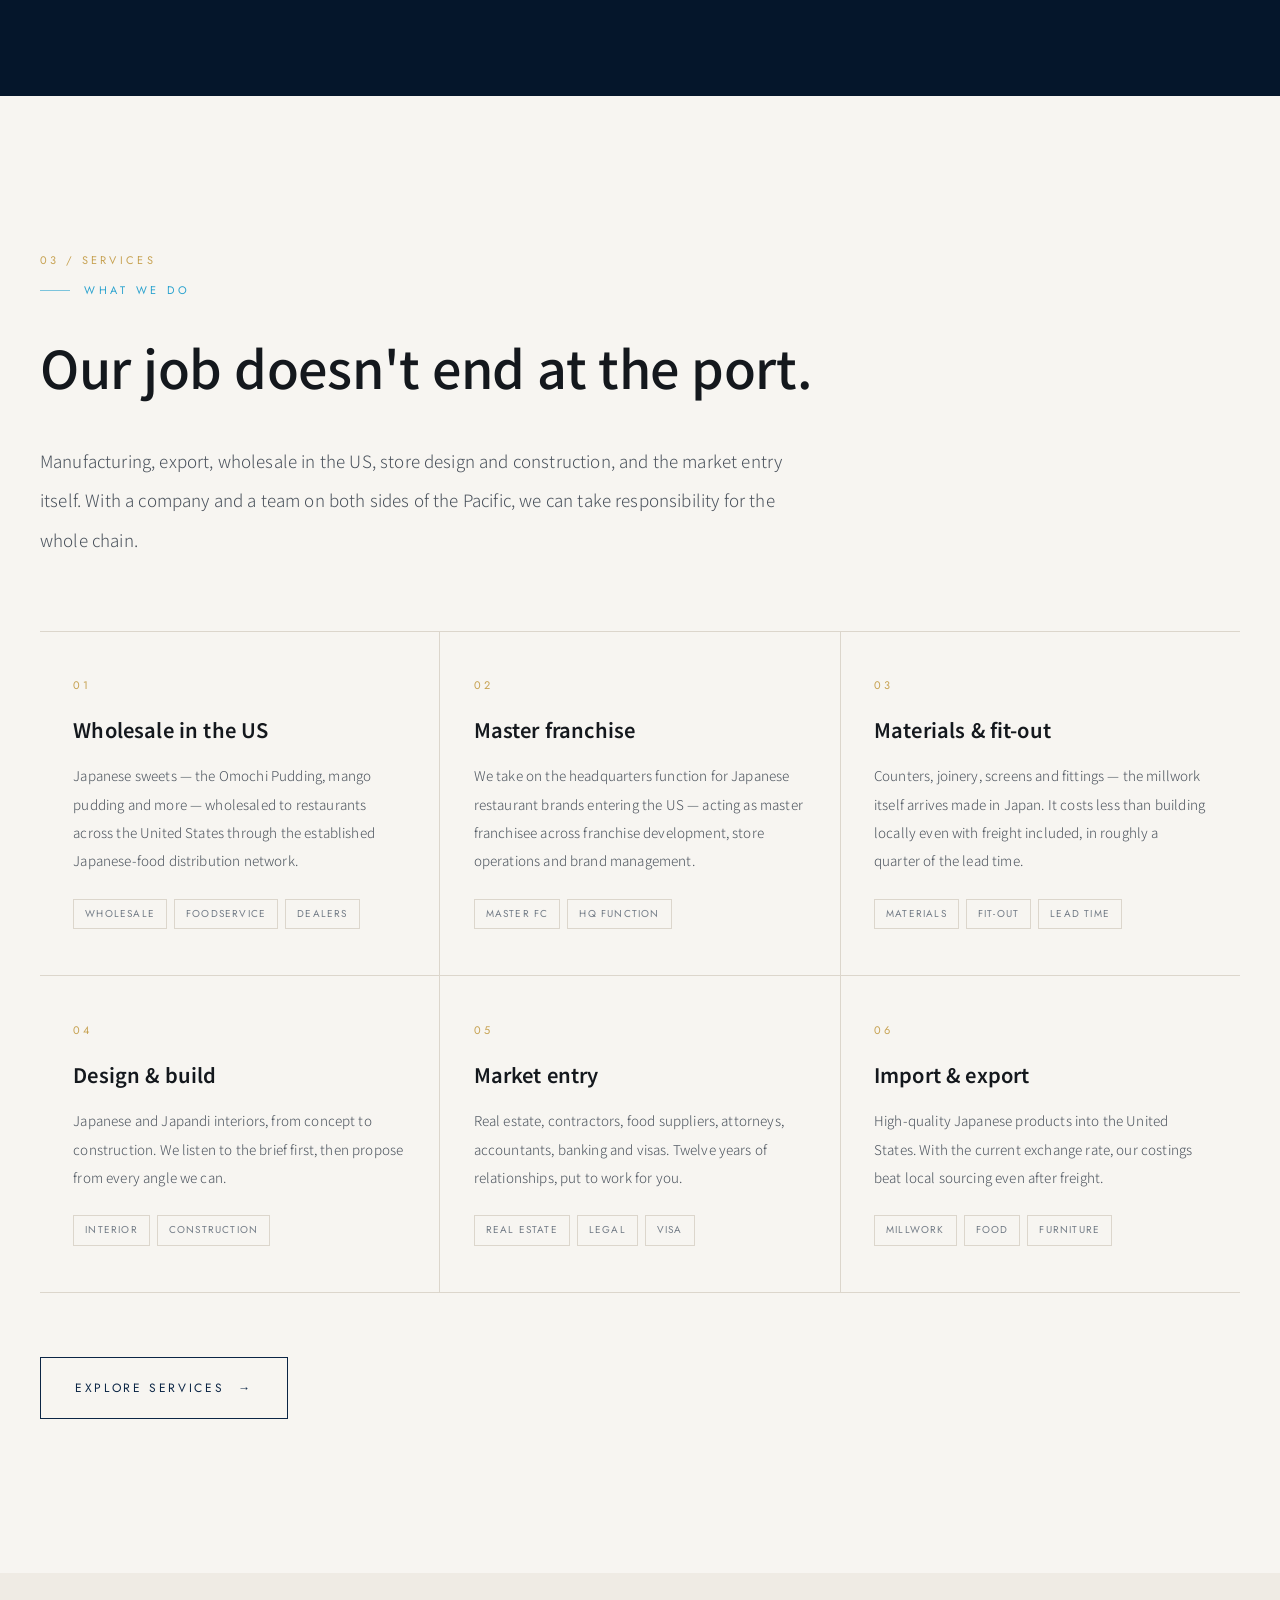
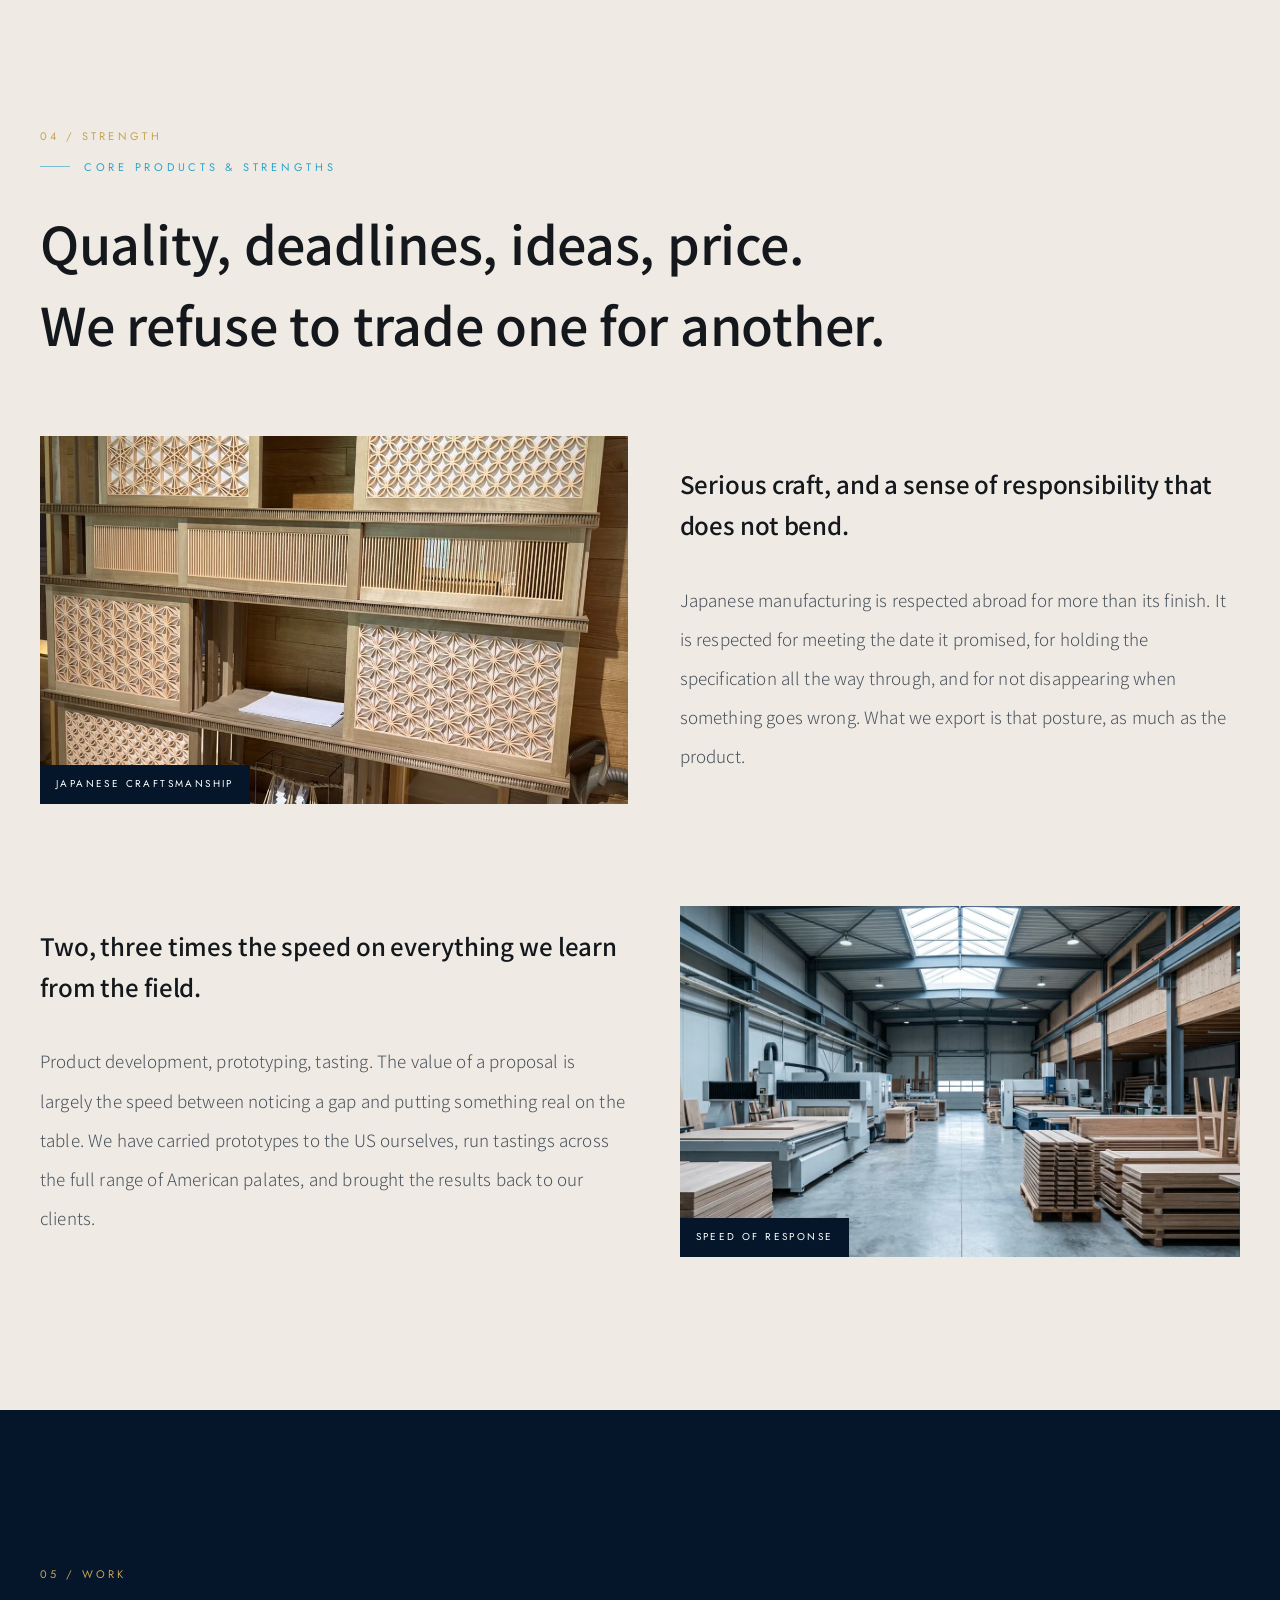
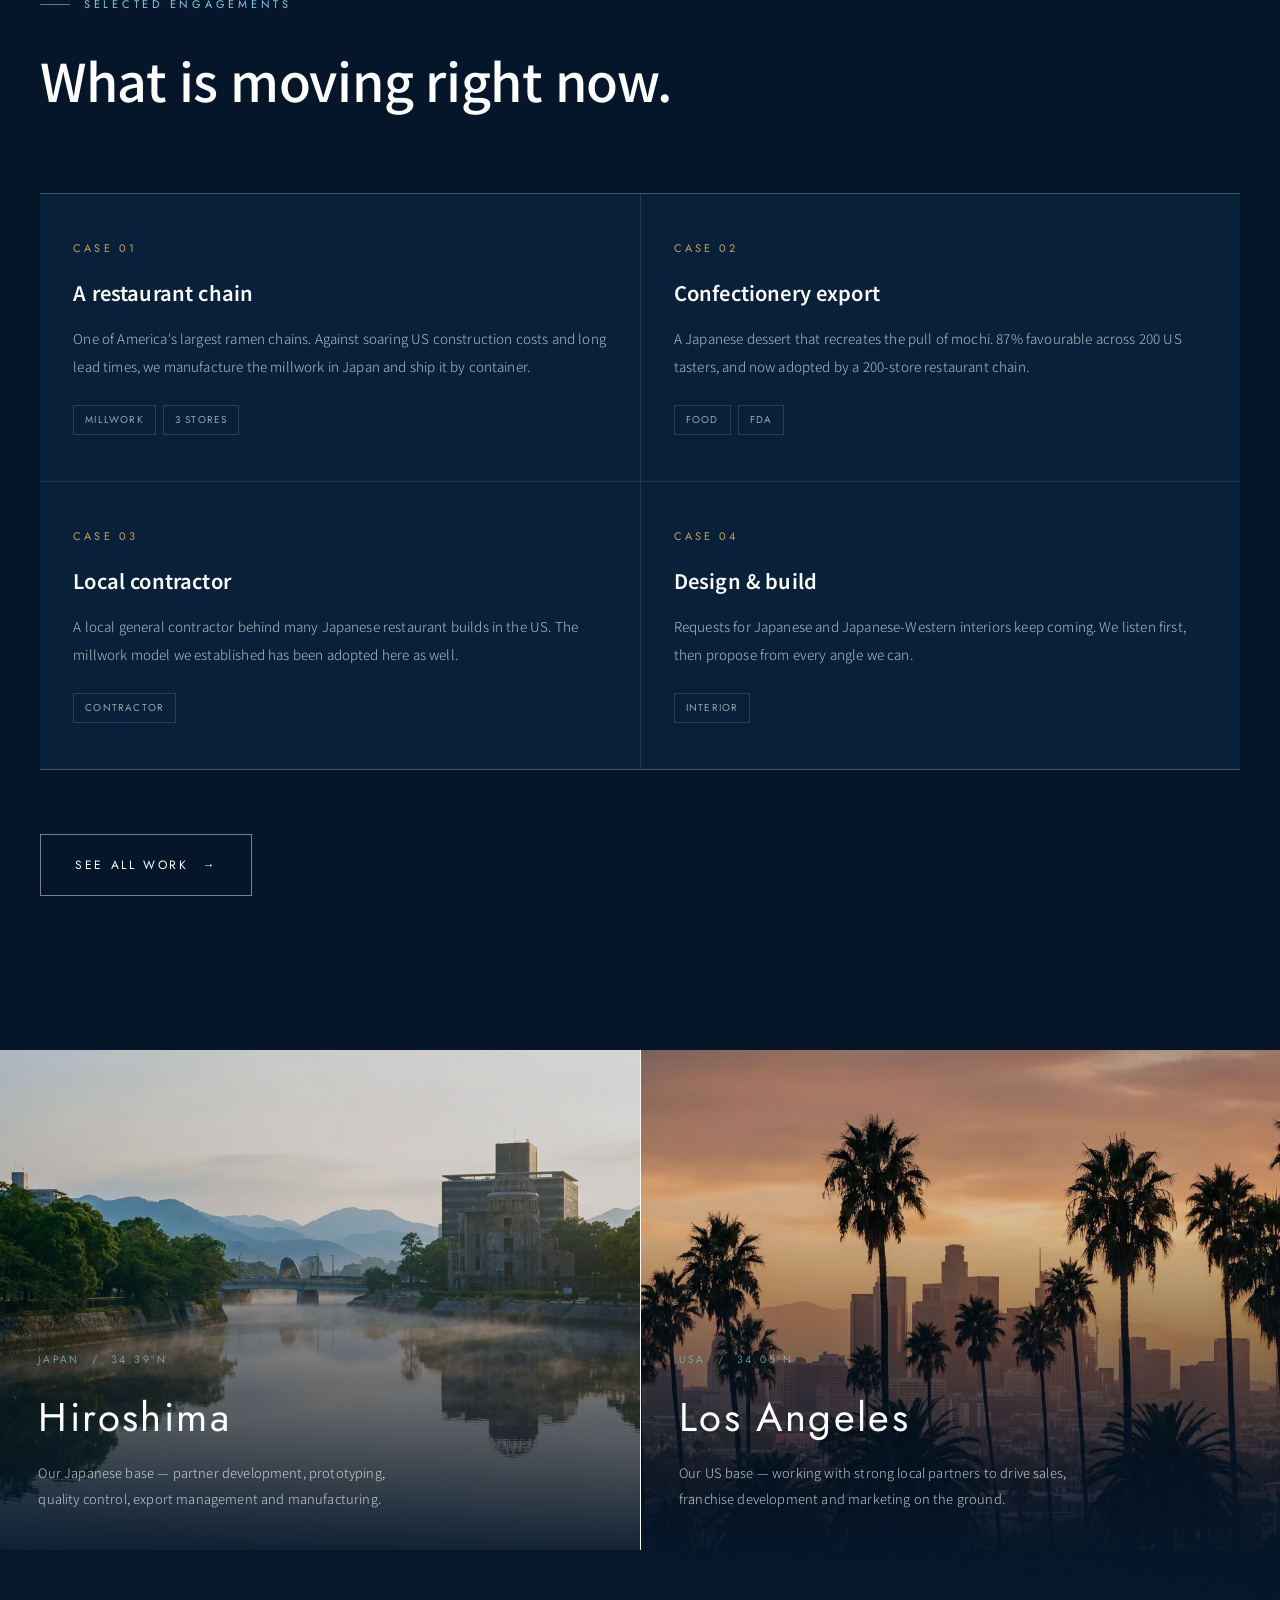
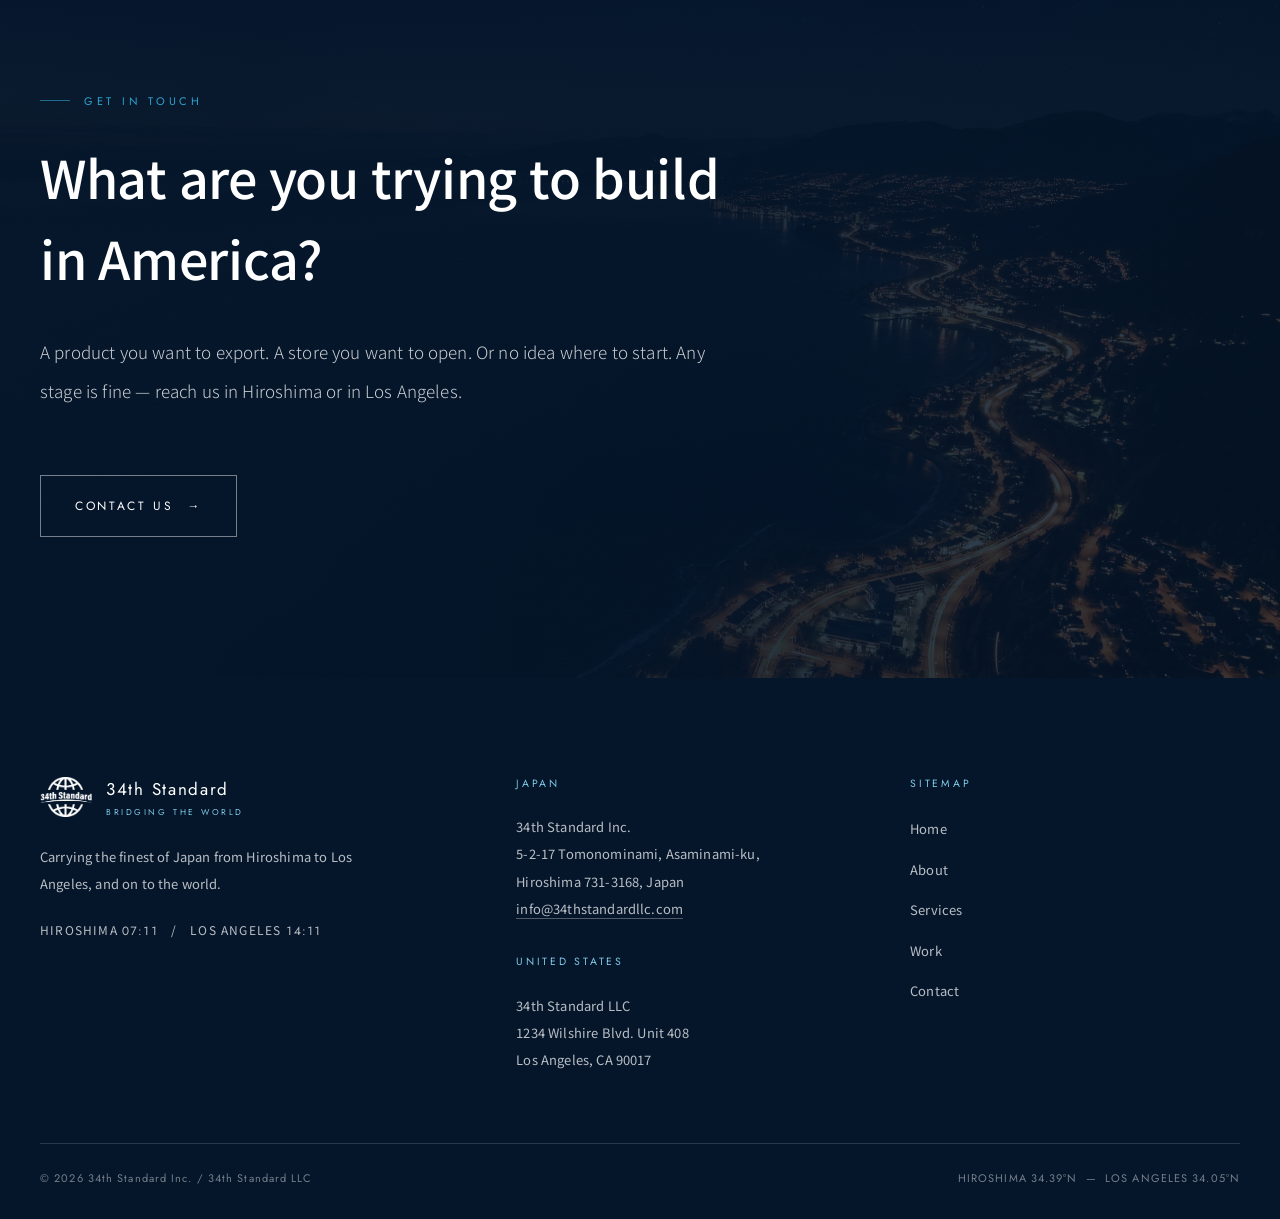
==== commit 8357e1ac: "コスト優位の具体的な％を非掲載に 「現地製造より約15%安く」を「現地で製造するよりコストを抑えられ」に変更。 実績KPIから -15% のタイルも削除した。納期の約1/4は据え置き。  Co-Aut" ====
--- a/index.html
+++ b/index.html
@@ -345,8 +345,8 @@
         <span class="card__n">03</span>
         <h3 class="card__ttl"><span class="ja-only">建築資材の輸出・現地施工</span><span class="en-only">Materials &amp; fit-out</span></h3>
         <p class="card__tx">
-          <span class="ja-only">カウンター、造作家具、格子や建具といったミルワークを、日本製のままアメリカの店舗にお届けします。輸送費を含めても現地製造より約15%安く、納期は約4分の1に短縮できます。</span>
-          <span class="en-only">Counters, joinery, screens and fittings — the millwork itself arrives made in Japan. Around 15% cheaper than building locally even with freight included, in roughly a quarter of the lead time.</span>
+          <span class="ja-only">カウンター、造作家具、格子や建具といったミルワークを、日本製のままアメリカの店舗にお届けします。輸送費を含めても現地で製造するよりコストを抑えられ、納期は約4分の1に短縮できます。</span>
+          <span class="en-only">Counters, joinery, screens and fittings — the millwork itself arrives made in Japan. It costs less than building locally even with freight included, in roughly a quarter of the lead time.</span>
         </p>
         <div class="card__tags"><span>MATERIALS</span><span>FIT-OUT</span><span>LEAD TIME</span></div>
       </li>
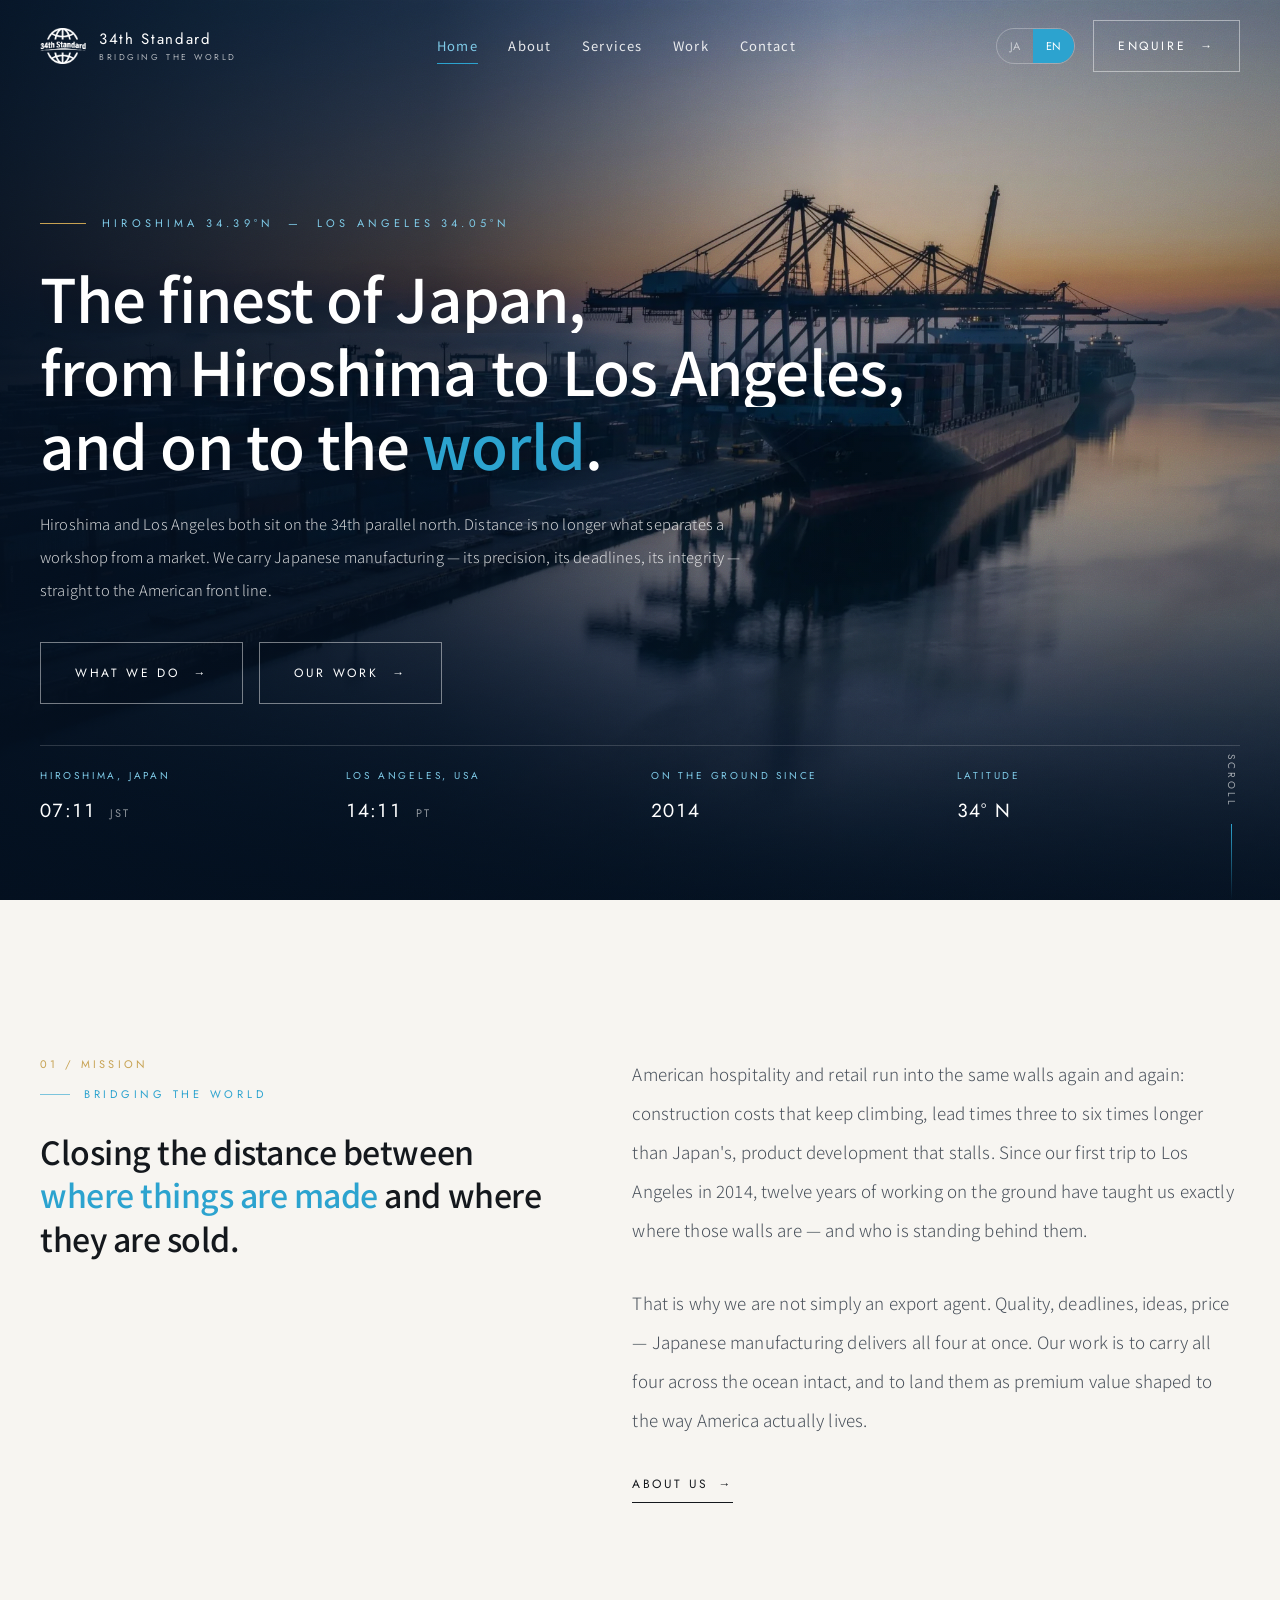
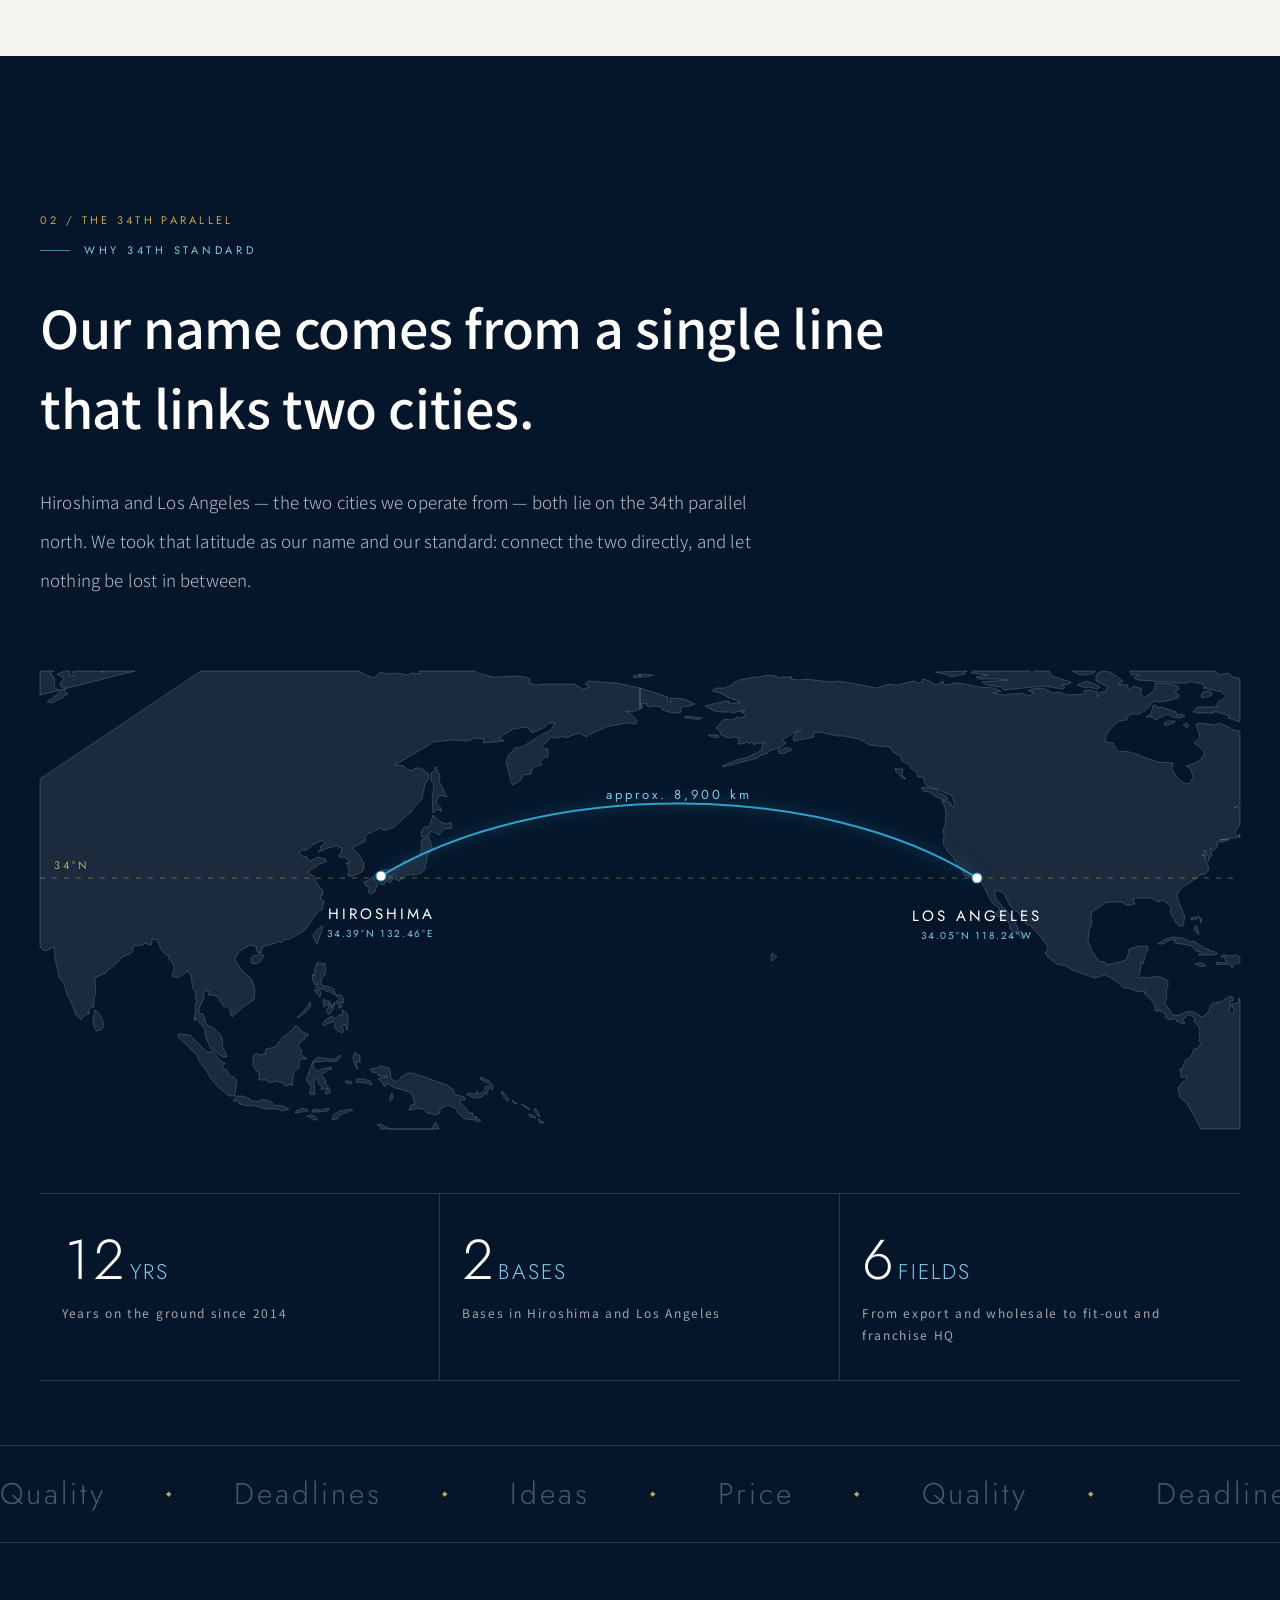
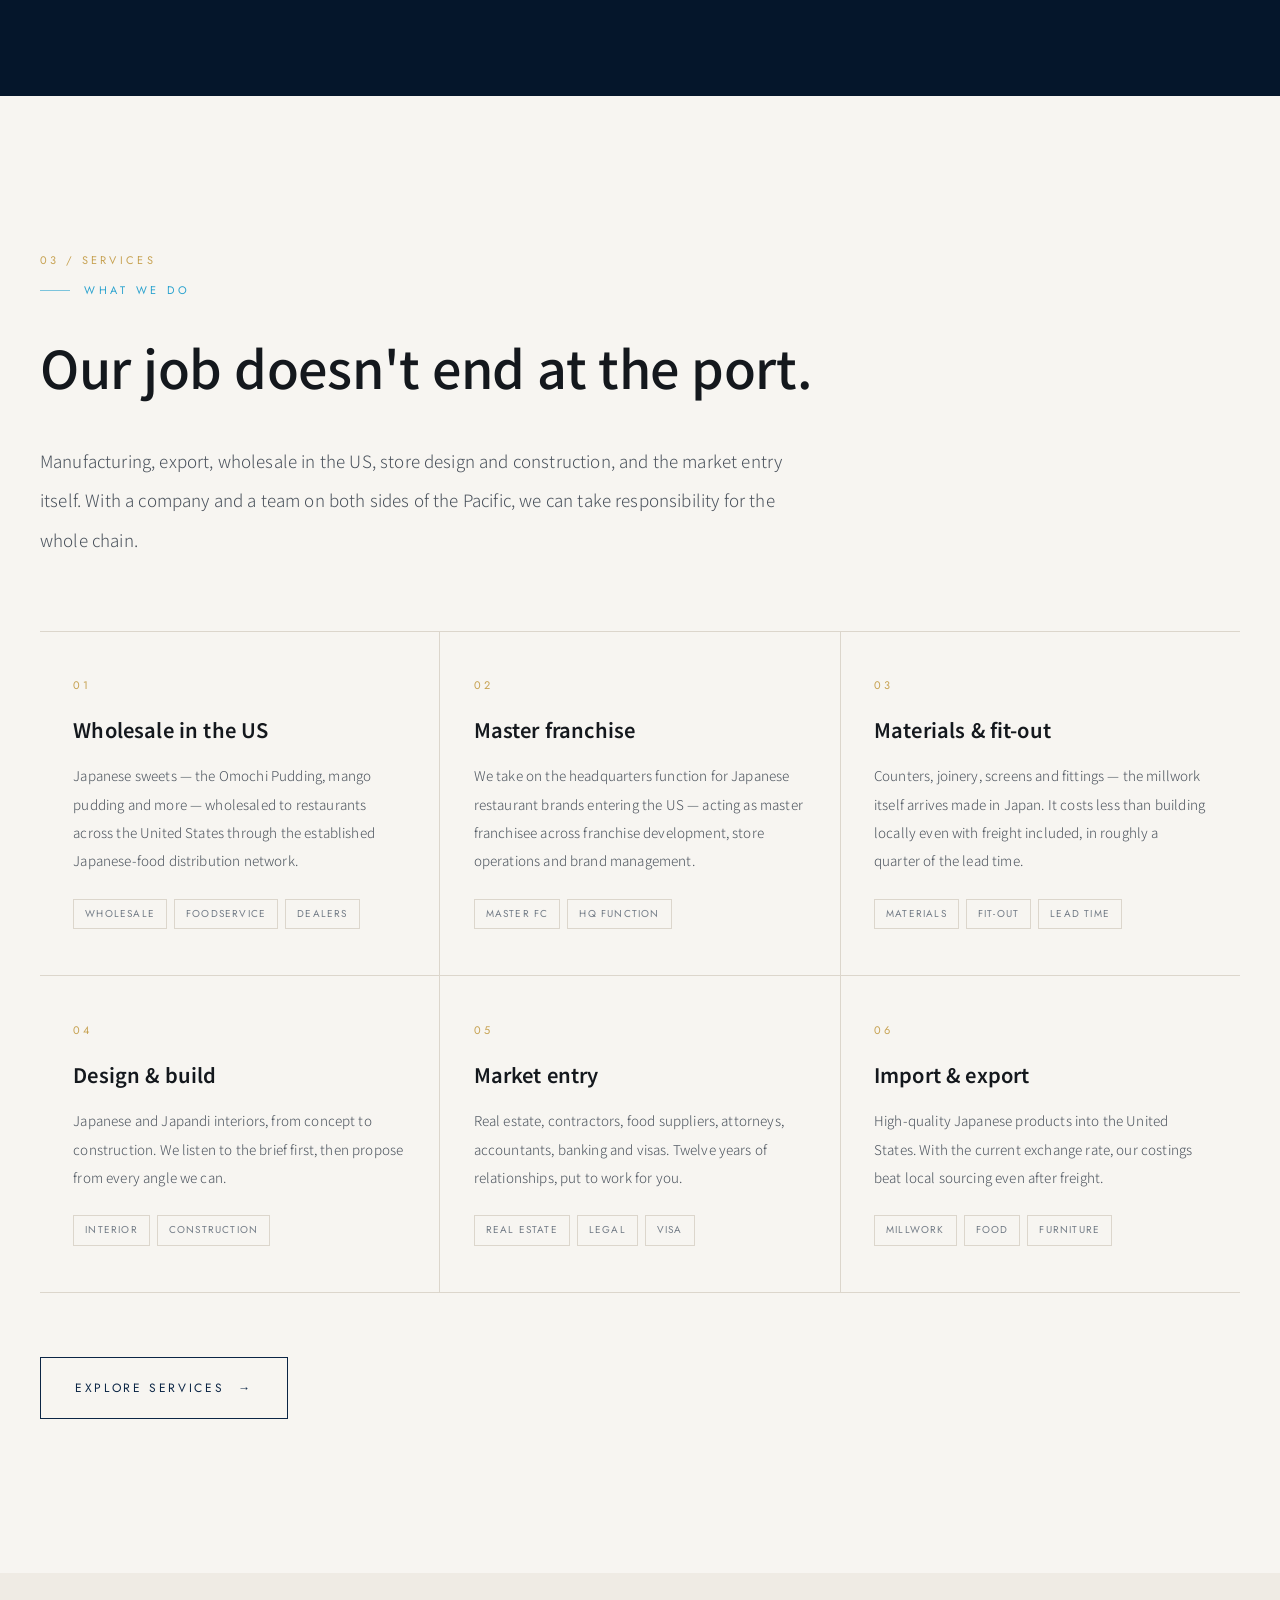
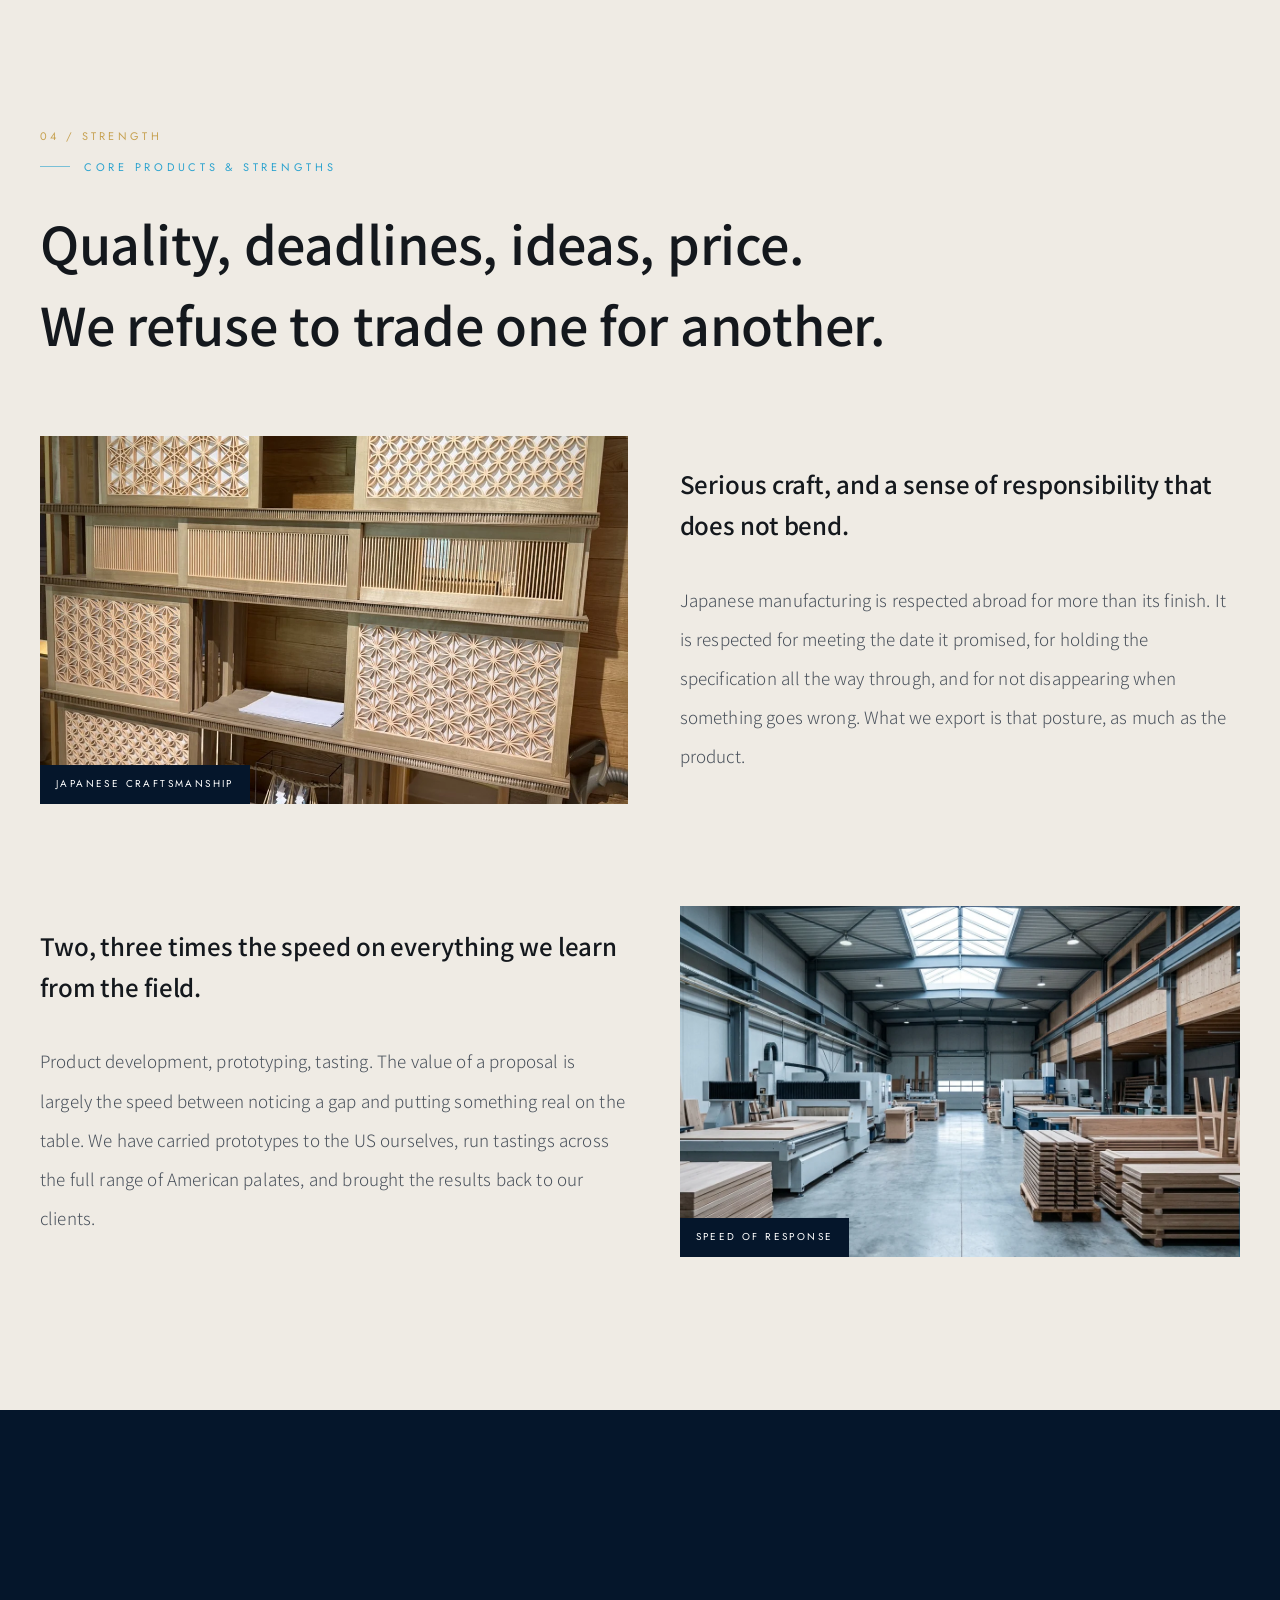
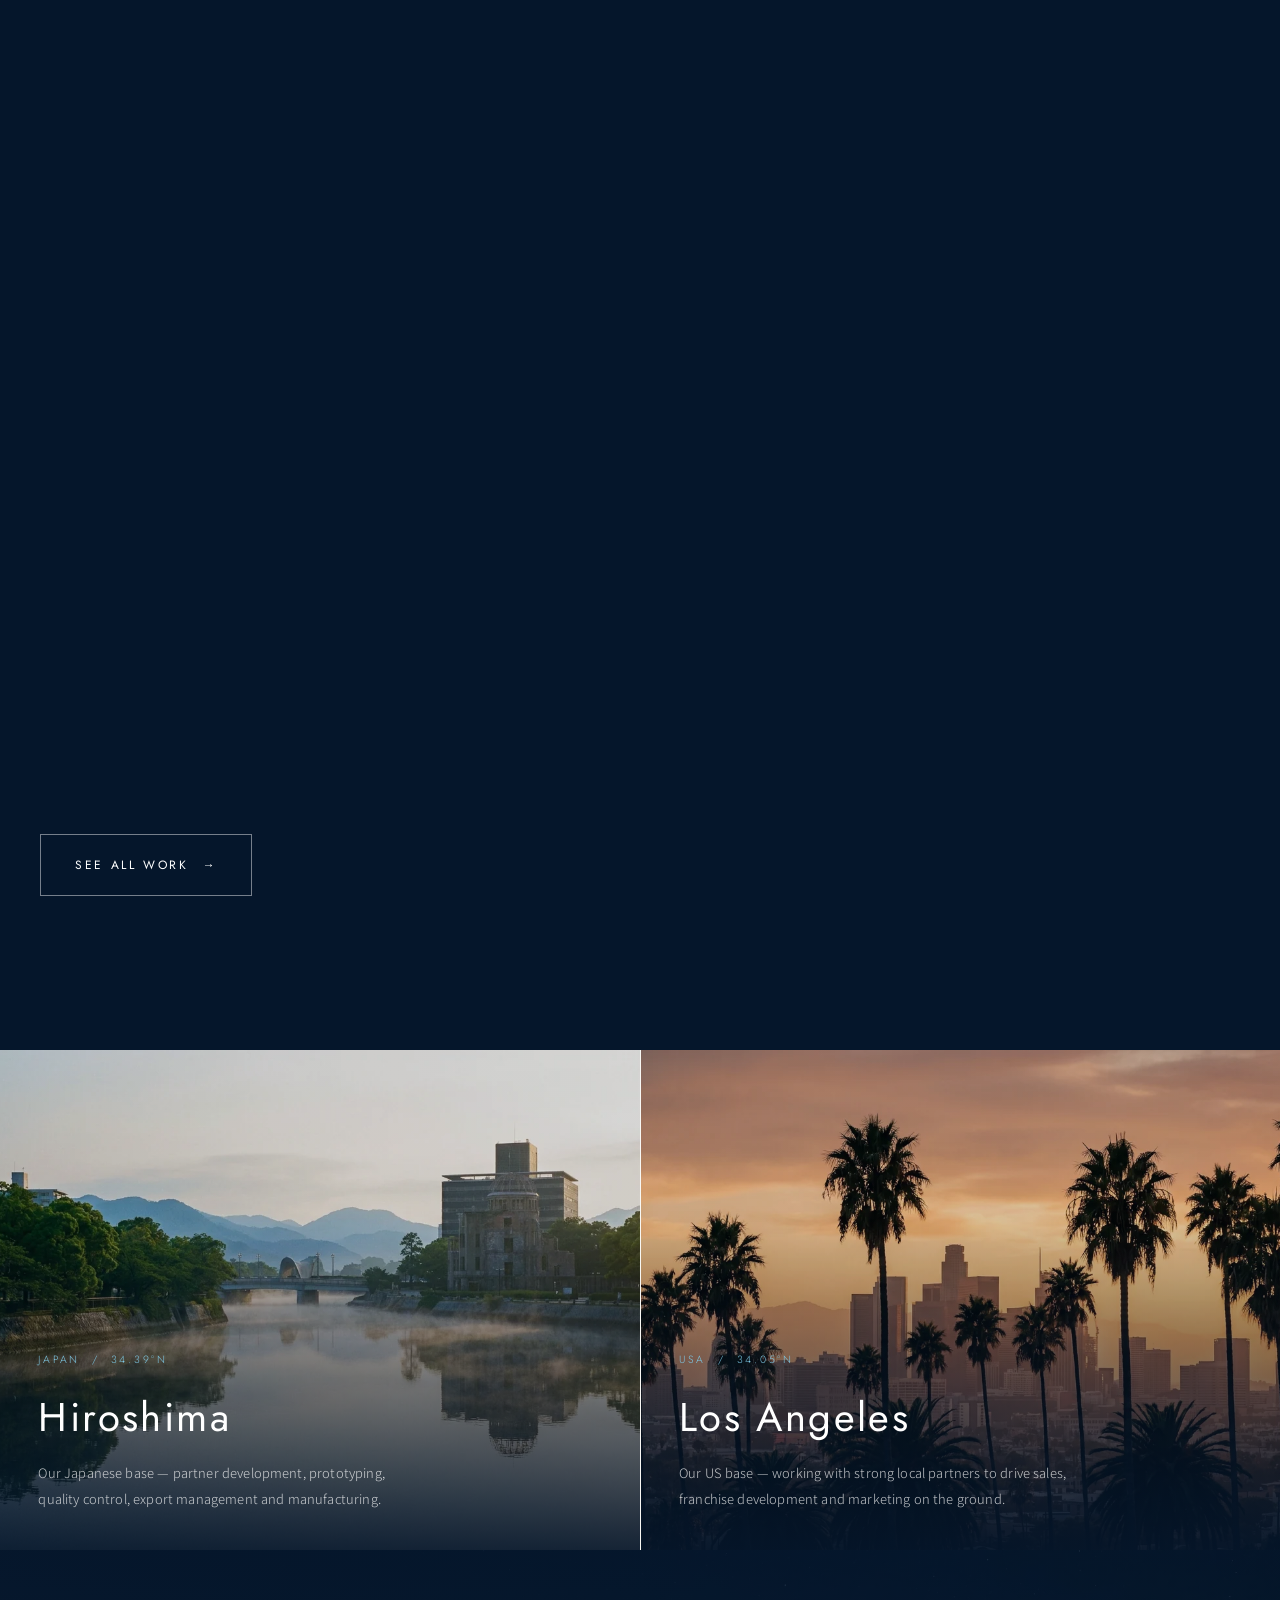
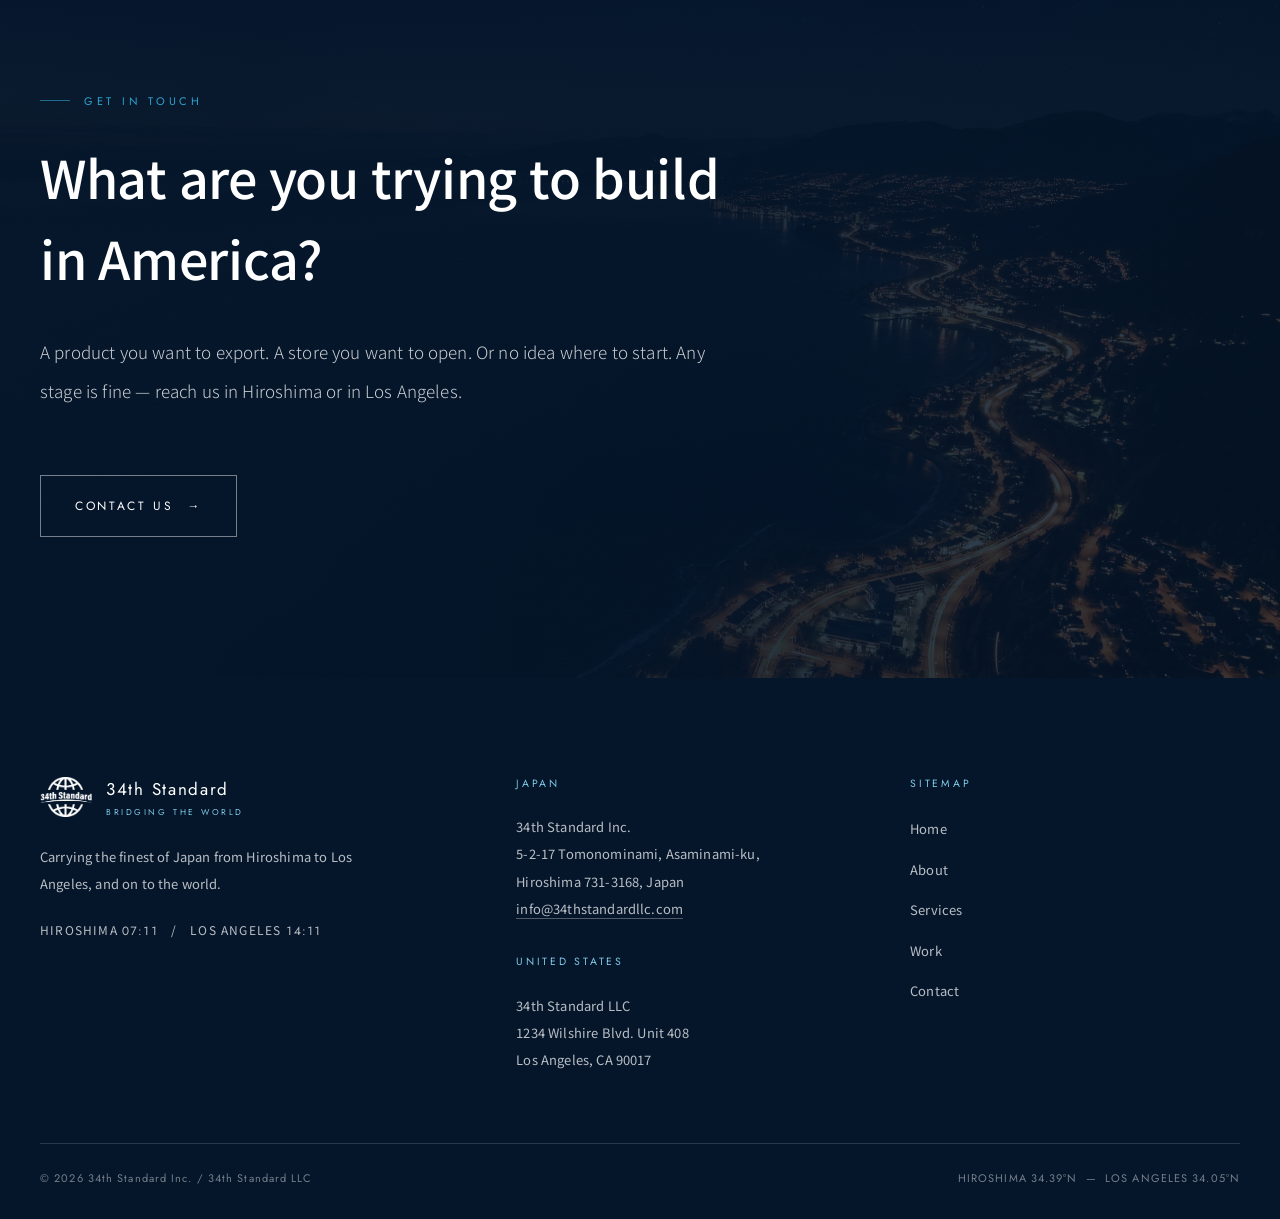
==== commit e64dce17: "業態を特定する表現をすべて「レストランチェーン」に統一 「ラーメンチェーン」「ラーメン業態」といった業種名は、社名を伏せていても 取引先の特定につながるため削除した。  Co-Authored-By:" ====
--- a/index.html
+++ b/index.html
@@ -453,8 +453,8 @@
         <span class="card__n">CASE 01</span>
         <h3 class="card__ttl"><span class="ja-only">レストランチェーン様</span><span class="en-only">A restaurant chain</span></h3>
         <p class="card__tx" style="color:rgba(255,255,255,.7)">
-          <span class="ja-only">全米最大級のラーメンチェーン。米国の高騰する工事費と長い納期に対し、ミルワークを日本で製造しコンテナ輸出。現地では短工期で組み上げます。</span>
-          <span class="en-only">One of America's largest ramen chains. Against soaring US construction costs and long lead times, we manufacture the millwork in Japan and ship it by container.</span>
+          <span class="ja-only">全米最大級のレストランチェーン。米国の高騰する工事費と長い納期に対し、ミルワークを日本で製造しコンテナ輸出。現地では短工期で組み上げます。</span>
+          <span class="en-only">One of America's largest restaurant chains. Against soaring US construction costs and long lead times, we manufacture the millwork in Japan and ship it by container.</span>
         </p>
         <div class="card__tags"><span style="border-color:var(--line-dark);color:rgba(255,255,255,.6)">MILLWORK</span><span style="border-color:var(--line-dark);color:rgba(255,255,255,.6)">3 STORES</span></div>
       </a>
--- a/assets/css/style.css
+++ b/assets/css/style.css
@@ -811,6 +811,19 @@
 .case__figs { display: grid; grid-template-columns: 1fr 1fr; gap: 12px; }
 .case__figs img { width: 100%; height: 100%; object-fit: cover; aspect-ratio: 4/3; }
 .case__figs .span2 { grid-column: span 2; aspect-ratio: 16/8; }
+/* two product shots side by side */
+.duo-shot { display: grid; grid-template-columns: 1fr 1fr; gap: 10px; }
+.duo-shot figure { margin: 0; background: #0a0a0b; }
+.duo-shot img { width: 100%; display: block; }
+.duo-shot figcaption {
+  font-family: var(--f-en);
+  font-size: 11px;
+  letter-spacing: .24em;
+  text-align: center;
+  color: rgba(255, 255, 255, .78);
+  padding: 0 0 15px;
+}
+
 .case__pts { margin-top: 30px; display: grid; gap: 14px; }
 .case__pts li { position: relative; padding-left: 26px; font-size: 14px; line-height: 2.05; font-weight: 300; }
 .case__pts li::before {
